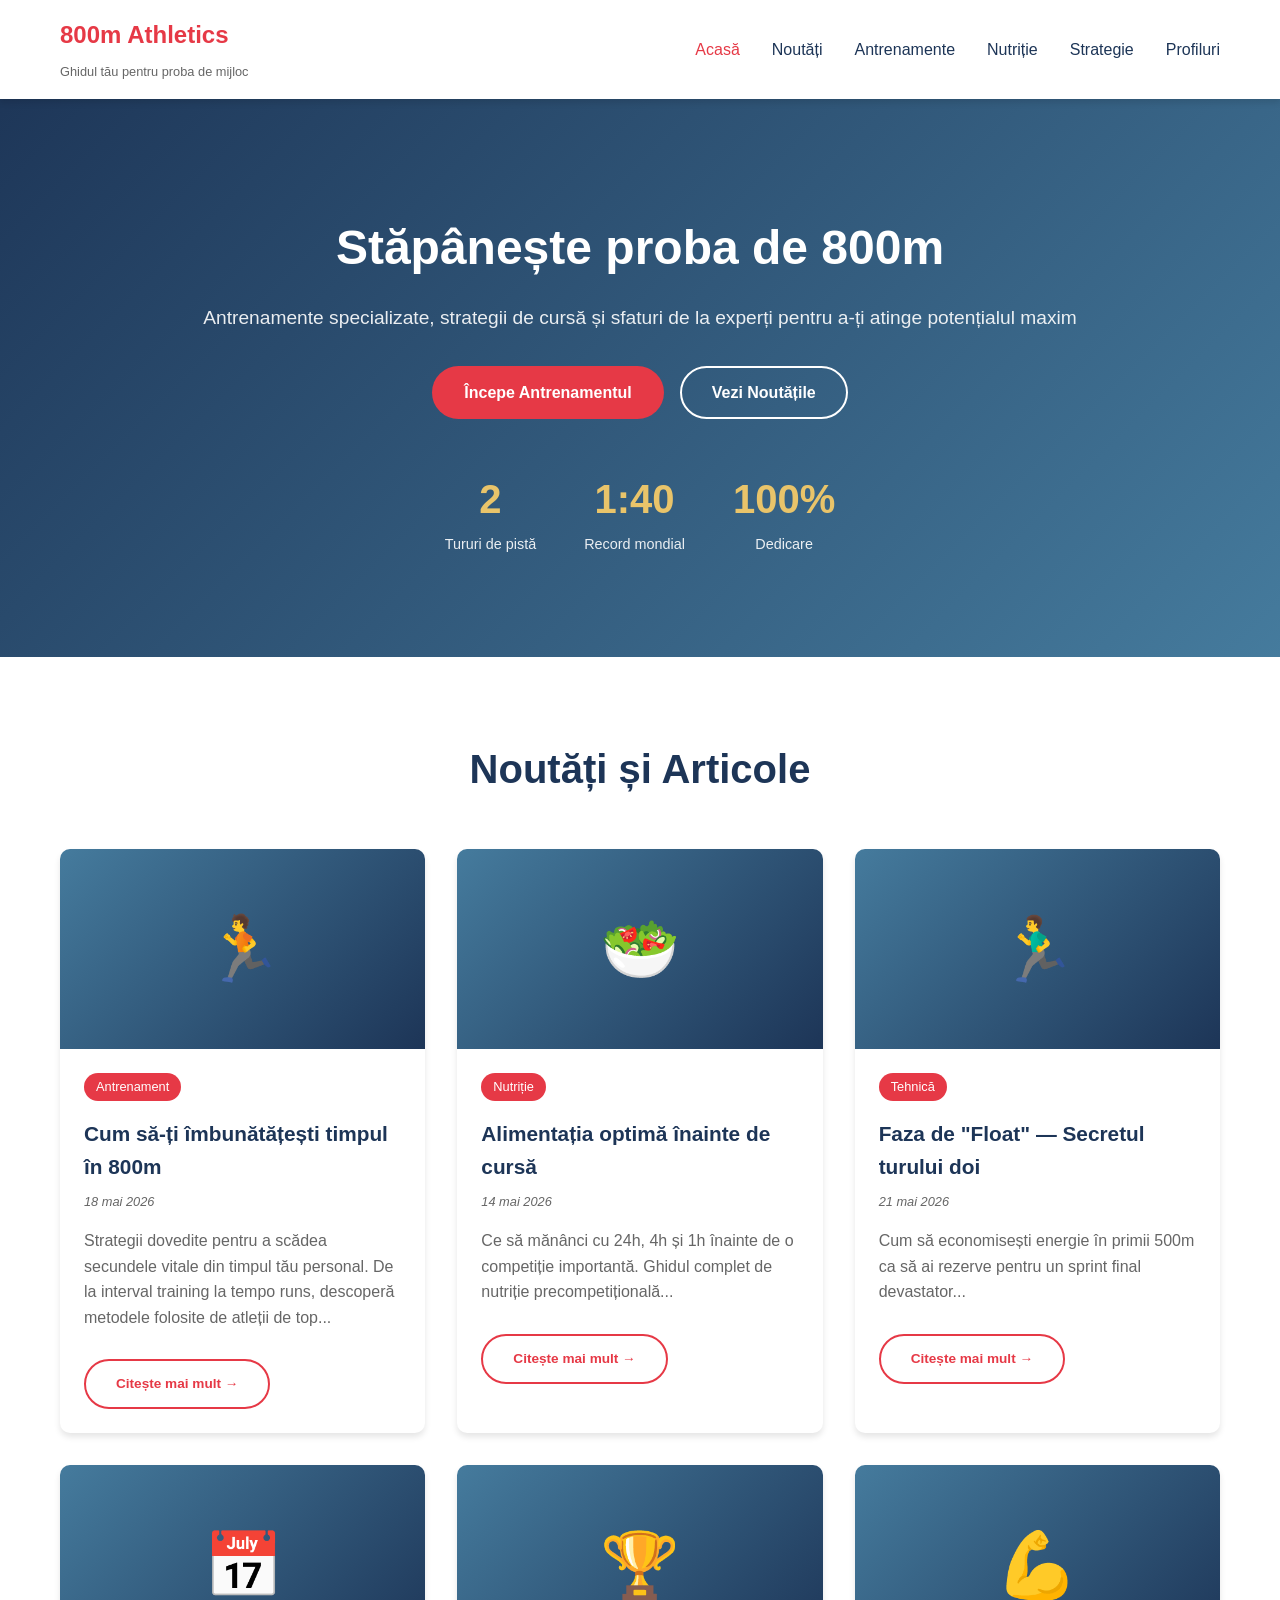
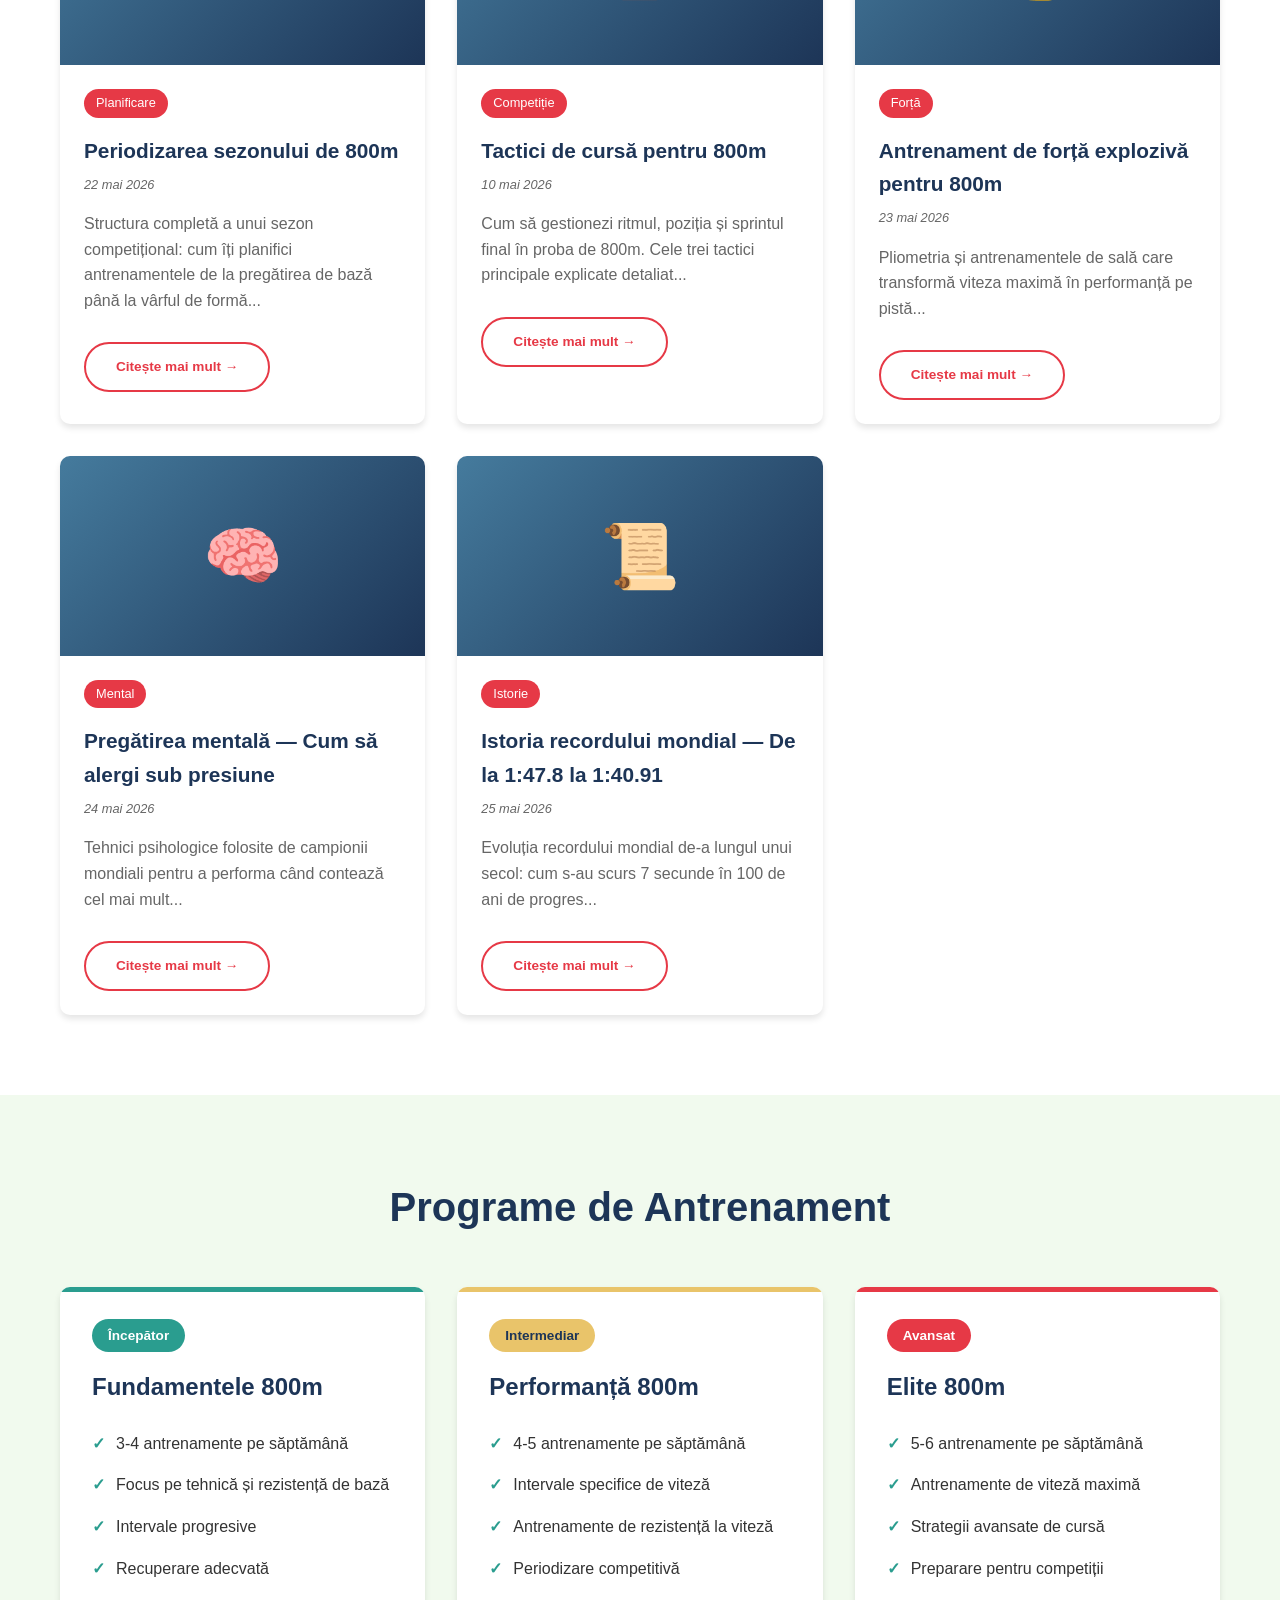
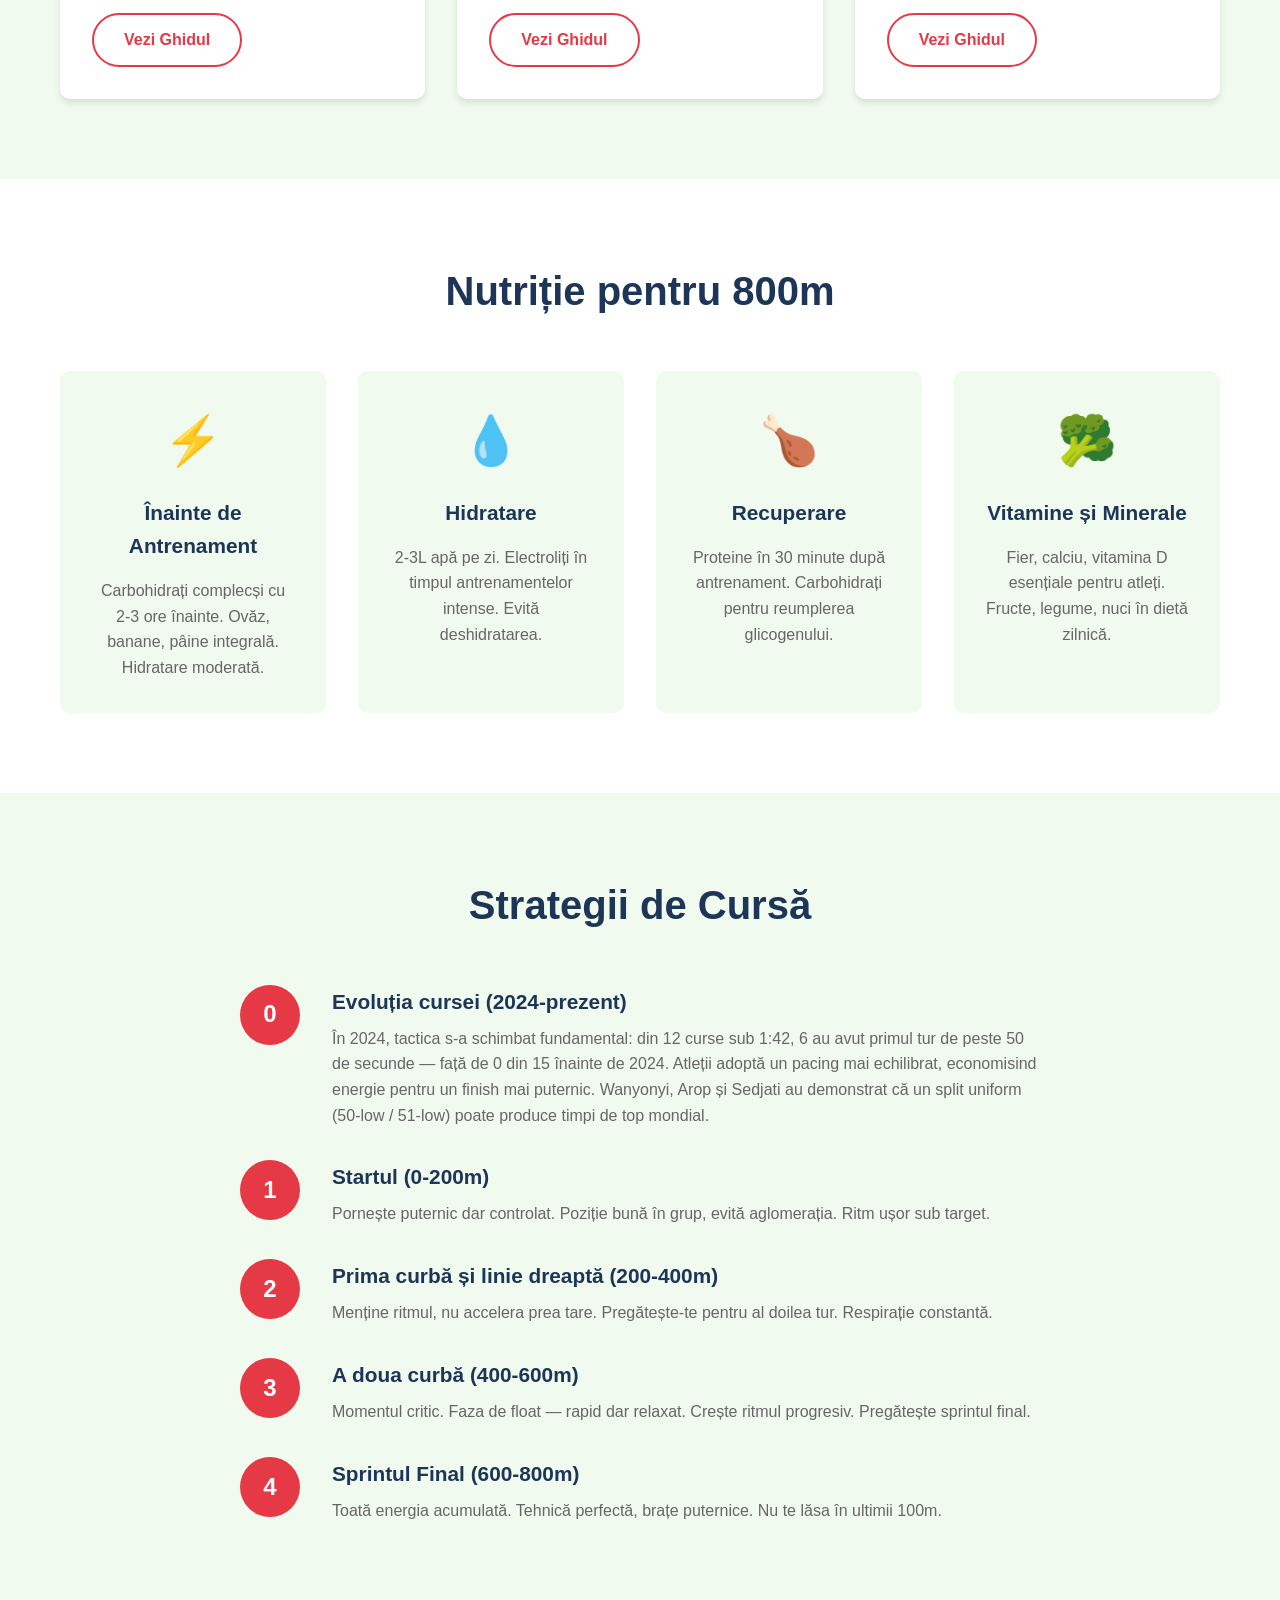
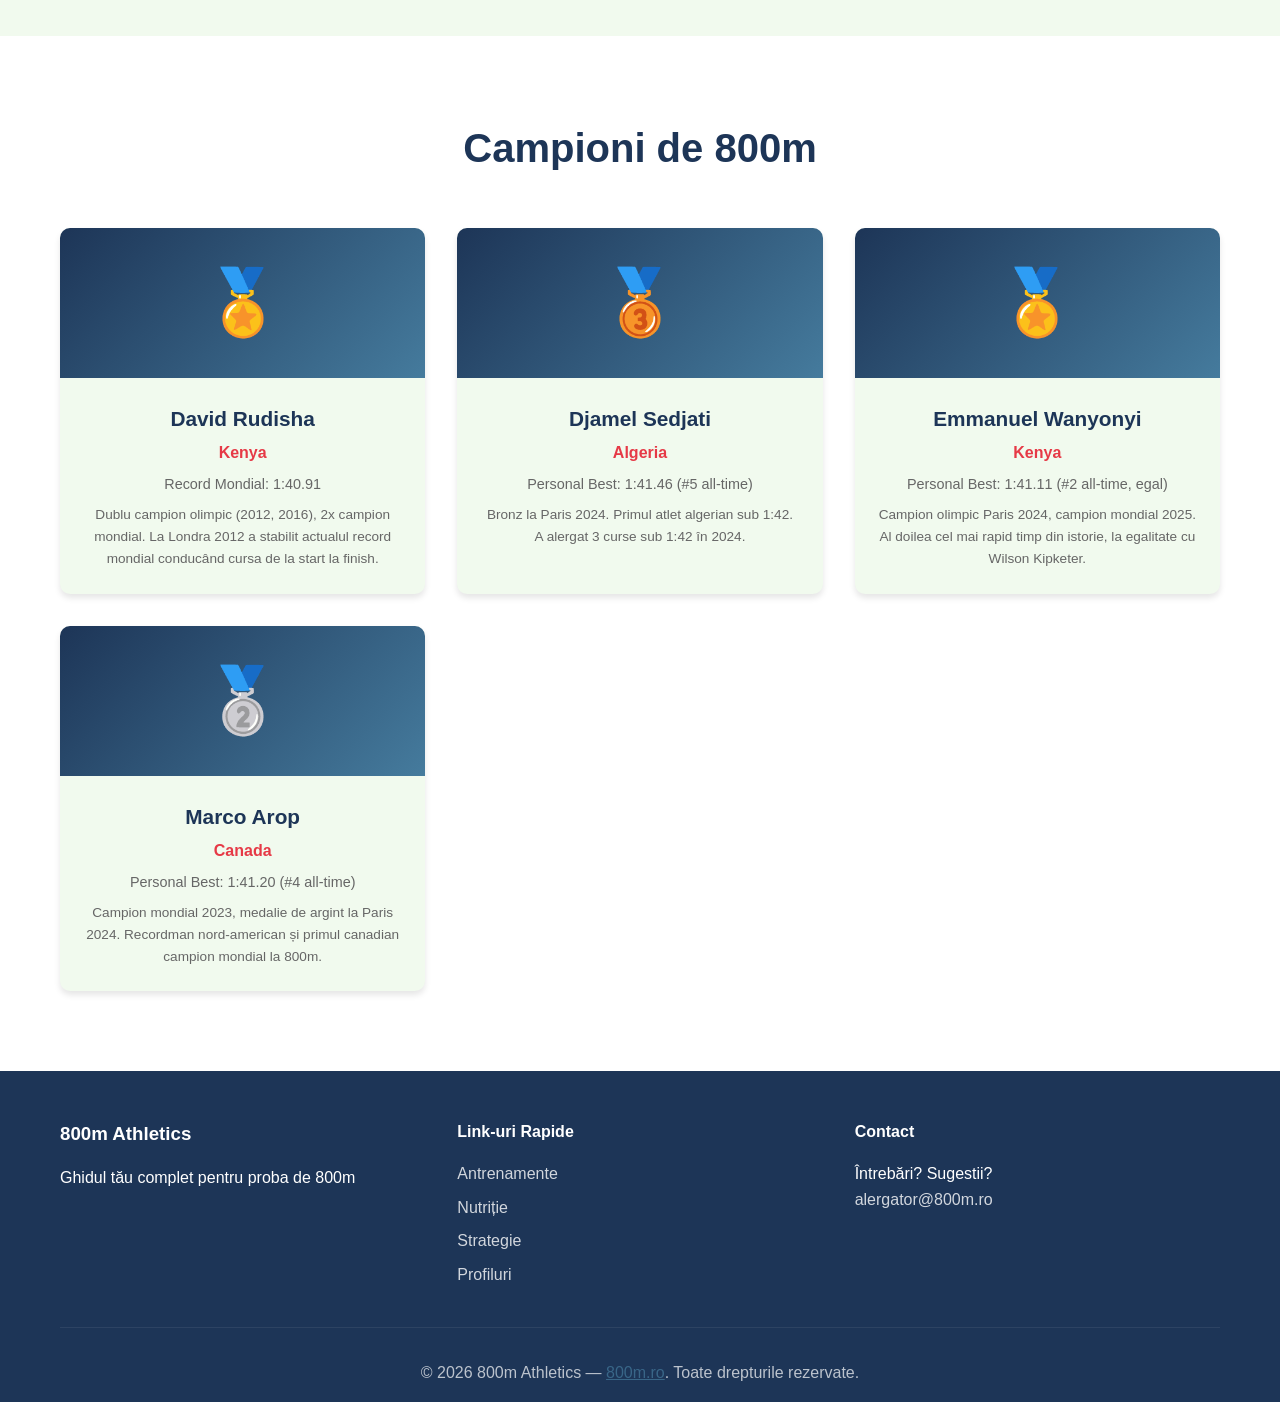
==== index.html @ f304d479 "fix: eliminat afirmatie neverificata despre Rudisha (nu exista surse)" ====
<!DOCTYPE html>
<html lang="ro">
<head>
    <meta charset="UTF-8">
    <meta name="viewport" content="width=device-width, initial-scale=1.0">
    <meta name="description" content="Resursă completă pentru atleții de 800m - antrenamente, strategii, nutriție și noutăți">
    <meta name="keywords" content="800m, atletism, antrenament, alergare, mijloc, strategie cursă, nutriție sportivă">
    <meta property="og:title" content="800m Athletics - Ghid Complet pentru Atleți">
    <meta property="og:description" content="Antrenamente specializate, strategii de cursă și sfaturi de la experți pentru proba de 800m">
    <meta property="og:url" content="https://800m.ro">
    <meta property="og:type" content="website">
    <link rel="canonical" href="https://800m.ro">
    <title>800m Athletics - Ghid Complet pentru Atleți</title>
    <link rel="stylesheet" href="styles.css">
</head>
<body>
    <header>
        <nav class="navbar">
            <div class="container">
                <div class="logo">
                    <h1>800m Athletics</h1>
                    <span class="tagline">Ghidul tău pentru proba de mijloc</span>
                </div>
                <ul class="nav-menu">
                    <li><a href="#acasa">Acasă</a></li>
                    <li><a href="#noutati">Noutăți</a></li>
                    <li><a href="#antrenamente">Antrenamente</a></li>
                    <li><a href="#nutritie">Nutriție</a></li>
                    <li><a href="#strategie">Strategie</a></li>
                    <li><a href="#profiluri">Profiluri</a></li>
                </ul>
                <div class="hamburger">
                    <span></span>
                    <span></span>
                    <span></span>
                </div>
            </div>
        </nav>
    </header>

    <main>
        <!-- Hero Section -->
        <section id="acasa" class="hero">
            <div class="container">
                <div class="hero-content">
                    <h1>Stăpânește proba de 800m</h1>
                    <p>Antrenamente specializate, strategii de cursă și sfaturi de la experți pentru a-ți atinge potențialul maxim</p>
                    <div class="hero-buttons">
                        <a href="#antrenamente" class="btn btn-primary">Începe Antrenamentul</a>
                        <a href="#noutati" class="btn btn-secondary">Vezi Noutățile</a>
                    </div>
                </div>
                <div class="hero-stats">
                    <div class="stat">
                        <span class="stat-number">2</span>
                        <span class="stat-label">Tururi de pistă</span>
                    </div>
                    <div class="stat">
                        <span class="stat-number">1:40</span>
                        <span class="stat-label">Record mondial</span>
                    </div>
                    <div class="stat">
                        <span class="stat-number">100%</span>
                        <span class="stat-label">Dedicare</span>
                    </div>
                </div>
            </div>
        </section>

        <!-- Noutăți Section -->
        <section id="noutati" class="news-section">
            <div class="container">
                <h2 class="section-title">Noutăți și Articole</h2>
                <div class="news-grid">
                    <!-- Articolul 1: Existent - Îmbunătățit -->
                    <article class="news-card" id="articol-1">
                        <div class="news-image">
                            <div class="placeholder-image">🏃</div>
                        </div>
                        <div class="news-content">
                            <span class="news-category">Antrenament</span>
                            <h3>Cum să-ți îmbunătățești timpul în 800m</h3>
                            <p class="news-date">18 mai 2026</p>
                            <p>Strategii dovedite pentru a scădea secundele vitale din timpul tău personal. De la interval training la tempo runs, descoperă metodele folosite de atleții de top...</p>
                            <a href="#articol-1-content" class="btn btn-outline read-more-btn">Citește mai mult →</a>
                            <div class="article-full" id="articol-1-content">
                                <h3>Metode de antrenament pentru îmbunătățirea timpului</h3>
                                <p>Pentru a progresa în proba de 800m, ai nevoie de o combinație echilibrată între viteză, rezistență și strategie. Iată cele mai eficiente metode:</p>
                                <h4>1. Interval Training (200m — 400m)</h4>
                                <p>Alergi 6-8 repetări de 200m la 85-90% din efortul maxim, cu pauză de 90 secunde între ele. Alternativ, 4-5 repetări de 400m la 80% efort, cu 3 minute pauză. Acest antrenament dezvoltă capacitatea anaerobă — esențială pentru ultimii 300m ai cursei.</p>
                                <h4>2. Tempo Runs</h4>
                                <p>Alergi 20-30 minute la un ritm constant, confortabil-dificil (75-80% din ritmul maxim). O dată pe săptămână, acest antrenament construiește baza aerobă care susține întreaga cursă.</p>
                                <h4>3. Antrenamentul de viteză pură</h4>
                                <p>Sesiuni de 60-100m la viteză maximă, cu recuperare completă (3-5 minute). Doar o dată la 10 zile. Îți oferă viteza maximă de care ai nevoie în sprintul final.</p>
                                <h4>Exemplu de săptămână tipică:</h4>
                                <ul>
                                    <li>Luni: Tempo run 25min + stretching</li>
                                    <li>Marți: Intervale 8×200m + forță</li>
                                    <li>Miercuri: Alergare ușoară 40min</li>
                                    <li>Joi: Intervale 5×400m + pliometrie</li>
                                    <li>Vineri: Odihnă sau alergare foarte ușoară</li>
                                    <li>Sâmbătă: Antrenament de viteză 6×80m</li>
                                    <li>Duminică: Odihnă completă</li>
                                </ul>
                            </div>
                        </div>
                    </article>

                    <!-- Articolul 2: Existent - Îmbunătățit -->
                    <article class="news-card" id="articol-2">
                        <div class="news-image">
                            <div class="placeholder-image">🥗</div>
                        </div>
                        <div class="news-content">
                            <span class="news-category">Nutriție</span>
                            <h3>Alimentația optimă înainte de cursă</h3>
                            <p class="news-date">14 mai 2026</p>
                            <p>Ce să mănânci cu 24h, 4h și 1h înainte de o competiție importantă. Ghidul complet de nutriție precompetițională...</p>
                            <a href="#articol-2-content" class="btn btn-outline read-more-btn">Citește mai mult →</a>
                            <div class="article-full" id="articol-2-content">
                                <h3>Ghid nutrițional precompetițional</h3>
                                <h4>Cu 24 de ore înainte</h4>
                                <p>Mese echilibrate, bogate în carbohidrați complecși: paste integrale, orez brun, cartofi dulci. Evită alimentele grele, prăjite sau prea bogate în fibre. Proteine moderate: pui, pește, ouă.</p>
                                <h4>Cu 4 ore înainte</h4>
                                <p>Masă ușoară: sandviș cu pâine albă și curcan, banană, iaurt degresat. Carbohidrați simpli, ușor de digerat. 500ml apă.</p>
                                <h4>Cu 1 oră înainte</h4>
                                <p>Doar o gustare mică dacă simți nevoia: o banană, un baton energizant, sau o felie de pâine cu miere. 200ml apă. Nu mânca nimic nou — rămâi la alimentele testate în antrenamente.</p>
                                <h4>Ce să eviți</h4>
                                <ul>
                                    <li>Lactatele — pot cauza disconfort gastric</li>
                                    <li>Alimente grase — digestie lentă, senzație de greutate</li>
                                    <li>Cofeina în exces — anxietate, deshidratare</li>
                                    <li>Băuturi carbogazoase — balonare</li>
                                </ul>
                            </div>
                        </div>
                    </article>

                    <!-- Articolul 3: NOU — Tehnica fazei de "float" -->
                    <article class="news-card" id="articol-3">
                        <div class="news-image">
                            <div class="placeholder-image">🏃‍♂️</div>
                        </div>
                        <div class="news-content">
                            <span class="news-category">Tehnică</span>
                            <h3>Faza de "Float" — Secretul turului doi</h3>
                            <p class="news-date">21 mai 2026</p>
                            <p>Cum să economisești energie în primii 500m ca să ai rezerve pentru un sprint final devastator...</p>
                            <a href="#articol-3-content" class="btn btn-outline read-more-btn">Citește mai mult →</a>
                            <div class="article-full" id="articol-3-content">
                                <h3>Faza de "Float" — Arma secretă a atletului de 800m</h3>
                                <p>Una dintre cele mai subtile dar puternice tehnici din proba de 800m este faza de "float" — momentul din turul doi în care alergi rapid dar relaxat, economisind energie pentru sprintul final. David Rudisha, deținătorul recordului mondial, era un maestru al acestei faze.</p>
                                <h4>Ce este faza de float?</h4>
                                <p>După primii 200m explozivi și instalarea în ritmul de cursă (200-400m), vine momentul critic: 400-600m. Aici majoritatea atleților fie accelerează prea devreme și se blochează, fie încetinesc prea mult și pierd contactul. Float-ul înseamnă să menții o viteză ridicată (95% din ritmul de cursă) dar cu un efort muscular redus — relaxezi umerii, reduci înălțimea genunchilor cu 2-3cm, și lași inerția să te poarte.</p>
                                <h4>Cum antrenezi float-ul</h4>
                                <ol>
                                    <li><strong>Exercițiul "Fast-Float-Fast":</strong> 200m rapizi (90%), 200m float (85% dar relaxat), 200m rapizi (95%). 3 serii cu 5 minute pauză.</li>
                                    <li><strong>Antrenament de percepție a efortului:</strong> Alergi 600m cronometrați, dar în primii 300m contează doar senzația de relaxare, nu timpul. Înregistrează-te video și compară postura.</li>
                                    <li><strong>Alternarea ritmurilor:</strong> Pe banda de alergare, alternează 90 secunde la ritm de cursă cu 30 secunde la ritm de float. 8-10 cicluri.</li>
                                </ol>
                                <h4>Semne că execuți corect float-ul:</h4>
                                <ul>
                                    <li>Respirația se reglează în 2-3 pași după tranziție</li>
                                    <li>Brațele se mișcă fluid, fără încordare în umeri</li>
                                    <li>Poți menține același ritm încă 150-200m fără senzația de epuizare</li>
                                </ul>
                                <p><em>Sfatul campionilor: "Învață să fii rapid fără să pari rapid."</em></p>
                            </div>
                        </div>
                    </article>

                    <!-- Articolul 4: NOU — Periodizarea sezonului -->
                    <article class="news-card" id="articol-4">
                        <div class="news-image">
                            <div class="placeholder-image">📅</div>
                        </div>
                        <div class="news-content">
                            <span class="news-category">Planificare</span>
                            <h3>Periodizarea sezonului de 800m</h3>
                            <p class="news-date">22 mai 2026</p>
                            <p>Structura completă a unui sezon competițional: cum îți planifici antrenamentele de la pregătirea de bază până la vârful de formă...</p>
                            <a href="#articol-4-content" class="btn btn-outline read-more-btn">Citește mai mult →</a>
                            <div class="article-full" id="articol-4-content">
                                <h3>Ghidul complet de periodizare pentru sezonul de 800m</h3>
                                <p>Un sezon bine planificat face diferența între un record personal și o accidentare. Iată structura optimă pe 4 macro-cicluri.</p>
                                <h4>1. Faza de bază (8-10 săptămâni — noiembrie-decembrie)</h4>
                                <p>Construiești fundația aerobă. Volum mare, intensitate mică. Alergări lungi (45-60min), tempo runs, circuit de forță generală. 50-60km/săptămână. Zero antrenament specific de 800m. Corpul tău acumulează capacitate.</p>
                                <h4>2. Faza de construcție (6-8 săptămâni — ianuarie-februarie)</h4>
                                <p>Introduci intervalele specifice. Volumul scade ușor, intensitatea crește. 200m și 400m repeats, antrenamente de viteză pe distanțe mai lungi (600m-1000m). Forța devine specifică: genuflexiuni, împins, pliometrie ușoară.</p>
                                <h4>3. Faza competițională (8-12 săptămâni — martie-iunie)</h4>
                                <p>Volum scade la 30-40km/săptămână, intensitatea atinge maximul. Intervale pe 200m și 300m la ritm de cursă sau mai rapid. Competiții o dată la 1-2 săptămâni. În săptămâna dinaintea competiției importante: volum redus cu 40%, intensitatea se menține (tapering).</p>
                                <h4>4. Faza de vârf și tranziție (2-3 săptămâni)</h4>
                                <p>Competiția țintă. După ea: 1-2 săptămâni de repaus activ (înot, ciclism, alergare ușoară). Corpul are nevoie de recuperare completă înainte de următorul ciclu.</p>
                                <h4>Reguli de aur:</h4>
                                <ul>
                                    <li>Nu sări fazele — o bază solidă previne accidentările</li>
                                    <li>Ascultă-ți corpul — durerea persistentă nu e "slăbiciune care trebuie învinsă"</li>
                                    <li>Crește volumul cu maxim 10% pe săptămână</li>
                                    <li>Programează o săptămână de recuperare la fiecare 4 săptămâni</li>
                                </ul>
                            </div>
                        </div>
                    </article>

                    <!-- Articolul 5: Existent - Îmbunătățit -->
                    <article class="news-card" id="articol-5">
                        <div class="news-image">
                            <div class="placeholder-image">🏆</div>
                        </div>
                        <div class="news-content">
                            <span class="news-category">Competiție</span>
                            <h3>Tactici de cursă pentru 800m</h3>
                            <p class="news-date">10 mai 2026</p>
                            <p>Cum să gestionezi ritmul, poziția și sprintul final în proba de 800m. Cele trei tactici principale explicate detaliat...</p>
                            <a href="#articol-5-content" class="btn btn-outline read-more-btn">Citește mai mult →</a>
                            <div class="article-full" id="articol-5-content">
                                <h3>Tacticile principale în cursa de 800m</h3>
                                <h4>Tactica "Front Runner"</h4>
                                <p>Iei conducerea din primii 100m și impui un ritm ridicat. Funcționează dacă ai un timp personal net superior adversarilor. David Rudisha la Londra 2012 e exemplul perfect. Risc: dacă subestimezi adversarii, poți rămâne fără energie în ultimii 150m.</p>
                                <h4>Tactica "Sit and Kick"</h4>
                                <p>Stai în spatele liderului, pe culoarul 1 sau 2, primele 600m. Economisești energie și ataci în ultimii 200m cu un sprint decisiv. Necesită viteză maximă excelentă. E tactica preferată de majoritatea atleților kenieni.</p>
                                <h4>Tactica "Surge and Break"</h4>
                                <p>Accelerezi brusc între 400m și 500m (la începutul turului doi), rupând ritmul grupului. Dacă reușești să creezi un gap de 5-10m, presiunea psihologică asupra adversarilor e imensă. Necesită curaj și condiție fizică excepțională.</p>
                                <h4>Greșeli comune:</h4>
                                <ul>
                                    <li>Să pornești prea repede în primii 200m din entuziasm</li>
                                    <li>Să rămâi blocat în interiorul pistei fără spațiu de depășire</li>
                                    <li>Să ataci prea devreme (500m) și să te blochezi la 700m</li>
                                </ul>
                            </div>
                        </div>
                    </article>
                    <!-- Articolul 6: NOU — Forță explozivă -->
                    <article class="news-card" id="articol-6">
                        <div class="news-image">
                            <div class="placeholder-image">💪</div>
                        </div>
                        <div class="news-content">
                            <span class="news-category">Forță</span>
                            <h3>Antrenament de forță explozivă pentru 800m</h3>
                            <p class="news-date">23 mai 2026</p>
                            <p>Pliometria și antrenamentele de sală care transformă viteza maximă în performanță pe pistă...</p>
                            <a href="#articol-6-content" class="btn btn-outline read-more-btn">Citește mai mult →</a>
                            <div class="article-full" id="articol-6-content">
                                <h3>Forța explozivă — motorul ascuns al timpilor sub 1:45</h3>
                                <p>Atleții de 800m de top nu sunt doar alergători rapizi — sunt atleți compleți, cu o forță explozivă care rivalizează cu sprinterii. Diferența dintre un timp de 1:48 și 1:44 e forța aplicată în fiecare pas. Cercetările arată că atleții de 800m petrec până la 30% din timpul de antrenament pe forță și pliometrie.</p>
                                <h4>1. Genuflexiuni (Squats) — Fundația puterii</h4>
                                <p>Genuflexiunea clasică cu bara dezvoltă forța în cvadricepși și fesieri — principalii mușchi ai fazei de împingere. Schema optimă: 3 serii × 5 repetări la 80-85% din maximul tău, de 2×/săptămână în faza de bază, redus la 1×/săptămână în sezon competițional. Nu depăși 5 repetări — vrei forță maximă, nu hipertrofie.</p>
                                <h4>2. Pliometria — Elasticitatea pasului</h4>
                                <p>Săriturile dezvoltă ciclul de întindere-scurtare (stretch-shortening cycle), exact ce folosești la fiecare pas de alergare. Exerciții esențiale:</p>
                                <ul>
                                    <li><strong>Sărituri pe cutie (Box jumps):</strong> 3×8, aterizare moale, explozie maximă</li>
                                    <li><strong>Salturi alternative (Bounding):</strong> 3×30m, imită exact mișcarea de alergare</li>
                                    <li><strong>Sărituri unilaterale:</strong> 2×10 pe fiecare picior, pentru echilibru muscular</li>
                                </ul>
                                <p>Fă pliometria la începutul antrenamentului, după încălzire, când sistemul nervos e proaspăt. Nu combina cu intervalele intense — risc de accidentare.</p>
                                <h4>3. Îndreptări (Deadlifts) — Lanțul posterior</h4>
                                <p>Fesierii și ischiogambierii sunt adesea neglijați de alergători, dar sunt cruciali pentru faza de propulsie și prevenirea accidentărilor. 3×5 cu greutate moderată, focus pe tehnică, nu pe maxim. Românești (Romanian deadlift) sunt mai sigure și mai specifice pentru atleți.</p>
                                <h4>4. Circuit de forță funcțională</h4>
                                <p>O dată la 2 săptămâni, înlocuiește o sesiune de sală cu un circuit: 30 secunde lucru / 30 secunde pauză, 3 ture. Exerciții: fandări cu săritură, flotări explozive, kettlebell swings, burpees. Antrenează rezistența la forță specifică ultimilor 200m.</p>
                                <p><em>Regula de aur: forța se construiește în extrasezon și se menține în sezon. Nu începe un program de forță nou cu 2 săptămâni înainte de competiția importantă.</em></p>
                            </div>
                        </div>
                    </article>

                    <!-- Articolul 7: NOU — Pregătire mentală -->
                    <article class="news-card" id="articol-7">
                        <div class="news-image">
                            <div class="placeholder-image">🧠</div>
                        </div>
                        <div class="news-content">
                            <span class="news-category">Mental</span>
                            <h3>Pregătirea mentală — Cum să alergi sub presiune</h3>
                            <p class="news-date">24 mai 2026</p>
                            <p>Tehnici psihologice folosite de campionii mondiali pentru a performa când contează cel mai mult...</p>
                            <a href="#articol-7-content" class="btn btn-outline read-more-btn">Citește mai mult →</a>
                            <div class="article-full" id="articol-7-content">
                                <h3>Cum își antrenează mintea campionii de 800m</h3>
                                <p>La nivel de elită, diferența între locul 1 și locul 8 într-o finală olimpică e sub o secundă. În acele momente, cea mai mare bătălie nu e pe pistă — e în cap. Iată tehnicile folosite de atleții de top.</p>
                                <h4>1. Vizualizarea — Rulează cursa în minte</h4>
                                <p>Cu o seară înainte de competiție, închide ochii și aleargă mental cursa completă. Simte startul, primii 200m explozivi, faza de float, atacul din ultima curbă, sprintul final. Vizualizarea activează aceleași circuite neuronale ca și alergarea reală. Fă asta 10 minute în fiecare seară din săptămâna precompetițională.</p>
                                <h4>2. Respirația tactică — Controlul fiziologic al anxietății</h4>
                                <p>În minutele dinaintea cursei, ritmul cardiac crește — e normal. Dar poți să-l controlezi. Tehnica 4-7-8: inspiră 4 secunde, ține 7 secunde, expiră 8 secunde. Repetă de 5 ori. Reduce cortizolul și activează sistemul nervos parasimpatic. Exersează în antrenamente ca să devină automatism.</p>
                                <h4>3. Mindfulness și focalizarea pe prezent</h4>
                                <p>Gândurile precum "ce se întâmplă dacă pierd?" sau "trebuie să bat recordul" consumă energie mentală. Antrenează-te să rămâi în momentul prezent: concentrează-te pe senzația respirației, pe sunetul pașilor, pe ritmul brațelor. Meditația de 5 minute pe zi îmbunătățește capacitatea de concentrare în cursă.</p>
                                <h4>4. Rutina pre-cursă — Predictibilitatea creează siguranță</h4>
                                <p>Fiecare atlet de top are o rutină fixă în ziua cursei. Aceleași ore de masă, aceeași încălzire, aceleași mișcări. Rutina reduce incertitudinea și anxietatea. Creează-ți propria rutină și urmeaz-o religios — corpul și mintea vor ști că "e doar o altă cursă" când totul se simte familiar.</p>
                                <h4>5. Reframing-ul durerii</h4>
                                <p>Ultimii 200m ai unei curse de 800m sunt extrem de dureroși — acid lactic, plămâni care ard, picioare care cedează. Diferența e cum interpretezi senzația. Campionii o văd ca pe un semnal că <em>funcționează</em>, nu că <em>cedează</em>. Repetă mental: "Asta e senzația progresului." Transformă durerea din inamic în aliat.</p>
                                <p><em>"Cursa de 800m e 70% mentală și 30% fizică — dar fără cei 30%, cei 70% n-ar conta." — Antrenor kenyan anonim</em></p>
                            </div>
                        </div>
                    </article>

                    <!-- Articolul 8: NOU — Istoria recordului mondial -->
                    <article class="news-card" id="articol-8">
                        <div class="news-image">
                            <div class="placeholder-image">📜</div>
                        </div>
                        <div class="news-content">
                            <span class="news-category">Istorie</span>
                            <h3>Istoria recordului mondial — De la 1:47.8 la 1:40.91</h3>
                            <p class="news-date">25 mai 2026</p>
                            <p>Evoluția recordului mondial de-a lungul unui secol: cum s-au scurs 7 secunde în 100 de ani de progres...</p>
                            <a href="#articol-8-content" class="btn btn-outline read-more-btn">Citește mai mult →</a>
                            <div class="article-full" id="articol-8-content">
                                <h3>Un secol de viteză — Evoluția recordului mondial la 800m</h3>
                                <p>Recordul mondial la 800m a fost recunoscut oficial din 1912 și de atunci a fost doborât de 23 de ori. De la primele cronometrări manuale până la epoca electronică, progresia recordului spune povestea evoluției atletismului însuși.</p>
                                <h4>Era pionierilor (1912-1930): 1:47.8 — 1:50.6</h4>
                                <p>Primul record mondial recunoscut de IAAF (atunci IAAF) a fost 1:51.9, stabilit de americanul Ted Meredith la Stockholm 1912. În 1926, germanul Otto Peltzer a spart bariera de 1:51 cu un timp de 1:51.6. Francezul Séra Martin a dus recordul la 1:50.6 în 1928. Ritmul de progres era lent — pista de zgură, pantofii de piele, metodele empirice. Fiecare îmbunătățire era o revoluție.</p>
                                <h4>Era modernă (1930-1960): 1:46.6 — 1:49.2</h4>
                                <p>Britanicul Tommy Hampson a scris istorie la Los Angeles 1932: 1:49.8 — primul om sub 1:50. Apoi, în 1939, legendarul Rudolf Harbig (Germania) a dus recordul la 1:46.6, un timp care părea de neatins. A rezistat până în 1955, când belgianul Roger Moens l-a îmbunătățit la 1:45.7. Noua Zeelandă a intrat în scenă în 1962 cu Peter Snell: 1:44.3 — o îmbunătățire spectaculoasă de 1.4 secunde.</p>
                                <h4>Era cronometrării electronice (1960-1990): 1:41.73 — 1:43.5</h4>
                                <p>Australia a dominat această perioadă. Ralph Doubell a egalat recordul lui Snell la Mexico City 1968 (altitudinea a ajutat). Apoi, în anii '70 și '80, britanicii au preluat ștafeta. Sebastian Coe a spart bariera de 1:42 cu 1:41.73 în 1981 — o performanță care a părut SF la vremea ei. Steve Ovett și Steve Cram au dus recordul mai departe.</p>
                                <h4>Era Kipketer (1990-2010): 1:41.11 — 1:41.73</h4>
                                <p>Danezul de origine kenyană Wilson Kipketer a dominat anii '90 ca nimeni altul. În 1997, la Köln, a alergat 1:41.11 — un record care a rezistat 13 ani. Kipketer a deținut recordul mondial indoor și outdoor simultan și a spart bariera de 1:42 de mai multe ori decât oricine altcineva din istorie.</p>
                                <h4>Era Rudisha (2010-prezent): 1:40.91</h4>
                                <p>Pe 9 august 2012, David Rudisha a făcut ceea ce nimeni nu credea posibil: a spart bariera de 1:41 într-o finală olimpică, conducând cursa de la start la finish, fără niciun iepure. 1:40.91 — singurul timp sub 1:41 din istorie. De atunci, recordul rezistă de peste 13 ani. În 2024, Wanyonyi (1:41.11) și Arop (1:41.20) s-au apropiat periculos de mult, iar sezonul 2025 a adus noi performanțe de top.</p>
                                <h4>Femeile: De la 2:30.0 la 1:53.28</h4>
                                <p>Primul record mondial feminin, 2:30.0, a fost stabilit de cehoaica Zdena Koubková în 1934 (anulat ulterior după tranziția de gen). În 1983, cehoaica Jarmila Kratochvílová a stabilit incredibilul 1:53.28 — un record care a rezistat aproape 40 de ani și rămâne al doilea cel mai vechi record din atletism. Doar atlete din țări est-europene au deținut recordul feminin, o anomalie care reflectă programele de dopaj de stat din acea epocă.</p>
                            </div>
                        </div>
                    </article>
                </div>
            </div>
        </section>

        <!-- Antrenamente Section -->
        <section id="antrenamente" class="training-section">
            <div class="container">
                <h2 class="section-title">Programe de Antrenament</h2>
                <div class="training-levels">
                    <div class="training-card beginner">
                        <div class="level-badge">Începător</div>
                        <h3>Fundamentele 800m</h3>
                        <ul class="training-features">
                            <li>3-4 antrenamente pe săptămână</li>
                            <li>Focus pe tehnică și rezistență de bază</li>
                            <li>Intervale progresive</li>
                            <li>Recuperare adecvată</li>
                        </ul>
                        <a href="#noutati" class="btn btn-outline">Vezi Ghidul</a>
                    </div>

                    <div class="training-card intermediate">
                        <div class="level-badge">Intermediar</div>
                        <h3>Performanță 800m</h3>
                        <ul class="training-features">
                            <li>4-5 antrenamente pe săptămână</li>
                            <li>Intervale specifice de viteză</li>
                            <li>Antrenamente de rezistență la viteză</li>
                            <li>Periodizare competitivă</li>
                        </ul>
                        <a href="#noutati" class="btn btn-outline">Vezi Ghidul</a>
                    </div>

                    <div class="training-card advanced">
                        <div class="level-badge">Avansat</div>
                        <h3>Elite 800m</h3>
                        <ul class="training-features">
                            <li>5-6 antrenamente pe săptămână</li>
                            <li>Antrenamente de viteză maximă</li>
                            <li>Strategii avansate de cursă</li>
                            <li>Preparare pentru competiții</li>
                        </ul>
                        <a href="#noutati" class="btn btn-outline">Vezi Ghidul</a>
                    </div>
                </div>
            </div>
        </section>

        <!-- Nutriție Section -->
        <section id="nutritie" class="nutrition-section">
            <div class="container">
                <h2 class="section-title">Nutriție pentru 800m</h2>
                <div class="nutrition-grid">
                    <div class="nutrition-card">
                        <div class="nutrition-icon">⚡</div>
                        <h3>Înainte de Antrenament</h3>
                        <p>Carbohidrați complecși cu 2-3 ore înainte. Ovăz, banane, pâine integrală. Hidratare moderată.</p>
                    </div>

                    <div class="nutrition-card">
                        <div class="nutrition-icon">💧</div>
                        <h3>Hidratare</h3>
                        <p>2-3L apă pe zi. Electroliți în timpul antrenamentelor intense. Evită deshidratarea.</p>
                    </div>

                    <div class="nutrition-card">
                        <div class="nutrition-icon">🍗</div>
                        <h3>Recuperare</h3>
                        <p>Proteine în 30 minute după antrenament. Carbohidrați pentru reumplerea glicogenului.</p>
                    </div>

                    <div class="nutrition-card">
                        <div class="nutrition-icon">🥦</div>
                        <h3>Vitamine și Minerale</h3>
                        <p>Fier, calciu, vitamina D esențiale pentru atleți. Fructe, legume, nuci în dietă zilnică.</p>
                    </div>
                </div>
            </div>
        </section>

        <!-- Strategie Section -->
        <section id="strategie" class="strategy-section">
            <div class="container">
                <h2 class="section-title">Strategii de Cursă</h2>
                <div class="strategy-timeline">
                    <div class="strategy-step">
                        <div class="step-number">0</div>
                        <div class="step-content">
                            <h3>Evoluția cursei (2024-prezent)</h3>
                            <p>În 2024, tactica s-a schimbat fundamental: din 12 curse sub 1:42, 6 au avut primul tur de peste 50 de secunde — față de 0 din 15 înainte de 2024. Atleții adoptă un pacing mai echilibrat, economisind energie pentru un finish mai puternic. Wanyonyi, Arop și Sedjati au demonstrat că un split uniform (50-low / 51-low) poate produce timpi de top mondial.</p>
                        </div>
                    </div>

                    <div class="strategy-step">
                        <div class="step-number">1</div>
                        <div class="step-content">
                            <h3>Startul (0-200m)</h3>
                            <p>Pornește puternic dar controlat. Poziție bună în grup, evită aglomerația. Ritm ușor sub target.</p>
                        </div>
                    </div>

                    <div class="strategy-step">
                        <div class="step-number">2</div>
                        <div class="step-content">
                            <h3>Prima curbă și linie dreaptă (200-400m)</h3>
                            <p>Menține ritmul, nu accelera prea tare. Pregătește-te pentru al doilea tur. Respirație constantă.</p>
                        </div>
                    </div>

                    <div class="strategy-step">
                        <div class="step-number">3</div>
                        <div class="step-content">
                            <h3>A doua curbă (400-600m)</h3>
                            <p>Momentul critic. Faza de float — rapid dar relaxat. Crește ritmul progresiv. Pregătește sprintul final.</p>
                        </div>
                    </div>

                    <div class="strategy-step">
                        <div class="step-number">4</div>
                        <div class="step-content">
                            <h3>Sprintul Final (600-800m)</h3>
                            <p>Toată energia acumulată. Tehnică perfectă, brațe puternice. Nu te lăsa în ultimii 100m.</p>
                        </div>
                    </div>
                </div>
            </div>
        </section>

        <!-- Profiluri Section -->
        <section id="profiluri" class="profiles-section">
            <div class="container">
                <h2 class="section-title">Campioni de 800m</h2>
                <div class="profiles-grid">
                    <div class="profile-card">
                        <div class="profile-image">
                            <div class="placeholder-avatar">🏅</div>
                        </div>
                        <div class="profile-info">
                            <h3>David Rudisha</h3>
                            <p class="profile-country">Kenya</p>
                            <p class="profile-record">Record Mondial: 1:40.91</p>
                            <p class="profile-achievements">Dublu campion olimpic (2012, 2016), 2x campion mondial. La Londra 2012 a stabilit actualul record mondial conducând cursa de la start la finish.</p>
                        </div>
                    </div>

                    <div class="profile-card">
                        <div class="profile-image">
                            <div class="placeholder-avatar">🥉</div>
                        </div>
                        <div class="profile-info">
                            <h3>Djamel Sedjati</h3>
                            <p class="profile-country">Algeria</p>
                            <p class="profile-record">Personal Best: 1:41.46 (#5 all-time)</p>
                            <p class="profile-achievements">Bronz la Paris 2024. Primul atlet algerian sub 1:42. A alergat 3 curse sub 1:42 în 2024.</p>
                        </div>
                    </div>

                    <div class="profile-card">
                        <div class="profile-image">
                            <div class="placeholder-avatar">🏅</div>
                        </div>
                        <div class="profile-info">
                            <h3>Emmanuel Wanyonyi</h3>
                            <p class="profile-country">Kenya</p>
                            <p class="profile-record">Personal Best: 1:41.11 (#2 all-time, egal)</p>
                            <p class="profile-achievements">Campion olimpic Paris 2024, campion mondial 2025. Al doilea cel mai rapid timp din istorie, la egalitate cu Wilson Kipketer.</p>
                        </div>
                    </div>

                    <div class="profile-card">
                        <div class="profile-image">
                            <div class="placeholder-avatar">🥈</div>
                        </div>
                        <div class="profile-info">
                            <h3>Marco Arop</h3>
                            <p class="profile-country">Canada</p>
                            <p class="profile-record">Personal Best: 1:41.20 (#4 all-time)</p>
                            <p class="profile-achievements">Campion mondial 2023, medalie de argint la Paris 2024. Recordman nord-american și primul canadian campion mondial la 800m.</p>
                        </div>
                    </div>
                </div>
            </div>
        </section>
    </main>

    <footer>
        <div class="container">
            <div class="footer-content">
                <div class="footer-section">
                    <h3>800m Athletics</h3>
                    <p>Ghidul tău complet pentru proba de 800m</p>
                </div>
                <div class="footer-section">
                    <h4>Link-uri Rapide</h4>
                    <ul>
                        <li><a href="#antrenamente">Antrenamente</a></li>
                        <li><a href="#nutritie">Nutriție</a></li>
                        <li><a href="#strategie">Strategie</a></li>
                        <li><a href="#profiluri">Profiluri</a></li>
                    </ul>
                </div>
                <div class="footer-section">
                    <h4>Contact</h4>
                    <p>Întrebări? Sugestii?</p>
                    <p><a href="mailto:alergator@800m.ro">alergator@800m.ro</a></p>
                </div>
            </div>
            <div class="footer-bottom">
                <p>&copy; 2026 800m Athletics — <a href="https://800m.ro" style="color: var(--accent-color);">800m.ro</a>. Toate drepturile rezervate.</p>
            </div>
        </div>
    </footer>

    <script src="script.js"></script>
</body>
</html>
---- styles.css ----
/* Reset și Variabile */
:root {
    --primary-color: #e63946;
    --secondary-color: #1d3557;
    --accent-color: #457b9d;
    --light-color: #f1faee;
    --dark-color: #1d3557;
    --success-color: #2a9d8f;
    --warning-color: #e9c46a;
    --text-color: #333;
    --light-text: #666;
    --white: #ffffff;
    --shadow: 0 4px 6px rgba(0, 0, 0, 0.1);
    --shadow-lg: 0 10px 25px rgba(0, 0, 0, 0.15);
    --transition: all 0.3s ease;
}

* {
    margin: 0;
    padding: 0;
    box-sizing: border-box;
}

html {
    scroll-behavior: smooth;
}

body {
    font-family: 'Segoe UI', Tahoma, Geneva, Verdana, sans-serif;
    line-height: 1.6;
    color: var(--text-color);
    background-color: var(--light-color);
}

.container {
    max-width: 1200px;
    margin: 0 auto;
    padding: 0 20px;
}

/* Navbar */
.navbar {
    background: var(--white);
    box-shadow: var(--shadow);
    position: fixed;
    width: 100%;
    top: 0;
    z-index: 1000;
    padding: 1rem 0;
}

.navbar .container {
    display: flex;
    justify-content: space-between;
    align-items: center;
}

.logo h1 {
    font-size: 1.5rem;
    color: var(--primary-color);
    margin-bottom: 0.2rem;
}

.logo .tagline {
    font-size: 0.8rem;
    color: var(--light-text);
}

.nav-menu {
    display: flex;
    list-style: none;
    gap: 2rem;
}

.nav-menu a {
    text-decoration: none;
    color: var(--dark-color);
    font-weight: 500;
    transition: var(--transition);
}

.nav-menu a:hover {
    color: var(--primary-color);
}

.hamburger {
    display: none;
    flex-direction: column;
    cursor: pointer;
    gap: 5px;
}

.hamburger span {
    width: 25px;
    height: 3px;
    background: var(--dark-color);
    transition: var(--transition);
}

/* Hero Section */
.hero {
    background: linear-gradient(135deg, var(--secondary-color) 0%, var(--accent-color) 100%);
    color: var(--white);
    padding: 150px 0 100px;
    margin-top: 60px;
}

.hero-content {
    text-align: center;
    margin-bottom: 3rem;
}

.hero h1 {
    font-size: 3rem;
    margin-bottom: 1rem;
    font-weight: 700;
}

.hero p {
    font-size: 1.2rem;
    margin-bottom: 2rem;
    opacity: 0.9;
}

.hero-buttons {
    display: flex;
    gap: 1rem;
    justify-content: center;
    flex-wrap: wrap;
}

.btn {
    padding: 12px 30px;
    border-radius: 50px;
    text-decoration: none;
    font-weight: 600;
    transition: var(--transition);
    display: inline-block;
    border: 2px solid transparent;
}

.btn-primary {
    background: var(--primary-color);
    color: var(--white);
}

.btn-primary:hover {
    background: #c1121f;
    transform: translateY(-2px);
}

.btn-secondary {
    background: transparent;
    color: var(--white);
    border-color: var(--white);
}

.btn-secondary:hover {
    background: var(--white);
    color: var(--secondary-color);
}

.btn-outline {
    background: transparent;
    color: var(--primary-color);
    border-color: var(--primary-color);
}

.btn-outline:hover {
    background: var(--primary-color);
    color: var(--white);
}

.hero-stats {
    display: flex;
    justify-content: center;
    gap: 3rem;
    flex-wrap: wrap;
}

.stat {
    text-align: center;
}

.stat-number {
    display: block;
    font-size: 2.5rem;
    font-weight: 700;
    color: var(--warning-color);
}

.stat-label {
    font-size: 0.9rem;
    opacity: 0.9;
}

/* Section Styles */
section {
    padding: 80px 0;
}

.section-title {
    text-align: center;
    font-size: 2.5rem;
    margin-bottom: 3rem;
    color: var(--dark-color);
}

/* News Section */
.news-section {
    background: var(--white);
}

.news-grid {
    display: grid;
    grid-template-columns: repeat(auto-fit, minmax(300px, 1fr));
    gap: 2rem;
}

.news-card {
    background: var(--white);
    border-radius: 10px;
    overflow: hidden;
    box-shadow: var(--shadow);
    transition: var(--transition);
}

.news-card:hover {
    transform: translateY(-5px);
    box-shadow: var(--shadow-lg);
}

.news-image {
    height: 200px;
    background: linear-gradient(135deg, var(--accent-color) 0%, var(--secondary-color) 100%);
    display: flex;
    align-items: center;
    justify-content: center;
}

.placeholder-image {
    font-size: 4rem;
}

.news-content {
    padding: 1.5rem;
}

.news-category {
    display: inline-block;
    background: var(--primary-color);
    color: var(--white);
    padding: 4px 12px;
    border-radius: 20px;
    font-size: 0.8rem;
    margin-bottom: 1rem;
}

.news-content h3 {
    font-size: 1.3rem;
    margin-bottom: 0.5rem;
    color: var(--dark-color);
}

.news-content p {
    color: var(--light-text);
    margin-bottom: 1rem;
}

.read-more {
    color: var(--primary-color);
    text-decoration: none;
    font-weight: 600;
    transition: var(--transition);
}

.read-more:hover {
    color: var(--secondary-color);
}

/* Article full content */
.article-full {
    display: none;
    padding-top: 1rem;
    margin-top: 1rem;
    border-top: 1px solid #e0e0e0;
    animation: fadeIn 0.3s ease-out;
}

.article-full.open {
    display: block;
}

.article-full h3 {
    font-size: 1.3rem;
    color: var(--dark-color);
    margin-bottom: 1rem;
}

.article-full h4 {
    font-size: 1.1rem;
    color: var(--secondary-color);
    margin: 1rem 0 0.5rem;
}

.article-full p {
    color: var(--light-text);
    line-height: 1.7;
    margin-bottom: 0.8rem;
}

.article-full ul, .article-full ol {
    margin: 0.5rem 0 1rem 1.5rem;
    color: var(--light-text);
    line-height: 1.7;
}

.article-full li {
    margin-bottom: 0.3rem;
}

.article-full em {
    color: var(--accent-color);
    font-style: italic;
}

.article-full strong {
    color: var(--dark-color);
}

.news-date {
    font-size: 0.8rem;
    color: var(--light-text);
    margin-bottom: 0.3rem;
    font-style: italic;
}

.read-more-btn {
    font-size: 0.85rem;
    cursor: pointer;
    margin-top: 0.8rem;
    display: inline-block;
}

/* Training Section */
.training-section {
    background: var(--light-color);
}

.training-levels {
    display: grid;
    grid-template-columns: repeat(auto-fit, minmax(280px, 1fr));
    gap: 2rem;
}

.training-card {
    background: var(--white);
    border-radius: 10px;
    padding: 2rem;
    box-shadow: var(--shadow);
    transition: var(--transition);
    position: relative;
    overflow: hidden;
}

.training-card:hover {
    transform: translateY(-5px);
    box-shadow: var(--shadow-lg);
}

.training-card::before {
    content: '';
    position: absolute;
    top: 0;
    left: 0;
    width: 100%;
    height: 5px;
}

.beginner::before {
    background: var(--success-color);
}

.intermediate::before {
    background: var(--warning-color);
}

.advanced::before {
    background: var(--primary-color);
}

.level-badge {
    display: inline-block;
    padding: 6px 16px;
    border-radius: 20px;
    font-size: 0.85rem;
    font-weight: 600;
    margin-bottom: 1rem;
}

.beginner .level-badge {
    background: var(--success-color);
    color: var(--white);
}

.intermediate .level-badge {
    background: var(--warning-color);
    color: var(--dark-color);
}

.advanced .level-badge {
    background: var(--primary-color);
    color: var(--white);
}

.training-card h3 {
    font-size: 1.5rem;
    margin-bottom: 1rem;
    color: var(--dark-color);
}

.training-features {
    list-style: none;
    margin-bottom: 1.5rem;
}

.training-features li {
    padding: 0.5rem 0;
    padding-left: 1.5rem;
    position: relative;
}

.training-features li::before {
    content: '✓';
    position: absolute;
    left: 0;
    color: var(--success-color);
    font-weight: bold;
}

/* Nutrition Section */
.nutrition-section {
    background: var(--white);
}

.nutrition-grid {
    display: grid;
    grid-template-columns: repeat(auto-fit, minmax(250px, 1fr));
    gap: 2rem;
}

.nutrition-card {
    background: var(--light-color);
    border-radius: 10px;
    padding: 2rem;
    text-align: center;
    transition: var(--transition);
}

.nutrition-card:hover {
    transform: translateY(-5px);
    box-shadow: var(--shadow);
}

.nutrition-icon {
    font-size: 3rem;
    margin-bottom: 1rem;
}

.nutrition-card h3 {
    font-size: 1.3rem;
    margin-bottom: 1rem;
    color: var(--dark-color);
}

.nutrition-card p {
    color: var(--light-text);
}

/* Strategy Section */
.strategy-section {
    background: var(--light-color);
}

.strategy-timeline {
    max-width: 800px;
    margin: 0 auto;
}

.strategy-step {
    display: flex;
    gap: 2rem;
    margin-bottom: 2rem;
    align-items: flex-start;
}

.step-number {
    flex-shrink: 0;
    width: 60px;
    height: 60px;
    background: var(--primary-color);
    color: var(--white);
    border-radius: 50%;
    display: flex;
    align-items: center;
    justify-content: center;
    font-size: 1.5rem;
    font-weight: 700;
}

.step-content h3 {
    font-size: 1.3rem;
    margin-bottom: 0.5rem;
    color: var(--dark-color);
}

.step-content p {
    color: var(--light-text);
}

/* Profiles Section */
.profiles-section {
    background: var(--white);
}

.profiles-grid {
    display: grid;
    grid-template-columns: repeat(auto-fit, minmax(280px, 1fr));
    gap: 2rem;
}

.profile-card {
    background: var(--light-color);
    border-radius: 10px;
    overflow: hidden;
    box-shadow: var(--shadow);
    transition: var(--transition);
}

.profile-card:hover {
    transform: translateY(-5px);
    box-shadow: var(--shadow-lg);
}

.profile-image {
    height: 150px;
    background: linear-gradient(135deg, var(--secondary-color) 0%, var(--accent-color) 100%);
    display: flex;
    align-items: center;
    justify-content: center;
}

.placeholder-avatar {
    font-size: 4rem;
}

.profile-info {
    padding: 1.5rem;
    text-align: center;
}

.profile-info h3 {
    font-size: 1.3rem;
    margin-bottom: 0.3rem;
    color: var(--dark-color);
}

.profile-country {
    color: var(--primary-color);
    font-weight: 600;
    margin-bottom: 0.5rem;
}

.profile-record {
    color: var(--light-text);
    font-size: 0.9rem;
    margin-bottom: 0.5rem;
}

.profile-achievements {
    color: var(--light-text);
    font-size: 0.85rem;
}

/* Footer */
footer {
    background: var(--dark-color);
    color: var(--white);
    padding: 3rem 0 1rem;
}

.footer-content {
    display: grid;
    grid-template-columns: repeat(auto-fit, minmax(250px, 1fr));
    gap: 2rem;
    margin-bottom: 2rem;
}

.footer-section h3,
.footer-section h4 {
    margin-bottom: 1rem;
}

.footer-section ul {
    list-style: none;
}

.footer-section ul li {
    margin-bottom: 0.5rem;
}

.footer-section a {
    color: var(--white);
    text-decoration: none;
    opacity: 0.8;
    transition: var(--transition);
}

.footer-section a:hover {
    opacity: 1;
}

.footer-bottom {
    text-align: center;
    padding-top: 2rem;
    border-top: 1px solid rgba(255, 255, 255, 0.1);
    opacity: 0.7;
}

/* Responsive Design */
@media (max-width: 768px) {
    .hamburger {
        display: flex;
    }

    .nav-menu {
        position: fixed;
        left: -100%;
        top: 60px;
        flex-direction: column;
        background: var(--white);
        width: 100%;
        text-align: center;
        transition: var(--transition);
        box-shadow: var(--shadow);
        padding: 2rem 0;
    }

    .nav-menu.active {
        left: 0;
    }

    .hero h1 {
        font-size: 2rem;
    }

    .hero p {
        font-size: 1rem;
    }

    .hero-stats {
        gap: 1.5rem;
    }

    .stat-number {
        font-size: 2rem;
    }

    .section-title {
        font-size: 2rem;
    }

    .strategy-step {
        flex-direction: column;
        align-items: center;
        text-align: center;
    }

    .hero-buttons {
        flex-direction: column;
        align-items: center;
    }

    .btn {
        width: 100%;
        max-width: 300px;
    }
}

@media (max-width: 480px) {
    .hero {
        padding: 120px 0 80px;
    }

    .hero h1 {
        font-size: 1.8rem;
    }

    .section-title {
        font-size: 1.8rem;
    }

    .news-grid,
    .training-levels,
    .nutrition-grid,
    .profiles-grid {
        grid-template-columns: 1fr;
    }
}

/* Animations */
@keyframes fadeIn {
    from {
        opacity: 0;
        transform: translateY(20px);
    }
    to {
        opacity: 1;
        transform: translateY(0);
    }
}

.news-card,
.training-card,
.nutrition-card,
.profile-card {
    animation: fadeIn 0.6s ease-out;
}

/* Utility Classes */
.text-center {
    text-align: center;
}

.mt-1 { margin-top: 1rem; }
.mt-2 { margin-top: 2rem; }
.mt-3 { margin-top: 3rem; }

.mb-1 { margin-bottom: 1rem; }
.mb-2 { margin-bottom: 2rem; }
.mb-3 { margin-bottom: 3rem; }
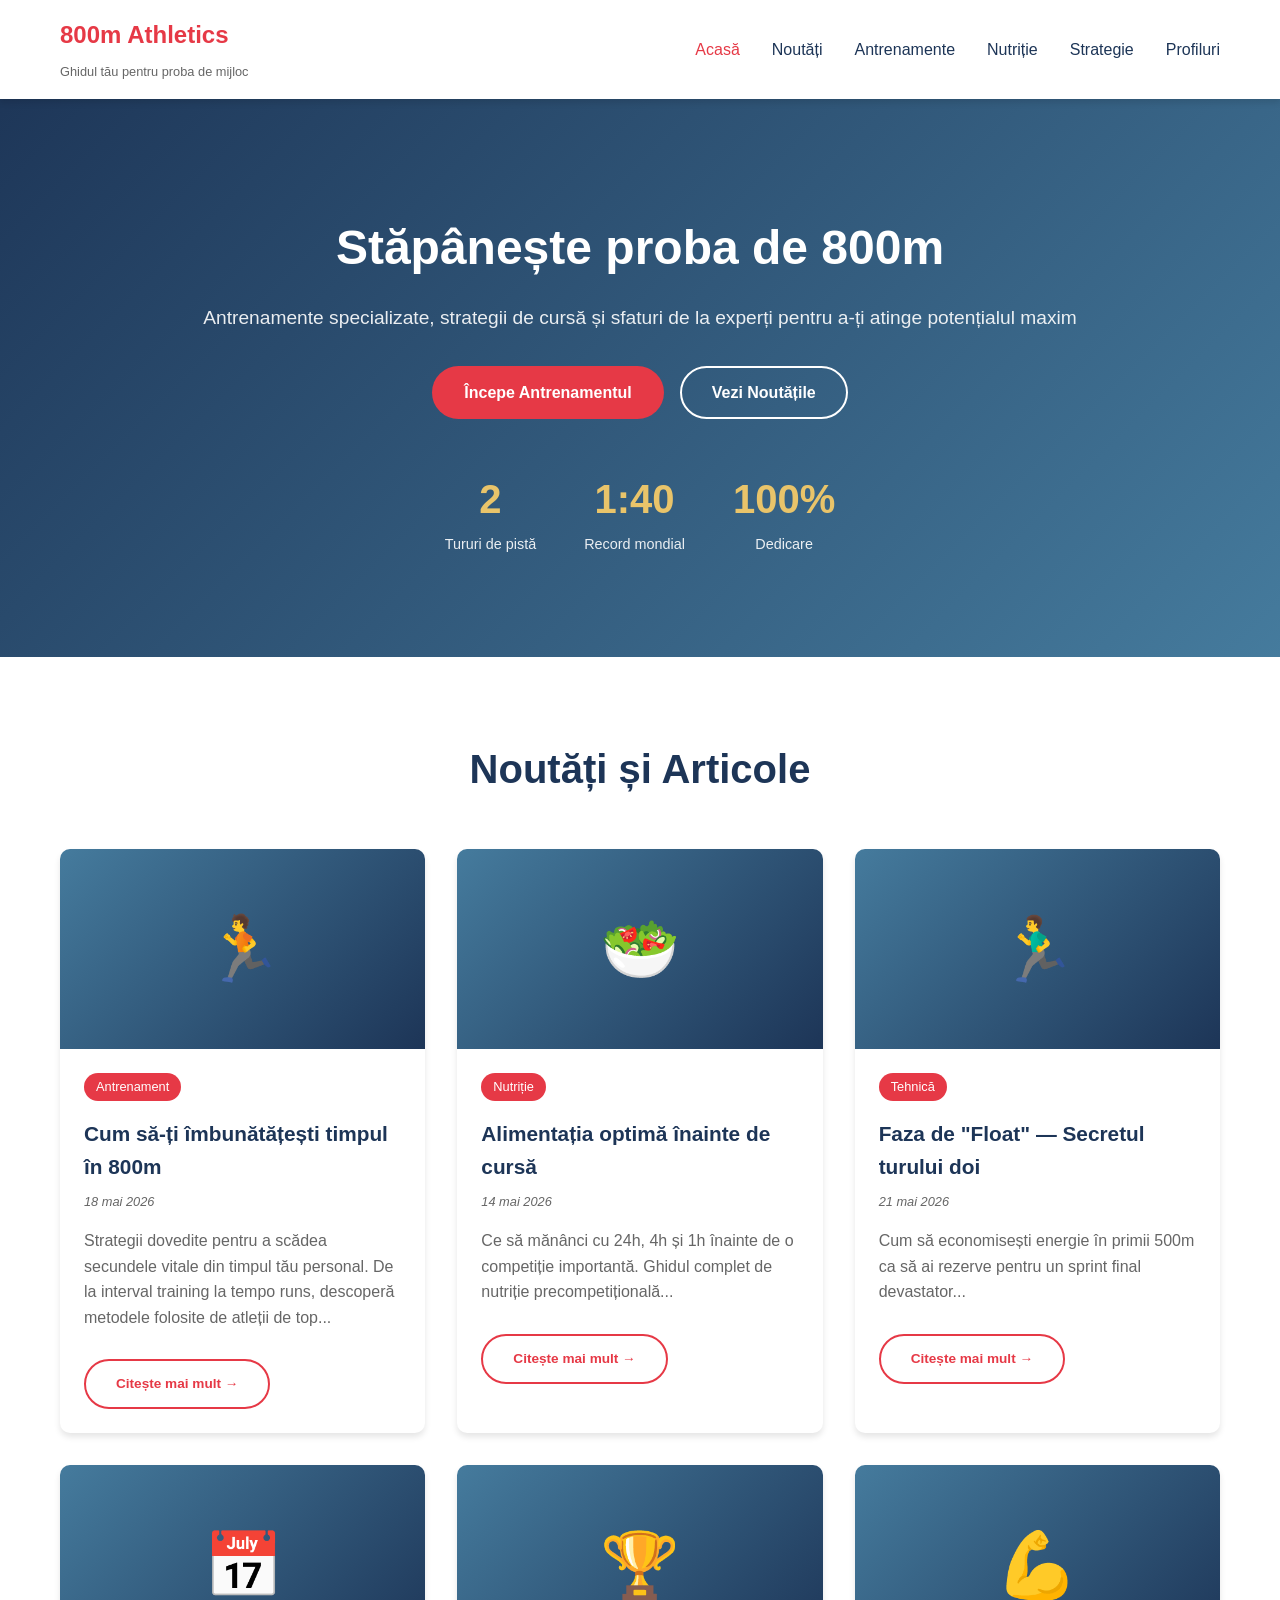
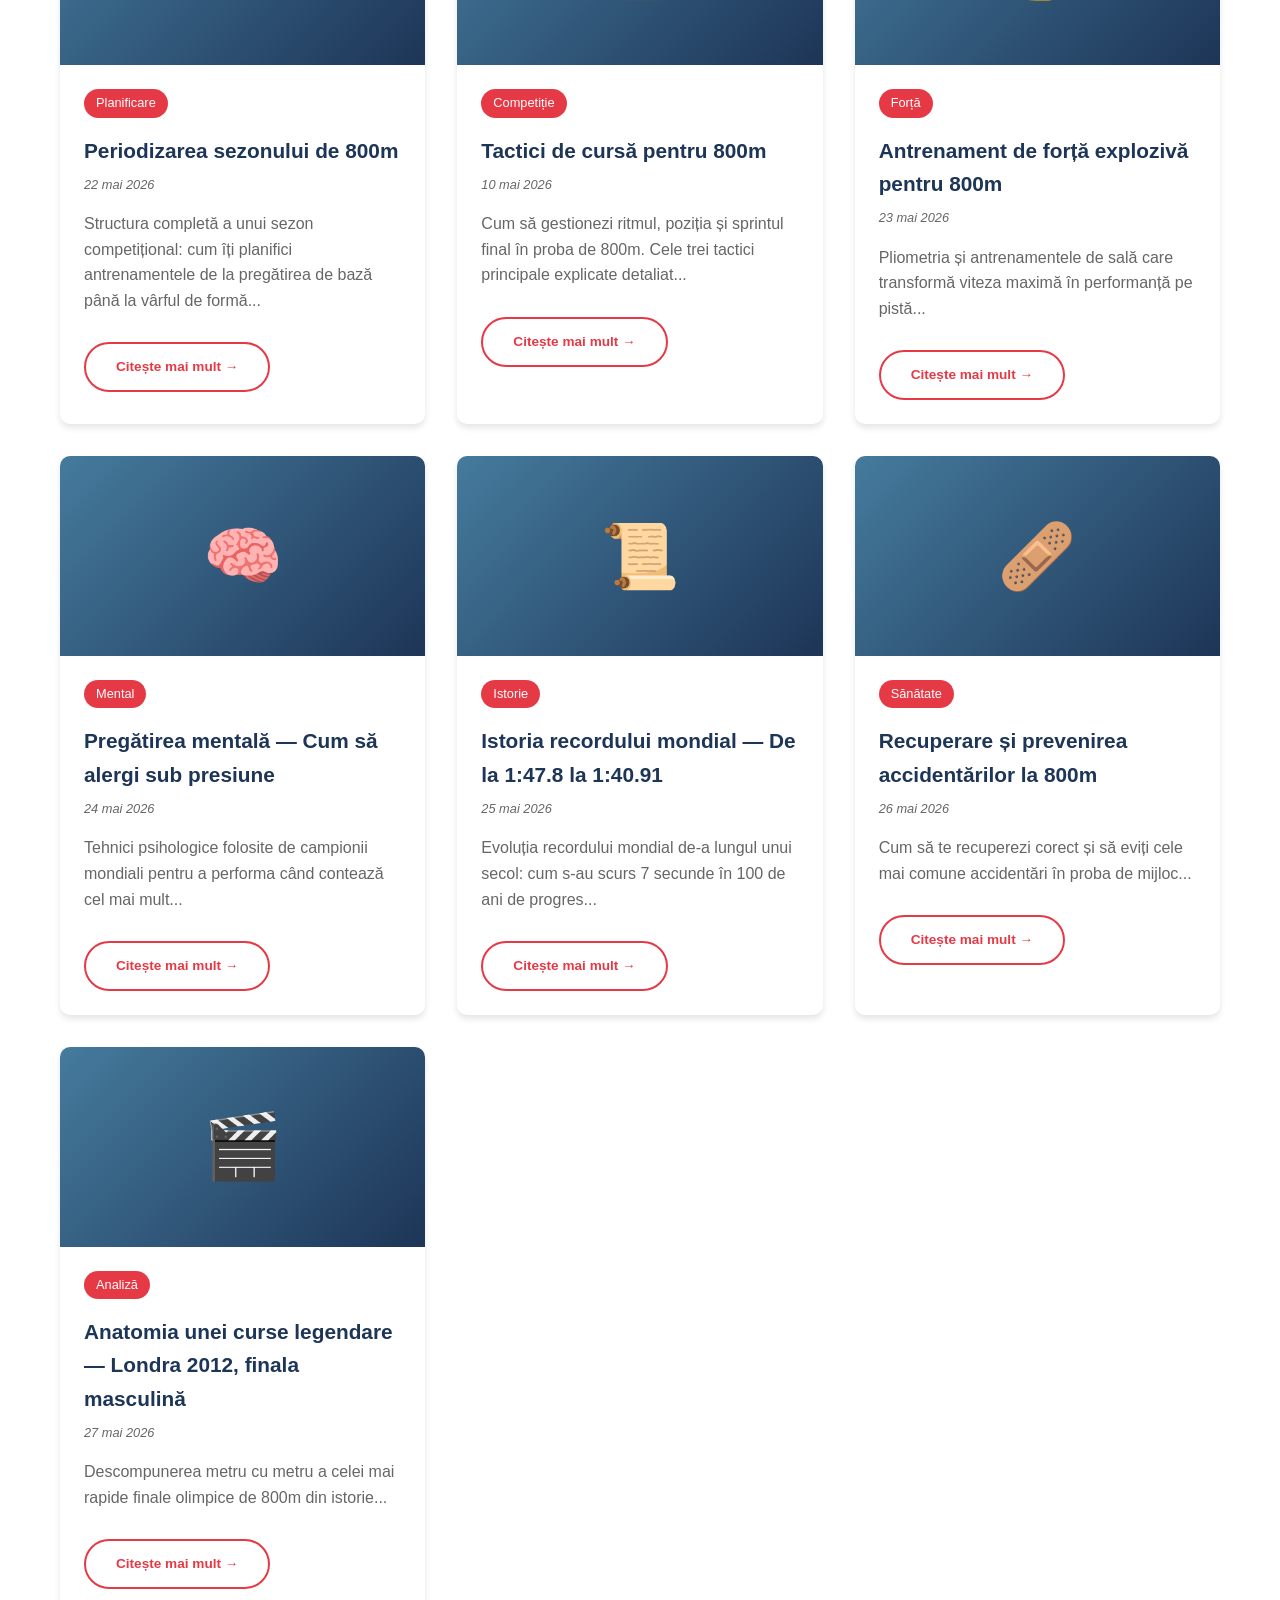
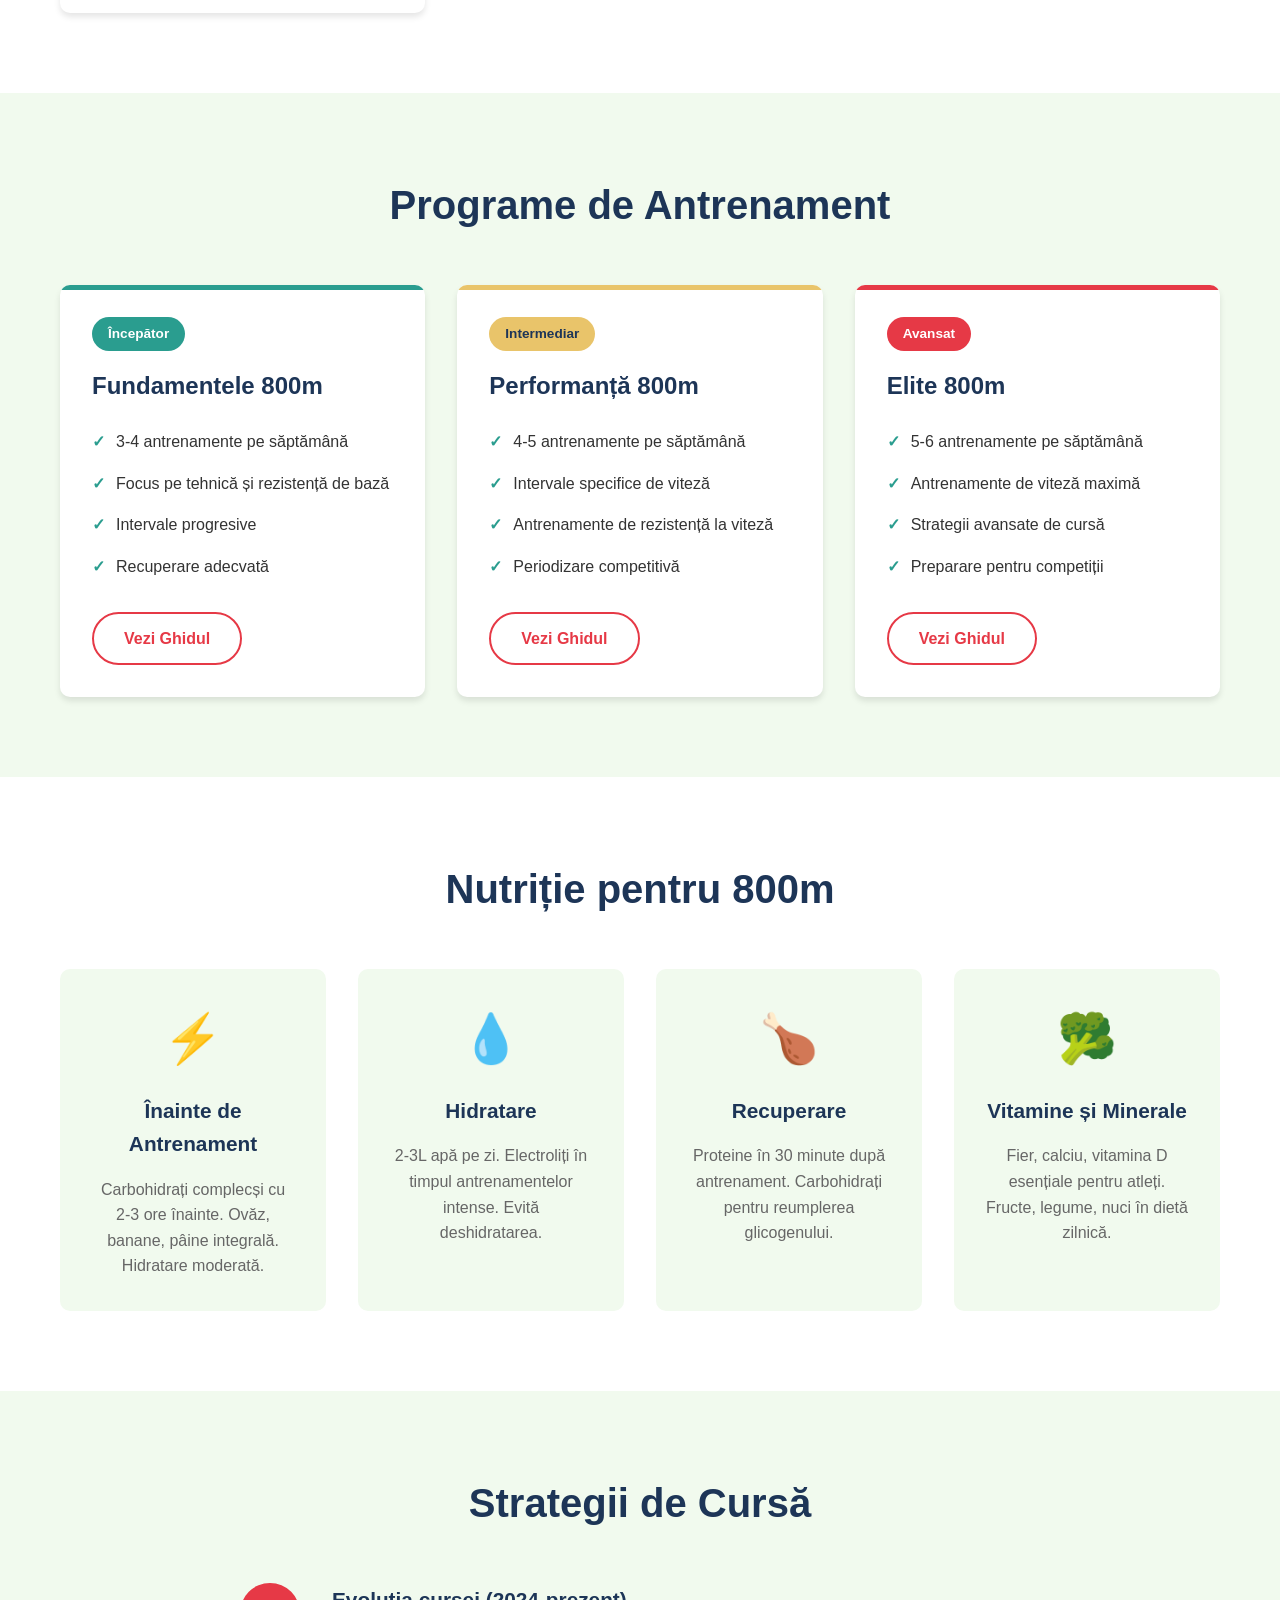
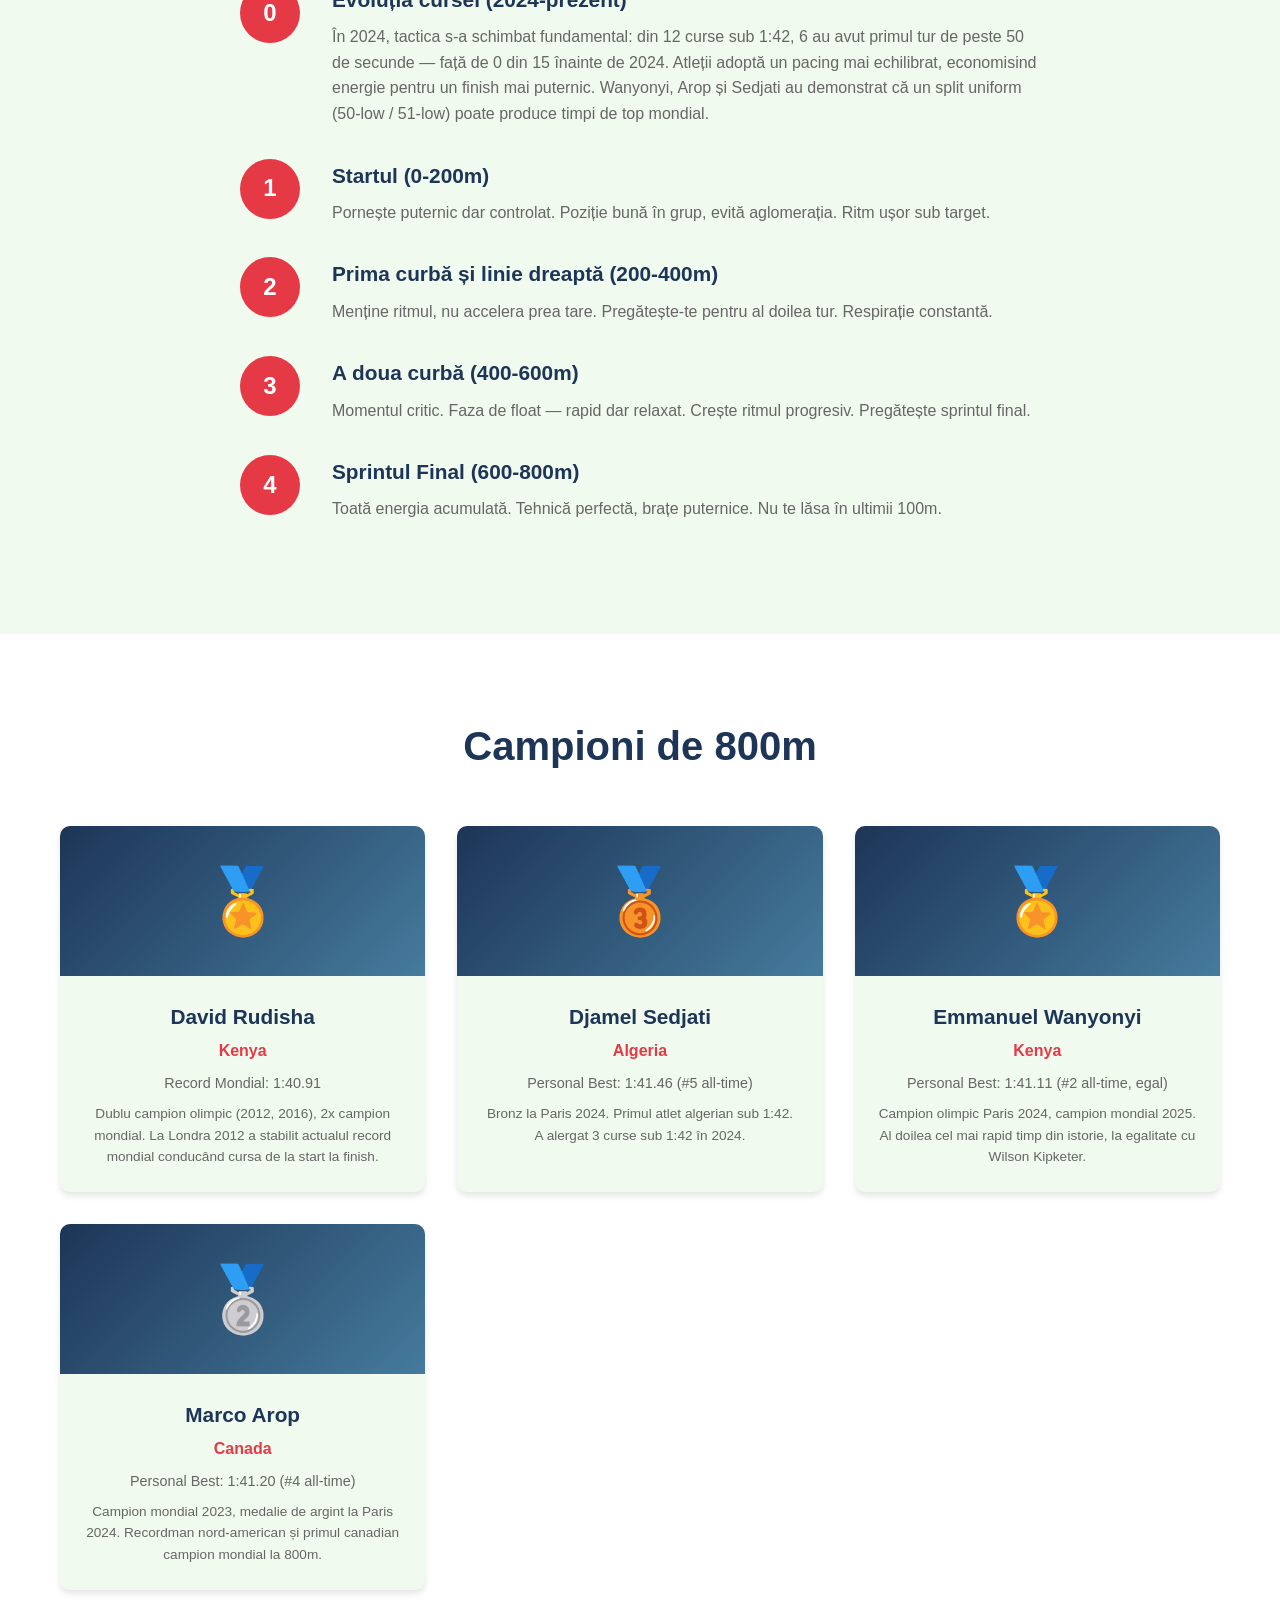
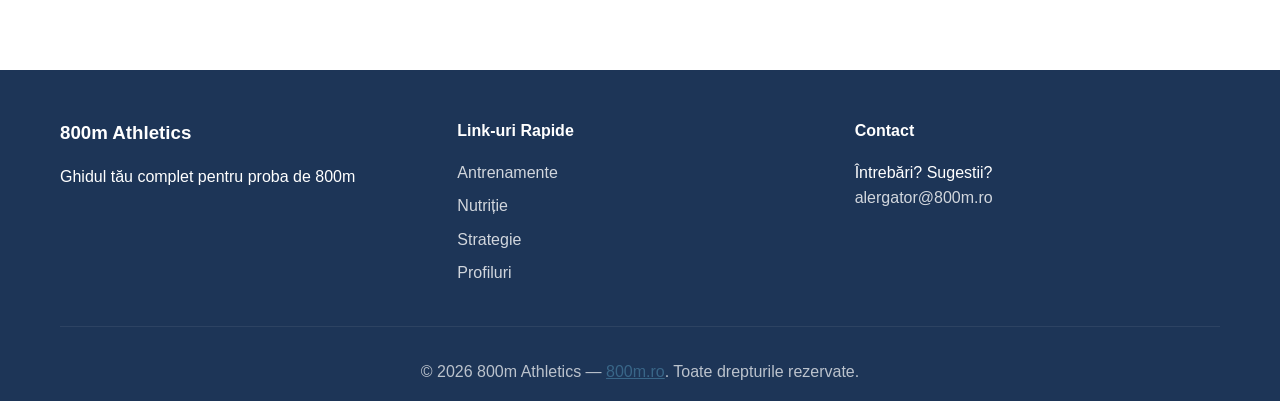
==== commit 9228d38c: "feat: 2 articole noi - recuperare si prevenire accidentari + anatomia unei curse legendare" ====
--- a/index.html
+++ b/index.html
@@ -321,6 +321,76 @@
                             </div>
                         </div>
                     </article>
+
+                    <!-- Articolul 9: NOU — Recuperare și prevenirea accidentărilor -->
+                    <article class="news-card" id="articol-9">
+                        <div class="news-image">
+                            <div class="placeholder-image">🩹</div>
+                        </div>
+                        <div class="news-content">
+                            <span class="news-category">Sănătate</span>
+                            <h3>Recuperare și prevenirea accidentărilor la 800m</h3>
+                            <p class="news-date">26 mai 2026</p>
+                            <p>Cum să te recuperezi corect și să eviți cele mai comune accidentări în proba de mijloc...</p>
+                            <a href="#articol-9-content" class="btn btn-outline read-more-btn">Citește mai mult →</a>
+                            <div class="article-full" id="articol-9-content">
+                                <h3>Recuperare inteligentă — Diferența dintre progres și accidentare</h3>
+                                <p>Procesul de recuperare e la fel de important ca antrenamentul în sine. Fără refacere adecvată, corpul nu se adaptează la stimuli — doar acumulează oboseală. Pentru atleții de 800m, riscul de accidentare e concentrat în câteva zone specifice.</p>
+                                <h4>Cele mai frecvente accidentări și cum le previi</h4>
+                                <p><strong>Sindromul tibial anterior (shin splints):</strong> Cea mai comună accidentare la alergătorii de mijloc. Cauzată de creșterea bruscă a volumului sau de pantofi uzați. Prevenție: crește volumul cu max 10% pe săptămână, schimbă pantofii la fiecare 500-700km, include exerciții de întărire a tibiei anterioare. Tratament imediat: gheață 15 min, compresie, reducere volum 50% o săptămână.</p>
+                                <p><strong>Tendinita achiliană:</strong> Durere în spatele gleznei, agravată de sprinturi și pliometrie. Prevenție: stretching regulat al gambei, încălțăminte cu amortizare adecvată, creșterea treptată a intensității. Dacă apare: reduci viteza, nu volumul — alergare ușoară e terapeutică.</p>
+                                <p><strong>Sindromul fasciitei plantare:</strong> Durere sub călcâi dimineața. Frecvent la atleții care aleargă mult pe suprafețe dure. Prevenție: masaj cu minge de tenis sub talpă, stretching plantar, variație a suprafețelor de antrenament.</p>
+                                <p><strong>Fractura de stres:</strong> Cea mai gravă — durere osoasă persistentă care se agravează la impact. Prevenție prin alimentație bogată în calciu și vitamina D, periodizare corectă, evitarea specializării prea timpurii pe o singură distanță.</p>
+                                <h4>Protocoale de recuperare zilnică</h4>
+                                <ul>
+                                    <li><strong>Imediat după antrenament:</strong> 10 minute de stretching dinamic, hidratare cu electroliți, masă cu proteine în 30 min</li>
+                                    <li><strong>Recuperare pasivă:</strong> Somn de 8-9 ore. E cel mai puternic instrument de recuperare — în timpul somnului profund corpul eliberează hormonul de creștere și repară țesuturile.</li>
+                                    <li><strong>Recuperare activă:</strong> Alergare foarte ușoară de 20-30 min a doua zi după antrenamentele dure. Înotul și ciclismul sunt alternative excelente.</li>
+                                    <li><strong>Crioterapie și contrast:</strong> Alternarea apei calde (3 min) cu apă rece (1 min) timp de 20 min. Îmbunătățește circulația și reduce inflamația.</li>
+                                    <li><strong>Masaj și automasaj (foam rolling):</strong> 10-15 min pe gambe, cvadricepși, ischiogambieri. Nu direct pe tendoane sau oase.</li>
+                                </ul>
+                                <h4>Când să te oprești</h4>
+                                <p>Durerea care se agravează pe măsură ce alergi (nu se ameliorează după încălzire) e un semnal de oprire. Durerea care persistă mai mult de 3 zile necesită consult medical. O săptămână pierdută acum previne o lună pierdută mai târziu.</p>
+                            </div>
+                        </div>
+                    </article>
+
+                    <!-- Articolul 10: NOU — Anatomia unei curse legendare -->
+                    <article class="news-card" id="articol-10">
+                        <div class="news-image">
+                            <div class="placeholder-image">🎬</div>
+                        </div>
+                        <div class="news-content">
+                            <span class="news-category">Analiză</span>
+                            <h3>Anatomia unei curse legendare — Londra 2012, finala masculină</h3>
+                            <p class="news-date">27 mai 2026</p>
+                            <p>Descompunerea metru cu metru a celei mai rapide finale olimpice de 800m din istorie...</p>
+                            <a href="#articol-10-content" class="btn btn-outline read-more-btn">Citește mai mult →</a>
+                            <div class="article-full" id="articol-10-content">
+                                <h3>9 august 2012, Stadionul Olimpic din Londra — Cursa perfectă</h3>
+                                <p>Nicio altă finală olimpică de 800m nu a produs o asemenea demonstrație de dominație. David Rudisha a alergat din față fiecare metru al cursei și a stabilit un record mondial care rezistă de peste un deceniu. Dar ce s-a întâmplat, secundă cu secundă, pe pista londoneză?</p>
+                                <h4>Prima jumătate (0-400m): 49.28 — Declarația de intenție</h4>
+                                <p>Rudisha a ieșit din blocuri ca un sprinter. La 200m, cronometrul arăta 23.4 — un ritm care ar fi epuizat majoritatea atleților de 800m înainte de jumătatea cursei. Dar Rudisha nu părea forțat. Brațele se mișcau fluid, capul stabil, pașii lungi și relaxați. La 400m, a trecut în 49.28 — un ritm de 1:38.5 proiectat, mai rapid decât recordul mondial. Nimeni nu mai alergase o finală olimpică cu un prim tur sub 50 de secunde conducând din față. Nimeni nu îndrăznise.</p>
+                                <h4>Faza de float (400-600m): Arta dominației</h4>
+                                <p>Între 400m și 600m, Rudisha a redus ușor ritmul — dar nu a încetinit. A trecut de 600m în 1:14.3. Diferența față de restul plutonului creștea la fiecare pas. Nijel Amos (Botswana), un junior de 18 ani, era singurul care încerca să-l urmeze, dar se afla deja la 3-4 metri în spate. Restul finaliștilor păreau că aleargă o cursă separată. Rudisha nu alerga contra adversarilor — alerga contra istoriei.</p>
+                                <h4>Ultimii 200m: 25.7 — Un sprint final care sfidează fiziologia</h4>
+                                <p>În ultimii 200m, după ce condusese de la start, Rudisha a alergat 25.7 secunde — un sprint care l-ar fi calificat în semifinalele de 200m la multe campionate naționale. A intrat pe linia dreaptă finală cu o expresie de concentrare absolută, nu de suferință. Linia de sosire: 1:40.91. Record mondial. Primul om sub 1:41.</p>
+                                <h4>Efectul Rudisha asupra plutonului</h4>
+                                <p>Nu doar Rudisha a făcut istorie în acea seară. Ritmul său devastator a tras întregul pluton la timpi excepționali:</p>
+                                <ul>
+                                    <li>Nijel Amos (Botswana): 1:41.73 — record mondial de juniori, încă în picioare</li>
+                                    <li>Timothy Kitum (Kenya): 1:42.53 — record personal</li>
+                                    <li>Duane Solomon (SUA): 1:42.82 — record personal</li>
+                                    <li>Nick Symmonds (SUA): 1:42.95 — record personal</li>
+                                    <li>Mohammed Aman (Etiopia): 1:43.20 — record național</li>
+                                </ul>
+                                <p>Toți cei 8 finaliști au stabilit recorduri personale sau naționale. A fost singura cursă din istoria Jocurilor Olimpice unde fiecare finalist a alergat un record personal, național sau mondial. Ritmul lui Rudisha a ridicat întreaga finală la un nivel nemaivăzut.</p>
+                                <h4>De ce n-a mai fost repetată</h4>
+                                <p>Această tactică — să conduci de la start și să stabilești record mondial într-o finală olimpică — e atât de riscantă încât nimeni n-a mai încercat-o la același nivel. Cere o combinație unică de încredere, capacitate fizică și condiții perfecte. Până și Rudisha însuși n-a mai repetat performanța. La Rio 2016 a alergat 1:42.15 controlat și a câștigat al doilea aur olimpic — dar fără să forțeze recordul.</p>
+                                <p><em>Cursa completă, disponibilă pe canalul Olympic de YouTube, rămâne material de studiu obligatoriu pentru orice atlet de 800m.</em></p>
+                            </div>
+                        </div>
+                    </article>
                 </div>
             </div>
         </section>
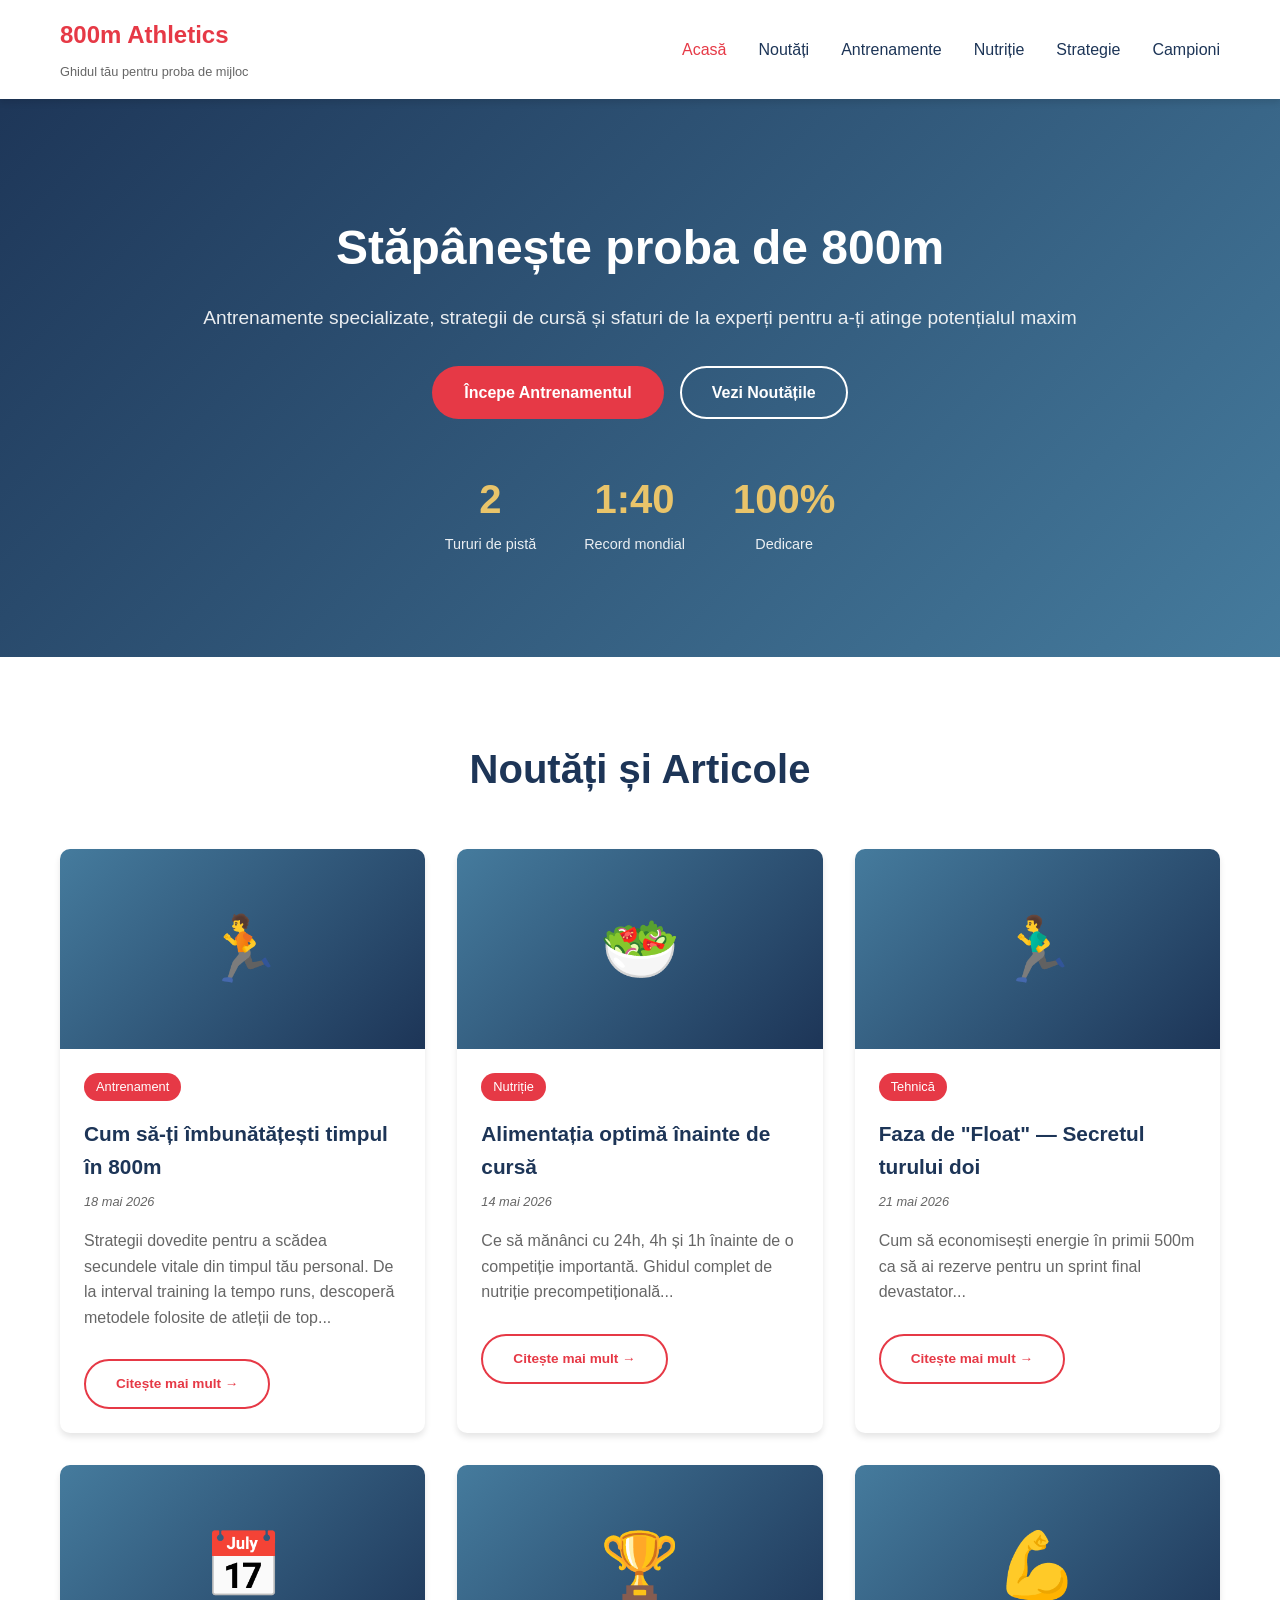
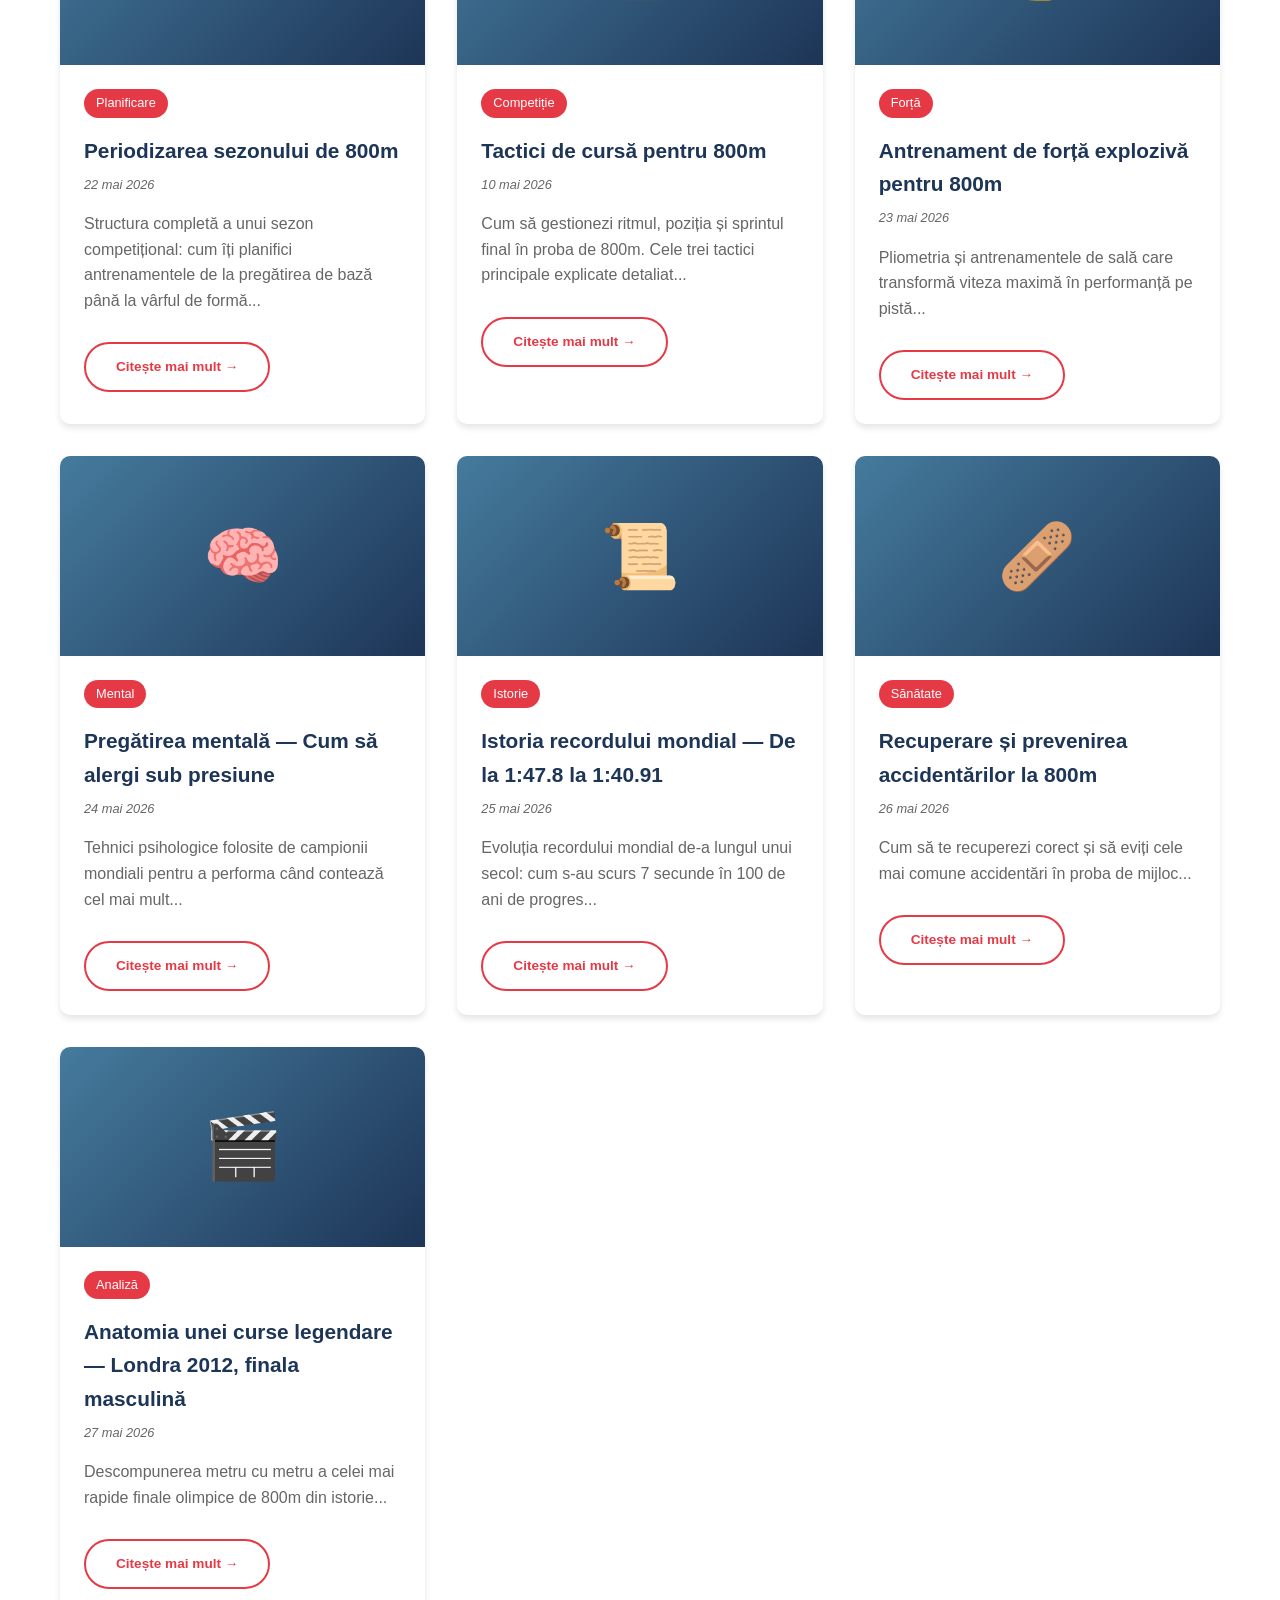
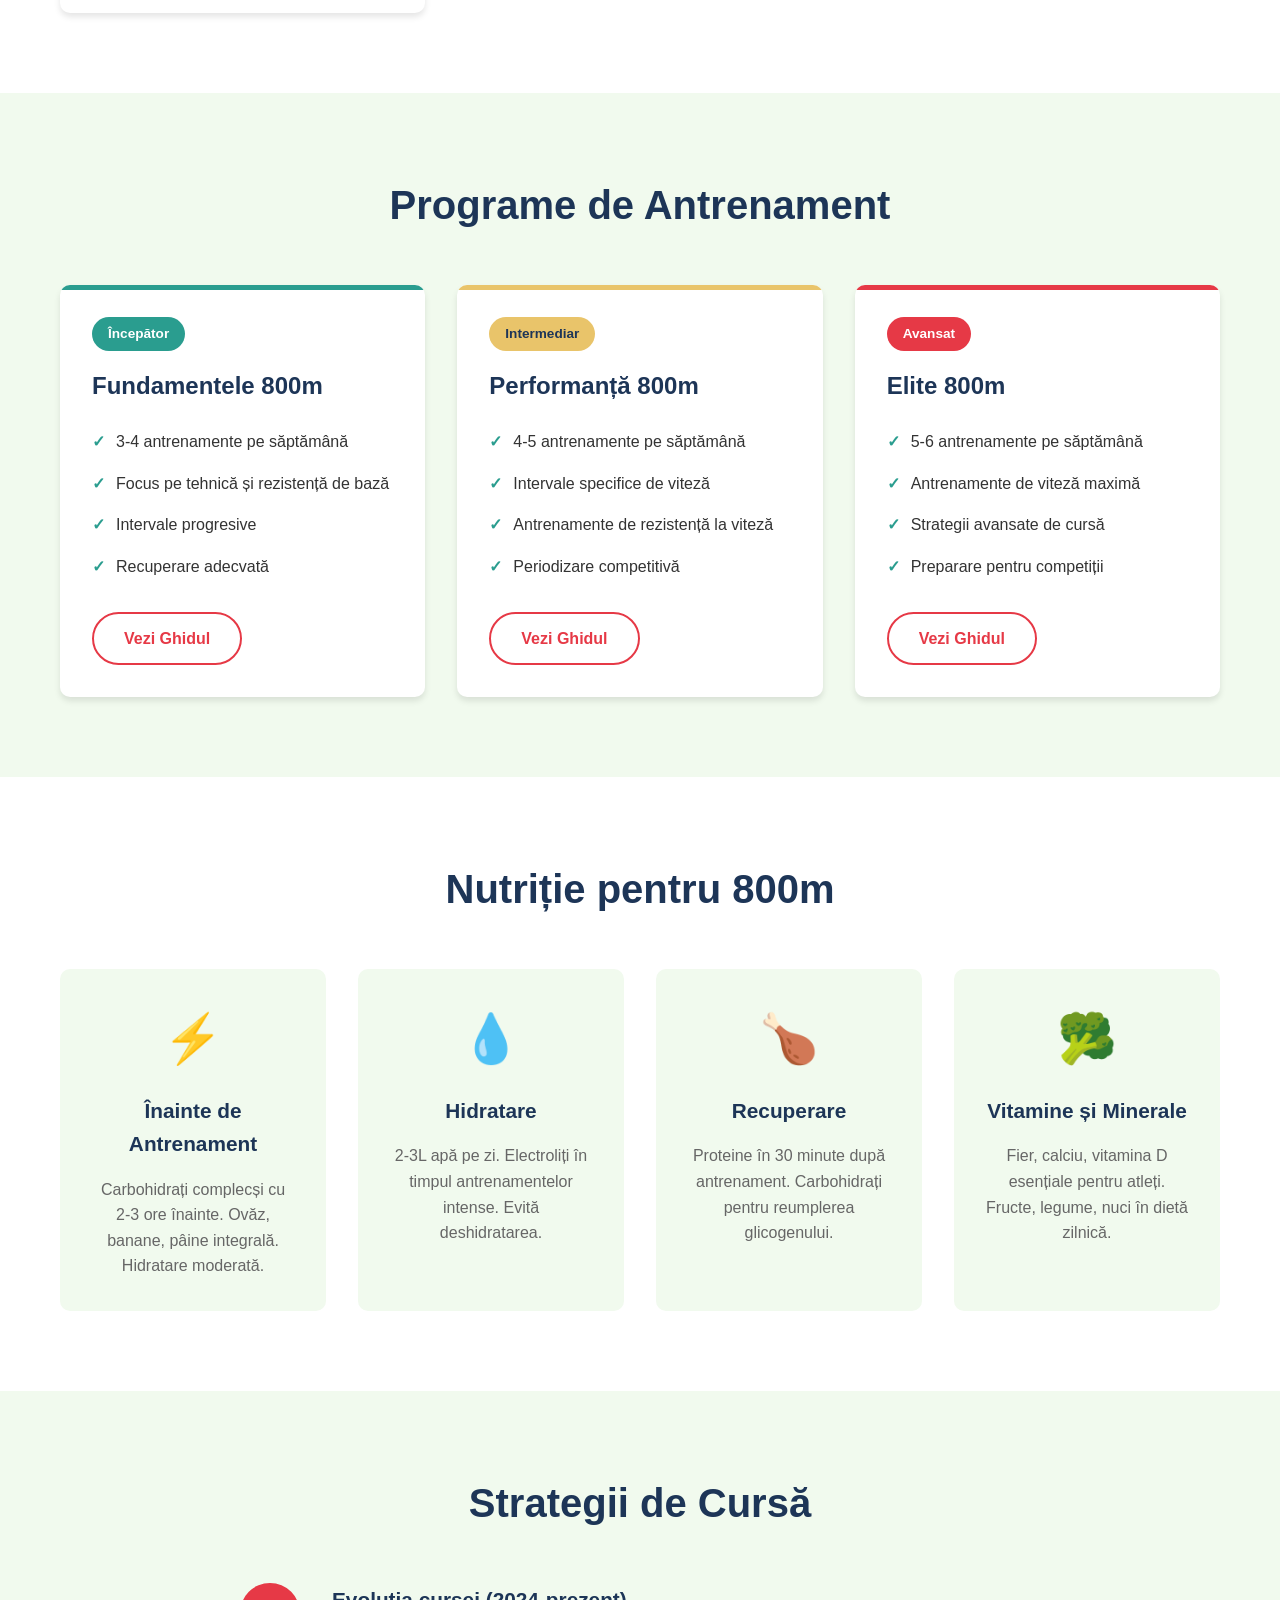
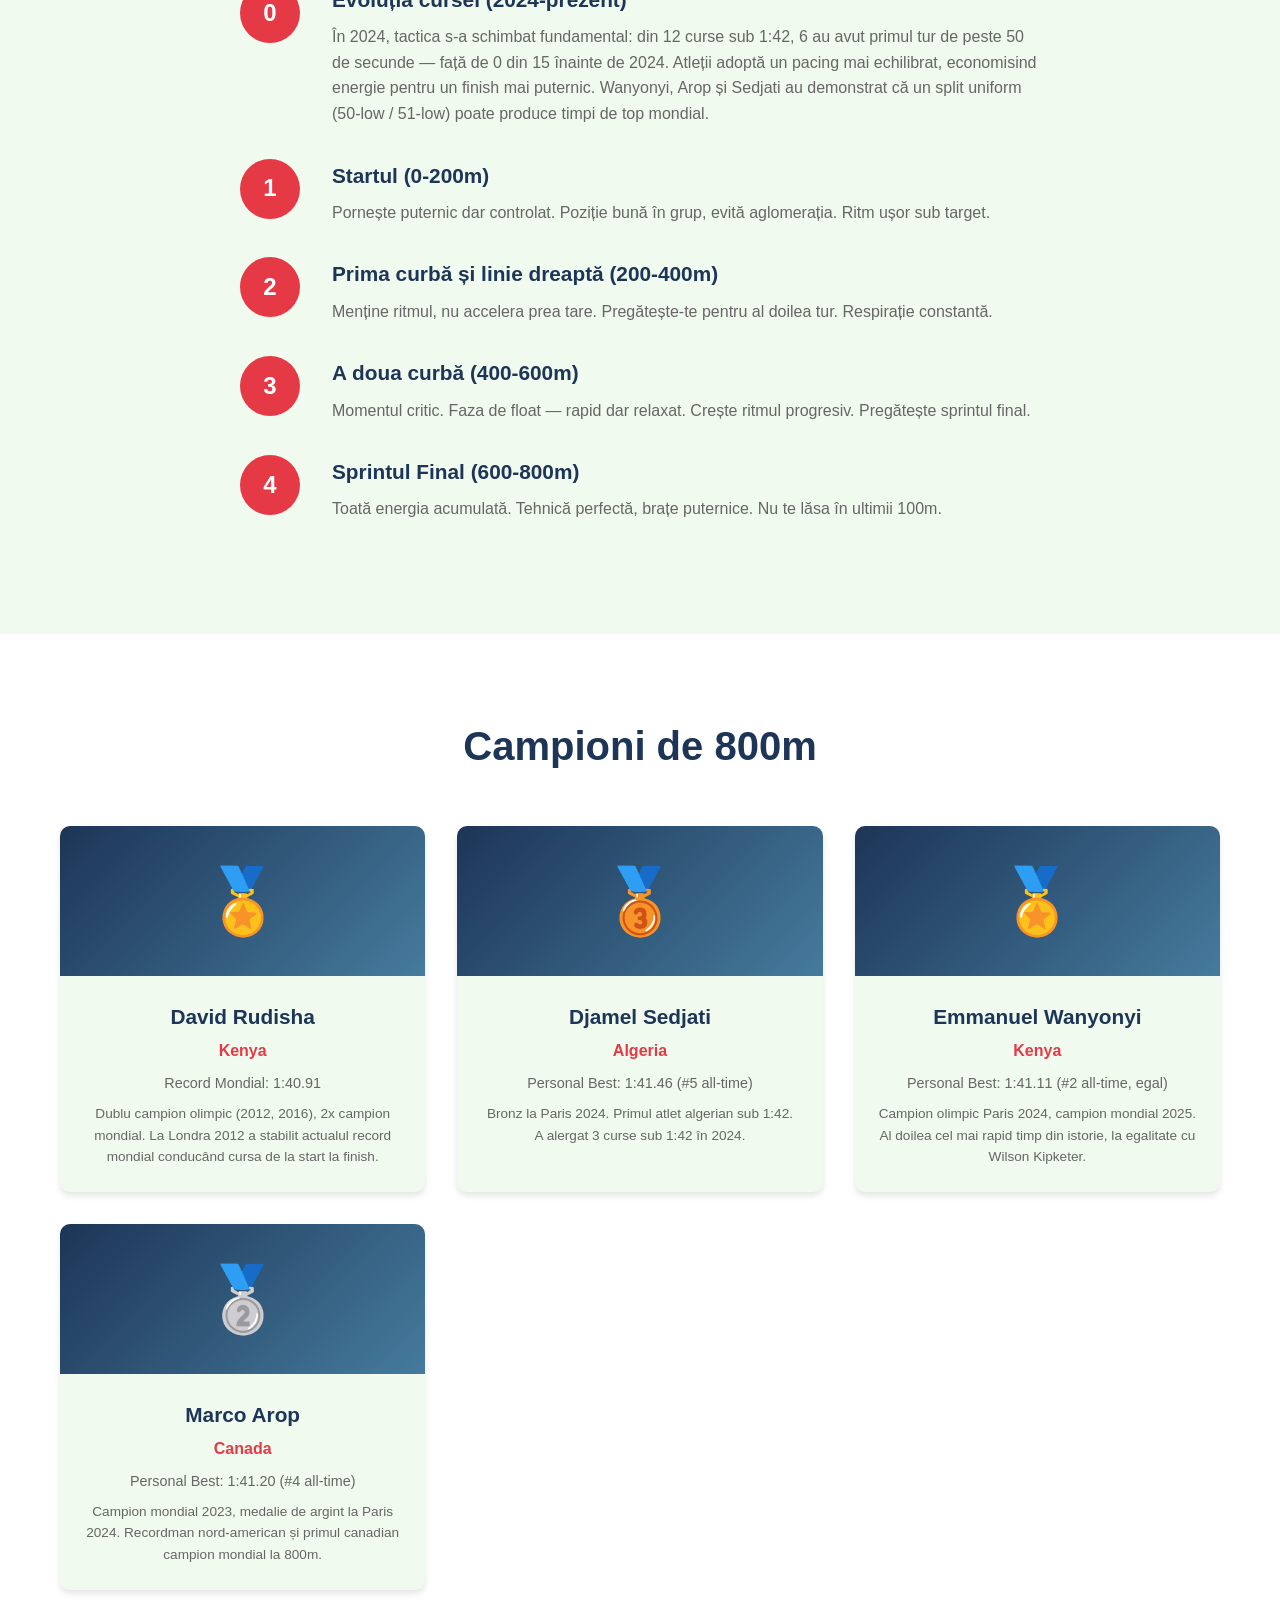
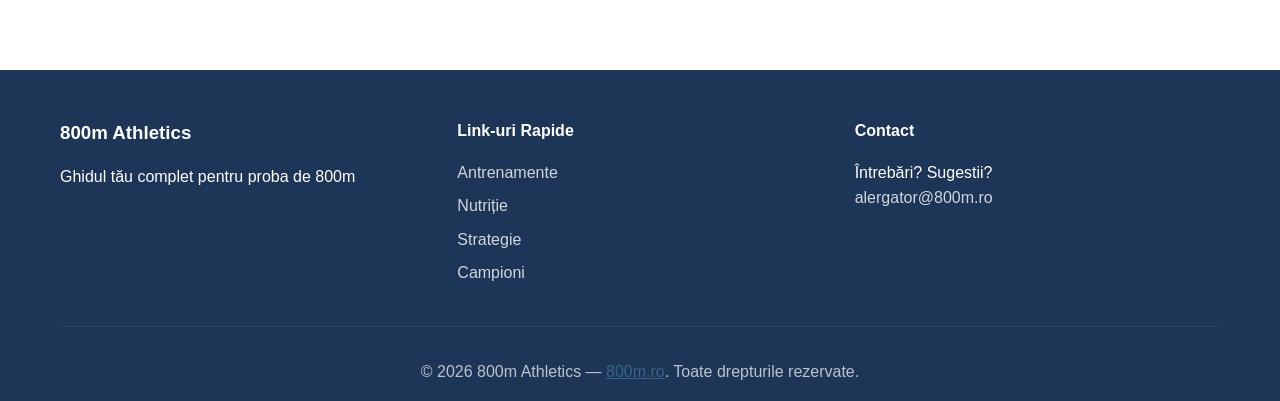
==== commit 1c365328: "fix: schimbat 'Profiluri' în 'Campioni'" ====
--- a/index.html
+++ b/index.html
@@ -9,9 +9,34 @@
     <meta property="og:description" content="Antrenamente specializate, strategii de cursă și sfaturi de la experți pentru proba de 800m">
     <meta property="og:url" content="https://800m.ro">
     <meta property="og:type" content="website">
+    <meta property="og:locale" content="ro_RO">
+    <meta property="og:image" content="https://800m.ro/og-image.png">
+    <meta property="og:image:width" content="1200">
+    <meta property="og:image:height" content="630">
+    <meta name="twitter:card" content="summary_large_image">
+    <meta name="twitter:title" content="800m Athletics — Ghid Complet pentru Atleți">
+    <meta name="twitter:description" content="Antrenamente specializate, strategii de cursă și sfaturi de la experți pentru proba de 800m">
+    <meta name="twitter:image" content="https://800m.ro/og-image.png">
+    <meta name="robots" content="index, follow, max-snippet:-1, max-image-preview:large">
     <link rel="canonical" href="https://800m.ro">
-    <title>800m Athletics - Ghid Complet pentru Atleți</title>
+    <link rel="sitemap" type="application/xml" title="Sitemap" href="/sitemap.xml">
+    <title>800m Athletics — Ghid Complet pentru Atleți | Antrenamente, Nutriție, Strategii</title>
     <link rel="stylesheet" href="styles.css">
+    <script type="application/ld+json">
+    {
+        "@context": "https://schema.org",
+        "@type": "WebSite",
+        "name": "800m Athletics",
+        "url": "https://800m.ro",
+        "description": "Resursă completă pentru atleții de 800m — antrenamente, strategii, nutriție și noutăți",
+        "inLanguage": "ro",
+        "publisher": {
+            "@type": "Organization",
+            "name": "800m Athletics",
+            "url": "https://800m.ro"
+        }
+    }
+    </script>
 </head>
 <body>
     <header>
@@ -27,7 +52,7 @@
                     <li><a href="#antrenamente">Antrenamente</a></li>
                     <li><a href="#nutritie">Nutriție</a></li>
                     <li><a href="#strategie">Strategie</a></li>
-                    <li><a href="#profiluri">Profiluri</a></li>
+                    <li><a href="#campioni">Campioni</a></li>
                 </ul>
                 <div class="hamburger">
                     <span></span>
@@ -519,8 +544,8 @@
             </div>
         </section>
 
-        <!-- Profiluri Section -->
-        <section id="profiluri" class="profiles-section">
+        <!-- Campioni Section -->
+        <section id="campioni" class="profiles-section">
             <div class="container">
                 <h2 class="section-title">Campioni de 800m</h2>
                 <div class="profiles-grid">
@@ -589,7 +614,7 @@
                         <li><a href="#antrenamente">Antrenamente</a></li>
                         <li><a href="#nutritie">Nutriție</a></li>
                         <li><a href="#strategie">Strategie</a></li>
-                        <li><a href="#profiluri">Profiluri</a></li>
+                        <li><a href="#campioni">Campioni</a></li>
                     </ul>
                 </div>
                 <div class="footer-section">
@@ -605,5 +630,53 @@
     </footer>
 
     <script src="script.js"></script>
+    <script type="application/ld+json">
+    {
+        "@context": "https://schema.org",
+        "@type": "FAQPage",
+        "mainEntity": [
+            {
+                "@type": "Question",
+                "name": "Care e cel mai bun antrenament pentru 800m?",
+                "acceptedAnswer": {
+                    "@type": "Answer",
+                    "text": "Combinația între intervale de viteză (200m-400m), tempo runs și antrenament de forță explozivă. Periodizarea corectă pe 4 faze (bază, construcție, competițional, vârf) e esențială."
+                }
+            },
+            {
+                "@type": "Question",
+                "name": "Cum mănânc înainte de o cursă de 800m?",
+                "acceptedAnswer": {
+                    "@type": "Answer",
+                    "text": "Cu 4 ore înainte: masă ușoară cu carbohidrați simpli (sandviș, banană). Cu 1 oră înainte: doar o gustare mică dacă e nevoie. Evită lactatele, grăsimile și alimentele noi."
+                }
+            },
+            {
+                "@type": "Question",
+                "name": "Care e recordul mondial la 800m?",
+                "acceptedAnswer": {
+                    "@type": "Answer",
+                    "text": "Recordul mondial masculin este 1:40.91, stabilit de David Rudisha (Kenya) la Jocurile Olimpice de la Londra 2012. Recordul feminin este 1:53.28, stabilit de Jarmila Kratochvílová (Cehoslovacia) în 1983."
+                }
+            },
+            {
+                "@type": "Question",
+                "name": "Cine sunt cei mai rapizi atleți de 800m din istorie?",
+                "acceptedAnswer": {
+                    "@type": "Answer",
+                    "text": "Top 5: David Rudisha (1:40.91), Emmanuel Wanyonyi și Wilson Kipketer (1:41.11), Marco Arop (1:41.20), Djamel Sedjati (1:41.46)."
+                }
+            },
+            {
+                "@type": "Question",
+                "name": "Ce tactică de cursă e cea mai eficientă?",
+                "acceptedAnswer": {
+                    "@type": "Answer",
+                    "text": "Depinde de stilul tău: Front Runner (conduci de la start), Sit and Kick (stai în spate și ataci la final), sau Surge and Break (accelerezi brusc la 500m). În 2024, tendința e spre pacing echilibrat cu split-uri uniforme."
+                }
+            }
+        ]
+    }
+    </script>
 </body>
 </html>
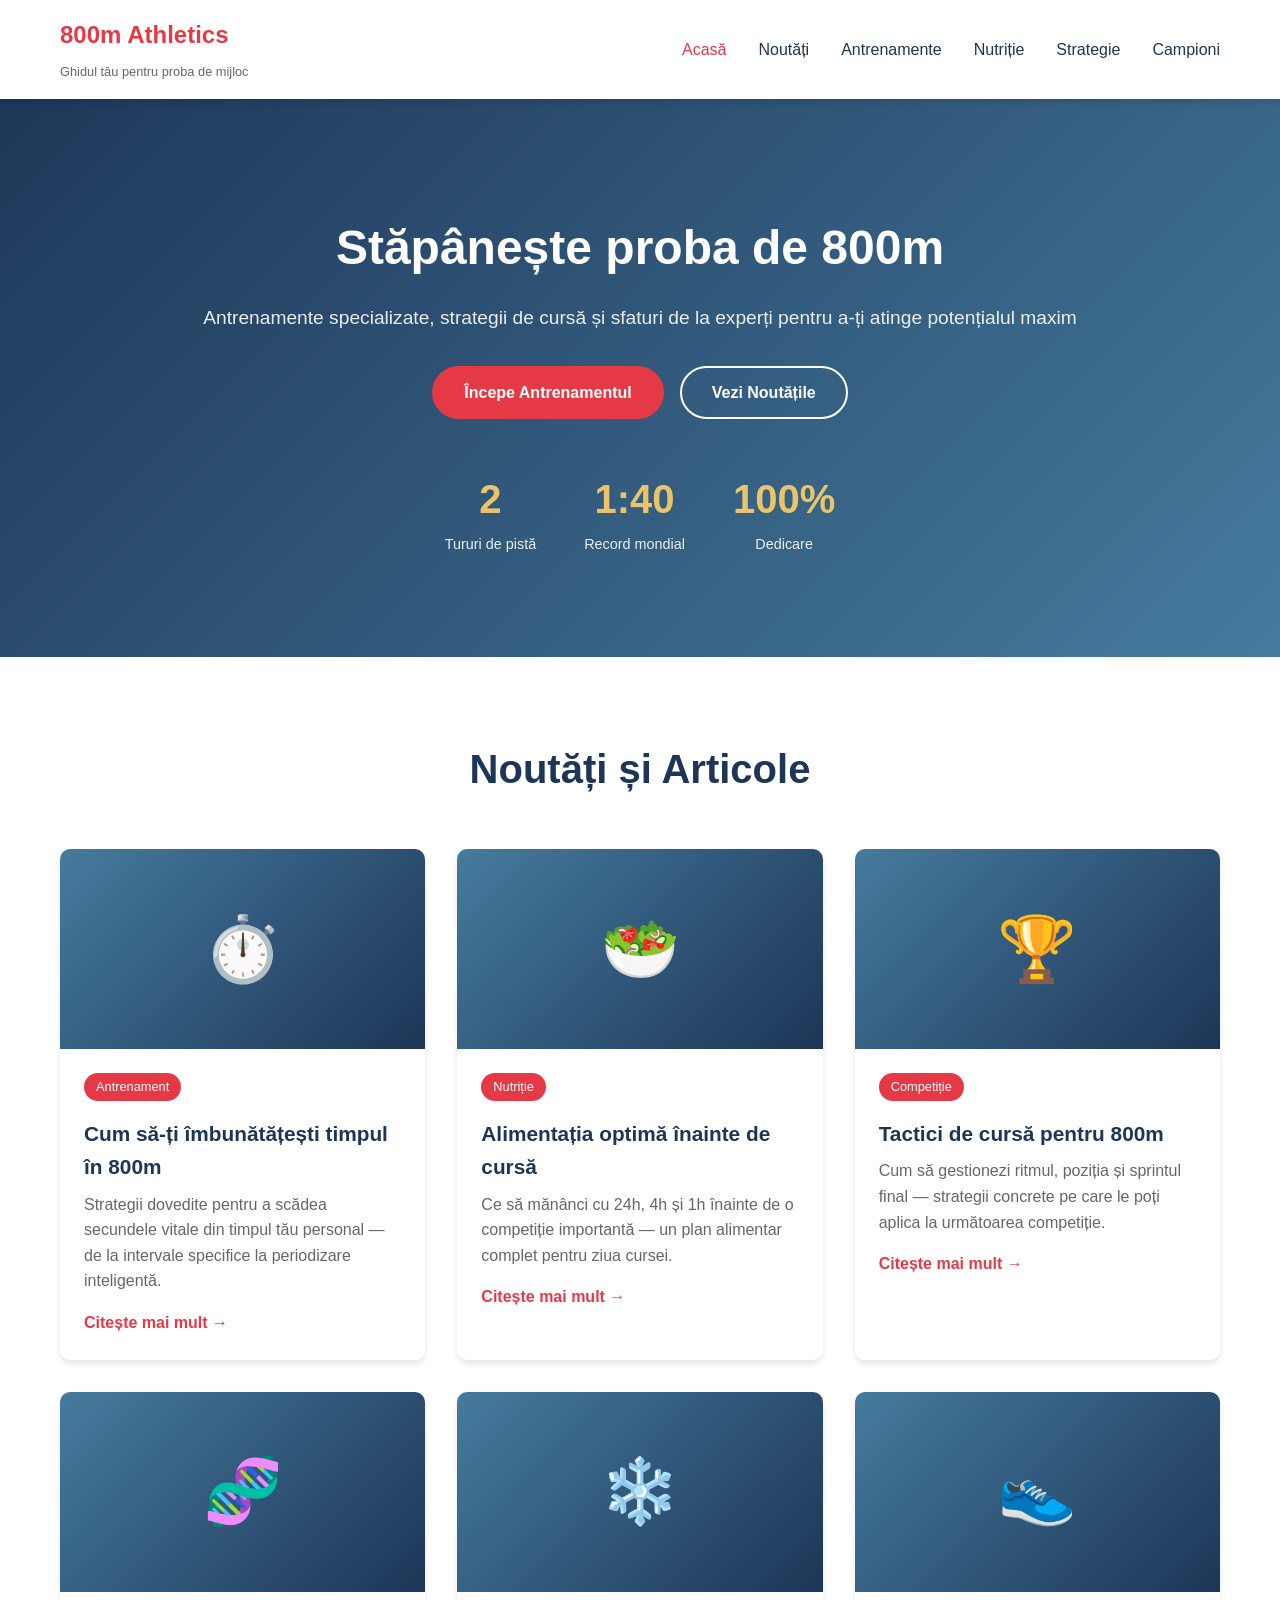
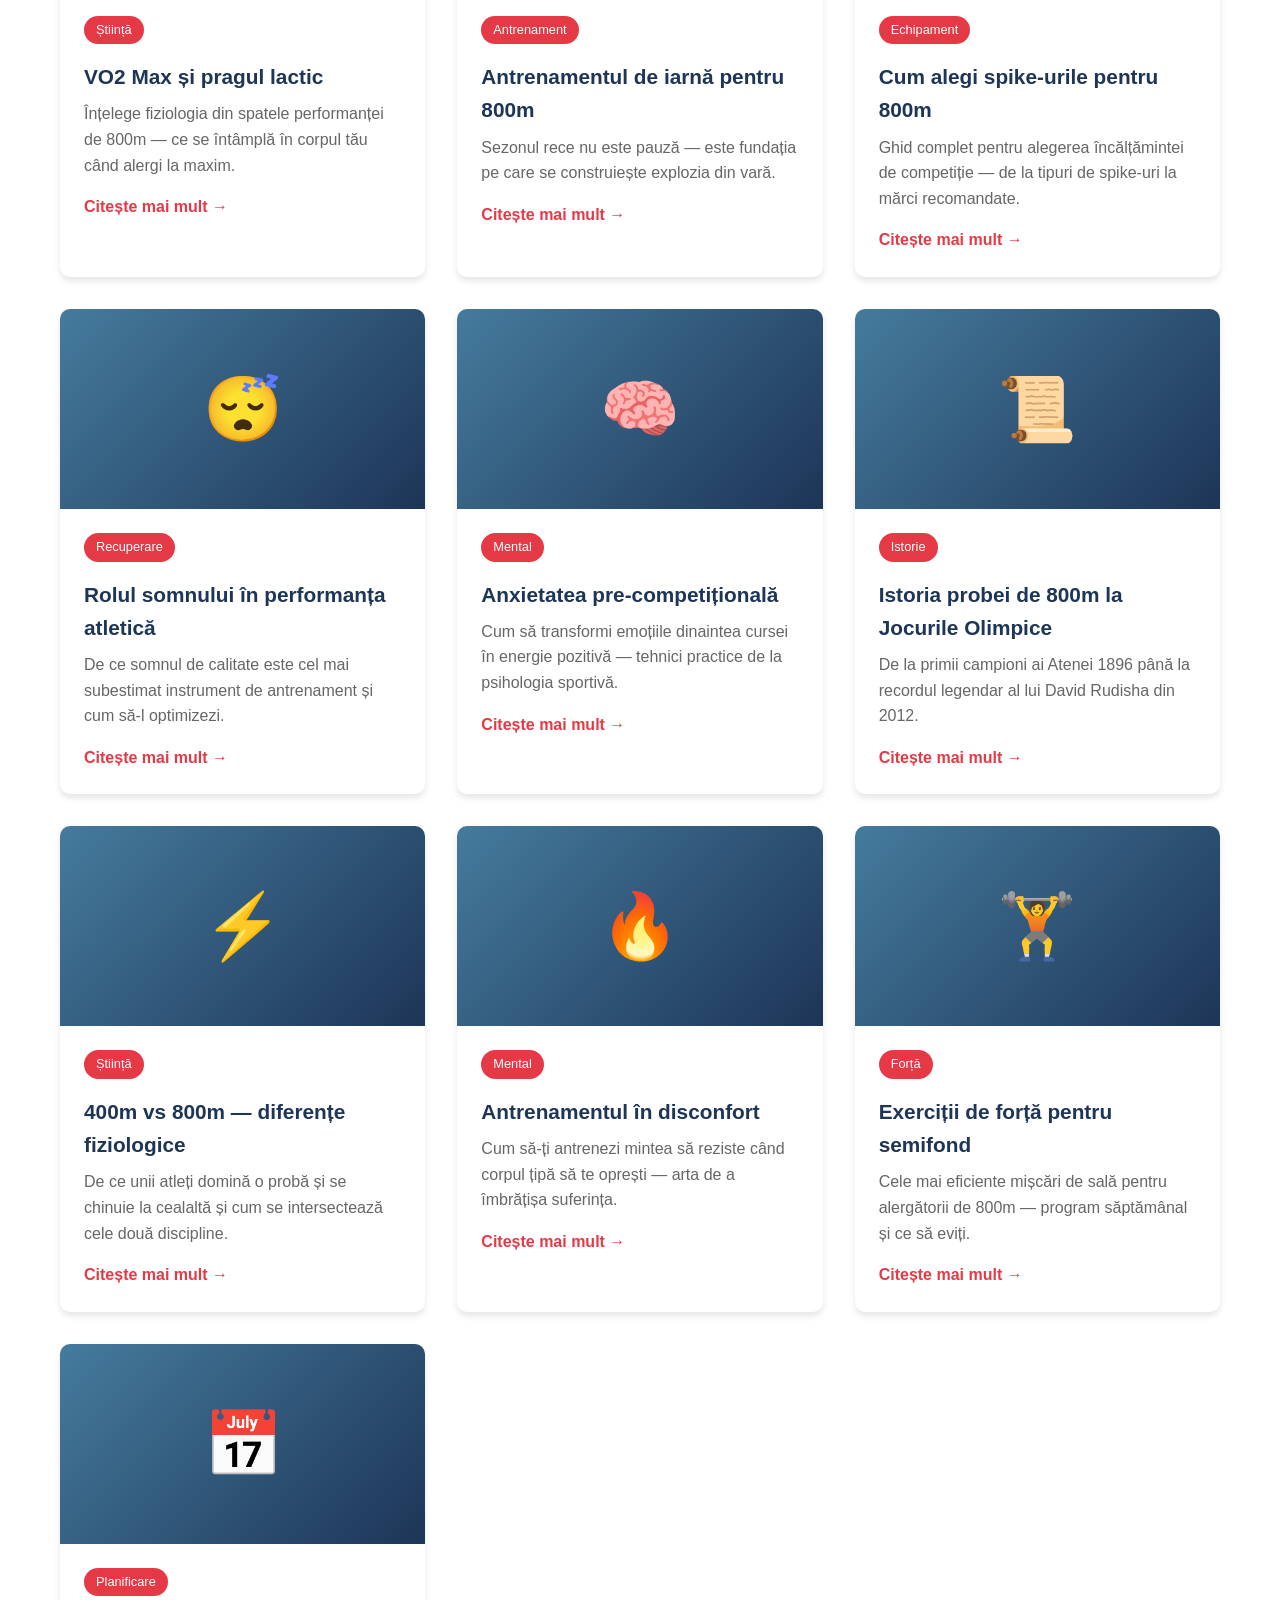
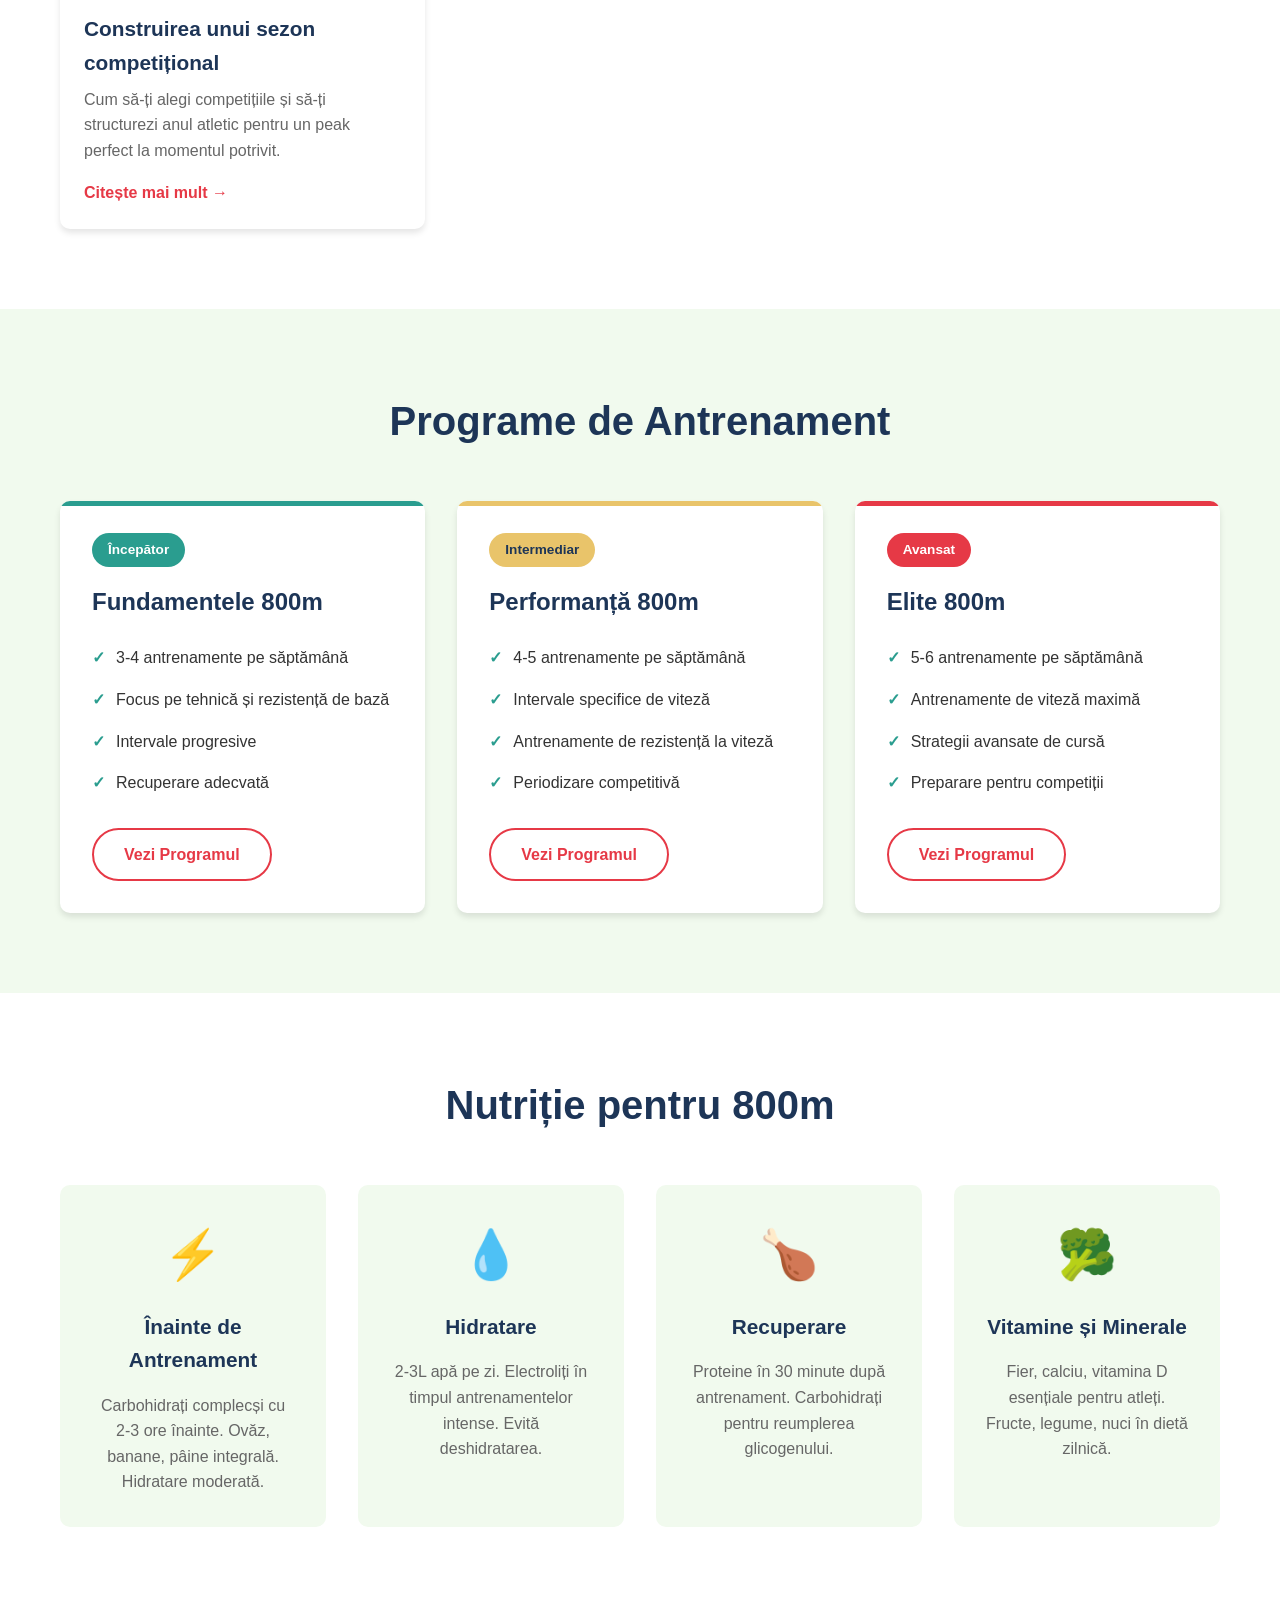
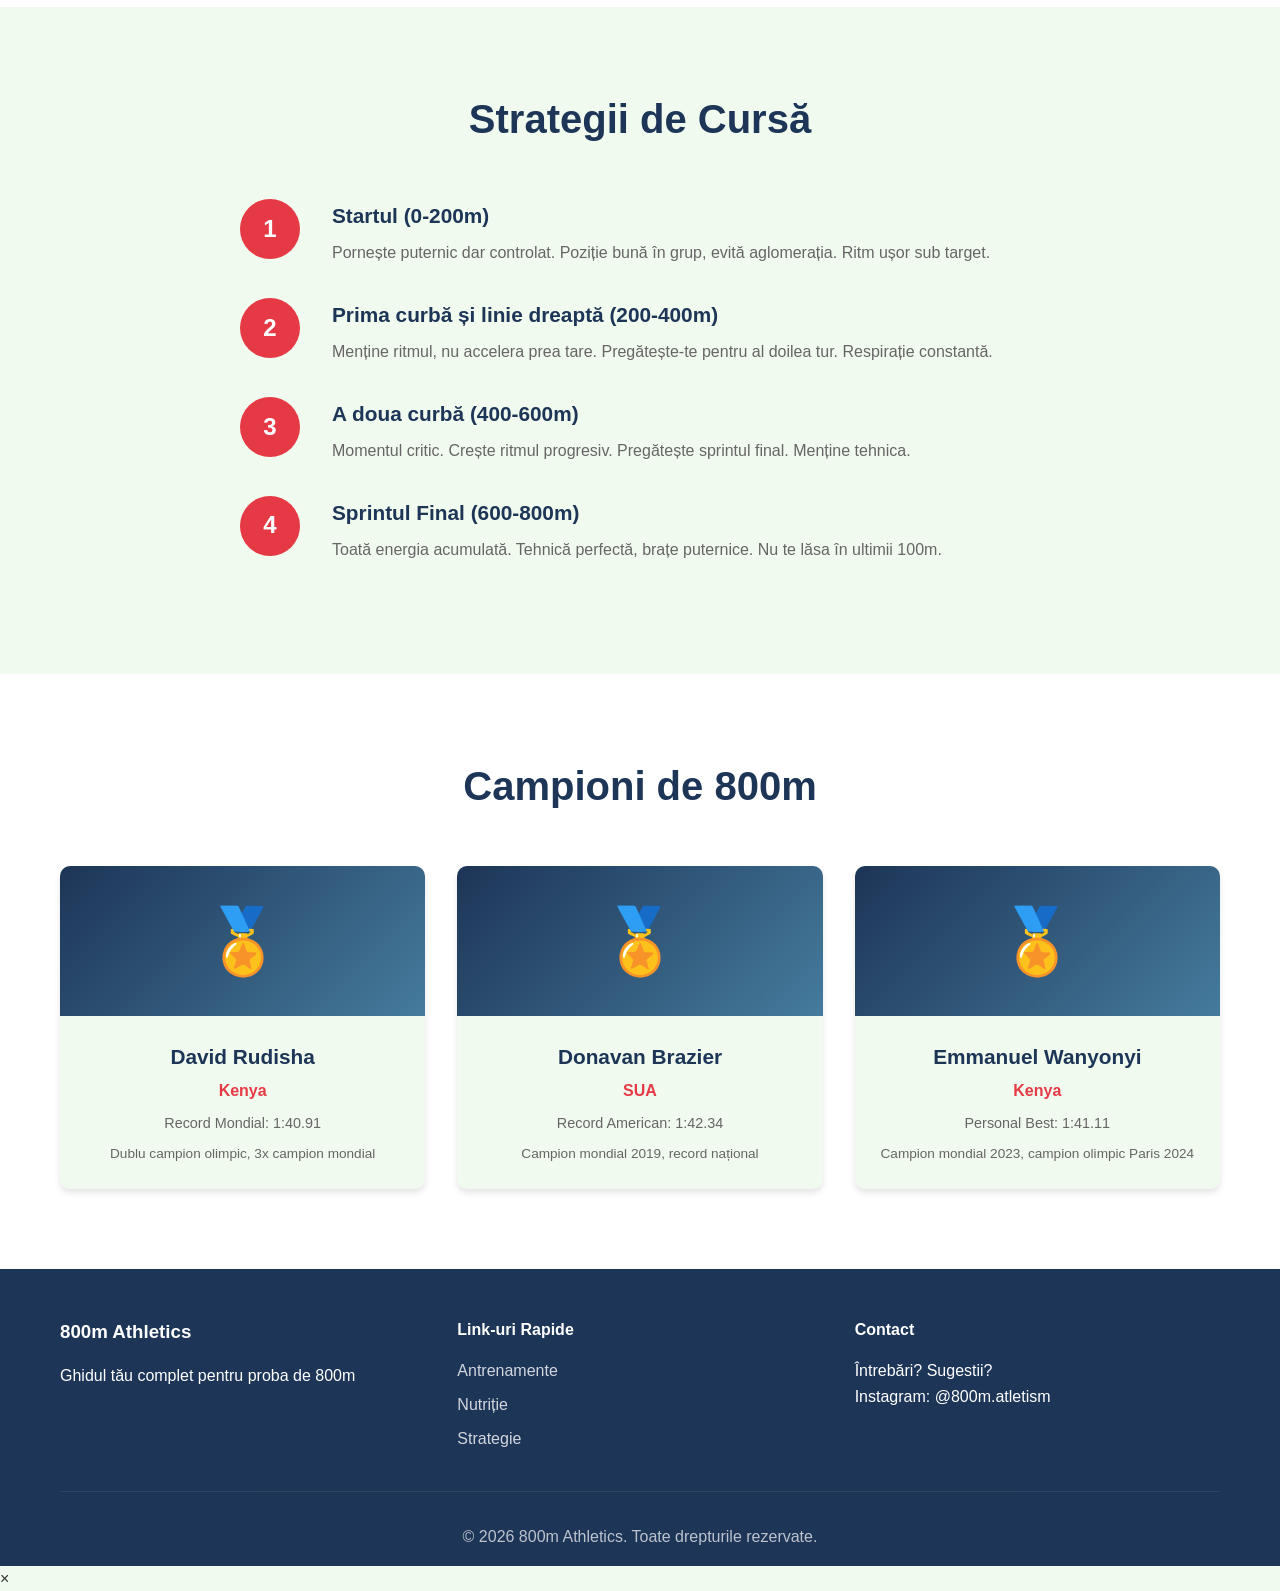
==== commit cd4665a5: "feat: 13 articole complete cu conținut expandabil Articole noi (10): - VO2 Max și pragul lactic - An" ====
--- a/index.html
+++ b/index.html
@@ -4,39 +4,9 @@
     <meta charset="UTF-8">
     <meta name="viewport" content="width=device-width, initial-scale=1.0">
     <meta name="description" content="Resursă completă pentru atleții de 800m - antrenamente, strategii, nutriție și noutăți">
-    <meta name="keywords" content="800m, atletism, antrenament, alergare, mijloc, strategie cursă, nutriție sportivă">
-    <meta property="og:title" content="800m Athletics - Ghid Complet pentru Atleți">
-    <meta property="og:description" content="Antrenamente specializate, strategii de cursă și sfaturi de la experți pentru proba de 800m">
-    <meta property="og:url" content="https://800m.ro">
-    <meta property="og:type" content="website">
-    <meta property="og:locale" content="ro_RO">
-    <meta property="og:image" content="https://800m.ro/og-image.png">
-    <meta property="og:image:width" content="1200">
-    <meta property="og:image:height" content="630">
-    <meta name="twitter:card" content="summary_large_image">
-    <meta name="twitter:title" content="800m Athletics — Ghid Complet pentru Atleți">
-    <meta name="twitter:description" content="Antrenamente specializate, strategii de cursă și sfaturi de la experți pentru proba de 800m">
-    <meta name="twitter:image" content="https://800m.ro/og-image.png">
-    <meta name="robots" content="index, follow, max-snippet:-1, max-image-preview:large">
-    <link rel="canonical" href="https://800m.ro">
-    <link rel="sitemap" type="application/xml" title="Sitemap" href="/sitemap.xml">
-    <title>800m Athletics — Ghid Complet pentru Atleți | Antrenamente, Nutriție, Strategii</title>
+    <meta name="keywords" content="800m, atletism, antrenament, alergare, mijloc, strategie cursă">
+    <title>800m Athletics - Ghid Complet pentru Atleți</title>
     <link rel="stylesheet" href="styles.css">
-    <script type="application/ld+json">
-    {
-        "@context": "https://schema.org",
-        "@type": "WebSite",
-        "name": "800m Athletics",
-        "url": "https://800m.ro",
-        "description": "Resursă completă pentru atleții de 800m — antrenamente, strategii, nutriție și noutăți",
-        "inLanguage": "ro",
-        "publisher": {
-            "@type": "Organization",
-            "name": "800m Athletics",
-            "url": "https://800m.ro"
-        }
-    }
-    </script>
 </head>
 <body>
     <header>
@@ -52,7 +22,7 @@
                     <li><a href="#antrenamente">Antrenamente</a></li>
                     <li><a href="#nutritie">Nutriție</a></li>
                     <li><a href="#strategie">Strategie</a></li>
-                    <li><a href="#campioni">Campioni</a></li>
+                    <li><a href="#profiluri">Campioni</a></li>
                 </ul>
                 <div class="hamburger">
                     <span></span>
@@ -97,325 +67,227 @@
             <div class="container">
                 <h2 class="section-title">Noutăți și Articole</h2>
                 <div class="news-grid">
-                    <!-- Articolul 1: Existent - Îmbunătățit -->
-                    <article class="news-card" id="articol-1">
-                        <div class="news-image">
-                            <div class="placeholder-image">🏃</div>
-                        </div>
+
+                    <!-- Article 1 -->
+                    <article class="news-card">
+                        <div class="news-image"><div class="placeholder-image">⏱️</div></div>
                         <div class="news-content">
                             <span class="news-category">Antrenament</span>
                             <h3>Cum să-ți îmbunătățești timpul în 800m</h3>
-                            <p class="news-date">18 mai 2026</p>
-                            <p>Strategii dovedite pentru a scădea secundele vitale din timpul tău personal. De la interval training la tempo runs, descoperă metodele folosite de atleții de top...</p>
-                            <a href="#articol-1-content" class="btn btn-outline read-more-btn">Citește mai mult →</a>
-                            <div class="article-full" id="articol-1-content">
-                                <h3>Metode de antrenament pentru îmbunătățirea timpului</h3>
-                                <p>Pentru a progresa în proba de 800m, ai nevoie de o combinație echilibrată între viteză, rezistență și strategie. Iată cele mai eficiente metode:</p>
-                                <h4>1. Interval Training (200m — 400m)</h4>
-                                <p>Alergi 6-8 repetări de 200m la 85-90% din efortul maxim, cu pauză de 90 secunde între ele. Alternativ, 4-5 repetări de 400m la 80% efort, cu 3 minute pauză. Acest antrenament dezvoltă capacitatea anaerobă — esențială pentru ultimii 300m ai cursei.</p>
-                                <h4>2. Tempo Runs</h4>
-                                <p>Alergi 20-30 minute la un ritm constant, confortabil-dificil (75-80% din ritmul maxim). O dată pe săptămână, acest antrenament construiește baza aerobă care susține întreaga cursă.</p>
-                                <h4>3. Antrenamentul de viteză pură</h4>
-                                <p>Sesiuni de 60-100m la viteză maximă, cu recuperare completă (3-5 minute). Doar o dată la 10 zile. Îți oferă viteza maximă de care ai nevoie în sprintul final.</p>
-                                <h4>Exemplu de săptămână tipică:</h4>
-                                <ul>
-                                    <li>Luni: Tempo run 25min + stretching</li>
-                                    <li>Marți: Intervale 8×200m + forță</li>
-                                    <li>Miercuri: Alergare ușoară 40min</li>
-                                    <li>Joi: Intervale 5×400m + pliometrie</li>
-                                    <li>Vineri: Odihnă sau alergare foarte ușoară</li>
-                                    <li>Sâmbătă: Antrenament de viteză 6×80m</li>
-                                    <li>Duminică: Odihnă completă</li>
-                                </ul>
-                            </div>
-                        </div>
-                    </article>
-
-                    <!-- Articolul 2: Existent - Îmbunătățit -->
-                    <article class="news-card" id="articol-2">
-                        <div class="news-image">
-                            <div class="placeholder-image">🥗</div>
-                        </div>
+                            <p>Strategii dovedite pentru a scădea secundele vitale din timpul tău personal — de la intervale specifice la periodizare inteligentă.</p>
+                            <a href="#" class="read-more">Citește mai mult →</a>
+                        </div>
+                        <div class="article-full">
+                            <p>Pentru a-ți îmbunătăți timpul în 800m, trebuie să combini trei tipuri de antrenament: rezistența aerobă (baza), rezistența la viteză (capacitatea de a menține un ritm ridicat) și viteza pură (sprintul final).</p>
+                            <p><strong>Antrenamentul pe intervale</strong> este inima progresului tău. Începe cu 6×400m la ritmul dorit de cursă, cu 3 minute recuperare între repetări. Progresiv, crești la 5×600m și apoi 4×800m. Scopul este să-ți obișnuiești corpul cu ritmul-țintă pe distanțe din ce în ce mai mari.</p>
+                            <p><strong>Periodizarea</strong> este crucială. Împarte-ți sezonul în 4 faze: bază (8 săptămâni — kilometraj mare, intensitate joasă), pre-competițional (6 săptămâni — introduci intervale specifice), competițional (8 săptămâni — vârf de formă, competiții frecvente) și tranziție (2-3 săptămâni — recuperare activă).</p>
+                            <p>Nu neglija <strong>detaliile mici</strong>: încălzirea corectă (15-20 minute alergare ușoară + drills + 2-3 accelerări de 80m), recuperarea între antrenamente (minim 48 ore după sesiuni intense) și somnul de calitate (7-9 ore pe noapte).</p>
+                        </div>
+                    </article>
+
+                    <!-- Article 2 -->
+                    <article class="news-card">
+                        <div class="news-image"><div class="placeholder-image">🥗</div></div>
                         <div class="news-content">
                             <span class="news-category">Nutriție</span>
                             <h3>Alimentația optimă înainte de cursă</h3>
-                            <p class="news-date">14 mai 2026</p>
-                            <p>Ce să mănânci cu 24h, 4h și 1h înainte de o competiție importantă. Ghidul complet de nutriție precompetițională...</p>
-                            <a href="#articol-2-content" class="btn btn-outline read-more-btn">Citește mai mult →</a>
-                            <div class="article-full" id="articol-2-content">
-                                <h3>Ghid nutrițional precompetițional</h3>
-                                <h4>Cu 24 de ore înainte</h4>
-                                <p>Mese echilibrate, bogate în carbohidrați complecși: paste integrale, orez brun, cartofi dulci. Evită alimentele grele, prăjite sau prea bogate în fibre. Proteine moderate: pui, pește, ouă.</p>
-                                <h4>Cu 4 ore înainte</h4>
-                                <p>Masă ușoară: sandviș cu pâine albă și curcan, banană, iaurt degresat. Carbohidrați simpli, ușor de digerat. 500ml apă.</p>
-                                <h4>Cu 1 oră înainte</h4>
-                                <p>Doar o gustare mică dacă simți nevoia: o banană, un baton energizant, sau o felie de pâine cu miere. 200ml apă. Nu mânca nimic nou — rămâi la alimentele testate în antrenamente.</p>
-                                <h4>Ce să eviți</h4>
-                                <ul>
-                                    <li>Lactatele — pot cauza disconfort gastric</li>
-                                    <li>Alimente grase — digestie lentă, senzație de greutate</li>
-                                    <li>Cofeina în exces — anxietate, deshidratare</li>
-                                    <li>Băuturi carbogazoase — balonare</li>
-                                </ul>
-                            </div>
-                        </div>
-                    </article>
-
-                    <!-- Articolul 3: NOU — Tehnica fazei de "float" -->
-                    <article class="news-card" id="articol-3">
-                        <div class="news-image">
-                            <div class="placeholder-image">🏃‍♂️</div>
-                        </div>
-                        <div class="news-content">
-                            <span class="news-category">Tehnică</span>
-                            <h3>Faza de "Float" — Secretul turului doi</h3>
-                            <p class="news-date">21 mai 2026</p>
-                            <p>Cum să economisești energie în primii 500m ca să ai rezerve pentru un sprint final devastator...</p>
-                            <a href="#articol-3-content" class="btn btn-outline read-more-btn">Citește mai mult →</a>
-                            <div class="article-full" id="articol-3-content">
-                                <h3>Faza de "Float" — Arma secretă a atletului de 800m</h3>
-                                <p>Una dintre cele mai subtile dar puternice tehnici din proba de 800m este faza de "float" — momentul din turul doi în care alergi rapid dar relaxat, economisind energie pentru sprintul final. David Rudisha, deținătorul recordului mondial, era un maestru al acestei faze.</p>
-                                <h4>Ce este faza de float?</h4>
-                                <p>După primii 200m explozivi și instalarea în ritmul de cursă (200-400m), vine momentul critic: 400-600m. Aici majoritatea atleților fie accelerează prea devreme și se blochează, fie încetinesc prea mult și pierd contactul. Float-ul înseamnă să menții o viteză ridicată (95% din ritmul de cursă) dar cu un efort muscular redus — relaxezi umerii, reduci înălțimea genunchilor cu 2-3cm, și lași inerția să te poarte.</p>
-                                <h4>Cum antrenezi float-ul</h4>
-                                <ol>
-                                    <li><strong>Exercițiul "Fast-Float-Fast":</strong> 200m rapizi (90%), 200m float (85% dar relaxat), 200m rapizi (95%). 3 serii cu 5 minute pauză.</li>
-                                    <li><strong>Antrenament de percepție a efortului:</strong> Alergi 600m cronometrați, dar în primii 300m contează doar senzația de relaxare, nu timpul. Înregistrează-te video și compară postura.</li>
-                                    <li><strong>Alternarea ritmurilor:</strong> Pe banda de alergare, alternează 90 secunde la ritm de cursă cu 30 secunde la ritm de float. 8-10 cicluri.</li>
-                                </ol>
-                                <h4>Semne că execuți corect float-ul:</h4>
-                                <ul>
-                                    <li>Respirația se reglează în 2-3 pași după tranziție</li>
-                                    <li>Brațele se mișcă fluid, fără încordare în umeri</li>
-                                    <li>Poți menține același ritm încă 150-200m fără senzația de epuizare</li>
-                                </ul>
-                                <p><em>Sfatul campionilor: "Învață să fii rapid fără să pari rapid."</em></p>
-                            </div>
-                        </div>
-                    </article>
-
-                    <!-- Articolul 4: NOU — Periodizarea sezonului -->
-                    <article class="news-card" id="articol-4">
-                        <div class="news-image">
-                            <div class="placeholder-image">📅</div>
-                        </div>
-                        <div class="news-content">
-                            <span class="news-category">Planificare</span>
-                            <h3>Periodizarea sezonului de 800m</h3>
-                            <p class="news-date">22 mai 2026</p>
-                            <p>Structura completă a unui sezon competițional: cum îți planifici antrenamentele de la pregătirea de bază până la vârful de formă...</p>
-                            <a href="#articol-4-content" class="btn btn-outline read-more-btn">Citește mai mult →</a>
-                            <div class="article-full" id="articol-4-content">
-                                <h3>Ghidul complet de periodizare pentru sezonul de 800m</h3>
-                                <p>Un sezon bine planificat face diferența între un record personal și o accidentare. Iată structura optimă pe 4 macro-cicluri.</p>
-                                <h4>1. Faza de bază (8-10 săptămâni — noiembrie-decembrie)</h4>
-                                <p>Construiești fundația aerobă. Volum mare, intensitate mică. Alergări lungi (45-60min), tempo runs, circuit de forță generală. 50-60km/săptămână. Zero antrenament specific de 800m. Corpul tău acumulează capacitate.</p>
-                                <h4>2. Faza de construcție (6-8 săptămâni — ianuarie-februarie)</h4>
-                                <p>Introduci intervalele specifice. Volumul scade ușor, intensitatea crește. 200m și 400m repeats, antrenamente de viteză pe distanțe mai lungi (600m-1000m). Forța devine specifică: genuflexiuni, împins, pliometrie ușoară.</p>
-                                <h4>3. Faza competițională (8-12 săptămâni — martie-iunie)</h4>
-                                <p>Volum scade la 30-40km/săptămână, intensitatea atinge maximul. Intervale pe 200m și 300m la ritm de cursă sau mai rapid. Competiții o dată la 1-2 săptămâni. În săptămâna dinaintea competiției importante: volum redus cu 40%, intensitatea se menține (tapering).</p>
-                                <h4>4. Faza de vârf și tranziție (2-3 săptămâni)</h4>
-                                <p>Competiția țintă. După ea: 1-2 săptămâni de repaus activ (înot, ciclism, alergare ușoară). Corpul are nevoie de recuperare completă înainte de următorul ciclu.</p>
-                                <h4>Reguli de aur:</h4>
-                                <ul>
-                                    <li>Nu sări fazele — o bază solidă previne accidentările</li>
-                                    <li>Ascultă-ți corpul — durerea persistentă nu e "slăbiciune care trebuie învinsă"</li>
-                                    <li>Crește volumul cu maxim 10% pe săptămână</li>
-                                    <li>Programează o săptămână de recuperare la fiecare 4 săptămâni</li>
-                                </ul>
-                            </div>
-                        </div>
-                    </article>
-
-                    <!-- Articolul 5: Existent - Îmbunătățit -->
-                    <article class="news-card" id="articol-5">
-                        <div class="news-image">
-                            <div class="placeholder-image">🏆</div>
-                        </div>
+                            <p>Ce să mănânci cu 24h, 4h și 1h înainte de o competiție importantă — un plan alimentar complet pentru ziua cursei.</p>
+                            <a href="#" class="read-more">Citește mai mult →</a>
+                        </div>
+                        <div class="article-full">
+                            <p>Nutriția pre-cursă poate face diferența între un personal best și o cursă ratată. Regula de aur: <strong>nimic nou în ziua competiției</strong>. Testează-ți planul alimentar la antrenamente înainte.</p>
+                            <p><strong>Cu 24 de ore înainte:</strong> Focalizează-te pe carbohidrați complecși — paste integrale, orez brun, cartofi dulci, quinoa. Adaugă o sursă slabă de proteină (piept de pui, pește) și legume fierte (nu crude, pentru digestie ușoară). Hidratează-te constant — 2-3 litri de apă distribuiți pe parcursul zilei, nu toți odată.</p>
+                            <p><strong>Cu 4 ore înainte de start:</strong> Masa principală pre-cursă. Ovăz cu banană și miere, sau pâine integrală cu unt de arahide și gem, plus un pahar de suc de fructe diluat. Porția trebuie să fie familiară și ușor de digerat — 500-700 calorii, bogate în carbohidrați, sărace în grăsimi și fibre.</p>
+                            <p><strong>Cu 60-90 minute înainte:</strong> O gustare ușoară: o banană, un gel energizant (testat anterior!), sau 2-3 biscuiți simpli. Ultima hidratare serioasă — 300-400ml apă, apoi doar înghițituri mici până la start. Evită lactatele, alimentele prăjite și băuturile carbogazoase — toate pot cauza disconfort gastric în timpul cursei.</p>
+                        </div>
+                    </article>
+
+                    <!-- Article 3 -->
+                    <article class="news-card">
+                        <div class="news-image"><div class="placeholder-image">🏆</div></div>
                         <div class="news-content">
                             <span class="news-category">Competiție</span>
                             <h3>Tactici de cursă pentru 800m</h3>
-                            <p class="news-date">10 mai 2026</p>
-                            <p>Cum să gestionezi ritmul, poziția și sprintul final în proba de 800m. Cele trei tactici principale explicate detaliat...</p>
-                            <a href="#articol-5-content" class="btn btn-outline read-more-btn">Citește mai mult →</a>
-                            <div class="article-full" id="articol-5-content">
-                                <h3>Tacticile principale în cursa de 800m</h3>
-                                <h4>Tactica "Front Runner"</h4>
-                                <p>Iei conducerea din primii 100m și impui un ritm ridicat. Funcționează dacă ai un timp personal net superior adversarilor. David Rudisha la Londra 2012 e exemplul perfect. Risc: dacă subestimezi adversarii, poți rămâne fără energie în ultimii 150m.</p>
-                                <h4>Tactica "Sit and Kick"</h4>
-                                <p>Stai în spatele liderului, pe culoarul 1 sau 2, primele 600m. Economisești energie și ataci în ultimii 200m cu un sprint decisiv. Necesită viteză maximă excelentă. E tactica preferată de majoritatea atleților kenieni.</p>
-                                <h4>Tactica "Surge and Break"</h4>
-                                <p>Accelerezi brusc între 400m și 500m (la începutul turului doi), rupând ritmul grupului. Dacă reușești să creezi un gap de 5-10m, presiunea psihologică asupra adversarilor e imensă. Necesită curaj și condiție fizică excepțională.</p>
-                                <h4>Greșeli comune:</h4>
-                                <ul>
-                                    <li>Să pornești prea repede în primii 200m din entuziasm</li>
-                                    <li>Să rămâi blocat în interiorul pistei fără spațiu de depășire</li>
-                                    <li>Să ataci prea devreme (500m) și să te blochezi la 700m</li>
-                                </ul>
-                            </div>
-                        </div>
-                    </article>
-                    <!-- Articolul 6: NOU — Forță explozivă -->
-                    <article class="news-card" id="articol-6">
-                        <div class="news-image">
-                            <div class="placeholder-image">💪</div>
-                        </div>
+                            <p>Cum să gestionezi ritmul, poziția și sprintul final — strategii concrete pe care le poți aplica la următoarea competiție.</p>
+                            <a href="#" class="read-more">Citește mai mult →</a>
+                        </div>
+                        <div class="article-full">
+                            <p>800 de metri este o probă care îmbină viteza pură cu gândirea strategică. Există trei abordări tactice principale, iar alegerea depinde de stilul tău de alergare și de competiție.</p>
+                            <p><strong>Front-running (David Rudisha style):</strong> Preiei conducerea și impui ritmul tău. Funcționează dacă ai un ritm constant excelent și vrei să eviți aglomerația. Riscul: poți fi depășit pe final dacă ai forțat prea tare. Ideal pentru atleții cu finishing kick mai slab.</p>
+                            <p><strong>Negative split:</strong> Primul tur mai lent, al doilea mai rapid — strategia clasică de campioni. Primii 400m cu 2-3 secunde mai lenți decât jumătatea timpului-țintă, apoi accelerezi progresiv. Necesită disciplină mentală și încredere că poți recupera. Avantaj: rezerve proaspete pentru ultimii 200m.</p>
+                            <p><strong>Sit-and-kick:</strong> Stai în pluton, poziția 3-5, și ataci în ultimii 200-250m. Funcționează dacă ai un sprint final exploziv. Riscul major: să fii blocat în interior și să nu poți ieși la momentul potrivit. Poziționează-te strategic la coada primului grup, nu la mijlocul pachetului.</p>
+                        </div>
+                    </article>
+
+                    <!-- Article 4 -->
+                    <article class="news-card">
+                        <div class="news-image"><div class="placeholder-image">🧬</div></div>
+                        <div class="news-content">
+                            <span class="news-category">Știință</span>
+                            <h3>VO2 Max și pragul lactic</h3>
+                            <p>Înțelege fiziologia din spatele performanței de 800m — ce se întâmplă în corpul tău când alergi la maxim.</p>
+                            <a href="#" class="read-more">Citește mai mult →</a>
+                        </div>
+                        <div class="article-full">
+                            <p>Proba de 800m este unică: se aleargă la aproximativ 120-130% din VO2 max, ceea ce înseamnă că sistemul tău aerobic este la capacitate maximă, iar sistemul anaerob acoperă diferența. Înțelegerea acestei interacțiuni este cheia antrenamentului inteligent.</p>
+                            <p><strong>VO2 max</strong> (consumul maxim de oxigen) măsoară capacitatea corpului tău de a transporta și utiliza oxigenul. Pentru atleții de 800m, valorile tipice sunt 65-75 ml/kg/min la bărbați și 55-65 la femei. Elita atinge peste 80. Se antrenează prin intervale lungi (3-5 minute la 90-95% din max) și alergări în tempo.</p>
+                            <p><strong>Pragul lactic</strong> este intensitatea la care acidul lactic începe să se acumuleze mai repede decât poate fi eliminat. La 800m, ești peste acest prag cam din secunda 45 a cursei. Antrenamentul specific crește toleranța la lactat — corpul tău învață să funcționeze eficient chiar și cu mușchii "în flăcări".</p>
+                            <p><strong>Cum le antrenezi împreună:</strong> Intervalele de 600-800m la ritm de cursă îți cresc VO2 max-ul, în timp ce repetările mai scurte (200-300m) cu recuperare incompletă îți antrenează toleranța la lactat. Combină ambele tipuri săptămânal pentru rezultate maxime.</p>
+                        </div>
+                    </article>
+
+                    <!-- Article 5 -->
+                    <article class="news-card">
+                        <div class="news-image"><div class="placeholder-image">❄️</div></div>
+                        <div class="news-content">
+                            <span class="news-category">Antrenament</span>
+                            <h3>Antrenamentul de iarnă pentru 800m</h3>
+                            <p>Sezonul rece nu este pauză — este fundația pe care se construiește explozia din vară.</p>
+                            <a href="#" class="read-more">Citește mai mult →</a>
+                        </div>
+                        <div class="article-full">
+                            <p>Iarna este faza de construcție a bazei aerobe — fundamentul pe care se va clădi viteza din primăvară și vară. Nu te lăsa păcălit de vremea rece: acum se pun cărămizile performanței.</p>
+                            <p><strong>Kilometraj și rezistență:</strong> Crește volumul săptămânal cu 15-20% față de sezonul competițional. Alergări lungi (8-12 km) în ritm ușor, de 2-3 ori pe săptămână. Alternează cu sesiuni de fartlek — jocuri de viteză nestructurate care mențin contactul cu ritmul ridicat fără presiunea intervalelor fixe.</p>
+                            <p><strong>Forța în sală:</strong> 2 sesiuni pe săptămână de forță generală — genuflexiuni, îndreptări, fandări, exerciții pentru core. Iarna e momentul ideal să construiești masă musculară funcțională și să corectezi dezechilibrele.</p>
+                            <p><strong>Cross-training:</strong> Înotul, ciclismul sau schiul de fond completează perfect alergarea de iarnă. Reduc impactul asupra articulațiilor și îți mențin sistemul cardiovascular angajat. O sesiune de piscină sau bicicletă pe săptămână face minuni pentru recuperare și varietate.</p>
+                        </div>
+                    </article>
+
+                    <!-- Article 6 -->
+                    <article class="news-card">
+                        <div class="news-image"><div class="placeholder-image">👟</div></div>
+                        <div class="news-content">
+                            <span class="news-category">Echipament</span>
+                            <h3>Cum alegi spike-urile pentru 800m</h3>
+                            <p>Ghid complet pentru alegerea încălțămintei de competiție — de la tipuri de spike-uri la mărci recomandate.</p>
+                            <a href="#" class="read-more">Citește mai mult →</a>
+                        </div>
+                        <div class="article-full">
+                            <p>Spike-urile de 800m sunt diferite de cele de sprint (100-400m) și de cele de fond (1500m+). Proba de mijloc cere un echilibru între rigiditatea necesară vitezei și amortizarea necesară celor două tururi de pistă.</p>
+                            <p><strong>Tipuri de spike-uri:</strong> Cele de semifond (800m-1500m) au talpa intermediară — mai flexibilă decât sprint, mai rigidă decât fond. Cauți o placă de carbon sau nailon în talpă pentru propulsie, dar și suficientă amortizare în călcâi pentru contactul cu pista pe curbă. Greutatea ideală: 140-180g per pereche.</p>
+                            <p><strong>Mărci recomandate:</strong> Nike Dragonfly (excelentă combinație viteză-amortizare, preferata multor semifondiști), Adidas Adizero Avanti (talpă agresivă, bun pentru atleții care atacă puternic), New Balance MD800 (clasic, echilibrat), HOKA Cielo MD (amortizare superioară pentru atleții mai grei).</p>
+                            <p><strong>Cum le probezi:</strong> Spike-urile trebuie să fie fixe, fără spațiu în călcâi dar cu 3-5mm în față. Poartă-le la 2-3 antrenamente înainte de competiție — niciodată direct la cursă. Înlocuiește-le după 300-400 km de utilizare, chiar dacă arată bine — amortizarea se degradează invizibil.</p>
+                        </div>
+                    </article>
+
+                    <!-- Article 7 -->
+                    <article class="news-card">
+                        <div class="news-image"><div class="placeholder-image">😴</div></div>
+                        <div class="news-content">
+                            <span class="news-category">Recuperare</span>
+                            <h3>Rolul somnului în performanța atletică</h3>
+                            <p>De ce somnul de calitate este cel mai subestimat instrument de antrenament și cum să-l optimizezi.</p>
+                            <a href="#" class="read-more">Citește mai mult →</a>
+                        </div>
+                        <div class="article-full">
+                            <p>Somnul nu este doar odihnă — este faza în care corpul tău reconstruiește fibrele musculare, consolidează memoria motorie și secretă hormonul de creștere. Pentru un atlet de 800m, somnul face diferența între stagnare și progres.</p>
+                            <p><strong>Fiziologia somnului atletic:</strong> Hormonul de creștere (HGH) este secretat aproape exclusiv în fazele de somn profund (stadiile 3-4), care apar în primele cicluri de somn ale nopții. Testosteronul — critic pentru sinteza proteică — atinge vârful în timpul somnului REM, mai frecvent spre dimineață. Redu somnul și reduci ambele.</p>
+                            <p><strong>Cât somn ai nevoie:</strong> Studiile arată că atleții de anduranță au nevoie de 8-10 ore, nu 7-8 ca populația generală. Roger Federer dormea 11-12 ore în perioadele de turneu. Nu e lux — e necesitate fiziologică. Dacă te antrenezi intens, țintește 9 ore minim.</p>
+                            <p><strong>Optimizare practică:</strong> Orar constant (culcare și trezire la aceleași ore, inclusiv în weekend), cameră răcoroasă (18-20°C), întuneric total, fără ecrane cu 60 minute înainte de culcare (lumina albastră suprimă melatonina), evită cofeina după ora 14:00. Dacă ai antrenamente de dimineață, un pui de somn de 20-30 minute după-amiaza compensează parțial deficitul.</p>
+                        </div>
+                    </article>
+
+                    <!-- Article 8 -->
+                    <article class="news-card">
+                        <div class="news-image"><div class="placeholder-image">🧠</div></div>
+                        <div class="news-content">
+                            <span class="news-category">Mental</span>
+                            <h3>Anxietatea pre-competițională</h3>
+                            <p>Cum să transformi emoțiile dinaintea cursei în energie pozitivă — tehnici practice de la psihologia sportivă.</p>
+                            <a href="#" class="read-more">Citește mai mult →</a>
+                        </div>
+                        <div class="article-full">
+                            <p>Toată lumea simte anxietate înainte de cursă — inclusiv campionii olimpici. Diferența este cum o folosești: ca frână sau ca propulsie. Anxietatea și entuziasmul au aproape aceleași simptome fiziologice (inima bate tare, palmele transpiră). E doar o chestiune de interpretare.</p>
+                            <p><strong>Tehnica de respirație 4-7-8:</strong> Inspiră pe nas 4 secunde, ține aerul 7 secunde, expiră lent pe gură 8 secunde. Activează sistemul nervos parasimpatic și reduce cortizolul. Practică de 3-4 ori în cele 10 minute dinaintea startului. Funcționează chiar și în call room.</p>
+                            <p><strong>Vizualizarea:</strong> Cu 15 minute înainte de cursă, închide ochii și rulează mental cursa perfectă. Simte pista sub picioare, auzi publicul, vezi-te executând tactica aleasă și trecând linia de sosire. Studiile arată că vizualizarea activează aproape aceleași circuite neuronale ca și execuția reală.</p>
+                            <p><strong>Rutina pre-cursă:</strong> Creează-ți un ritual personal — aceleași gesturi, aceeași muzică, aceleași cuvinte-cheie pe care ți le repeți. Rutina creează predictibilitate, iar predictibilitatea calmează creierul. "Controlul vine din rutină, nu din eliminarea emoțiilor" — un principiu al psihologiei sportive de elită.</p>
+                        </div>
+                    </article>
+
+                    <!-- Article 9 -->
+                    <article class="news-card">
+                        <div class="news-image"><div class="placeholder-image">📜</div></div>
+                        <div class="news-content">
+                            <span class="news-category">Istorie</span>
+                            <h3>Istoria probei de 800m la Jocurile Olimpice</h3>
+                            <p>De la primii campioni ai Atenei 1896 până la recordul legendar al lui David Rudisha din 2012.</p>
+                            <a href="#" class="read-more">Citește mai mult →</a>
+                        </div>
+                        <div class="article-full">
+                            <p>Proba de 800m face parte din programul olimpic încă de la primele Jocuri moderne din 1896, când australianul Edwin Flack a câștigat aurul cu 2:11.0. De atunci, evoluția a fost spectaculoasă — de la tacticile conservatoare ale începutului de secol XX la explozia de viteză din era modernă.</p>
+                            <p><strong>Recordul mondial olimpic</strong> care a șocat lumea: Londra 2012, David Rudisha — 1:40.91. A condus cursa de la start la finiș, un front-running perfect, și a devenit primul și singurul om care a spart bariera de 1:41.00. În acea cursă, toți cei 8 finaliști au alergat sub 1:44 — cea mai rapidă finală olimpică din istorie până astăzi.</p>
+                            <p><strong>Evoluția recordului mondial:</strong> 1:51.9 (1912, Ted Meredith) → 1:46.6 (1939, Rudolf Harbig, a rezistat 16 ani) → 1:44.3 (1962, Peter Snell) → 1:41.73 (1981, Sebastian Coe) → 1:41.11 (2010, Rudisha) → 1:40.91 (2012, Rudisha). Timp de un secol, recordul a scăzut cu doar 11 secunde — fiecare zecime cucerită cu efort supraomenesc.</p>
+                            <p><strong>Rivalități legendare:</strong> Sebastian Coe vs Steve Ovett (Marea Britanie, anii '80) — două medalii olimpice de aur împărțite, prietenie și rivalitate. Wilson Kipketer vs Vebjørn Rodal (anii '90) — danezul de origine kenyană a dominat era cu 3 titluri mondiale consecutive.</p>
+                        </div>
+                    </article>
+
+                    <!-- Article 10 -->
+                    <article class="news-card">
+                        <div class="news-image"><div class="placeholder-image">⚡</div></div>
+                        <div class="news-content">
+                            <span class="news-category">Știință</span>
+                            <h3>400m vs 800m — diferențe fiziologice</h3>
+                            <p>De ce unii atleți domină o probă și se chinuie la cealaltă și cum se intersectează cele două discipline.</p>
+                            <a href="#" class="read-more">Citește mai mult →</a>
+                        </div>
+                        <div class="article-full">
+                            <p>Cele două probe par similare — ambele sunt tururi de pistă — dar fiziologic vorbind, sunt aproape sporturi diferite. 400m este ~60% anaerob, 800m este ~60% aerob. Aproape o inversare completă a sistemului energetic dominant.</p>
+                            <p><strong>Fibre musculare:</strong> Atleții de 400m au predominant fibre de tip IIx (explozive, rapide, obosesc repede). Cei de 800m au un mix echilibrat între tip I (rezistente), tip IIa (intermediare) și tip IIx. Antrenamentul specific poate converti fibrele IIx în IIa — mai rezistente la oboseală, păstrând o parte din explozivitate.</p>
+                            <p><strong>Cerințe de antrenament opuse:</strong> Pentru 400m, accentul cade pe viteză maximă, forță explozivă și toleranță la lactat pe termen scurt. Pentru 800m, ai nevoie de o bază aerobă solidă (kilometraj săptămânal de 50-80 km) combinată cu viteză specifică. Săritul direct de la 400m la 800m fără construirea bazei aerobe este rețeta garantată pentru accidentări și rezultate slabe.</p>
+                            <p><strong>Atleții care au excelat la ambele:</strong> Alberto Juantorena (Cuba) — singurul atlet din istorie care a câștigat aurul olimpic la 400m și 800m în aceeași ediție (Montreal 1976). Ato Boldon a prezis că nimeni nu va mai repeta această dublă — diferența de specializare a devenit prea mare.</p>
+                        </div>
+                    </article>
+
+                    <!-- Article 11 -->
+                    <article class="news-card">
+                        <div class="news-image"><div class="placeholder-image">🔥</div></div>
+                        <div class="news-content">
+                            <span class="news-category">Mental</span>
+                            <h3>Antrenamentul în disconfort</h3>
+                            <p>Cum să-ți antrenezi mintea să reziste când corpul țipă să te oprești — arta de a îmbrățișa suferința.</p>
+                            <a href="#" class="read-more">Citește mai mult →</a>
+                        </div>
+                        <div class="article-full">
+                            <p>"Embrace the suck" — îmbrățișează suferința. Proba de 800m doare. Ultimii 200-300 de metri sunt o agonie controlată în care picioarele ard, plămânii cer aer și fiecare fibră musculară țipă să te oprești. Capacitatea de a funcționa în acest disconfort se antrenează, nu se naște.</p>
+                            <p><strong>Ce spune știința:</strong> Cercetătorul Samuele Marcora a demonstrat că percepția efortului (RPE — Rating of Perceived Exertion) este limitatorul principal al performanței, nu oboseala musculară per se. Cu alte cuvinte: te oprești când creierul decide că e prea greu, nu când mușchii chiar cedează. Antrenamentul mental poate crește acest prag.</p>
+                            <p><strong>Tehnici practice:</strong> Antrenamentele "over-distance" la sfârșitul sesiunii — după ce ești deja obosit, mai adaugi 2×200m la maxim. Antrenamentele cu recuperare intenționat scurtă te învață să produci putere chiar și cu lactat ridicat. Meditația de anduranță — te concentrezi pe o mantră simplă ("ușor, puternic, acum") în timpul efortului intens, antrenându-ți creierul să rămână calm sub presiune fiziologică.</p>
+                        </div>
+                    </article>
+
+                    <!-- Article 12 -->
+                    <article class="news-card">
+                        <div class="news-image"><div class="placeholder-image">🏋️</div></div>
                         <div class="news-content">
                             <span class="news-category">Forță</span>
-                            <h3>Antrenament de forță explozivă pentru 800m</h3>
-                            <p class="news-date">23 mai 2026</p>
-                            <p>Pliometria și antrenamentele de sală care transformă viteza maximă în performanță pe pistă...</p>
-                            <a href="#articol-6-content" class="btn btn-outline read-more-btn">Citește mai mult →</a>
-                            <div class="article-full" id="articol-6-content">
-                                <h3>Forța explozivă — motorul ascuns al timpilor sub 1:45</h3>
-                                <p>Atleții de 800m de top nu sunt doar alergători rapizi — sunt atleți compleți, cu o forță explozivă care rivalizează cu sprinterii. Diferența dintre un timp de 1:48 și 1:44 e forța aplicată în fiecare pas. Cercetările arată că atleții de 800m petrec până la 30% din timpul de antrenament pe forță și pliometrie.</p>
-                                <h4>1. Genuflexiuni (Squats) — Fundația puterii</h4>
-                                <p>Genuflexiunea clasică cu bara dezvoltă forța în cvadricepși și fesieri — principalii mușchi ai fazei de împingere. Schema optimă: 3 serii × 5 repetări la 80-85% din maximul tău, de 2×/săptămână în faza de bază, redus la 1×/săptămână în sezon competițional. Nu depăși 5 repetări — vrei forță maximă, nu hipertrofie.</p>
-                                <h4>2. Pliometria — Elasticitatea pasului</h4>
-                                <p>Săriturile dezvoltă ciclul de întindere-scurtare (stretch-shortening cycle), exact ce folosești la fiecare pas de alergare. Exerciții esențiale:</p>
-                                <ul>
-                                    <li><strong>Sărituri pe cutie (Box jumps):</strong> 3×8, aterizare moale, explozie maximă</li>
-                                    <li><strong>Salturi alternative (Bounding):</strong> 3×30m, imită exact mișcarea de alergare</li>
-                                    <li><strong>Sărituri unilaterale:</strong> 2×10 pe fiecare picior, pentru echilibru muscular</li>
-                                </ul>
-                                <p>Fă pliometria la începutul antrenamentului, după încălzire, când sistemul nervos e proaspăt. Nu combina cu intervalele intense — risc de accidentare.</p>
-                                <h4>3. Îndreptări (Deadlifts) — Lanțul posterior</h4>
-                                <p>Fesierii și ischiogambierii sunt adesea neglijați de alergători, dar sunt cruciali pentru faza de propulsie și prevenirea accidentărilor. 3×5 cu greutate moderată, focus pe tehnică, nu pe maxim. Românești (Romanian deadlift) sunt mai sigure și mai specifice pentru atleți.</p>
-                                <h4>4. Circuit de forță funcțională</h4>
-                                <p>O dată la 2 săptămâni, înlocuiește o sesiune de sală cu un circuit: 30 secunde lucru / 30 secunde pauză, 3 ture. Exerciții: fandări cu săritură, flotări explozive, kettlebell swings, burpees. Antrenează rezistența la forță specifică ultimilor 200m.</p>
-                                <p><em>Regula de aur: forța se construiește în extrasezon și se menține în sezon. Nu începe un program de forță nou cu 2 săptămâni înainte de competiția importantă.</em></p>
-                            </div>
-                        </div>
-                    </article>
-
-                    <!-- Articolul 7: NOU — Pregătire mentală -->
-                    <article class="news-card" id="articol-7">
-                        <div class="news-image">
-                            <div class="placeholder-image">🧠</div>
-                        </div>
-                        <div class="news-content">
-                            <span class="news-category">Mental</span>
-                            <h3>Pregătirea mentală — Cum să alergi sub presiune</h3>
-                            <p class="news-date">24 mai 2026</p>
-                            <p>Tehnici psihologice folosite de campionii mondiali pentru a performa când contează cel mai mult...</p>
-                            <a href="#articol-7-content" class="btn btn-outline read-more-btn">Citește mai mult →</a>
-                            <div class="article-full" id="articol-7-content">
-                                <h3>Cum își antrenează mintea campionii de 800m</h3>
-                                <p>La nivel de elită, diferența între locul 1 și locul 8 într-o finală olimpică e sub o secundă. În acele momente, cea mai mare bătălie nu e pe pistă — e în cap. Iată tehnicile folosite de atleții de top.</p>
-                                <h4>1. Vizualizarea — Rulează cursa în minte</h4>
-                                <p>Cu o seară înainte de competiție, închide ochii și aleargă mental cursa completă. Simte startul, primii 200m explozivi, faza de float, atacul din ultima curbă, sprintul final. Vizualizarea activează aceleași circuite neuronale ca și alergarea reală. Fă asta 10 minute în fiecare seară din săptămâna precompetițională.</p>
-                                <h4>2. Respirația tactică — Controlul fiziologic al anxietății</h4>
-                                <p>În minutele dinaintea cursei, ritmul cardiac crește — e normal. Dar poți să-l controlezi. Tehnica 4-7-8: inspiră 4 secunde, ține 7 secunde, expiră 8 secunde. Repetă de 5 ori. Reduce cortizolul și activează sistemul nervos parasimpatic. Exersează în antrenamente ca să devină automatism.</p>
-                                <h4>3. Mindfulness și focalizarea pe prezent</h4>
-                                <p>Gândurile precum "ce se întâmplă dacă pierd?" sau "trebuie să bat recordul" consumă energie mentală. Antrenează-te să rămâi în momentul prezent: concentrează-te pe senzația respirației, pe sunetul pașilor, pe ritmul brațelor. Meditația de 5 minute pe zi îmbunătățește capacitatea de concentrare în cursă.</p>
-                                <h4>4. Rutina pre-cursă — Predictibilitatea creează siguranță</h4>
-                                <p>Fiecare atlet de top are o rutină fixă în ziua cursei. Aceleași ore de masă, aceeași încălzire, aceleași mișcări. Rutina reduce incertitudinea și anxietatea. Creează-ți propria rutină și urmeaz-o religios — corpul și mintea vor ști că "e doar o altă cursă" când totul se simte familiar.</p>
-                                <h4>5. Reframing-ul durerii</h4>
-                                <p>Ultimii 200m ai unei curse de 800m sunt extrem de dureroși — acid lactic, plămâni care ard, picioare care cedează. Diferența e cum interpretezi senzația. Campionii o văd ca pe un semnal că <em>funcționează</em>, nu că <em>cedează</em>. Repetă mental: "Asta e senzația progresului." Transformă durerea din inamic în aliat.</p>
-                                <p><em>"Cursa de 800m e 70% mentală și 30% fizică — dar fără cei 30%, cei 70% n-ar conta." — Antrenor kenyan anonim</em></p>
-                            </div>
-                        </div>
-                    </article>
-
-                    <!-- Articolul 8: NOU — Istoria recordului mondial -->
-                    <article class="news-card" id="articol-8">
-                        <div class="news-image">
-                            <div class="placeholder-image">📜</div>
-                        </div>
-                        <div class="news-content">
-                            <span class="news-category">Istorie</span>
-                            <h3>Istoria recordului mondial — De la 1:47.8 la 1:40.91</h3>
-                            <p class="news-date">25 mai 2026</p>
-                            <p>Evoluția recordului mondial de-a lungul unui secol: cum s-au scurs 7 secunde în 100 de ani de progres...</p>
-                            <a href="#articol-8-content" class="btn btn-outline read-more-btn">Citește mai mult →</a>
-                            <div class="article-full" id="articol-8-content">
-                                <h3>Un secol de viteză — Evoluția recordului mondial la 800m</h3>
-                                <p>Recordul mondial la 800m a fost recunoscut oficial din 1912 și de atunci a fost doborât de 23 de ori. De la primele cronometrări manuale până la epoca electronică, progresia recordului spune povestea evoluției atletismului însuși.</p>
-                                <h4>Era pionierilor (1912-1930): 1:47.8 — 1:50.6</h4>
-                                <p>Primul record mondial recunoscut de IAAF (atunci IAAF) a fost 1:51.9, stabilit de americanul Ted Meredith la Stockholm 1912. În 1926, germanul Otto Peltzer a spart bariera de 1:51 cu un timp de 1:51.6. Francezul Séra Martin a dus recordul la 1:50.6 în 1928. Ritmul de progres era lent — pista de zgură, pantofii de piele, metodele empirice. Fiecare îmbunătățire era o revoluție.</p>
-                                <h4>Era modernă (1930-1960): 1:46.6 — 1:49.2</h4>
-                                <p>Britanicul Tommy Hampson a scris istorie la Los Angeles 1932: 1:49.8 — primul om sub 1:50. Apoi, în 1939, legendarul Rudolf Harbig (Germania) a dus recordul la 1:46.6, un timp care părea de neatins. A rezistat până în 1955, când belgianul Roger Moens l-a îmbunătățit la 1:45.7. Noua Zeelandă a intrat în scenă în 1962 cu Peter Snell: 1:44.3 — o îmbunătățire spectaculoasă de 1.4 secunde.</p>
-                                <h4>Era cronometrării electronice (1960-1990): 1:41.73 — 1:43.5</h4>
-                                <p>Australia a dominat această perioadă. Ralph Doubell a egalat recordul lui Snell la Mexico City 1968 (altitudinea a ajutat). Apoi, în anii '70 și '80, britanicii au preluat ștafeta. Sebastian Coe a spart bariera de 1:42 cu 1:41.73 în 1981 — o performanță care a părut SF la vremea ei. Steve Ovett și Steve Cram au dus recordul mai departe.</p>
-                                <h4>Era Kipketer (1990-2010): 1:41.11 — 1:41.73</h4>
-                                <p>Danezul de origine kenyană Wilson Kipketer a dominat anii '90 ca nimeni altul. În 1997, la Köln, a alergat 1:41.11 — un record care a rezistat 13 ani. Kipketer a deținut recordul mondial indoor și outdoor simultan și a spart bariera de 1:42 de mai multe ori decât oricine altcineva din istorie.</p>
-                                <h4>Era Rudisha (2010-prezent): 1:40.91</h4>
-                                <p>Pe 9 august 2012, David Rudisha a făcut ceea ce nimeni nu credea posibil: a spart bariera de 1:41 într-o finală olimpică, conducând cursa de la start la finish, fără niciun iepure. 1:40.91 — singurul timp sub 1:41 din istorie. De atunci, recordul rezistă de peste 13 ani. În 2024, Wanyonyi (1:41.11) și Arop (1:41.20) s-au apropiat periculos de mult, iar sezonul 2025 a adus noi performanțe de top.</p>
-                                <h4>Femeile: De la 2:30.0 la 1:53.28</h4>
-                                <p>Primul record mondial feminin, 2:30.0, a fost stabilit de cehoaica Zdena Koubková în 1934 (anulat ulterior după tranziția de gen). În 1983, cehoaica Jarmila Kratochvílová a stabilit incredibilul 1:53.28 — un record care a rezistat aproape 40 de ani și rămâne al doilea cel mai vechi record din atletism. Doar atlete din țări est-europene au deținut recordul feminin, o anomalie care reflectă programele de dopaj de stat din acea epocă.</p>
-                            </div>
-                        </div>
-                    </article>
-
-                    <!-- Articolul 9: NOU — Recuperare și prevenirea accidentărilor -->
-                    <article class="news-card" id="articol-9">
-                        <div class="news-image">
-                            <div class="placeholder-image">🩹</div>
-                        </div>
-                        <div class="news-content">
-                            <span class="news-category">Sănătate</span>
-                            <h3>Recuperare și prevenirea accidentărilor la 800m</h3>
-                            <p class="news-date">26 mai 2026</p>
-                            <p>Cum să te recuperezi corect și să eviți cele mai comune accidentări în proba de mijloc...</p>
-                            <a href="#articol-9-content" class="btn btn-outline read-more-btn">Citește mai mult →</a>
-                            <div class="article-full" id="articol-9-content">
-                                <h3>Recuperare inteligentă — Diferența dintre progres și accidentare</h3>
-                                <p>Procesul de recuperare e la fel de important ca antrenamentul în sine. Fără refacere adecvată, corpul nu se adaptează la stimuli — doar acumulează oboseală. Pentru atleții de 800m, riscul de accidentare e concentrat în câteva zone specifice.</p>
-                                <h4>Cele mai frecvente accidentări și cum le previi</h4>
-                                <p><strong>Sindromul tibial anterior (shin splints):</strong> Cea mai comună accidentare la alergătorii de mijloc. Cauzată de creșterea bruscă a volumului sau de pantofi uzați. Prevenție: crește volumul cu max 10% pe săptămână, schimbă pantofii la fiecare 500-700km, include exerciții de întărire a tibiei anterioare. Tratament imediat: gheață 15 min, compresie, reducere volum 50% o săptămână.</p>
-                                <p><strong>Tendinita achiliană:</strong> Durere în spatele gleznei, agravată de sprinturi și pliometrie. Prevenție: stretching regulat al gambei, încălțăminte cu amortizare adecvată, creșterea treptată a intensității. Dacă apare: reduci viteza, nu volumul — alergare ușoară e terapeutică.</p>
-                                <p><strong>Sindromul fasciitei plantare:</strong> Durere sub călcâi dimineața. Frecvent la atleții care aleargă mult pe suprafețe dure. Prevenție: masaj cu minge de tenis sub talpă, stretching plantar, variație a suprafețelor de antrenament.</p>
-                                <p><strong>Fractura de stres:</strong> Cea mai gravă — durere osoasă persistentă care se agravează la impact. Prevenție prin alimentație bogată în calciu și vitamina D, periodizare corectă, evitarea specializării prea timpurii pe o singură distanță.</p>
-                                <h4>Protocoale de recuperare zilnică</h4>
-                                <ul>
-                                    <li><strong>Imediat după antrenament:</strong> 10 minute de stretching dinamic, hidratare cu electroliți, masă cu proteine în 30 min</li>
-                                    <li><strong>Recuperare pasivă:</strong> Somn de 8-9 ore. E cel mai puternic instrument de recuperare — în timpul somnului profund corpul eliberează hormonul de creștere și repară țesuturile.</li>
-                                    <li><strong>Recuperare activă:</strong> Alergare foarte ușoară de 20-30 min a doua zi după antrenamentele dure. Înotul și ciclismul sunt alternative excelente.</li>
-                                    <li><strong>Crioterapie și contrast:</strong> Alternarea apei calde (3 min) cu apă rece (1 min) timp de 20 min. Îmbunătățește circulația și reduce inflamația.</li>
-                                    <li><strong>Masaj și automasaj (foam rolling):</strong> 10-15 min pe gambe, cvadricepși, ischiogambieri. Nu direct pe tendoane sau oase.</li>
-                                </ul>
-                                <h4>Când să te oprești</h4>
-                                <p>Durerea care se agravează pe măsură ce alergi (nu se ameliorează după încălzire) e un semnal de oprire. Durerea care persistă mai mult de 3 zile necesită consult medical. O săptămână pierdută acum previne o lună pierdută mai târziu.</p>
-                            </div>
-                        </div>
-                    </article>
-
-                    <!-- Articolul 10: NOU — Anatomia unei curse legendare -->
-                    <article class="news-card" id="articol-10">
-                        <div class="news-image">
-                            <div class="placeholder-image">🎬</div>
-                        </div>
-                        <div class="news-content">
-                            <span class="news-category">Analiză</span>
-                            <h3>Anatomia unei curse legendare — Londra 2012, finala masculină</h3>
-                            <p class="news-date">27 mai 2026</p>
-                            <p>Descompunerea metru cu metru a celei mai rapide finale olimpice de 800m din istorie...</p>
-                            <a href="#articol-10-content" class="btn btn-outline read-more-btn">Citește mai mult →</a>
-                            <div class="article-full" id="articol-10-content">
-                                <h3>9 august 2012, Stadionul Olimpic din Londra — Cursa perfectă</h3>
-                                <p>Nicio altă finală olimpică de 800m nu a produs o asemenea demonstrație de dominație. David Rudisha a alergat din față fiecare metru al cursei și a stabilit un record mondial care rezistă de peste un deceniu. Dar ce s-a întâmplat, secundă cu secundă, pe pista londoneză?</p>
-                                <h4>Prima jumătate (0-400m): 49.28 — Declarația de intenție</h4>
-                                <p>Rudisha a ieșit din blocuri ca un sprinter. La 200m, cronometrul arăta 23.4 — un ritm care ar fi epuizat majoritatea atleților de 800m înainte de jumătatea cursei. Dar Rudisha nu părea forțat. Brațele se mișcau fluid, capul stabil, pașii lungi și relaxați. La 400m, a trecut în 49.28 — un ritm de 1:38.5 proiectat, mai rapid decât recordul mondial. Nimeni nu mai alergase o finală olimpică cu un prim tur sub 50 de secunde conducând din față. Nimeni nu îndrăznise.</p>
-                                <h4>Faza de float (400-600m): Arta dominației</h4>
-                                <p>Între 400m și 600m, Rudisha a redus ușor ritmul — dar nu a încetinit. A trecut de 600m în 1:14.3. Diferența față de restul plutonului creștea la fiecare pas. Nijel Amos (Botswana), un junior de 18 ani, era singurul care încerca să-l urmeze, dar se afla deja la 3-4 metri în spate. Restul finaliștilor păreau că aleargă o cursă separată. Rudisha nu alerga contra adversarilor — alerga contra istoriei.</p>
-                                <h4>Ultimii 200m: 25.7 — Un sprint final care sfidează fiziologia</h4>
-                                <p>În ultimii 200m, după ce condusese de la start, Rudisha a alergat 25.7 secunde — un sprint care l-ar fi calificat în semifinalele de 200m la multe campionate naționale. A intrat pe linia dreaptă finală cu o expresie de concentrare absolută, nu de suferință. Linia de sosire: 1:40.91. Record mondial. Primul om sub 1:41.</p>
-                                <h4>Efectul Rudisha asupra plutonului</h4>
-                                <p>Nu doar Rudisha a făcut istorie în acea seară. Ritmul său devastator a tras întregul pluton la timpi excepționali:</p>
-                                <ul>
-                                    <li>Nijel Amos (Botswana): 1:41.73 — record mondial de juniori, încă în picioare</li>
-                                    <li>Timothy Kitum (Kenya): 1:42.53 — record personal</li>
-                                    <li>Duane Solomon (SUA): 1:42.82 — record personal</li>
-                                    <li>Nick Symmonds (SUA): 1:42.95 — record personal</li>
-                                    <li>Mohammed Aman (Etiopia): 1:43.20 — record național</li>
-                                </ul>
-                                <p>Toți cei 8 finaliști au stabilit recorduri personale sau naționale. A fost singura cursă din istoria Jocurilor Olimpice unde fiecare finalist a alergat un record personal, național sau mondial. Ritmul lui Rudisha a ridicat întreaga finală la un nivel nemaivăzut.</p>
-                                <h4>De ce n-a mai fost repetată</h4>
-                                <p>Această tactică — să conduci de la start și să stabilești record mondial într-o finală olimpică — e atât de riscantă încât nimeni n-a mai încercat-o la același nivel. Cere o combinație unică de încredere, capacitate fizică și condiții perfecte. Până și Rudisha însuși n-a mai repetat performanța. La Rio 2016 a alergat 1:42.15 controlat și a câștigat al doilea aur olimpic — dar fără să forțeze recordul.</p>
-                                <p><em>Cursa completă, disponibilă pe canalul Olympic de YouTube, rămâne material de studiu obligatoriu pentru orice atlet de 800m.</em></p>
-                            </div>
-                        </div>
-                    </article>
+                            <h3>Exerciții de forță pentru semifond</h3>
+                            <p>Cele mai eficiente mișcări de sală pentru alergătorii de 800m — program săptămânal și ce să eviți.</p>
+                            <a href="#" class="read-more">Citește mai mult →</a>
+                        </div>
+                        <div class="article-full">
+                            <p>Forța în sală nu te face "greu și lent" — dimpotrivă, îți crește economia de alergare (cât oxigen consumi la un ritm dat) și previne accidentările. Pentru semifond, accentul cade pe forță explozivă și rezistență musculară, nu pe hipertrofie.</p>
+                            <p><strong>Exercițiile esențiale:</strong> Genuflexiuni (squat) — regele exercițiilor pentru puterea picioarelor, esențial pentru sprintul final. Îndreptări (deadlift) — lanțul posterior (spate, fesieri, hamstring) generează propulsia. Fandări (lunges) — stabilitate unilaterală, imită biomecanica alergării. Genuflexiuni bulgărești — forță explozivă pe un singur picior, direct transferabilă în pistă.</p>
+                            <p><strong>Plyometricele</strong> — sărituri pe cutie, sărituri în lungime de pe loc, bounding — conectează forța brută cu elasticitatea necesară alergării. Introdu-le după faza de forță generală, nu înainte. 2 serii a câte 6-8 repetări, cu accent pe calitatea execuției și timpul minim de contact cu solul.</p>
+                            <p><strong>Ce să eviți:</strong> Antrenamentele de forță cu volum mare (bodybuilding clasic) — te umflă fără transfer funcțional. Genuflexiunile adânci cu greutate maximă în plin sezon competițional — risc crescut de accidentare când ești deja obosit de la pistă. Regula: forță maximă în extrasezon, menținere explozivă în sezon.</p>
+                        </div>
+                    </article>
+
+                    <!-- Article 13 -->
+                    <article class="news-card">
+                        <div class="news-image"><div class="placeholder-image">📅</div></div>
+                        <div class="news-content">
+                            <span class="news-category">Planificare</span>
+                            <h3>Construirea unui sezon competițional</h3>
+                            <p>Cum să-ți alegi competițiile și să-ți structurezi anul atletic pentru un peak perfect la momentul potrivit.</p>
+                            <a href="#" class="read-more">Citește mai mult →</a>
+                        </div>
+                        <div class="article-full">
+                            <p>Un sezon competițional bine planificat este ca o simfonie — fiecare competiție are rolul ei, iar punctul culminant (competiția-țintă) trebuie să vină când ești în vârf de formă, nu înainte și nu după.</p>
+                            <p><strong>Structura pe 12 luni:</strong> Noiembrie-Ianuarie: bază aerobă + forță, fără competiții. Februarie-Martie: introduci intervale specifice, 1-2 competiții de test (sau time trial-uri personale) pentru a evalua nivelul. Aprilie-Mai: crești intensitatea, 3-4 competiții de pregătire. Iunie-Iulie: peak competițional, 4-6 competiții principale. August: competiția-țintă. Septembrie-Octombrie: tranziție și recuperare activă.</p>
+                            <p><strong>Alegerea competițiilor:</strong> O competiție de pregătire nu trebuie câștigată, trebuie să-ți ofere informații. Poți pierde o cursă de pregătire și să câștigi sezonul. Competițiile-țintă sunt maximum 2-3 pe an — aici contează doar rezultatul. Restul sunt laboratoare pentru tactică, ritm și încredere.</p>
+                            <p><strong>Regula celor 2 vârfuri:</strong> Este imposibil fiziologic să fii în peak mai mult de 6-8 săptămâni. Dacă ai două competiții-țintă (ex: naționalele în iulie, o competiție internațională în august), planifică un micro-sezon de recuperare de 10-14 zile între ele — antrenament ușor, somn mult, nutriție atentă — apoi reconstruiești al doilea vârf.</p>
+                        </div>
+                    </article>
+
                 </div>
             </div>
         </section>
@@ -434,7 +306,7 @@
                             <li>Intervale progresive</li>
                             <li>Recuperare adecvată</li>
                         </ul>
-                        <a href="#noutati" class="btn btn-outline">Vezi Ghidul</a>
+                        <a href="#" class="btn btn-outline view-program">Vezi Programul</a>
                     </div>
 
                     <div class="training-card intermediate">
@@ -446,7 +318,7 @@
                             <li>Antrenamente de rezistență la viteză</li>
                             <li>Periodizare competitivă</li>
                         </ul>
-                        <a href="#noutati" class="btn btn-outline">Vezi Ghidul</a>
+                        <a href="#" class="btn btn-outline view-program">Vezi Programul</a>
                     </div>
 
                     <div class="training-card advanced">
@@ -458,7 +330,7 @@
                             <li>Strategii avansate de cursă</li>
                             <li>Preparare pentru competiții</li>
                         </ul>
-                        <a href="#noutati" class="btn btn-outline">Vezi Ghidul</a>
+                        <a href="#" class="btn btn-outline view-program">Vezi Programul</a>
                     </div>
                 </div>
             </div>
@@ -502,14 +374,6 @@
                 <h2 class="section-title">Strategii de Cursă</h2>
                 <div class="strategy-timeline">
                     <div class="strategy-step">
-                        <div class="step-number">0</div>
-                        <div class="step-content">
-                            <h3>Evoluția cursei (2024-prezent)</h3>
-                            <p>În 2024, tactica s-a schimbat fundamental: din 12 curse sub 1:42, 6 au avut primul tur de peste 50 de secunde — față de 0 din 15 înainte de 2024. Atleții adoptă un pacing mai echilibrat, economisind energie pentru un finish mai puternic. Wanyonyi, Arop și Sedjati au demonstrat că un split uniform (50-low / 51-low) poate produce timpi de top mondial.</p>
-                        </div>
-                    </div>
-
-                    <div class="strategy-step">
                         <div class="step-number">1</div>
                         <div class="step-content">
                             <h3>Startul (0-200m)</h3>
@@ -529,7 +393,7 @@
                         <div class="step-number">3</div>
                         <div class="step-content">
                             <h3>A doua curbă (400-600m)</h3>
-                            <p>Momentul critic. Faza de float — rapid dar relaxat. Crește ritmul progresiv. Pregătește sprintul final.</p>
+                            <p>Momentul critic. Crește ritmul progresiv. Pregătește sprintul final. Menține tehnica.</p>
                         </div>
                     </div>
 
@@ -544,8 +408,8 @@
             </div>
         </section>
 
-        <!-- Campioni Section -->
-        <section id="campioni" class="profiles-section">
+        <!-- Profiluri Section -->
+        <section id="profiluri" class="profiles-section">
             <div class="container">
                 <h2 class="section-title">Campioni de 800m</h2>
                 <div class="profiles-grid">
@@ -557,19 +421,7 @@
                             <h3>David Rudisha</h3>
                             <p class="profile-country">Kenya</p>
                             <p class="profile-record">Record Mondial: 1:40.91</p>
-                            <p class="profile-achievements">Dublu campion olimpic (2012, 2016), 2x campion mondial. La Londra 2012 a stabilit actualul record mondial conducând cursa de la start la finish.</p>
-                        </div>
-                    </div>
-
-                    <div class="profile-card">
-                        <div class="profile-image">
-                            <div class="placeholder-avatar">🥉</div>
-                        </div>
-                        <div class="profile-info">
-                            <h3>Djamel Sedjati</h3>
-                            <p class="profile-country">Algeria</p>
-                            <p class="profile-record">Personal Best: 1:41.46 (#5 all-time)</p>
-                            <p class="profile-achievements">Bronz la Paris 2024. Primul atlet algerian sub 1:42. A alergat 3 curse sub 1:42 în 2024.</p>
+                            <p class="profile-achievements">Dublu campion olimpic, 3x campion mondial</p>
                         </div>
                     </div>
 
@@ -578,22 +430,22 @@
                             <div class="placeholder-avatar">🏅</div>
                         </div>
                         <div class="profile-info">
+                            <h3>Donavan Brazier</h3>
+                            <p class="profile-country">SUA</p>
+                            <p class="profile-record">Record American: 1:42.34</p>
+                            <p class="profile-achievements">Campion mondial 2019, record național</p>
+                        </div>
+                    </div>
+
+                    <div class="profile-card">
+                        <div class="profile-image">
+                            <div class="placeholder-avatar">🏅</div>
+                        </div>
+                        <div class="profile-info">
                             <h3>Emmanuel Wanyonyi</h3>
                             <p class="profile-country">Kenya</p>
-                            <p class="profile-record">Personal Best: 1:41.11 (#2 all-time, egal)</p>
-                            <p class="profile-achievements">Campion olimpic Paris 2024, campion mondial 2025. Al doilea cel mai rapid timp din istorie, la egalitate cu Wilson Kipketer.</p>
-                        </div>
-                    </div>
-
-                    <div class="profile-card">
-                        <div class="profile-image">
-                            <div class="placeholder-avatar">🥈</div>
-                        </div>
-                        <div class="profile-info">
-                            <h3>Marco Arop</h3>
-                            <p class="profile-country">Canada</p>
-                            <p class="profile-record">Personal Best: 1:41.20 (#4 all-time)</p>
-                            <p class="profile-achievements">Campion mondial 2023, medalie de argint la Paris 2024. Recordman nord-american și primul canadian campion mondial la 800m.</p>
+                            <p class="profile-record">Personal Best: 1:41.11</p>
+                            <p class="profile-achievements">Campion mondial 2023, campion olimpic Paris 2024</p>
                         </div>
                     </div>
                 </div>
@@ -614,69 +466,32 @@
                         <li><a href="#antrenamente">Antrenamente</a></li>
                         <li><a href="#nutritie">Nutriție</a></li>
                         <li><a href="#strategie">Strategie</a></li>
-                        <li><a href="#campioni">Campioni</a></li>
                     </ul>
                 </div>
                 <div class="footer-section">
                     <h4>Contact</h4>
                     <p>Întrebări? Sugestii?</p>
-                    <p><a href="mailto:alergator@800m.ro">alergator@800m.ro</a></p>
+                    <p>Instagram: @800m.atletism</p>
                 </div>
             </div>
             <div class="footer-bottom">
-                <p>&copy; 2026 800m Athletics — <a href="https://800m.ro" style="color: var(--accent-color);">800m.ro</a>. Toate drepturile rezervate.</p>
+                <p>&copy; 2026 800m Athletics. Toate drepturile rezervate.</p>
             </div>
         </div>
     </footer>
 
+    <!-- Training Modal -->
+    <div id="trainingModal" class="article-modal">
+        <div class="modal-content">
+            <span class="close-modal">&times;</span>
+            <div class="modal-body">
+                <span class="modal-category"></span>
+                <h2 class="modal-title"></h2>
+                <div class="modal-text"></div>
+            </div>
+        </div>
+    </div>
+
     <script src="script.js"></script>
-    <script type="application/ld+json">
-    {
-        "@context": "https://schema.org",
-        "@type": "FAQPage",
-        "mainEntity": [
-            {
-                "@type": "Question",
-                "name": "Care e cel mai bun antrenament pentru 800m?",
-                "acceptedAnswer": {
-                    "@type": "Answer",
-                    "text": "Combinația între intervale de viteză (200m-400m), tempo runs și antrenament de forță explozivă. Periodizarea corectă pe 4 faze (bază, construcție, competițional, vârf) e esențială."
-                }
-            },
-            {
-                "@type": "Question",
-                "name": "Cum mănânc înainte de o cursă de 800m?",
-                "acceptedAnswer": {
-                    "@type": "Answer",
-                    "text": "Cu 4 ore înainte: masă ușoară cu carbohidrați simpli (sandviș, banană). Cu 1 oră înainte: doar o gustare mică dacă e nevoie. Evită lactatele, grăsimile și alimentele noi."
-                }
-            },
-            {
-                "@type": "Question",
-                "name": "Care e recordul mondial la 800m?",
-                "acceptedAnswer": {
-                    "@type": "Answer",
-                    "text": "Recordul mondial masculin este 1:40.91, stabilit de David Rudisha (Kenya) la Jocurile Olimpice de la Londra 2012. Recordul feminin este 1:53.28, stabilit de Jarmila Kratochvílová (Cehoslovacia) în 1983."
-                }
-            },
-            {
-                "@type": "Question",
-                "name": "Cine sunt cei mai rapizi atleți de 800m din istorie?",
-                "acceptedAnswer": {
-                    "@type": "Answer",
-                    "text": "Top 5: David Rudisha (1:40.91), Emmanuel Wanyonyi și Wilson Kipketer (1:41.11), Marco Arop (1:41.20), Djamel Sedjati (1:41.46)."
-                }
-            },
-            {
-                "@type": "Question",
-                "name": "Ce tactică de cursă e cea mai eficientă?",
-                "acceptedAnswer": {
-                    "@type": "Answer",
-                    "text": "Depinde de stilul tău: Front Runner (conduci de la start), Sit and Kick (stai în spate și ataci la final), sau Surge and Break (accelerezi brusc la 500m). În 2024, tendința e spre pacing echilibrat cu split-uri uniforme."
-                }
-            }
-        ]
-    }
-    </script>
 </body>
-</html>
+</html>
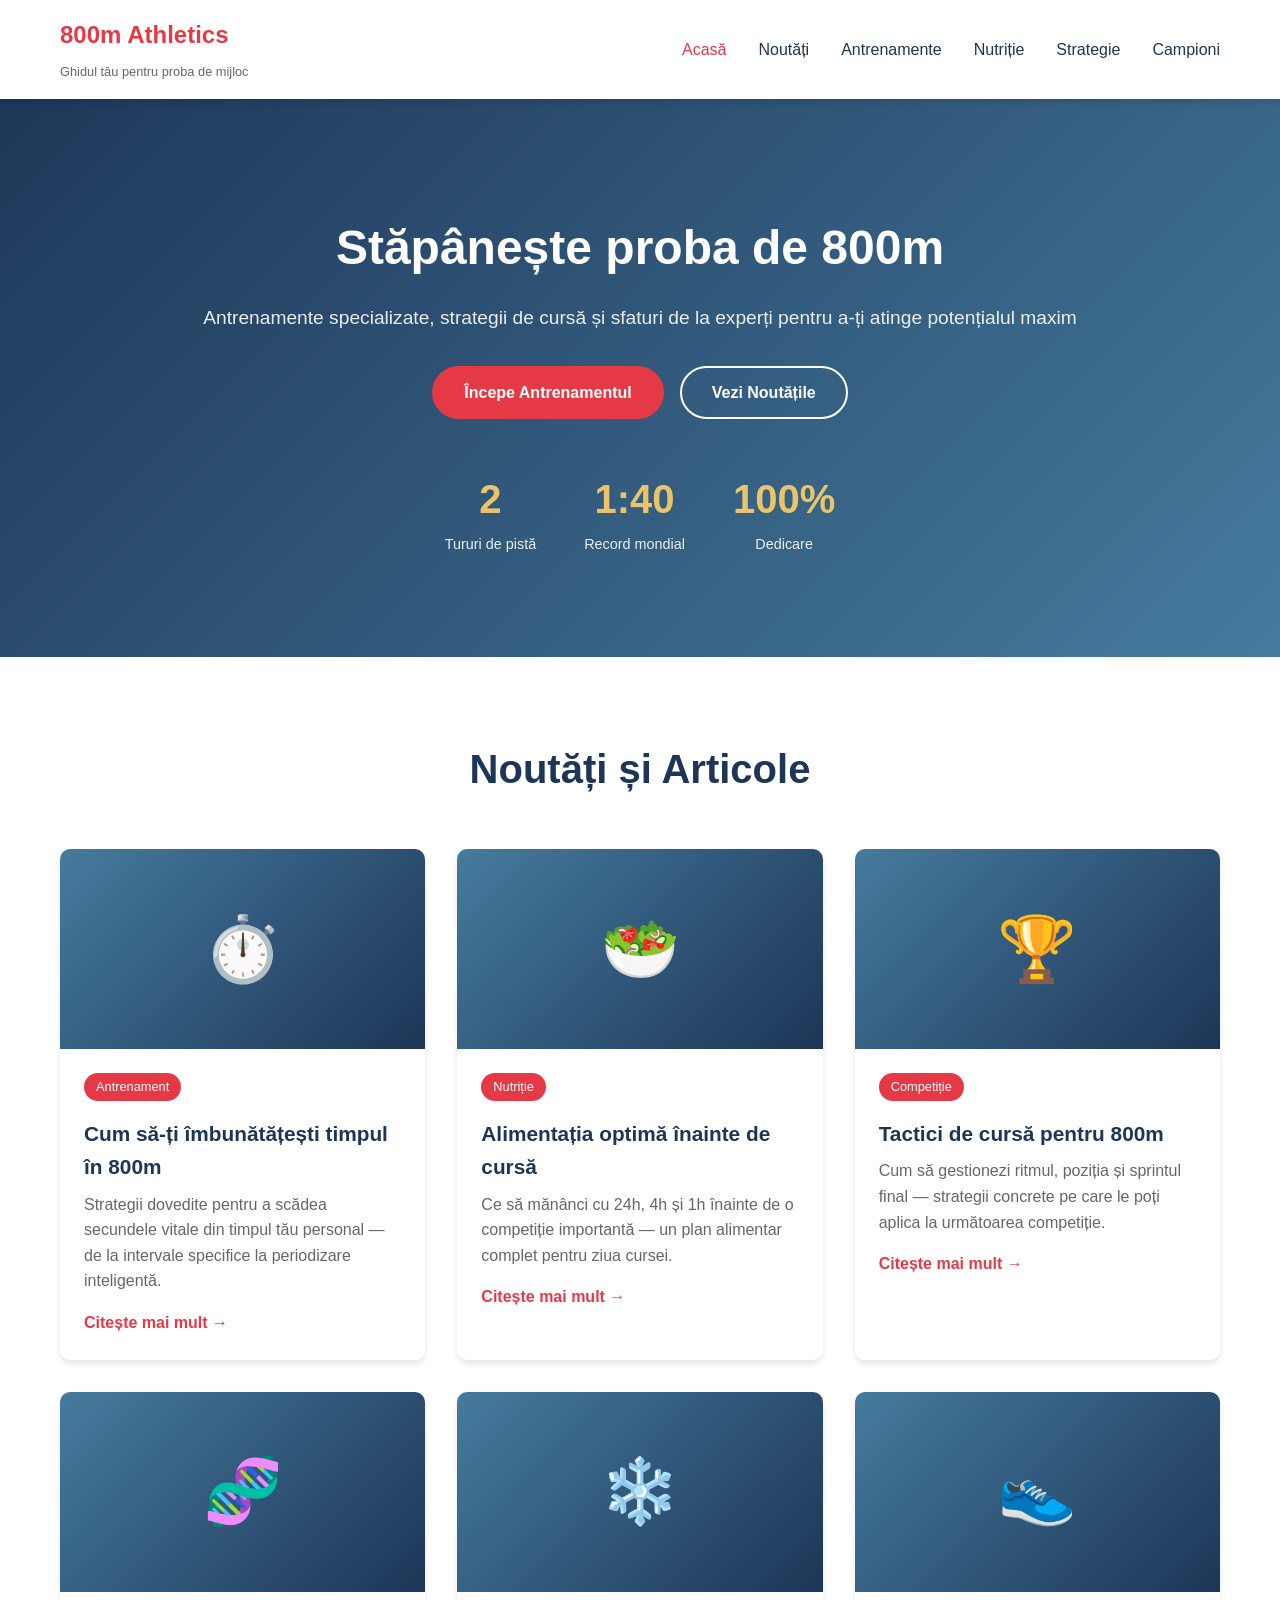
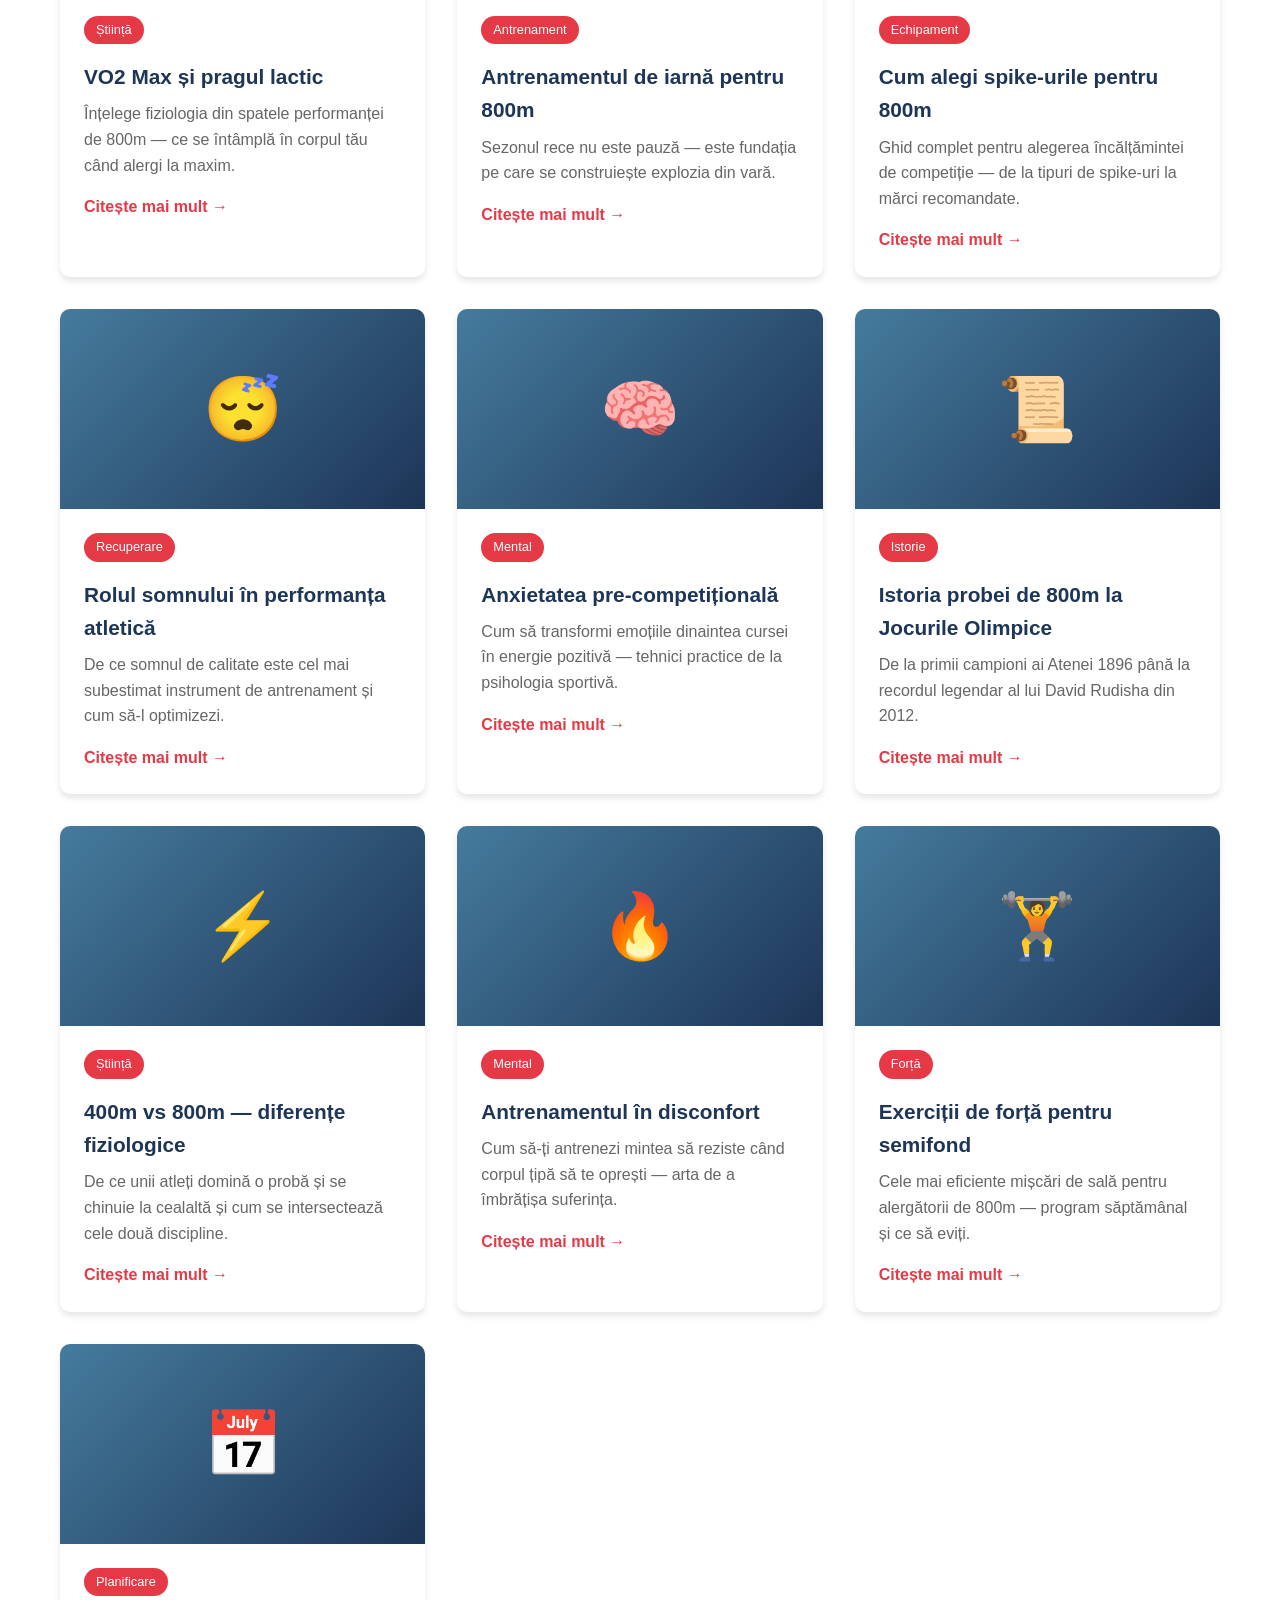
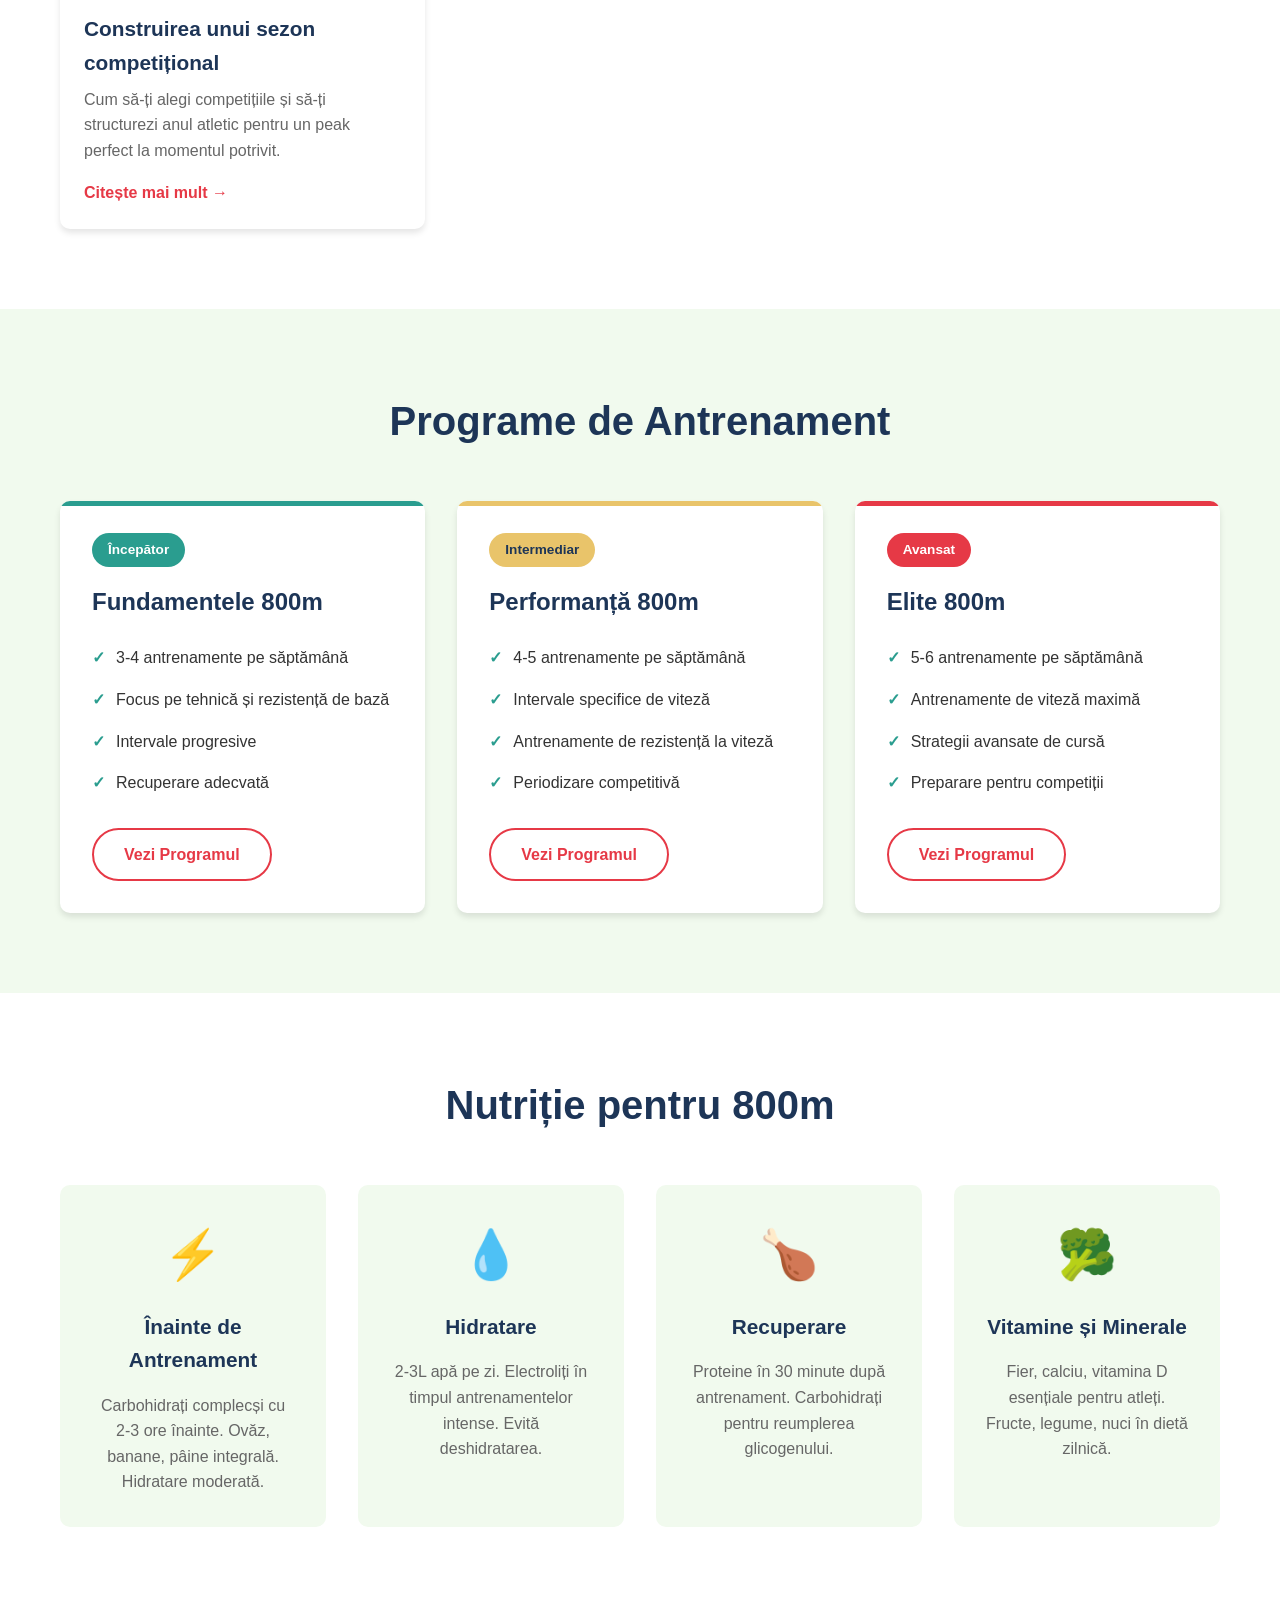
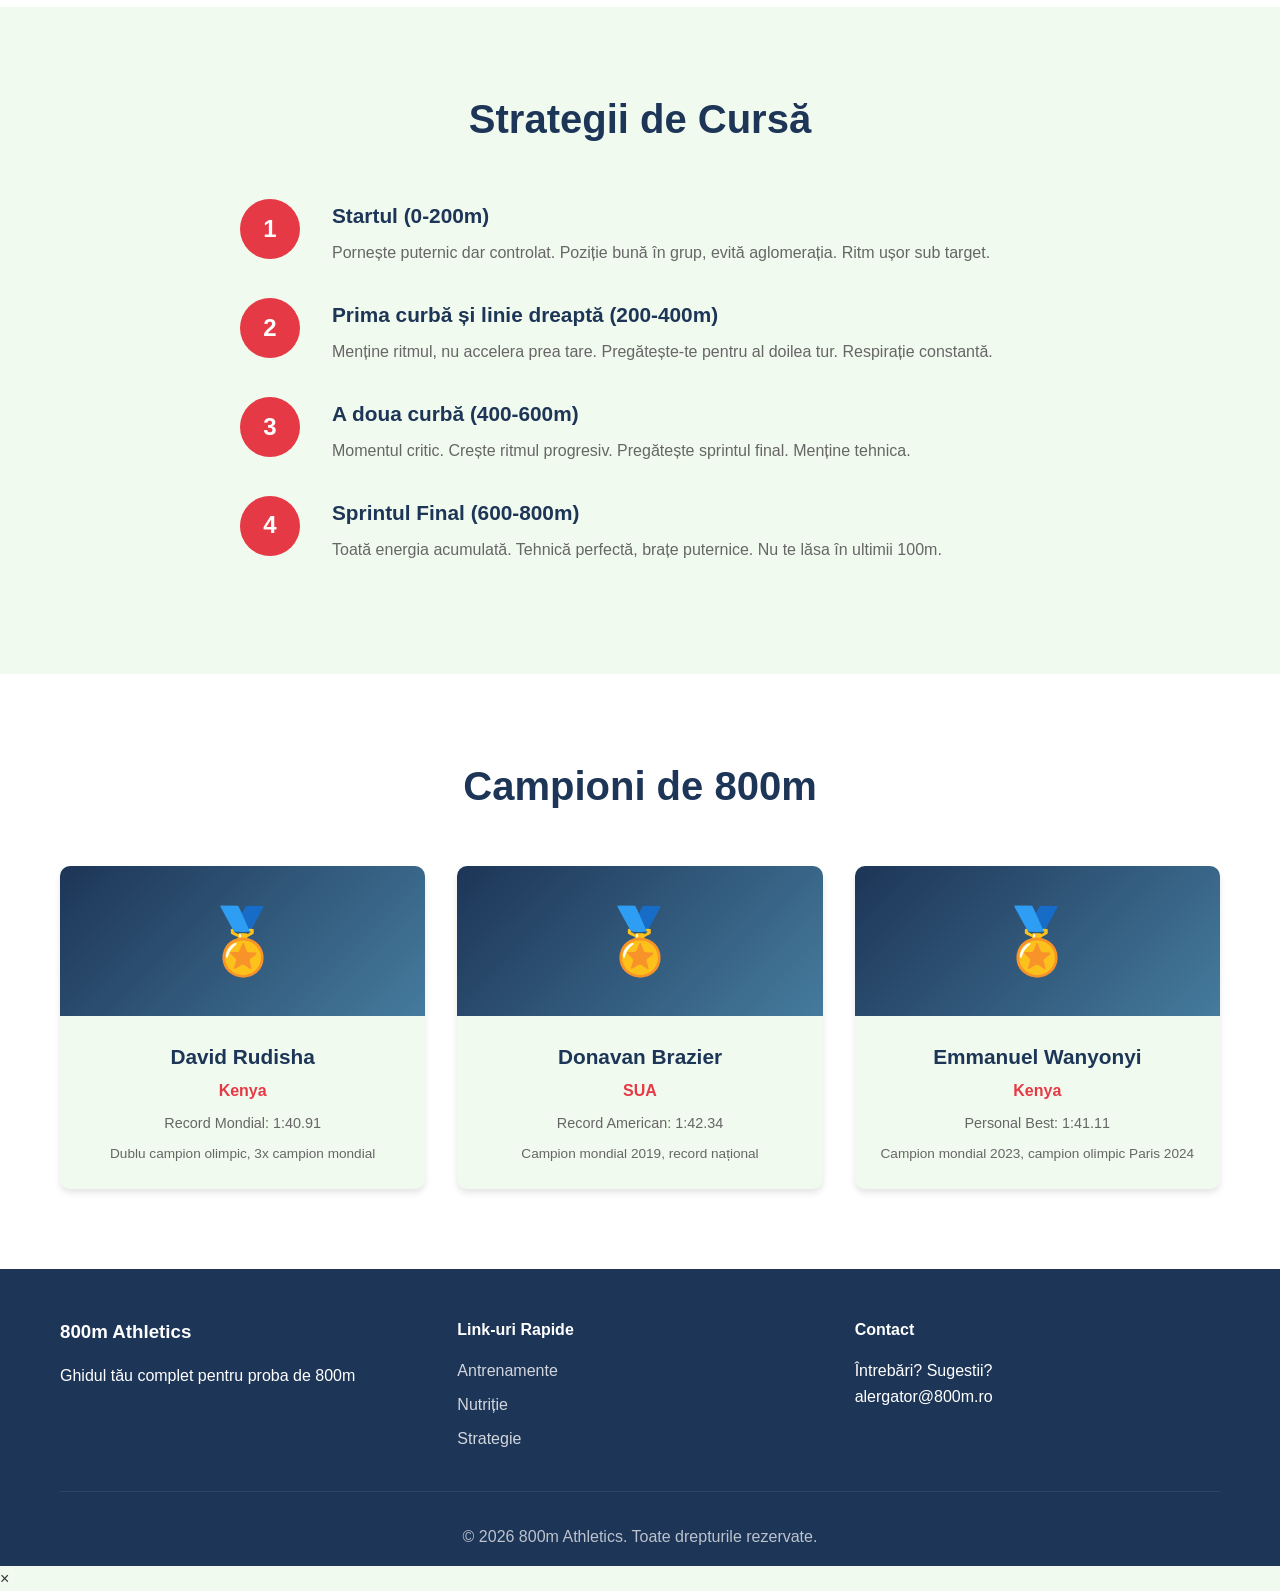
==== commit b8911359: "fix: revin la adresa de contact corectă — alergator@800m.ro" ====
--- a/index.html
+++ b/index.html
@@ -471,7 +471,7 @@
                 <div class="footer-section">
                     <h4>Contact</h4>
                     <p>Întrebări? Sugestii?</p>
-                    <p>Instagram: @800m.atletism</p>
+                    <p>alergator@800m.ro</p>
                 </div>
             </div>
             <div class="footer-bottom">
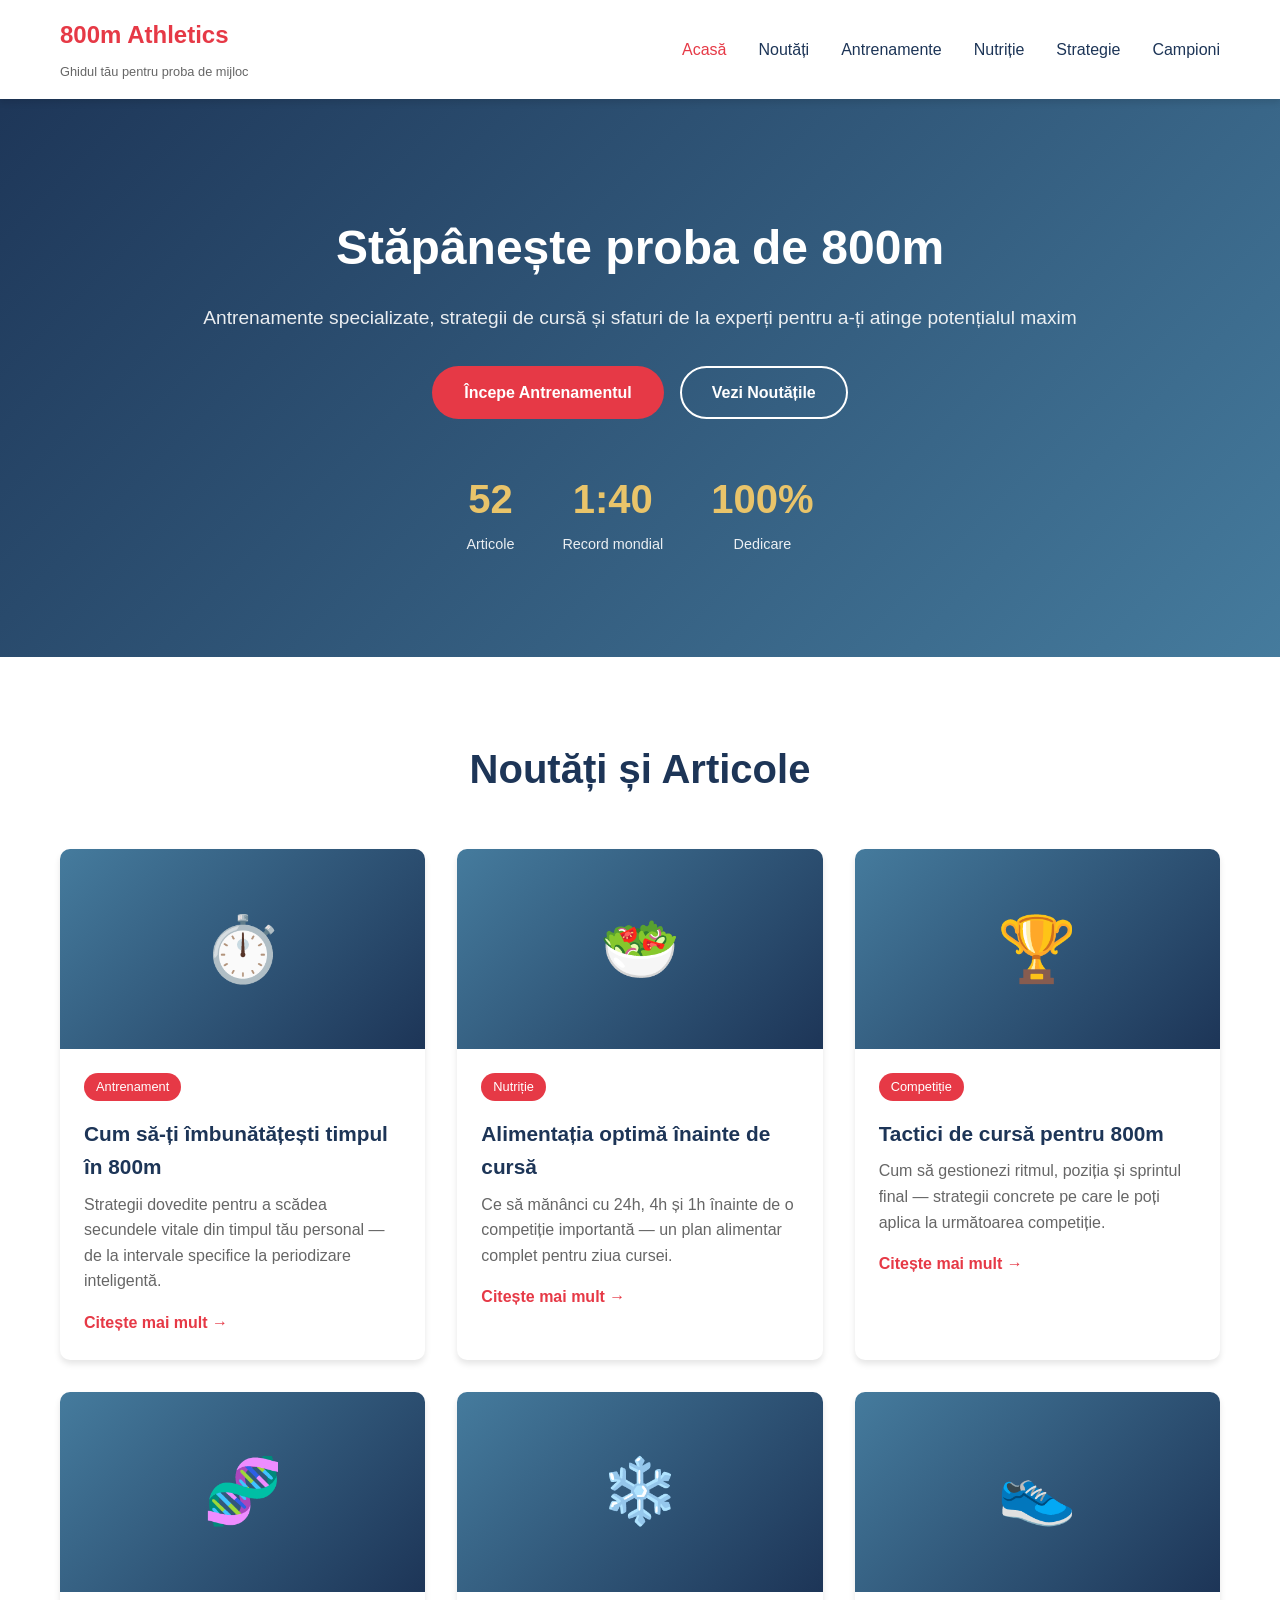
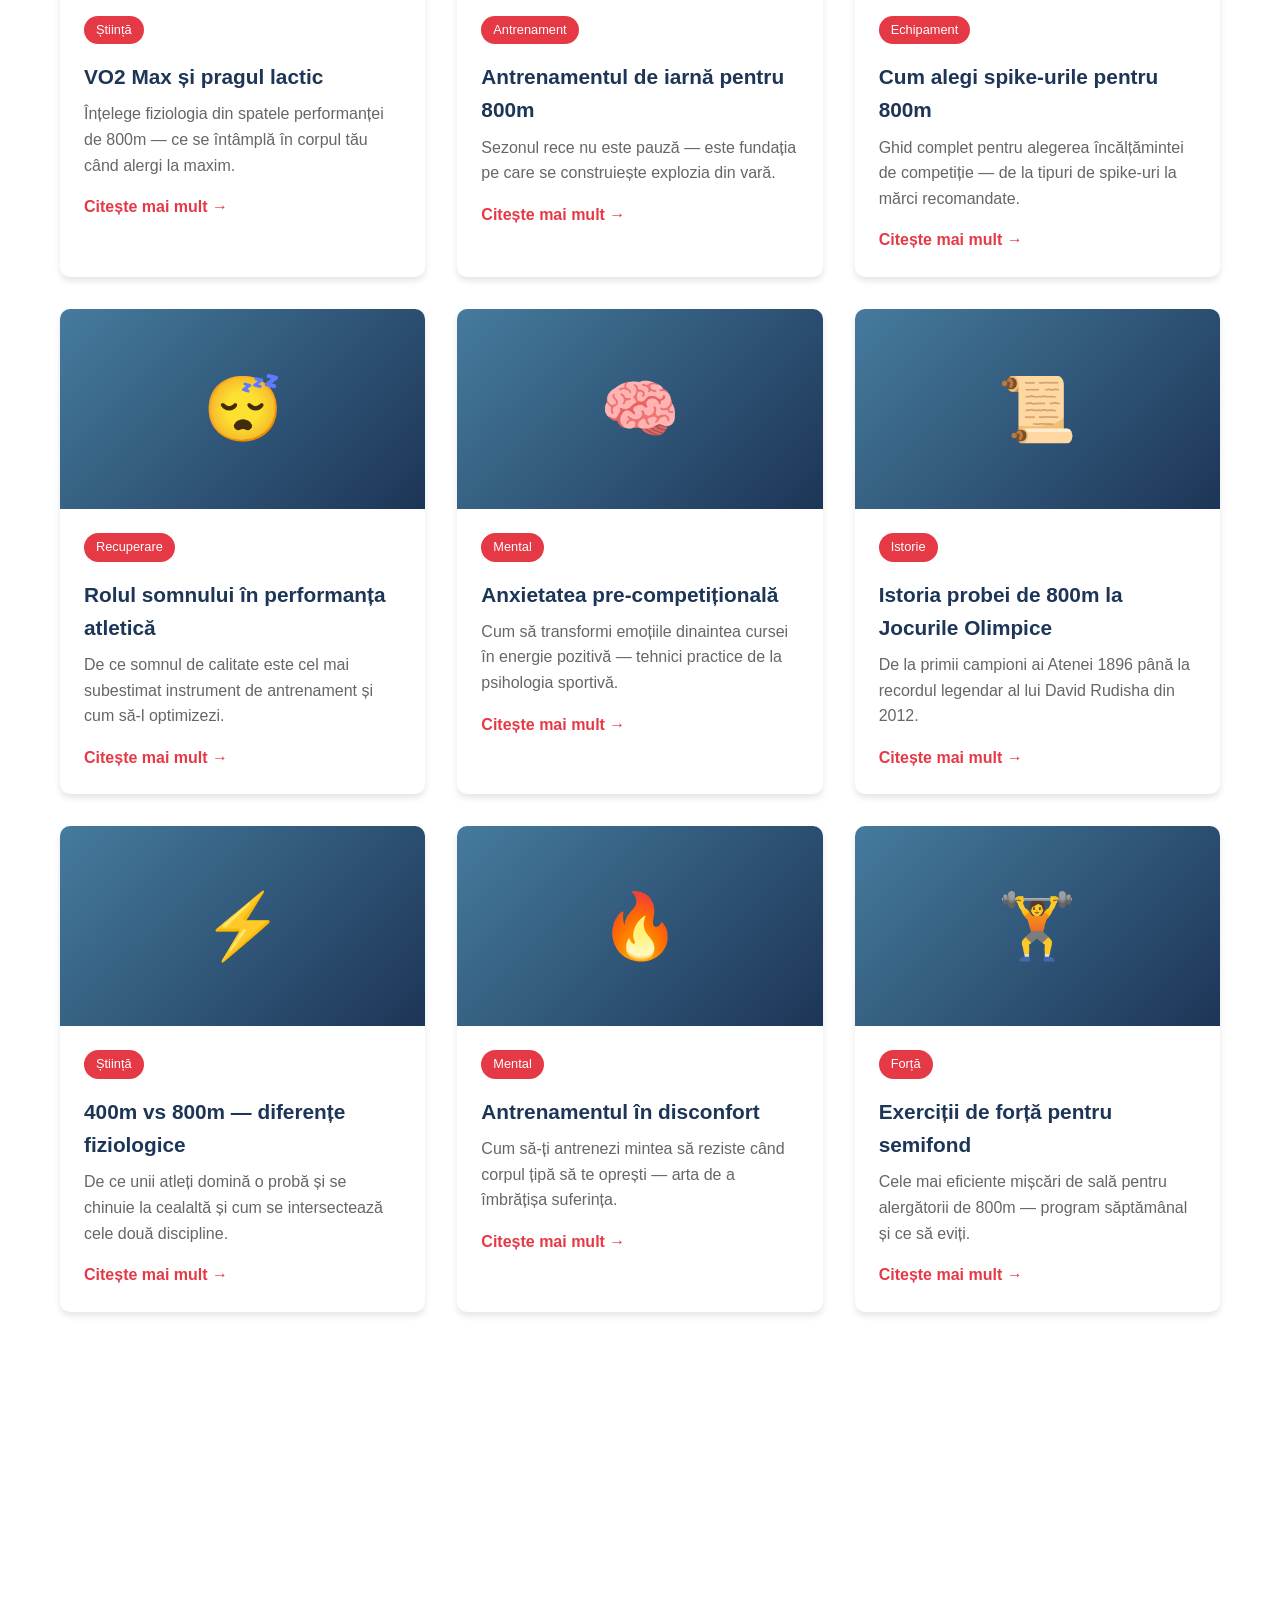
==== commit 2c1b9915: "feat: extinde la 56 de articole despre atletismul 800m romanesc" ====
--- a/index.html
+++ b/index.html
@@ -3,8 +3,8 @@
 <head>
     <meta charset="UTF-8">
     <meta name="viewport" content="width=device-width, initial-scale=1.0">
-    <meta name="description" content="Resursă completă pentru atleții de 800m - antrenamente, strategii, nutriție și noutăți">
-    <meta name="keywords" content="800m, atletism, antrenament, alergare, mijloc, strategie cursă">
+    <meta name="description" content="800m.ro - Resursă completă pentru atleții de 800m. Peste 50 de articole despre antrenamente, strategii, nutriție și istoria atletismului românesc.">
+    <meta name="keywords" content="800m, atletism romanesc, atletism, antrenament, alergare, mijloc, strategie cursa, semifond, Romania">
     <title>800m Athletics - Ghid Complet pentru Atleți</title>
     <link rel="stylesheet" href="styles.css">
 </head>
@@ -47,8 +47,8 @@
                 </div>
                 <div class="hero-stats">
                     <div class="stat">
-                        <span class="stat-number">2</span>
-                        <span class="stat-label">Tururi de pistă</span>
+                        <span class="stat-number">52</span>
+                        <span class="stat-label">Articole</span>
                     </div>
                     <div class="stat">
                         <span class="stat-number">1:40</span>
@@ -286,6 +286,609 @@
                             <p><strong>Alegerea competițiilor:</strong> O competiție de pregătire nu trebuie câștigată, trebuie să-ți ofere informații. Poți pierde o cursă de pregătire și să câștigi sezonul. Competițiile-țintă sunt maximum 2-3 pe an — aici contează doar rezultatul. Restul sunt laboratoare pentru tactică, ritm și încredere.</p>
                             <p><strong>Regula celor 2 vârfuri:</strong> Este imposibil fiziologic să fii în peak mai mult de 6-8 săptămâni. Dacă ai două competiții-țintă (ex: naționalele în iulie, o competiție internațională în august), planifică un micro-sezon de recuperare de 10-14 zile între ele — antrenament ușor, somn mult, nutriție atentă — apoi reconstruiești al doilea vârf.</p>
                         </div>
+
+                    <!-- Article 14 -->
+                    <article class="news-card">
+                        <div class="news-image"><div class="placeholder-image">🇷🇴</div></div>
+                        <div class="news-content">
+                            <span class="news-category">Istorie</span>
+                            <h3>800m în România — de la începuturi la performanțe mondiale</h3>
+                            <p>Istoria probei de 800 de metri în atletismul românesc reflectă evoluția sportului de performanță din țara noastră. Primele competiții organizate datează de la î...</p>
+                            <a href="#" class="read-more">Citește mai mult →</a>
+                        </div>
+                        <div class="article-full">
+                            <p>Istoria probei de 800 de metri în atletismul românesc reflectă evoluția sportului de performanță din țara noastră. Primele competiții organizate datează de la începutul secolului XX, iar proba de 800m a devenit rapid una dintre disciplinele de referință. Atleți romani au reprezentat țara cu mândrie la campionate europene, mondiale și olimpice, lăsând o amprentă importantă asupra istoriei atletismului românesc.</p>
+                        </div>
+                    </article>
+
+                    <!-- Article 15 -->
+                    <article class="news-card">
+                        <div class="news-image"><div class="placeholder-image">🥇</div></div>
+                        <div class="news-content">
+                            <span class="news-category">Campioni</span>
+                            <h3>Ovidiu Olteanu — campion balcanic de 800m</h3>
+                            <p>Ovidiu Olteanu este unul dintre cei mai valoroși semifondiști romani, medaliat la multiple ediții ale Campionatelor Balcanice. Stilul său de alergare, bazat pe ...</p>
+                            <a href="#" class="read-more">Citește mai mult →</a>
+                        </div>
+                        <div class="article-full">
+                            <p>Ovidiu Olteanu este unul dintre cei mai valoroși semifondiști romani, medaliat la multiple ediții ale Campionatelor Balcanice. Stilul său de alergare, bazat pe o tactică inteligentă și un finish puternic, l-a făcut remarcat în competițiile regionale. Cariera sa exemplifică dedicarea necesară pentru a excela la proba de 800m pe plan internațional.</p>
+                        </div>
+                    </article>
+
+                    <!-- Article 16 -->
+                    <article class="news-card">
+                        <div class="news-image"><div class="placeholder-image">🏅</div></div>
+                        <div class="news-content">
+                            <span class="news-category">Recorduri</span>
+                            <h3>Recordul național de 800m pentru bărbați</h3>
+                            <p>Recordul național de 800m la bărbați este o bornă importantă a atletismului românesc. Fiecare generație de semifondiști a încercat să coboare această barieră, i...</p>
+                            <a href="#" class="read-more">Citește mai mult →</a>
+                        </div>
+                        <div class="article-full">
+                            <p>Recordul național de 800m la bărbați este o bornă importantă a atletismului românesc. Fiecare generație de semifondiști a încercat să coboare această barieră, iar lupta pentru record național a generat rivalități memorabile pe pistă. Valoarea recordului reflectă nivelul performanței din țara noastră comparativ cu elita mondială.</p>
+                        </div>
+                    </article>
+
+                    <!-- Article 17 -->
+                    <article class="news-card">
+                        <div class="news-image"><div class="placeholder-image">🏃‍♀️</div></div>
+                        <div class="news-content">
+                            <span class="news-category">Recorduri</span>
+                            <h3>Recordul național de 800m pentru femei</h3>
+                            <p>La fel ca la bărbați, recordul național feminin de 800m este urmărit cu mare interes. Atletele române au avut performanțe notabile pe plan internațional, iar se...</p>
+                            <a href="#" class="read-more">Citește mai mult →</a>
+                        </div>
+                        <div class="article-full">
+                            <p>La fel ca la bărbați, recordul național feminin de 800m este urmărit cu mare interes. Atletele române au avut performanțe notabile pe plan internațional, iar semifondul a fost o probă unde România a produs constant talente capabile să concureze la nivel înalt.</p>
+                        </div>
+                    </article>
+
+                    <!-- Article 18 -->
+                    <article class="news-card">
+                        <div class="news-image"><div class="placeholder-image">🏟️</div></div>
+                        <div class="news-content">
+                            <span class="news-category">Competiții</span>
+                            <h3>Campionatele Naționale de atletism — proba de 800m</h3>
+                            <p>Campionatele Naționale de atletism reprezintă momentul culminant al sezonului competițional românesc. Proba de 800m este una dintre cele mai spectaculoase, ades...</p>
+                            <a href="#" class="read-more">Citește mai mult →</a>
+                        </div>
+                        <div class="article-full">
+                            <p>Campionatele Naționale de atletism reprezintă momentul culminant al sezonului competițional românesc. Proba de 800m este una dintre cele mai spectaculoase, adesea decisă în ultimii 50 de metri. Atât seniorii, cât și tinerii sportivi privesc Naționalele ca șansa de a-și confirma evoluția și de a obține selecții în loturile naționale.</p>
+                        </div>
+                    </article>
+
+                    <!-- Article 19 -->
+                    <article class="news-card">
+                        <div class="news-image"><div class="placeholder-image">🌟</div></div>
+                        <div class="news-content">
+                            <span class="news-category">Tineret</span>
+                            <h3>Descoperirea tinerelor talente la 800m</h3>
+                            <p>Descoperirea și dezvoltarea tinerelor talente pentru proba de 800m începe în școli și cluburi locale. Antrenorii caută copii cu aptitudini pentru viteză și rezi...</p>
+                            <a href="#" class="read-more">Citește mai mult →</a>
+                        </div>
+                        <div class="article-full">
+                            <p>Descoperirea și dezvoltarea tinerelor talente pentru proba de 800m începe în școli și cluburi locale. Antrenorii caută copii cu aptitudini pentru viteză și rezistență, apoi îi introduc treptat în specificul semifondului. Programul de selecție și competițiile pentru cadeți și juniori sunt esențiale pentru viitorul atletismului românesc.</p>
+                        </div>
+                    </article>
+
+                    <!-- Article 20 -->
+                    <article class="news-card">
+                        <div class="news-image"><div class="placeholder-image">🧑‍🏫</div></div>
+                        <div class="news-content">
+                            <span class="news-category">Antrenament</span>
+                            <h3>Rolul antrenorului în dezvoltarea unui semifondist</h3>
+                            <p>Antrenorul de atletism este mai mult decât un creator de planuri de antrenament. El este psiholog, strateg și mentor. Pentru un semifondist de 800m, antrenorul ...</p>
+                            <a href="#" class="read-more">Citește mai mult →</a>
+                        </div>
+                        <div class="article-full">
+                            <p>Antrenorul de atletism este mai mult decât un creator de planuri de antrenament. El este psiholog, strateg și mentor. Pentru un semifondist de 800m, antrenorul trebuie să găsească echilibrul perfect între volum aerob, viteză, forță și recuperare, adaptând continuu planul la progresele și provocările sportivului.</p>
+                        </div>
+                    </article>
+
+                    <!-- Article 21 -->
+                    <article class="news-card">
+                        <div class="news-image"><div class="placeholder-image">📊</div></div>
+                        <div class="news-content">
+                            <span class="news-category">Știință</span>
+                            <h3>Testarea în laborator a atleților de 800m</h3>
+                            <p>Testarea de laborator — VO2 max, prag lactic, analiza compoziției corporale — oferă date esențiale pentru programarea antrenamentului. În România, centrele de m...</p>
+                            <a href="#" class="read-more">Citește mai mult →</a>
+                        </div>
+                        <div class="article-full">
+                            <p>Testarea de laborator — VO2 max, prag lactic, analiza compoziției corporale — oferă date esențiale pentru programarea antrenamentului. În România, centrele de medicină sportivă și kinetoterapie contribuie la evaluarea periodică a sportivilor de performanță, ajutând la prevenirea accidentărilor și optimizarea pregătirii.</p>
+                        </div>
+                    </article>
+
+                    <!-- Article 22 -->
+                    <article class="news-card">
+                        <div class="news-image"><div class="placeholder-image">🩺</div></div>
+                        <div class="news-content">
+                            <span class="news-category">Sănătate</span>
+                            <h3>Cele mai frecvente accidentări la 800m</h3>
+                            <p>Semifondiștii sunt expuși unor accidentări specifice: tendinite, probleme la nivelul gambelor, dureri de spate și stres osos. Majoritatea pot fi prevenite print...</p>
+                            <a href="#" class="read-more">Citește mai mult →</a>
+                        </div>
+                        <div class="article-full">
+                            <p>Semifondiștii sunt expuși unor accidentări specifice: tendinite, probleme la nivelul gambelor, dureri de spate și stres osos. Majoritatea pot fi prevenite printr-o încălzire corespunzătoare, antrenament progresiv, forță corect executată și recuperare adecvată. Ignorarea semnalelor de alarmă duce adesea la pauze lungi din activitate.</p>
+                        </div>
+                    </article>
+
+                    <!-- Article 23 -->
+                    <article class="news-card">
+                        <div class="news-image"><div class="placeholder-image">🍎</div></div>
+                        <div class="news-content">
+                            <span class="news-category">Nutriție</span>
+                            <h3>Dieta zilnică a unui atlet de 800m</h3>
+                            <p>O dietă echilibrată pentru un semifondist include carbohidrați pentru energie, proteine pentru refacere, grăsimi sănătoase și micronutrienți esențiali. Mesele r...</p>
+                            <a href="#" class="read-more">Citește mai mult →</a>
+                        </div>
+                        <div class="article-full">
+                            <p>O dietă echilibrată pentru un semifondist include carbohidrați pentru energie, proteine pentru refacere, grăsimi sănătoase și micronutrienți esențiali. Mesele regulate, hidratarea constantă și evitarea alimentelor procesate sunt principii de bază. Fiecare atlet trebuie să-și personalizeze dieta în funcție de volumul de antrenament și obiectivele de greutate corporală.</p>
+                        </div>
+                    </article>
+
+                    <!-- Article 24 -->
+                    <article class="news-card">
+                        <div class="news-image"><div class="placeholder-image">💊</div></div>
+                        <div class="news-content">
+                            <span class="news-category">Suplimente</span>
+                            <h3>Suplimente alimentare utile pentru semifondiști</h3>
+                            <p>Suplimentele pot juca un rol auxiliar, dar niciodată înlocuitor al alimentației. Creatina, beta-alanina, cofeina și electroliții sunt printre cele mai studiate ...</p>
+                            <a href="#" class="read-more">Citește mai mult →</a>
+                        </div>
+                        <div class="article-full">
+                            <p>Suplimentele pot juca un rol auxiliar, dar niciodată înlocuitor al alimentației. Creatina, beta-alanina, cofeina și electroliții sunt printre cele mai studiate și utilizate în sportul de anduranță-viteză. Întotdeauna trebuie administrate sub supraveghere și în conformitate cu reglementările antidoping.</p>
+                        </div>
+                    </article>
+
+                    <!-- Article 25 -->
+                    <article class="news-card">
+                        <div class="news-image"><div class="placeholder-image">🧘</div></div>
+                        <div class="news-content">
+                            <span class="news-category">Mental</span>
+                            <h3>Pregătirea mentală înainte de o cursă importantă</h3>
+                            <p>Pregătirea mentală este la fel de importantă ca cea fizică. Tehnici de respirație, vizualizare, rutine pre-cursă și reframingul anxietății în entuziasm pot tran...</p>
+                            <a href="#" class="read-more">Citește mai mult →</a>
+                        </div>
+                        <div class="article-full">
+                            <p>Pregătirea mentală este la fel de importantă ca cea fizică. Tehnici de respirație, vizualizare, rutine pre-cursă și reframingul anxietății în entuziasm pot transforma performanța. Atleții de elită investesc ani în dezvoltarea rezilienței psihice, știind că ultimii 100 de metri sunt câștigați în minte.</p>
+                        </div>
+                    </article>
+
+                    <!-- Article 26 -->
+                    <article class="news-card">
+                        <div class="news-image"><div class="placeholder-image">⏲️</div></div>
+                        <div class="news-content">
+                            <span class="news-category">Tactica</span>
+                            <h3>Cum să alergi primii 200 de metri în 800m</h3>
+                            <p>Primii 200 de metri stabilesc ritmul și poziția în grup. Pornirea prea tare poate duce la acumularea rapidă a lactatului, în timp ce o ieșire prea lentă poate b...</p>
+                            <a href="#" class="read-more">Citește mai mult →</a>
+                        </div>
+                        <div class="article-full">
+                            <p>Primii 200 de metri stabilesc ritmul și poziția în grup. Pornirea prea tare poate duce la acumularea rapidă a lactatului, în timp ce o ieșire prea lentă poate bloca atletul în spatele plutonului. Strategia optimă este un start puternic dar controlat, care permite menținerea unui ritm susținut pe următorii 600 de metri.</p>
+                        </div>
+                    </article>
+
+                    <!-- Article 27 -->
+                    <article class="news-card">
+                        <div class="news-image"><div class="placeholder-image">🔄</div></div>
+                        <div class="news-content">
+                            <span class="news-category">Tactica</span>
+                            <h3>Cum să gestionezi al doilea tur în 800m</h3>
+                            <p>Al doilea tur este unde se decide cursa. După primii 400m, lactatul crește, iar ritmul pare din ce în ce mai greu. Alergătorii disciplinați mențin o alergare ef...</p>
+                            <a href="#" class="read-more">Citește mai mult →</a>
+                        </div>
+                        <div class="article-full">
+                            <p>Al doilea tur este unde se decide cursa. După primii 400m, lactatul crește, iar ritmul pare din ce în ce mai greu. Alergătorii disciplinați mențin o alergare eficientă tehnic, folosesc brațele pentru propulsie și încep să pregătească atacul final în ultimii 150-200 de metri.</p>
+                        </div>
+                    </article>
+
+                    <!-- Article 28 -->
+                    <article class="news-card">
+                        <div class="news-image"><div class="placeholder-image">🚀</div></div>
+                        <div class="news-content">
+                            <span class="news-category">Tactica</span>
+                            <h3>Sprintul final în proba de 800m</h3>
+                            <p>Sprintul final de 800m este unul dintre cele mai spectaculoase momente din atletism. Cu mușchii plini de acid lactic, atletul trebuie să găsească resurse pentru...</p>
+                            <a href="#" class="read-more">Citește mai mult →</a>
+                        </div>
+                        <div class="article-full">
+                            <p>Sprintul final de 800m este unul dintre cele mai spectaculoase momente din atletism. Cu mușchii plini de acid lactic, atletul trebuie să găsească resurse pentru o accelerare decisivă. Antrenamentul specific pentru finish — repetări scurte după efort prealabil — este esențial pentru a dezvolta această capacitate.</p>
+                        </div>
+                    </article>
+
+                    <!-- Article 29 -->
+                    <article class="news-card">
+                        <div class="news-image"><div class="placeholder-image">🏋️‍♂️</div></div>
+                        <div class="news-content">
+                            <span class="news-category">Forță</span>
+                            <h3>Forța core — stabilizatorul alergătorului</h3>
+                            <p>Un core puternic stabilizează trunchiul în timpul alergării, îmbunătățește transferul de forță și reduce riscul de accidentări la nivelul spatelui. Exerciții pr...</p>
+                            <a href="#" class="read-more">Citește mai mult →</a>
+                        </div>
+                        <div class="article-full">
+                            <p>Un core puternic stabilizează trunchiul în timpul alergării, îmbunătățește transferul de forță și reduce riscul de accidentări la nivelul spatelui. Exerciții precum plank, dead bug, hollow body și rotații anti-rotation sunt ideale pentru atleți și pot fi incluse de 2-3 ori pe săptămână.</p>
+                        </div>
+                    </article>
+
+                    <!-- Article 30 -->
+                    <article class="news-card">
+                        <div class="news-image"><div class="placeholder-image">🦵</div></div>
+                        <div class="news-content">
+                            <span class="news-category">Forță</span>
+                            <h3>Exerciții pentru gambă și tendonul lui Ahile</h3>
+                            <p>Gamba și tendonul lui Ahile absorb forțe enorme în timpul sprintului. Întărirea lor progresivă — prin sărituri în gambe, ridicări pe vârfuri, și exerciții de am...</p>
+                            <a href="#" class="read-more">Citește mai mult →</a>
+                        </div>
+                        <div class="article-full">
+                            <p>Gamba și tendonul lui Ahile absorb forțe enorme în timpul sprintului. Întărirea lor progresivă — prin sărituri în gambe, ridicări pe vârfuri, și exerciții de amortizare controlată — reduce riscul de tendinită și ruptură. Recuperarea după aceste exerciții trebuie respectată cu strictețe.</p>
+                        </div>
+                    </article>
+
+                    <!-- Article 31 -->
+                    <article class="news-card">
+                        <div class="news-image"><div class="placeholder-image">🏃</div></div>
+                        <div class="news-content">
+                            <span class="news-category">Tehnica</span>
+                            <h3>Tehnica de alergare pentru 800m</h3>
+                            <p>O tehnică eficientă de alergare economisește energie și previne accidentări. Elementele cheie sunt: pas ușor și rapid, contact scurt cu solul, brațe relaxate da...</p>
+                            <a href="#" class="read-more">Citește mai mult →</a>
+                        </div>
+                        <div class="article-full">
+                            <p>O tehnică eficientă de alergare economisește energie și previne accidentări. Elementele cheie sunt: pas ușor și rapid, contact scurt cu solul, brațe relaxate dar active, umerii coborâți, privirea înainte și respirație ritmică. Semifondiștii trebuie să-și mențină tehnica chiar și sub oboseală.</p>
+                        </div>
+                    </article>
+
+                    <!-- Article 32 -->
+                    <article class="news-card">
+                        <div class="news-image"><div class="placeholder-image">🌡️</div></div>
+                        <div class="news-content">
+                            <span class="news-category">Recuperare</span>
+                            <h3>Contrastul rece-cald în recuperarea atleților</h3>
+                            <p>Terapia prin contrast — alternarea apei reci cu cea caldă sau utilizarea băilor de gheață — ajută la reducerea inflamației și accelerarea recuperării. Utilizată...</p>
+                            <a href="#" class="read-more">Citește mai mult →</a>
+                        </div>
+                        <div class="article-full">
+                            <p>Terapia prin contrast — alternarea apei reci cu cea caldă sau utilizarea băilor de gheață — ajută la reducerea inflamației și accelerarea recuperării. Utilizată corect după antrenamente intense, această metodă poate reduce durerile musculare și poate îmbunătăți calitatea antrenamentelor ulterioare.</p>
+                        </div>
+                    </article>
+
+                    <!-- Article 33 -->
+                    <article class="news-card">
+                        <div class="news-image"><div class="placeholder-image">🛌</div></div>
+                        <div class="news-content">
+                            <span class="news-category">Recuperare</span>
+                            <h3>Masajul și automasajul pentru semifondiști</h3>
+                            <p>Masajul terapeutic îmbunătățește circulația, reduce tensiunea musculară și grăbește eliminarea lactatului. Atleții pot învăța tehnici simple de automasaj cu aju...</p>
+                            <a href="#" class="read-more">Citește mai mult →</a>
+                        </div>
+                        <div class="article-full">
+                            <p>Masajul terapeutic îmbunătățește circulația, reduce tensiunea musculară și grăbește eliminarea lactatului. Atleții pot învăța tehnici simple de automasaj cu ajutorul rolelor de spumă sau a mingilor de masaj, aplicându-le zilnic pe grupele musculare solicitate.</p>
+                        </div>
+                    </article>
+
+                    <!-- Article 34 -->
+                    <article class="news-card">
+                        <div class="news-image"><div class="placeholder-image">📈</div></div>
+                        <div class="news-content">
+                            <span class="news-category">Planificare</span>
+                            <h3>Periodizarea anuală pentru 800m</h3>
+                            <p>Periodizarea înseamnă împărțirea anului în blocuri cu obiective specifice: bază, precompetițional, competițional și tranziție. Fiecare fază are propriul volum, ...</p>
+                            <a href="#" class="read-more">Citește mai mult →</a>
+                        </div>
+                        <div class="article-full">
+                            <p>Periodizarea înseamnă împărțirea anului în blocuri cu obiective specifice: bază, precompetițional, competițional și tranziție. Fiecare fază are propriul volum, intensitate și accent. O periodizare bine făcută duce la un vârf de formă exact în momentul competițiilor importante.</p>
+                        </div>
+                    </article>
+
+                    <!-- Article 35 -->
+                    <article class="news-card">
+                        <div class="news-image"><div class="placeholder-image">🧪</div></div>
+                        <div class="news-content">
+                            <span class="news-category">Testare</span>
+                            <h3>Time trial-urile ca instrument de progres</h3>
+                            <p>Time trial-urile — curse contra cronometru în antrenament — sunt un instrument esențial pentru monitorizarea progresului. Ele simulează presiunea competiției fă...</p>
+                            <a href="#" class="read-more">Citește mai mult →</a>
+                        </div>
+                        <div class="article-full">
+                            <p>Time trial-urile — curse contra cronometru în antrenament — sunt un instrument esențial pentru monitorizarea progresului. Ele simulează presiunea competiției fără costul unei competiții reale. Un atlet de 800m poate folosi time trial-uri lunare pentru a-și ajusta ritmurile-țintă și pentru a evalua eficacitatea planului de antrenament.</p>
+                        </div>
+                    </article>
+
+                    <!-- Article 36 -->
+                    <article class="news-card">
+                        <div class="news-image"><div class="placeholder-image">🎯</div></div>
+                        <div class="news-content">
+                            <span class="news-category">Obiective</span>
+                            <h3>Cum să-ți stabilești obiective SMART în atletism</h3>
+                            <p>Obiectivele SMART — Specifice, Măsurabile, Atinse, Relevante, Limitate în timp — ajută atleții să rămână focalizați. În loc de vreau să alerg mai repede, un obi...</p>
+                            <a href="#" class="read-more">Citește mai mult →</a>
+                        </div>
+                        <div class="article-full">
+                            <p>Obiectivele SMART — Specifice, Măsurabile, Atinse, Relevante, Limitate în timp — ajută atleții să rămână focalizați. În loc de vreau să alerg mai repede, un obiectiv bun este vreau să cobor timpul la 800m sub 2:00 până în luna iulie. Astfel de ținte clarifică antrenamentul și motivează progresul.</p>
+                        </div>
+                    </article>
+
+                    <!-- Article 37 -->
+                    <article class="news-card">
+                        <div class="news-image"><div class="placeholder-image">🎽</div></div>
+                        <div class="news-content">
+                            <span class="news-category">Echipament</span>
+                            <h3>Alegerea echipamentului de alergare pentru vară</h3>
+                            <p>Vara, alegerea echipamentului corect devine crucială. Haine ușoare, respirabile, care evacuează transpirația, șosete tehnice anti-bășică și ochelari de soare pe...</p>
+                            <a href="#" class="read-more">Citește mai mult →</a>
+                        </div>
+                        <div class="article-full">
+                            <p>Vara, alegerea echipamentului corect devine crucială. Haine ușoare, respirabile, care evacuează transpirația, șosete tehnice anti-bășică și ochelari de soare pentru antrenamentele de dimineață sunt recomandări esențiale. Evită bumbacul, care reține umezeala și crește riscul de iritații.</p>
+                        </div>
+                    </article>
+
+                    <!-- Article 38 -->
+                    <article class="news-card">
+                        <div class="news-image"><div class="placeholder-image">🧤</div></div>
+                        <div class="news-content">
+                            <span class="news-category">Echipament</span>
+                            <h3>Echipament de alergare pentru iarnă</h3>
+                            <p>Iarna, layering-ul este cheia: strat de bază termic, strat izolant și strat exterior rezistent la vânt. Mănuși, căciulă și pantaloni lungi tehnici protejează ex...</p>
+                            <a href="#" class="read-more">Citește mai mult →</a>
+                        </div>
+                        <div class="article-full">
+                            <p>Iarna, layering-ul este cheia: strat de bază termic, strat izolant și strat exterior rezistent la vânt. Mănuși, căciulă și pantaloni lungi tehnici protejează extremitățile. Nu uita de vizibilitate — îmbrăcăminte reflectorizantă sau lumini pentru antrenamentele în întuneric.</p>
+                        </div>
+                    </article>
+
+                    <!-- Article 39 -->
+                    <article class="news-card">
+                        <div class="news-image"><div class="placeholder-image">📚</div></div>
+                        <div class="news-content">
+                            <span class="news-category">Istorie</span>
+                            <h3>Marii rivali ai probei de 800m</h3>
+                            <p>Istoria 800m este marcată de rivalități epice: Sebastian Coe vs Steve Ovett, Wilson Kipketer vs Vebjørn Rodal, David Rudisha vs toți ceilalți. Aceste confruntăr...</p>
+                            <a href="#" class="read-more">Citește mai mult →</a>
+                        </div>
+                        <div class="article-full">
+                            <p>Istoria 800m este marcată de rivalități epice: Sebastian Coe vs Steve Ovett, Wilson Kipketer vs Vebjørn Rodal, David Rudisha vs toți ceilalți. Aceste confruntări au ridicat nivelul probei și au inspirat generații întregi de alergători. Rivalitățile sănătoase demonstrează că progresul este accelerați de concurență.</p>
+                        </div>
+                    </article>
+
+                    <!-- Article 40 -->
+                    <article class="news-card">
+                        <div class="news-image"><div class="placeholder-image">🌍</div></div>
+                        <div class="news-content">
+                            <span class="news-category">Internațional</span>
+                            <h3>Evoluția recordului mondial feminin de 800m</h3>
+                            <p>Recordul mondial feminin de 800m, deținut de Jarmila Kratochvílová din 1983, rămâne unul dintre cele mai longevive și discutate recorduri din atletism. Discuții...</p>
+                            <a href="#" class="read-more">Citește mai mult →</a>
+                        </div>
+                        <div class="article-full">
+                            <p>Recordul mondial feminin de 800m, deținut de Jarmila Kratochvílová din 1983, rămâne unul dintre cele mai longevive și discutate recorduri din atletism. Discuțiile despre acest record reflectă evoluția eticii sportive și a regulamentelor antidoping. Pe lângă acesta, performanțele moderne ale atletelor africane și americane au ridicat continuu nivelul probei.</p>
+                        </div>
+                    </article>
+
+                    <!-- Article 41 -->
+                    <article class="news-card">
+                        <div class="news-image"><div class="placeholder-image">🇰🇪</div></div>
+                        <div class="news-content">
+                            <span class="news-category">Campioni</span>
+                            <h3>Tradiția kenyană la 800m</h3>
+                            <p>Kenya a produs unii dintre cei mai mari semifondiști din istorie, de la Kipchoge Keino la David Rudisha și Emmanuel Wanyonyi. Tradiția kenyană combină altitudin...</p>
+                            <a href="#" class="read-more">Citește mai mult →</a>
+                        </div>
+                        <div class="article-full">
+                            <p>Kenya a produs unii dintre cei mai mari semifondiști din istorie, de la Kipchoge Keino la David Rudisha și Emmanuel Wanyonyi. Tradiția kenyană combină altitudinea, cultura alergării, antrenamentele în grup și o mentalitate de învingători. Studierea acestui model oferă lecții valoroase pentru atleții și antrenorii din întreaga lume.</p>
+                        </div>
+                    </article>
+
+                    <!-- Article 42 -->
+                    <article class="news-card">
+                        <div class="news-image"><div class="placeholder-image">🧒</div></div>
+                        <div class="news-content">
+                            <span class="news-category">Tineret</span>
+                            <h3>Cum să începi proba de 800m la 12-14 ani</h3>
+                            <p>La vârste fragede, copiii nu trebuie suprasolicitați cu antrenamente specifice de viteză-viteză. Începutul trebuie să se bazeze pe multilateralitate, jocuri, al...</p>
+                            <a href="#" class="read-more">Citește mai mult →</a>
+                        </div>
+                        <div class="article-full">
+                            <p>La vârste fragede, copiii nu trebuie suprasolicitați cu antrenamente specifice de viteză-viteză. Începutul trebuie să se bazeze pe multilateralitate, jocuri, alergare ușoară și dezvoltarea coordonării. Specializarea în 800m devine relevantă abia în adolescență târzie, când sistemele energetice sunt mai mature.</p>
+                        </div>
+                    </article>
+
+                    <!-- Article 43 -->
+                    <article class="news-card">
+                        <div class="news-image"><div class="placeholder-image">🏫</div></div>
+                        <div class="news-content">
+                            <span class="news-category">Educație</span>
+                            <h3>Atletismul școlar și proba de 800m</h3>
+                            <p>La nivel școlar, proba de 800m este una dintre disciplinele standard ale olimpiadelor și concursurilor interșcolare. Mulți campioni romani au descoperit atletis...</p>
+                            <a href="#" class="read-more">Citește mai mult →</a>
+                        </div>
+                        <div class="article-full">
+                            <p>La nivel școlar, proba de 800m este una dintre disciplinele standard ale olimpiadelor și concursurilor interșcolare. Mulți campioni romani au descoperit atletismul exact în aceste competiții. Profesorii de educație fizică joacă un rol esențial în identificarea și îndrumarea primelor talente.</p>
+                        </div>
+                    </article>
+
+                    <!-- Article 44 -->
+                    <article class="news-card">
+                        <div class="news-image"><div class="placeholder-image">🏥</div></div>
+                        <div class="news-content">
+                            <span class="news-category">Sănătate</span>
+                            <h3>Monitorizarea pulsului în antrenamentele de 800m</h3>
+                            <p>Monitorizarea frecvenței cardiace ajută la controlul intensității și la prevenirea supraantrenamentului. Zona aerobă, zona de prag și zona de viteză maximă au f...</p>
+                            <a href="#" class="read-more">Citește mai mult →</a>
+                        </div>
+                        <div class="article-full">
+                            <p>Monitorizarea frecvenței cardiace ajută la controlul intensității și la prevenirea supraantrenamentului. Zona aerobă, zona de prag și zona de viteză maximă au fiecare un rol în programul unui semifondist. Un ceas cu GPS și monitor de puls este un instrument util pentru antrenamente moderne.</p>
+                        </div>
+                    </article>
+
+                    <!-- Article 45 -->
+                    <article class="news-card">
+                        <div class="news-image"><div class="placeholder-image">⚖️</div></div>
+                        <div class="news-content">
+                            <span class="news-category">Nutriție</span>
+                            <h3>Managementul greutății pentru alergători</h3>
+                            <p>Greutatea corporală influențează direct economia de alergare. Un atlet de 800m trebuie să-și mențină o greutate stabilă, optimă pentru putere și rezistență, făr...</p>
+                            <a href="#" class="read-more">Citește mai mult →</a>
+                        </div>
+                        <div class="article-full">
+                            <p>Greutatea corporală influențează direct economia de alergare. Un atlet de 800m trebuie să-și mențină o greutate stabilă, optimă pentru putere și rezistență, fără diete extreme. Pierderea rapidă în greutate slăbește forța și crește riscul de îmbolnăvire. Schimbările trebuie făcute gradual, sub supraveghere.</p>
+                        </div>
+                    </article>
+
+                    <!-- Article 46 -->
+                    <article class="news-card">
+                        <div class="news-image"><div class="placeholder-image">🌙</div></div>
+                        <div class="news-content">
+                            <span class="news-category">Recuperare</span>
+                            <h3>Importanța zilelor de odihnă</h3>
+                            <p>Zilele de odihnă nu sunt zile pierdute — sunt zile în care corpul se adaptează la antrenament. Fără odihnă suficientă, progresul este anulat de supraantrenament...</p>
+                            <a href="#" class="read-more">Citește mai mult →</a>
+                        </div>
+                        <div class="article-full">
+                            <p>Zilele de odihnă nu sunt zile pierdute — sunt zile în care corpul se adaptează la antrenament. Fără odihnă suficientă, progresul este anulat de supraantrenament. Un program inteligent alternează zilele grele cu zilele ușoare sau de repaus activ, respectând semnalele corpului.</p>
+                        </div>
+                    </article>
+
+                    <!-- Article 47 -->
+                    <article class="news-card">
+                        <div class="news-image"><div class="placeholder-image">🔬</div></div>
+                        <div class="news-content">
+                            <span class="news-category">Știință</span>
+                            <h3>Rolul lactatului în performanța de 800m</h3>
+                            <p>Acidul lactic este adesea perceput ca inamicul atletului, dar el este de fapt un combustibil. Problema apare când lactatul se acumulează mai repede decât poate ...</p>
+                            <a href="#" class="read-more">Citește mai mult →</a>
+                        </div>
+                        <div class="article-full">
+                            <p>Acidul lactic este adesea perceput ca inamicul atletului, dar el este de fapt un combustibil. Problema apare când lactatul se acumulează mai repede decât poate fi eliminat. Antrenamentul specific crește toleranța la lactat și capacitatea de a funcționa la niveluri ridicate de aciditate musculară.</p>
+                        </div>
+                    </article>
+
+                    <!-- Article 48 -->
+                    <article class="news-card">
+                        <div class="news-image"><div class="placeholder-image">🎵</div></div>
+                        <div class="news-content">
+                            <span class="news-category">Mental</span>
+                            <h3>Muzica și motivația în antrenament</h3>
+                            <p>Muzica poate crește motivația și poate reduce percepția efortului în antrenamentele de volum sau de forță. Tempoul rapid și mesajele motivaționale ajută în sesi...</p>
+                            <a href="#" class="read-more">Citește mai mult →</a>
+                        </div>
+                        <div class="article-full">
+                            <p>Muzica poate crește motivația și poate reduce percepția efortului în antrenamentele de volum sau de forță. Tempoul rapid și mesajele motivaționale ajută în sesiunile repetitive. Cu toate acestea, pentru antrenamentele de tehnică sau pentru perioadele de concentrare maximă, liniștea poate fi mai benefică.</p>
+                        </div>
+                    </article>
+
+                    <!-- Article 49 -->
+                    <article class="news-card">
+                        <div class="news-image"><div class="placeholder-image">🗓️</div></div>
+                        <div class="news-content">
+                            <span class="news-category">Competiții</span>
+                            <h3>Calendarul competițional internațional de 800m</h3>
+                            <p>Calendarul de 800m include campionate naționale, balcanice, europene, mondiale și Jocurile Olimpice. Fiecare competiție are cerințe de calificare, iar planifica...</p>
+                            <a href="#" class="read-more">Citește mai mult →</a>
+                        </div>
+                        <div class="article-full">
+                            <p>Calendarul de 800m include campionate naționale, balcanice, europene, mondiale și Jocurile Olimpice. Fiecare competiție are cerințe de calificare, iar planificarea sezonului trebuie sincronizată cu aceste termene. Atleții și antrenorii urmăresc minimele de calificare și selectează competițiile potrivite obiectivelor.</p>
+                        </div>
+                    </article>
+
+                    <!-- Article 50 -->
+                    <article class="news-card">
+                        <div class="news-image"><div class="placeholder-image">🏅</div></div>
+                        <div class="news-content">
+                            <span class="news-category">Campioni</span>
+                            <h3>Doina Melinte — o legendă a atletismului românesc</h3>
+                            <p>Doina Melinte este una dintre cele mai mari atlete române din istorie, medaliată olimpică și multiplă campioană europeană la 800m. Cariera sa impresionantă a in...</p>
+                            <a href="#" class="read-more">Citește mai mult →</a>
+                        </div>
+                        <div class="article-full">
+                            <p>Doina Melinte este una dintre cele mai mari atlete române din istorie, medaliată olimpică și multiplă campioană europeană la 800m. Cariera sa impresionantă a inspirat generații de sportive și a ridicat prestigiul atletismului românesc pe plan internațional. Dedicarea, inteligența tactică și calitățile fizice excepționale au făcut-o o campioană de legendă.</p>
+                        </div>
+                    </article>
+
+                    <!-- Article 51 -->
+                    <article class="news-card">
+                        <div class="news-image"><div class="placeholder-image">📱</div></div>
+                        <div class="news-content">
+                            <span class="news-category">Tehnologie</span>
+                            <h3>Aplicații și gadgeturi pentru monitorizarea antrenamentului</h3>
+                            <p>În era digitală, atleții folosesc aplicații pentru logarea antrenamentelor, analiza ritmului, somnului și recuperării. Gadgeturi precum ceasurile GPS, inelele i...</p>
+                            <a href="#" class="read-more">Citește mai mult →</a>
+                        </div>
+                        <div class="article-full">
+                            <p>În era digitală, atleții folosesc aplicații pentru logarea antrenamentelor, analiza ritmului, somnului și recuperării. Gadgeturi precum ceasurile GPS, inelele inteligente și senzorii de putere oferă date valoroase. Important este însă ca tehnologia să complementeze, nu să înlocuiască, simțul antrenorului și experiența sportivului.</p>
+                        </div>
+                    </article>
+
+                    <!-- Article 52 -->
+                    <article class="news-card">
+                        <div class="news-image"><div class="placeholder-image">🥦</div></div>
+                        <div class="news-content">
+                            <span class="news-category">Nutriție</span>
+                            <h3>Micul dejun ideal pentru un atlet de 800m</h3>
+                            <p>Micul dejun stabilește energia pentru întreaga zi. O masă echilibrată include carbohidrați complecși (ovăz, pâine integrală), proteine (ouă, iaurt grecesc), fru...</p>
+                            <a href="#" class="read-more">Citește mai mult →</a>
+                        </div>
+                        <div class="article-full">
+                            <p>Micul dejun stabilește energia pentru întreaga zi. O masă echilibrată include carbohidrați complecși (ovăz, pâine integrală), proteine (ouă, iaurt grecesc), fructe și o sursă de grăsimi sănătoase (nuci, avocado). Evită dulciurile și produsele de patiserie, care provoacă fluctuații de energie.</p>
+                        </div>
+                    </article>
+
+                    <!-- Article 53 -->
+                    <article class="news-card">
+                        <div class="news-image"><div class="placeholder-image">🦶</div></div>
+                        <div class="news-content">
+                            <span class="news-category">Tehnica</span>
+                            <h3>Biomecanica pasului în 800m</h3>
+                            <p>Biomecanica alergării de 800m se află la intersecția dintre sprint și fond. Frecvența pasului, lungimea pasului, timpul de contact cu solul și unghiul de propul...</p>
+                            <a href="#" class="read-more">Citește mai mult →</a>
+                        </div>
+                        <div class="article-full">
+                            <p>Biomecanica alergării de 800m se află la intersecția dintre sprint și fond. Frecvența pasului, lungimea pasului, timpul de contact cu solul și unghiul de propulsie trebuie optimizate pentru eficiență. Analiza video a alergării poate ajuta antrenorul și sportivul să identifice și corecteze deficiențele tehnice.</p>
+                        </div>
+                    </article>
+
+                    <!-- Article 54 -->
+                    <article class="news-card">
+                        <div class="news-image"><div class="placeholder-image">🧊</div></div>
+                        <div class="news-content">
+                            <span class="news-category">Recuperare</span>
+                            <h3>Somnul și hormonul de creștere la atleți</h3>
+                            <p>Somnul de calitate stimulează eliberarea hormonului de creștere, esențial pentru refacerea musculară. Atleții de 800m, care solicită intens sistemul muscular și...</p>
+                            <a href="#" class="read-more">Citește mai mult →</a>
+                        </div>
+                        <div class="article-full">
+                            <p>Somnul de calitate stimulează eliberarea hormonului de creștere, esențial pentru refacerea musculară. Atleții de 800m, care solicită intens sistemul muscular și nervos, au nevoie de 8-10 ore de somn. Calitatea somnului este la fel de importantă ca durata — un mediu întunecat, răcoros și fără ecrane favorizează somnul profund.</p>
+                        </div>
+                    </article>
+
+                    <!-- Article 55 -->
+                    <article class="news-card">
+                        <div class="news-image"><div class="placeholder-image">🌅</div></div>
+                        <div class="news-content">
+                            <span class="news-category">Antrenament</span>
+                            <h3>Antrenamentele de dimineață pentru 800m</h3>
+                            <p>Antrenamentele de dimineață pot fi benefice pentru dezvoltarea rezistenței aerobe și pentru obișnuirea corpului cu efortul în stare de repaus glicemic. Cu toate...</p>
+                            <a href="#" class="read-more">Citește mai mult →</a>
+                        </div>
+                        <div class="article-full">
+                            <p>Antrenamentele de dimineață pot fi benefice pentru dezvoltarea rezistenței aerobe și pentru obișnuirea corpului cu efortul în stare de repaus glicemic. Cu toate acestea, sesiunile intense de viteză sunt mai eficiente după-amiaza, când temperatura corporală și coordonarea sunt la maxim. Planificarea zilei trebuie să țină cont de aceste ritmuri.</p>
+                        </div>
+                    </article>
+
+                    <!-- Article 56 -->
+                    <article class="news-card">
+                        <div class="news-image"><div class="placeholder-image">📰</div></div>
+                        <div class="news-content">
+                            <span class="news-category">Noutăți</span>
+                            <h3>Trenduri moderne în antrenamentul de 800m</h3>
+                            <p>Antrenamentul modern de 800m combină știința, tehnologia și tradiția. Trenduri actuale includ utilizarea intervalelor polarizate, monitorizarea HRV pentru recup...</p>
+                            <a href="#" class="read-more">Citește mai mult →</a>
+                        </div>
+                        <div class="article-full">
+                            <p>Antrenamentul modern de 800m combină știința, tehnologia și tradiția. Trenduri actuale includ utilizarea intervalelor polarizate, monitorizarea HRV pentru recuperare, antrenamentul la altitudine și integrarea forței funcționale. Atleții și antrenorii români pot adopta treptat aceste metode pentru a rămâne competitivi.</p>
+                        </div>
+                    </article>
+
                     </article>
 
                 </div>
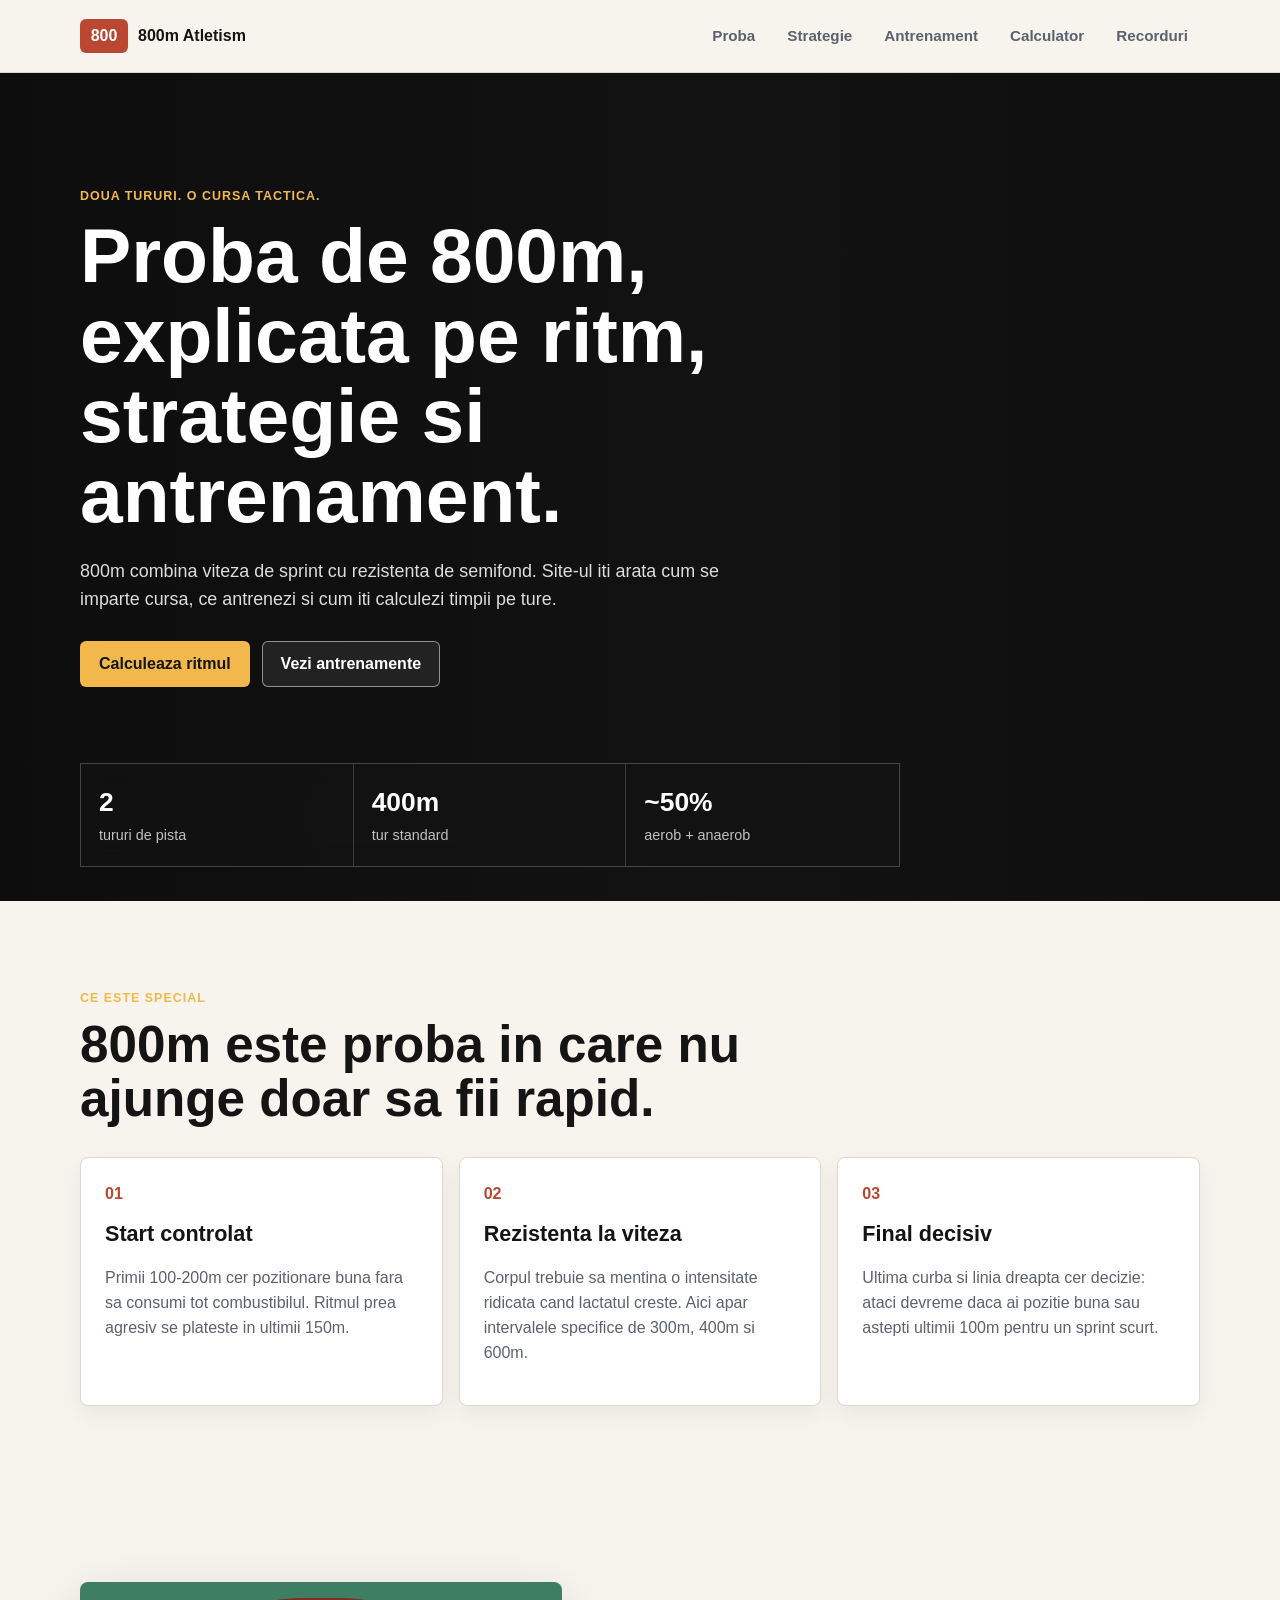
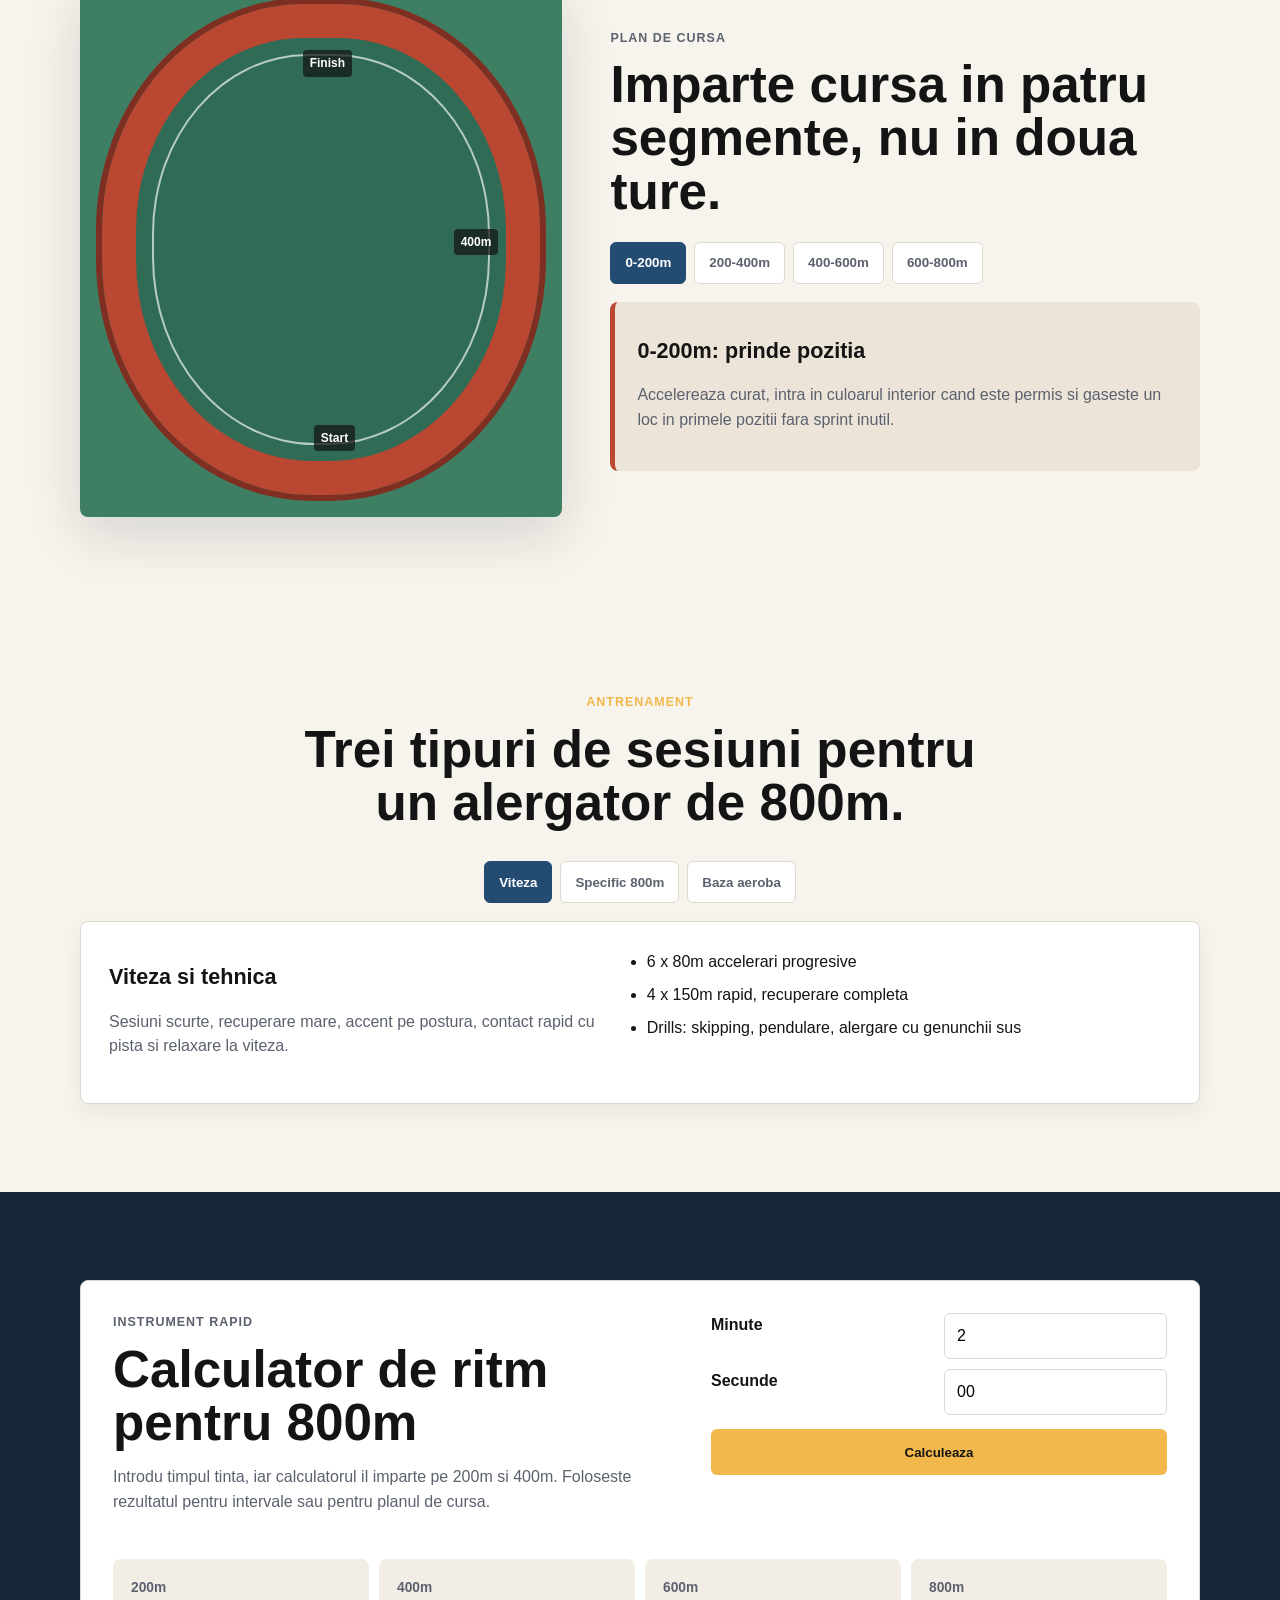
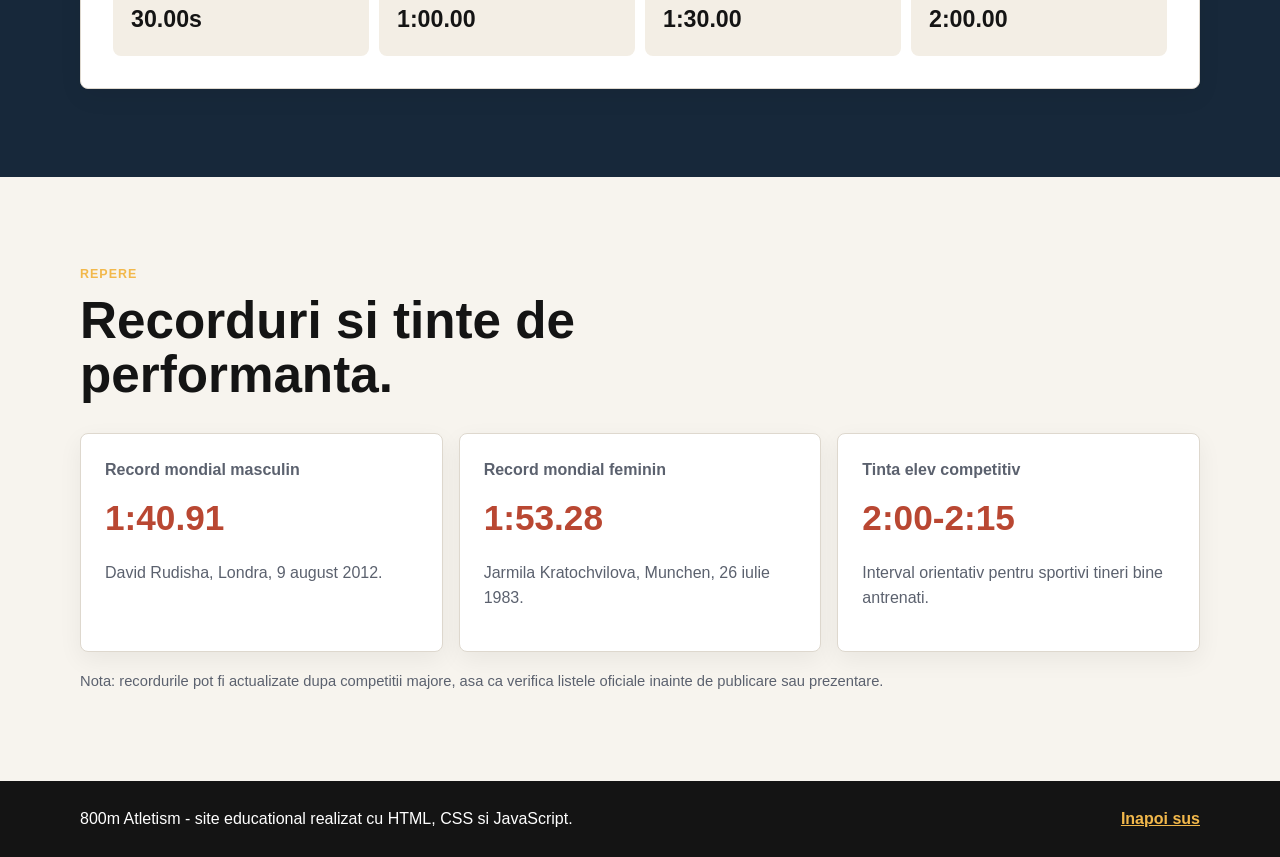
==== commit 303954e1: "Redesign 800m athletics site" ====
--- a/index.html
+++ b/index.html
@@ -3,1098 +3,200 @@
 <head>
     <meta charset="UTF-8">
     <meta name="viewport" content="width=device-width, initial-scale=1.0">
-    <meta name="description" content="800m.ro - Resursă completă pentru atleții de 800m. Peste 50 de articole despre antrenamente, strategii, nutriție și istoria atletismului românesc.">
-    <meta name="keywords" content="800m, atletism romanesc, atletism, antrenament, alergare, mijloc, strategie cursa, semifond, Romania">
-    <title>800m Athletics - Ghid Complet pentru Atleți</title>
+    <meta name="description" content="Site dedicat probei de atletism 800m: reguli, strategie, antrenamente, recorduri si calculator de ritm.">
+    <title>800m Atletism | Strategie, antrenament si ritm</title>
     <link rel="stylesheet" href="styles.css">
 </head>
 <body>
-    <header>
-        <nav class="navbar">
-            <div class="container">
-                <div class="logo">
-                    <h1>800m Athletics</h1>
-                    <span class="tagline">Ghidul tău pentru proba de mijloc</span>
-                </div>
-                <ul class="nav-menu">
-                    <li><a href="#acasa">Acasă</a></li>
-                    <li><a href="#noutati">Noutăți</a></li>
-                    <li><a href="#antrenamente">Antrenamente</a></li>
-                    <li><a href="#nutritie">Nutriție</a></li>
-                    <li><a href="#strategie">Strategie</a></li>
-                    <li><a href="#profiluri">Campioni</a></li>
-                </ul>
-                <div class="hamburger">
-                    <span></span>
-                    <span></span>
-                    <span></span>
-                </div>
-            </div>
+    <header class="site-header">
+        <nav class="nav" aria-label="Navigatie principala">
+            <a class="brand" href="#acasa" aria-label="800m Atletism">
+                <span class="brand-mark">800</span>
+                <span>800m Atletism</span>
+            </a>
+            <button class="nav-toggle" type="button" aria-label="Deschide meniul" aria-expanded="false">
+                <span></span>
+                <span></span>
+                <span></span>
+            </button>
+            <ul class="nav-links">
+                <li><a href="#proba">Proba</a></li>
+                <li><a href="#strategie">Strategie</a></li>
+                <li><a href="#antrenament">Antrenament</a></li>
+                <li><a href="#calculator">Calculator</a></li>
+                <li><a href="#recorduri">Recorduri</a></li>
+            </ul>
         </nav>
     </header>
 
     <main>
-        <!-- Hero Section -->
         <section id="acasa" class="hero">
-            <div class="container">
-                <div class="hero-content">
-                    <h1>Stăpânește proba de 800m</h1>
-                    <p>Antrenamente specializate, strategii de cursă și sfaturi de la experți pentru a-ți atinge potențialul maxim</p>
-                    <div class="hero-buttons">
-                        <a href="#antrenamente" class="btn btn-primary">Începe Antrenamentul</a>
-                        <a href="#noutati" class="btn btn-secondary">Vezi Noutățile</a>
-                    </div>
-                </div>
-                <div class="hero-stats">
-                    <div class="stat">
-                        <span class="stat-number">52</span>
-                        <span class="stat-label">Articole</span>
-                    </div>
-                    <div class="stat">
-                        <span class="stat-number">1:40</span>
-                        <span class="stat-label">Record mondial</span>
-                    </div>
-                    <div class="stat">
-                        <span class="stat-number">100%</span>
-                        <span class="stat-label">Dedicare</span>
-                    </div>
-                </div>
-            </div>
-        </section>
-
-        <!-- Noutăți Section -->
-        <section id="noutati" class="news-section">
-            <div class="container">
-                <h2 class="section-title">Noutăți și Articole</h2>
-                <div class="news-grid">
-
-                    <!-- Article 1 -->
-                    <article class="news-card">
-                        <div class="news-image"><div class="placeholder-image">⏱️</div></div>
-                        <div class="news-content">
-                            <span class="news-category">Antrenament</span>
-                            <h3>Cum să-ți îmbunătățești timpul în 800m</h3>
-                            <p>Strategii dovedite pentru a scădea secundele vitale din timpul tău personal — de la intervale specifice la periodizare inteligentă.</p>
-                            <a href="#" class="read-more">Citește mai mult →</a>
-                        </div>
-                        <div class="article-full">
-                            <p>Pentru a-ți îmbunătăți timpul în 800m, trebuie să combini trei tipuri de antrenament: rezistența aerobă (baza), rezistența la viteză (capacitatea de a menține un ritm ridicat) și viteza pură (sprintul final).</p>
-                            <p><strong>Antrenamentul pe intervale</strong> este inima progresului tău. Începe cu 6×400m la ritmul dorit de cursă, cu 3 minute recuperare între repetări. Progresiv, crești la 5×600m și apoi 4×800m. Scopul este să-ți obișnuiești corpul cu ritmul-țintă pe distanțe din ce în ce mai mari.</p>
-                            <p><strong>Periodizarea</strong> este crucială. Împarte-ți sezonul în 4 faze: bază (8 săptămâni — kilometraj mare, intensitate joasă), pre-competițional (6 săptămâni — introduci intervale specifice), competițional (8 săptămâni — vârf de formă, competiții frecvente) și tranziție (2-3 săptămâni — recuperare activă).</p>
-                            <p>Nu neglija <strong>detaliile mici</strong>: încălzirea corectă (15-20 minute alergare ușoară + drills + 2-3 accelerări de 80m), recuperarea între antrenamente (minim 48 ore după sesiuni intense) și somnul de calitate (7-9 ore pe noapte).</p>
-                        </div>
-                    </article>
-
-                    <!-- Article 2 -->
-                    <article class="news-card">
-                        <div class="news-image"><div class="placeholder-image">🥗</div></div>
-                        <div class="news-content">
-                            <span class="news-category">Nutriție</span>
-                            <h3>Alimentația optimă înainte de cursă</h3>
-                            <p>Ce să mănânci cu 24h, 4h și 1h înainte de o competiție importantă — un plan alimentar complet pentru ziua cursei.</p>
-                            <a href="#" class="read-more">Citește mai mult →</a>
-                        </div>
-                        <div class="article-full">
-                            <p>Nutriția pre-cursă poate face diferența între un personal best și o cursă ratată. Regula de aur: <strong>nimic nou în ziua competiției</strong>. Testează-ți planul alimentar la antrenamente înainte.</p>
-                            <p><strong>Cu 24 de ore înainte:</strong> Focalizează-te pe carbohidrați complecși — paste integrale, orez brun, cartofi dulci, quinoa. Adaugă o sursă slabă de proteină (piept de pui, pește) și legume fierte (nu crude, pentru digestie ușoară). Hidratează-te constant — 2-3 litri de apă distribuiți pe parcursul zilei, nu toți odată.</p>
-                            <p><strong>Cu 4 ore înainte de start:</strong> Masa principală pre-cursă. Ovăz cu banană și miere, sau pâine integrală cu unt de arahide și gem, plus un pahar de suc de fructe diluat. Porția trebuie să fie familiară și ușor de digerat — 500-700 calorii, bogate în carbohidrați, sărace în grăsimi și fibre.</p>
-                            <p><strong>Cu 60-90 minute înainte:</strong> O gustare ușoară: o banană, un gel energizant (testat anterior!), sau 2-3 biscuiți simpli. Ultima hidratare serioasă — 300-400ml apă, apoi doar înghițituri mici până la start. Evită lactatele, alimentele prăjite și băuturile carbogazoase — toate pot cauza disconfort gastric în timpul cursei.</p>
-                        </div>
-                    </article>
-
-                    <!-- Article 3 -->
-                    <article class="news-card">
-                        <div class="news-image"><div class="placeholder-image">🏆</div></div>
-                        <div class="news-content">
-                            <span class="news-category">Competiție</span>
-                            <h3>Tactici de cursă pentru 800m</h3>
-                            <p>Cum să gestionezi ritmul, poziția și sprintul final — strategii concrete pe care le poți aplica la următoarea competiție.</p>
-                            <a href="#" class="read-more">Citește mai mult →</a>
-                        </div>
-                        <div class="article-full">
-                            <p>800 de metri este o probă care îmbină viteza pură cu gândirea strategică. Există trei abordări tactice principale, iar alegerea depinde de stilul tău de alergare și de competiție.</p>
-                            <p><strong>Front-running (David Rudisha style):</strong> Preiei conducerea și impui ritmul tău. Funcționează dacă ai un ritm constant excelent și vrei să eviți aglomerația. Riscul: poți fi depășit pe final dacă ai forțat prea tare. Ideal pentru atleții cu finishing kick mai slab.</p>
-                            <p><strong>Negative split:</strong> Primul tur mai lent, al doilea mai rapid — strategia clasică de campioni. Primii 400m cu 2-3 secunde mai lenți decât jumătatea timpului-țintă, apoi accelerezi progresiv. Necesită disciplină mentală și încredere că poți recupera. Avantaj: rezerve proaspete pentru ultimii 200m.</p>
-                            <p><strong>Sit-and-kick:</strong> Stai în pluton, poziția 3-5, și ataci în ultimii 200-250m. Funcționează dacă ai un sprint final exploziv. Riscul major: să fii blocat în interior și să nu poți ieși la momentul potrivit. Poziționează-te strategic la coada primului grup, nu la mijlocul pachetului.</p>
-                        </div>
-                    </article>
-
-                    <!-- Article 4 -->
-                    <article class="news-card">
-                        <div class="news-image"><div class="placeholder-image">🧬</div></div>
-                        <div class="news-content">
-                            <span class="news-category">Știință</span>
-                            <h3>VO2 Max și pragul lactic</h3>
-                            <p>Înțelege fiziologia din spatele performanței de 800m — ce se întâmplă în corpul tău când alergi la maxim.</p>
-                            <a href="#" class="read-more">Citește mai mult →</a>
-                        </div>
-                        <div class="article-full">
-                            <p>Proba de 800m este unică: se aleargă la aproximativ 120-130% din VO2 max, ceea ce înseamnă că sistemul tău aerobic este la capacitate maximă, iar sistemul anaerob acoperă diferența. Înțelegerea acestei interacțiuni este cheia antrenamentului inteligent.</p>
-                            <p><strong>VO2 max</strong> (consumul maxim de oxigen) măsoară capacitatea corpului tău de a transporta și utiliza oxigenul. Pentru atleții de 800m, valorile tipice sunt 65-75 ml/kg/min la bărbați și 55-65 la femei. Elita atinge peste 80. Se antrenează prin intervale lungi (3-5 minute la 90-95% din max) și alergări în tempo.</p>
-                            <p><strong>Pragul lactic</strong> este intensitatea la care acidul lactic începe să se acumuleze mai repede decât poate fi eliminat. La 800m, ești peste acest prag cam din secunda 45 a cursei. Antrenamentul specific crește toleranța la lactat — corpul tău învață să funcționeze eficient chiar și cu mușchii "în flăcări".</p>
-                            <p><strong>Cum le antrenezi împreună:</strong> Intervalele de 600-800m la ritm de cursă îți cresc VO2 max-ul, în timp ce repetările mai scurte (200-300m) cu recuperare incompletă îți antrenează toleranța la lactat. Combină ambele tipuri săptămânal pentru rezultate maxime.</p>
-                        </div>
-                    </article>
-
-                    <!-- Article 5 -->
-                    <article class="news-card">
-                        <div class="news-image"><div class="placeholder-image">❄️</div></div>
-                        <div class="news-content">
-                            <span class="news-category">Antrenament</span>
-                            <h3>Antrenamentul de iarnă pentru 800m</h3>
-                            <p>Sezonul rece nu este pauză — este fundația pe care se construiește explozia din vară.</p>
-                            <a href="#" class="read-more">Citește mai mult →</a>
-                        </div>
-                        <div class="article-full">
-                            <p>Iarna este faza de construcție a bazei aerobe — fundamentul pe care se va clădi viteza din primăvară și vară. Nu te lăsa păcălit de vremea rece: acum se pun cărămizile performanței.</p>
-                            <p><strong>Kilometraj și rezistență:</strong> Crește volumul săptămânal cu 15-20% față de sezonul competițional. Alergări lungi (8-12 km) în ritm ușor, de 2-3 ori pe săptămână. Alternează cu sesiuni de fartlek — jocuri de viteză nestructurate care mențin contactul cu ritmul ridicat fără presiunea intervalelor fixe.</p>
-                            <p><strong>Forța în sală:</strong> 2 sesiuni pe săptămână de forță generală — genuflexiuni, îndreptări, fandări, exerciții pentru core. Iarna e momentul ideal să construiești masă musculară funcțională și să corectezi dezechilibrele.</p>
-                            <p><strong>Cross-training:</strong> Înotul, ciclismul sau schiul de fond completează perfect alergarea de iarnă. Reduc impactul asupra articulațiilor și îți mențin sistemul cardiovascular angajat. O sesiune de piscină sau bicicletă pe săptămână face minuni pentru recuperare și varietate.</p>
-                        </div>
-                    </article>
-
-                    <!-- Article 6 -->
-                    <article class="news-card">
-                        <div class="news-image"><div class="placeholder-image">👟</div></div>
-                        <div class="news-content">
-                            <span class="news-category">Echipament</span>
-                            <h3>Cum alegi spike-urile pentru 800m</h3>
-                            <p>Ghid complet pentru alegerea încălțămintei de competiție — de la tipuri de spike-uri la mărci recomandate.</p>
-                            <a href="#" class="read-more">Citește mai mult →</a>
-                        </div>
-                        <div class="article-full">
-                            <p>Spike-urile de 800m sunt diferite de cele de sprint (100-400m) și de cele de fond (1500m+). Proba de mijloc cere un echilibru între rigiditatea necesară vitezei și amortizarea necesară celor două tururi de pistă.</p>
-                            <p><strong>Tipuri de spike-uri:</strong> Cele de semifond (800m-1500m) au talpa intermediară — mai flexibilă decât sprint, mai rigidă decât fond. Cauți o placă de carbon sau nailon în talpă pentru propulsie, dar și suficientă amortizare în călcâi pentru contactul cu pista pe curbă. Greutatea ideală: 140-180g per pereche.</p>
-                            <p><strong>Mărci recomandate:</strong> Nike Dragonfly (excelentă combinație viteză-amortizare, preferata multor semifondiști), Adidas Adizero Avanti (talpă agresivă, bun pentru atleții care atacă puternic), New Balance MD800 (clasic, echilibrat), HOKA Cielo MD (amortizare superioară pentru atleții mai grei).</p>
-                            <p><strong>Cum le probezi:</strong> Spike-urile trebuie să fie fixe, fără spațiu în călcâi dar cu 3-5mm în față. Poartă-le la 2-3 antrenamente înainte de competiție — niciodată direct la cursă. Înlocuiește-le după 300-400 km de utilizare, chiar dacă arată bine — amortizarea se degradează invizibil.</p>
-                        </div>
-                    </article>
-
-                    <!-- Article 7 -->
-                    <article class="news-card">
-                        <div class="news-image"><div class="placeholder-image">😴</div></div>
-                        <div class="news-content">
-                            <span class="news-category">Recuperare</span>
-                            <h3>Rolul somnului în performanța atletică</h3>
-                            <p>De ce somnul de calitate este cel mai subestimat instrument de antrenament și cum să-l optimizezi.</p>
-                            <a href="#" class="read-more">Citește mai mult →</a>
-                        </div>
-                        <div class="article-full">
-                            <p>Somnul nu este doar odihnă — este faza în care corpul tău reconstruiește fibrele musculare, consolidează memoria motorie și secretă hormonul de creștere. Pentru un atlet de 800m, somnul face diferența între stagnare și progres.</p>
-                            <p><strong>Fiziologia somnului atletic:</strong> Hormonul de creștere (HGH) este secretat aproape exclusiv în fazele de somn profund (stadiile 3-4), care apar în primele cicluri de somn ale nopții. Testosteronul — critic pentru sinteza proteică — atinge vârful în timpul somnului REM, mai frecvent spre dimineață. Redu somnul și reduci ambele.</p>
-                            <p><strong>Cât somn ai nevoie:</strong> Studiile arată că atleții de anduranță au nevoie de 8-10 ore, nu 7-8 ca populația generală. Roger Federer dormea 11-12 ore în perioadele de turneu. Nu e lux — e necesitate fiziologică. Dacă te antrenezi intens, țintește 9 ore minim.</p>
-                            <p><strong>Optimizare practică:</strong> Orar constant (culcare și trezire la aceleași ore, inclusiv în weekend), cameră răcoroasă (18-20°C), întuneric total, fără ecrane cu 60 minute înainte de culcare (lumina albastră suprimă melatonina), evită cofeina după ora 14:00. Dacă ai antrenamente de dimineață, un pui de somn de 20-30 minute după-amiaza compensează parțial deficitul.</p>
-                        </div>
-                    </article>
-
-                    <!-- Article 8 -->
-                    <article class="news-card">
-                        <div class="news-image"><div class="placeholder-image">🧠</div></div>
-                        <div class="news-content">
-                            <span class="news-category">Mental</span>
-                            <h3>Anxietatea pre-competițională</h3>
-                            <p>Cum să transformi emoțiile dinaintea cursei în energie pozitivă — tehnici practice de la psihologia sportivă.</p>
-                            <a href="#" class="read-more">Citește mai mult →</a>
-                        </div>
-                        <div class="article-full">
-                            <p>Toată lumea simte anxietate înainte de cursă — inclusiv campionii olimpici. Diferența este cum o folosești: ca frână sau ca propulsie. Anxietatea și entuziasmul au aproape aceleași simptome fiziologice (inima bate tare, palmele transpiră). E doar o chestiune de interpretare.</p>
-                            <p><strong>Tehnica de respirație 4-7-8:</strong> Inspiră pe nas 4 secunde, ține aerul 7 secunde, expiră lent pe gură 8 secunde. Activează sistemul nervos parasimpatic și reduce cortizolul. Practică de 3-4 ori în cele 10 minute dinaintea startului. Funcționează chiar și în call room.</p>
-                            <p><strong>Vizualizarea:</strong> Cu 15 minute înainte de cursă, închide ochii și rulează mental cursa perfectă. Simte pista sub picioare, auzi publicul, vezi-te executând tactica aleasă și trecând linia de sosire. Studiile arată că vizualizarea activează aproape aceleași circuite neuronale ca și execuția reală.</p>
-                            <p><strong>Rutina pre-cursă:</strong> Creează-ți un ritual personal — aceleași gesturi, aceeași muzică, aceleași cuvinte-cheie pe care ți le repeți. Rutina creează predictibilitate, iar predictibilitatea calmează creierul. "Controlul vine din rutină, nu din eliminarea emoțiilor" — un principiu al psihologiei sportive de elită.</p>
-                        </div>
-                    </article>
-
-                    <!-- Article 9 -->
-                    <article class="news-card">
-                        <div class="news-image"><div class="placeholder-image">📜</div></div>
-                        <div class="news-content">
-                            <span class="news-category">Istorie</span>
-                            <h3>Istoria probei de 800m la Jocurile Olimpice</h3>
-                            <p>De la primii campioni ai Atenei 1896 până la recordul legendar al lui David Rudisha din 2012.</p>
-                            <a href="#" class="read-more">Citește mai mult →</a>
-                        </div>
-                        <div class="article-full">
-                            <p>Proba de 800m face parte din programul olimpic încă de la primele Jocuri moderne din 1896, când australianul Edwin Flack a câștigat aurul cu 2:11.0. De atunci, evoluția a fost spectaculoasă — de la tacticile conservatoare ale începutului de secol XX la explozia de viteză din era modernă.</p>
-                            <p><strong>Recordul mondial olimpic</strong> care a șocat lumea: Londra 2012, David Rudisha — 1:40.91. A condus cursa de la start la finiș, un front-running perfect, și a devenit primul și singurul om care a spart bariera de 1:41.00. În acea cursă, toți cei 8 finaliști au alergat sub 1:44 — cea mai rapidă finală olimpică din istorie până astăzi.</p>
-                            <p><strong>Evoluția recordului mondial:</strong> 1:51.9 (1912, Ted Meredith) → 1:46.6 (1939, Rudolf Harbig, a rezistat 16 ani) → 1:44.3 (1962, Peter Snell) → 1:41.73 (1981, Sebastian Coe) → 1:41.11 (2010, Rudisha) → 1:40.91 (2012, Rudisha). Timp de un secol, recordul a scăzut cu doar 11 secunde — fiecare zecime cucerită cu efort supraomenesc.</p>
-                            <p><strong>Rivalități legendare:</strong> Sebastian Coe vs Steve Ovett (Marea Britanie, anii '80) — două medalii olimpice de aur împărțite, prietenie și rivalitate. Wilson Kipketer vs Vebjørn Rodal (anii '90) — danezul de origine kenyană a dominat era cu 3 titluri mondiale consecutive.</p>
-                        </div>
-                    </article>
-
-                    <!-- Article 10 -->
-                    <article class="news-card">
-                        <div class="news-image"><div class="placeholder-image">⚡</div></div>
-                        <div class="news-content">
-                            <span class="news-category">Știință</span>
-                            <h3>400m vs 800m — diferențe fiziologice</h3>
-                            <p>De ce unii atleți domină o probă și se chinuie la cealaltă și cum se intersectează cele două discipline.</p>
-                            <a href="#" class="read-more">Citește mai mult →</a>
-                        </div>
-                        <div class="article-full">
-                            <p>Cele două probe par similare — ambele sunt tururi de pistă — dar fiziologic vorbind, sunt aproape sporturi diferite. 400m este ~60% anaerob, 800m este ~60% aerob. Aproape o inversare completă a sistemului energetic dominant.</p>
-                            <p><strong>Fibre musculare:</strong> Atleții de 400m au predominant fibre de tip IIx (explozive, rapide, obosesc repede). Cei de 800m au un mix echilibrat între tip I (rezistente), tip IIa (intermediare) și tip IIx. Antrenamentul specific poate converti fibrele IIx în IIa — mai rezistente la oboseală, păstrând o parte din explozivitate.</p>
-                            <p><strong>Cerințe de antrenament opuse:</strong> Pentru 400m, accentul cade pe viteză maximă, forță explozivă și toleranță la lactat pe termen scurt. Pentru 800m, ai nevoie de o bază aerobă solidă (kilometraj săptămânal de 50-80 km) combinată cu viteză specifică. Săritul direct de la 400m la 800m fără construirea bazei aerobe este rețeta garantată pentru accidentări și rezultate slabe.</p>
-                            <p><strong>Atleții care au excelat la ambele:</strong> Alberto Juantorena (Cuba) — singurul atlet din istorie care a câștigat aurul olimpic la 400m și 800m în aceeași ediție (Montreal 1976). Ato Boldon a prezis că nimeni nu va mai repeta această dublă — diferența de specializare a devenit prea mare.</p>
-                        </div>
-                    </article>
-
-                    <!-- Article 11 -->
-                    <article class="news-card">
-                        <div class="news-image"><div class="placeholder-image">🔥</div></div>
-                        <div class="news-content">
-                            <span class="news-category">Mental</span>
-                            <h3>Antrenamentul în disconfort</h3>
-                            <p>Cum să-ți antrenezi mintea să reziste când corpul țipă să te oprești — arta de a îmbrățișa suferința.</p>
-                            <a href="#" class="read-more">Citește mai mult →</a>
-                        </div>
-                        <div class="article-full">
-                            <p>"Embrace the suck" — îmbrățișează suferința. Proba de 800m doare. Ultimii 200-300 de metri sunt o agonie controlată în care picioarele ard, plămânii cer aer și fiecare fibră musculară țipă să te oprești. Capacitatea de a funcționa în acest disconfort se antrenează, nu se naște.</p>
-                            <p><strong>Ce spune știința:</strong> Cercetătorul Samuele Marcora a demonstrat că percepția efortului (RPE — Rating of Perceived Exertion) este limitatorul principal al performanței, nu oboseala musculară per se. Cu alte cuvinte: te oprești când creierul decide că e prea greu, nu când mușchii chiar cedează. Antrenamentul mental poate crește acest prag.</p>
-                            <p><strong>Tehnici practice:</strong> Antrenamentele "over-distance" la sfârșitul sesiunii — după ce ești deja obosit, mai adaugi 2×200m la maxim. Antrenamentele cu recuperare intenționat scurtă te învață să produci putere chiar și cu lactat ridicat. Meditația de anduranță — te concentrezi pe o mantră simplă ("ușor, puternic, acum") în timpul efortului intens, antrenându-ți creierul să rămână calm sub presiune fiziologică.</p>
-                        </div>
-                    </article>
-
-                    <!-- Article 12 -->
-                    <article class="news-card">
-                        <div class="news-image"><div class="placeholder-image">🏋️</div></div>
-                        <div class="news-content">
-                            <span class="news-category">Forță</span>
-                            <h3>Exerciții de forță pentru semifond</h3>
-                            <p>Cele mai eficiente mișcări de sală pentru alergătorii de 800m — program săptămânal și ce să eviți.</p>
-                            <a href="#" class="read-more">Citește mai mult →</a>
-                        </div>
-                        <div class="article-full">
-                            <p>Forța în sală nu te face "greu și lent" — dimpotrivă, îți crește economia de alergare (cât oxigen consumi la un ritm dat) și previne accidentările. Pentru semifond, accentul cade pe forță explozivă și rezistență musculară, nu pe hipertrofie.</p>
-                            <p><strong>Exercițiile esențiale:</strong> Genuflexiuni (squat) — regele exercițiilor pentru puterea picioarelor, esențial pentru sprintul final. Îndreptări (deadlift) — lanțul posterior (spate, fesieri, hamstring) generează propulsia. Fandări (lunges) — stabilitate unilaterală, imită biomecanica alergării. Genuflexiuni bulgărești — forță explozivă pe un singur picior, direct transferabilă în pistă.</p>
-                            <p><strong>Plyometricele</strong> — sărituri pe cutie, sărituri în lungime de pe loc, bounding — conectează forța brută cu elasticitatea necesară alergării. Introdu-le după faza de forță generală, nu înainte. 2 serii a câte 6-8 repetări, cu accent pe calitatea execuției și timpul minim de contact cu solul.</p>
-                            <p><strong>Ce să eviți:</strong> Antrenamentele de forță cu volum mare (bodybuilding clasic) — te umflă fără transfer funcțional. Genuflexiunile adânci cu greutate maximă în plin sezon competițional — risc crescut de accidentare când ești deja obosit de la pistă. Regula: forță maximă în extrasezon, menținere explozivă în sezon.</p>
-                        </div>
-                    </article>
-
-                    <!-- Article 13 -->
-                    <article class="news-card">
-                        <div class="news-image"><div class="placeholder-image">📅</div></div>
-                        <div class="news-content">
-                            <span class="news-category">Planificare</span>
-                            <h3>Construirea unui sezon competițional</h3>
-                            <p>Cum să-ți alegi competițiile și să-ți structurezi anul atletic pentru un peak perfect la momentul potrivit.</p>
-                            <a href="#" class="read-more">Citește mai mult →</a>
-                        </div>
-                        <div class="article-full">
-                            <p>Un sezon competițional bine planificat este ca o simfonie — fiecare competiție are rolul ei, iar punctul culminant (competiția-țintă) trebuie să vină când ești în vârf de formă, nu înainte și nu după.</p>
-                            <p><strong>Structura pe 12 luni:</strong> Noiembrie-Ianuarie: bază aerobă + forță, fără competiții. Februarie-Martie: introduci intervale specifice, 1-2 competiții de test (sau time trial-uri personale) pentru a evalua nivelul. Aprilie-Mai: crești intensitatea, 3-4 competiții de pregătire. Iunie-Iulie: peak competițional, 4-6 competiții principale. August: competiția-țintă. Septembrie-Octombrie: tranziție și recuperare activă.</p>
-                            <p><strong>Alegerea competițiilor:</strong> O competiție de pregătire nu trebuie câștigată, trebuie să-ți ofere informații. Poți pierde o cursă de pregătire și să câștigi sezonul. Competițiile-țintă sunt maximum 2-3 pe an — aici contează doar rezultatul. Restul sunt laboratoare pentru tactică, ritm și încredere.</p>
-                            <p><strong>Regula celor 2 vârfuri:</strong> Este imposibil fiziologic să fii în peak mai mult de 6-8 săptămâni. Dacă ai două competiții-țintă (ex: naționalele în iulie, o competiție internațională în august), planifică un micro-sezon de recuperare de 10-14 zile între ele — antrenament ușor, somn mult, nutriție atentă — apoi reconstruiești al doilea vârf.</p>
-                        </div>
-
-                    <!-- Article 14 -->
-                    <article class="news-card">
-                        <div class="news-image"><div class="placeholder-image">🇷🇴</div></div>
-                        <div class="news-content">
-                            <span class="news-category">Istorie</span>
-                            <h3>800m în România — de la începuturi la performanțe mondiale</h3>
-                            <p>Istoria probei de 800 de metri în atletismul românesc reflectă evoluția sportului de performanță din țara noastră. Primele competiții organizate datează de la î...</p>
-                            <a href="#" class="read-more">Citește mai mult →</a>
-                        </div>
-                        <div class="article-full">
-                            <p>Istoria probei de 800 de metri în atletismul românesc reflectă evoluția sportului de performanță din țara noastră. Primele competiții organizate datează de la începutul secolului XX, iar proba de 800m a devenit rapid una dintre disciplinele de referință. Atleți romani au reprezentat țara cu mândrie la campionate europene, mondiale și olimpice, lăsând o amprentă importantă asupra istoriei atletismului românesc.</p>
-                        </div>
-                    </article>
-
-                    <!-- Article 15 -->
-                    <article class="news-card">
-                        <div class="news-image"><div class="placeholder-image">🥇</div></div>
-                        <div class="news-content">
-                            <span class="news-category">Campioni</span>
-                            <h3>Ovidiu Olteanu — campion balcanic de 800m</h3>
-                            <p>Ovidiu Olteanu este unul dintre cei mai valoroși semifondiști romani, medaliat la multiple ediții ale Campionatelor Balcanice. Stilul său de alergare, bazat pe ...</p>
-                            <a href="#" class="read-more">Citește mai mult →</a>
-                        </div>
-                        <div class="article-full">
-                            <p>Ovidiu Olteanu este unul dintre cei mai valoroși semifondiști romani, medaliat la multiple ediții ale Campionatelor Balcanice. Stilul său de alergare, bazat pe o tactică inteligentă și un finish puternic, l-a făcut remarcat în competițiile regionale. Cariera sa exemplifică dedicarea necesară pentru a excela la proba de 800m pe plan internațional.</p>
-                        </div>
-                    </article>
-
-                    <!-- Article 16 -->
-                    <article class="news-card">
-                        <div class="news-image"><div class="placeholder-image">🏅</div></div>
-                        <div class="news-content">
-                            <span class="news-category">Recorduri</span>
-                            <h3>Recordul național de 800m pentru bărbați</h3>
-                            <p>Recordul național de 800m la bărbați este o bornă importantă a atletismului românesc. Fiecare generație de semifondiști a încercat să coboare această barieră, i...</p>
-                            <a href="#" class="read-more">Citește mai mult →</a>
-                        </div>
-                        <div class="article-full">
-                            <p>Recordul național de 800m la bărbați este o bornă importantă a atletismului românesc. Fiecare generație de semifondiști a încercat să coboare această barieră, iar lupta pentru record național a generat rivalități memorabile pe pistă. Valoarea recordului reflectă nivelul performanței din țara noastră comparativ cu elita mondială.</p>
-                        </div>
-                    </article>
-
-                    <!-- Article 17 -->
-                    <article class="news-card">
-                        <div class="news-image"><div class="placeholder-image">🏃‍♀️</div></div>
-                        <div class="news-content">
-                            <span class="news-category">Recorduri</span>
-                            <h3>Recordul național de 800m pentru femei</h3>
-                            <p>La fel ca la bărbați, recordul național feminin de 800m este urmărit cu mare interes. Atletele române au avut performanțe notabile pe plan internațional, iar se...</p>
-                            <a href="#" class="read-more">Citește mai mult →</a>
-                        </div>
-                        <div class="article-full">
-                            <p>La fel ca la bărbați, recordul național feminin de 800m este urmărit cu mare interes. Atletele române au avut performanțe notabile pe plan internațional, iar semifondul a fost o probă unde România a produs constant talente capabile să concureze la nivel înalt.</p>
-                        </div>
-                    </article>
-
-                    <!-- Article 18 -->
-                    <article class="news-card">
-                        <div class="news-image"><div class="placeholder-image">🏟️</div></div>
-                        <div class="news-content">
-                            <span class="news-category">Competiții</span>
-                            <h3>Campionatele Naționale de atletism — proba de 800m</h3>
-                            <p>Campionatele Naționale de atletism reprezintă momentul culminant al sezonului competițional românesc. Proba de 800m este una dintre cele mai spectaculoase, ades...</p>
-                            <a href="#" class="read-more">Citește mai mult →</a>
-                        </div>
-                        <div class="article-full">
-                            <p>Campionatele Naționale de atletism reprezintă momentul culminant al sezonului competițional românesc. Proba de 800m este una dintre cele mai spectaculoase, adesea decisă în ultimii 50 de metri. Atât seniorii, cât și tinerii sportivi privesc Naționalele ca șansa de a-și confirma evoluția și de a obține selecții în loturile naționale.</p>
-                        </div>
-                    </article>
-
-                    <!-- Article 19 -->
-                    <article class="news-card">
-                        <div class="news-image"><div class="placeholder-image">🌟</div></div>
-                        <div class="news-content">
-                            <span class="news-category">Tineret</span>
-                            <h3>Descoperirea tinerelor talente la 800m</h3>
-                            <p>Descoperirea și dezvoltarea tinerelor talente pentru proba de 800m începe în școli și cluburi locale. Antrenorii caută copii cu aptitudini pentru viteză și rezi...</p>
-                            <a href="#" class="read-more">Citește mai mult →</a>
-                        </div>
-                        <div class="article-full">
-                            <p>Descoperirea și dezvoltarea tinerelor talente pentru proba de 800m începe în școli și cluburi locale. Antrenorii caută copii cu aptitudini pentru viteză și rezistență, apoi îi introduc treptat în specificul semifondului. Programul de selecție și competițiile pentru cadeți și juniori sunt esențiale pentru viitorul atletismului românesc.</p>
-                        </div>
-                    </article>
-
-                    <!-- Article 20 -->
-                    <article class="news-card">
-                        <div class="news-image"><div class="placeholder-image">🧑‍🏫</div></div>
-                        <div class="news-content">
-                            <span class="news-category">Antrenament</span>
-                            <h3>Rolul antrenorului în dezvoltarea unui semifondist</h3>
-                            <p>Antrenorul de atletism este mai mult decât un creator de planuri de antrenament. El este psiholog, strateg și mentor. Pentru un semifondist de 800m, antrenorul ...</p>
-                            <a href="#" class="read-more">Citește mai mult →</a>
-                        </div>
-                        <div class="article-full">
-                            <p>Antrenorul de atletism este mai mult decât un creator de planuri de antrenament. El este psiholog, strateg și mentor. Pentru un semifondist de 800m, antrenorul trebuie să găsească echilibrul perfect între volum aerob, viteză, forță și recuperare, adaptând continuu planul la progresele și provocările sportivului.</p>
-                        </div>
-                    </article>
-
-                    <!-- Article 21 -->
-                    <article class="news-card">
-                        <div class="news-image"><div class="placeholder-image">📊</div></div>
-                        <div class="news-content">
-                            <span class="news-category">Știință</span>
-                            <h3>Testarea în laborator a atleților de 800m</h3>
-                            <p>Testarea de laborator — VO2 max, prag lactic, analiza compoziției corporale — oferă date esențiale pentru programarea antrenamentului. În România, centrele de m...</p>
-                            <a href="#" class="read-more">Citește mai mult →</a>
-                        </div>
-                        <div class="article-full">
-                            <p>Testarea de laborator — VO2 max, prag lactic, analiza compoziției corporale — oferă date esențiale pentru programarea antrenamentului. În România, centrele de medicină sportivă și kinetoterapie contribuie la evaluarea periodică a sportivilor de performanță, ajutând la prevenirea accidentărilor și optimizarea pregătirii.</p>
-                        </div>
-                    </article>
-
-                    <!-- Article 22 -->
-                    <article class="news-card">
-                        <div class="news-image"><div class="placeholder-image">🩺</div></div>
-                        <div class="news-content">
-                            <span class="news-category">Sănătate</span>
-                            <h3>Cele mai frecvente accidentări la 800m</h3>
-                            <p>Semifondiștii sunt expuși unor accidentări specifice: tendinite, probleme la nivelul gambelor, dureri de spate și stres osos. Majoritatea pot fi prevenite print...</p>
-                            <a href="#" class="read-more">Citește mai mult →</a>
-                        </div>
-                        <div class="article-full">
-                            <p>Semifondiștii sunt expuși unor accidentări specifice: tendinite, probleme la nivelul gambelor, dureri de spate și stres osos. Majoritatea pot fi prevenite printr-o încălzire corespunzătoare, antrenament progresiv, forță corect executată și recuperare adecvată. Ignorarea semnalelor de alarmă duce adesea la pauze lungi din activitate.</p>
-                        </div>
-                    </article>
-
-                    <!-- Article 23 -->
-                    <article class="news-card">
-                        <div class="news-image"><div class="placeholder-image">🍎</div></div>
-                        <div class="news-content">
-                            <span class="news-category">Nutriție</span>
-                            <h3>Dieta zilnică a unui atlet de 800m</h3>
-                            <p>O dietă echilibrată pentru un semifondist include carbohidrați pentru energie, proteine pentru refacere, grăsimi sănătoase și micronutrienți esențiali. Mesele r...</p>
-                            <a href="#" class="read-more">Citește mai mult →</a>
-                        </div>
-                        <div class="article-full">
-                            <p>O dietă echilibrată pentru un semifondist include carbohidrați pentru energie, proteine pentru refacere, grăsimi sănătoase și micronutrienți esențiali. Mesele regulate, hidratarea constantă și evitarea alimentelor procesate sunt principii de bază. Fiecare atlet trebuie să-și personalizeze dieta în funcție de volumul de antrenament și obiectivele de greutate corporală.</p>
-                        </div>
-                    </article>
-
-                    <!-- Article 24 -->
-                    <article class="news-card">
-                        <div class="news-image"><div class="placeholder-image">💊</div></div>
-                        <div class="news-content">
-                            <span class="news-category">Suplimente</span>
-                            <h3>Suplimente alimentare utile pentru semifondiști</h3>
-                            <p>Suplimentele pot juca un rol auxiliar, dar niciodată înlocuitor al alimentației. Creatina, beta-alanina, cofeina și electroliții sunt printre cele mai studiate ...</p>
-                            <a href="#" class="read-more">Citește mai mult →</a>
-                        </div>
-                        <div class="article-full">
-                            <p>Suplimentele pot juca un rol auxiliar, dar niciodată înlocuitor al alimentației. Creatina, beta-alanina, cofeina și electroliții sunt printre cele mai studiate și utilizate în sportul de anduranță-viteză. Întotdeauna trebuie administrate sub supraveghere și în conformitate cu reglementările antidoping.</p>
-                        </div>
-                    </article>
-
-                    <!-- Article 25 -->
-                    <article class="news-card">
-                        <div class="news-image"><div class="placeholder-image">🧘</div></div>
-                        <div class="news-content">
-                            <span class="news-category">Mental</span>
-                            <h3>Pregătirea mentală înainte de o cursă importantă</h3>
-                            <p>Pregătirea mentală este la fel de importantă ca cea fizică. Tehnici de respirație, vizualizare, rutine pre-cursă și reframingul anxietății în entuziasm pot tran...</p>
-                            <a href="#" class="read-more">Citește mai mult →</a>
-                        </div>
-                        <div class="article-full">
-                            <p>Pregătirea mentală este la fel de importantă ca cea fizică. Tehnici de respirație, vizualizare, rutine pre-cursă și reframingul anxietății în entuziasm pot transforma performanța. Atleții de elită investesc ani în dezvoltarea rezilienței psihice, știind că ultimii 100 de metri sunt câștigați în minte.</p>
-                        </div>
-                    </article>
-
-                    <!-- Article 26 -->
-                    <article class="news-card">
-                        <div class="news-image"><div class="placeholder-image">⏲️</div></div>
-                        <div class="news-content">
-                            <span class="news-category">Tactica</span>
-                            <h3>Cum să alergi primii 200 de metri în 800m</h3>
-                            <p>Primii 200 de metri stabilesc ritmul și poziția în grup. Pornirea prea tare poate duce la acumularea rapidă a lactatului, în timp ce o ieșire prea lentă poate b...</p>
-                            <a href="#" class="read-more">Citește mai mult →</a>
-                        </div>
-                        <div class="article-full">
-                            <p>Primii 200 de metri stabilesc ritmul și poziția în grup. Pornirea prea tare poate duce la acumularea rapidă a lactatului, în timp ce o ieșire prea lentă poate bloca atletul în spatele plutonului. Strategia optimă este un start puternic dar controlat, care permite menținerea unui ritm susținut pe următorii 600 de metri.</p>
-                        </div>
-                    </article>
-
-                    <!-- Article 27 -->
-                    <article class="news-card">
-                        <div class="news-image"><div class="placeholder-image">🔄</div></div>
-                        <div class="news-content">
-                            <span class="news-category">Tactica</span>
-                            <h3>Cum să gestionezi al doilea tur în 800m</h3>
-                            <p>Al doilea tur este unde se decide cursa. După primii 400m, lactatul crește, iar ritmul pare din ce în ce mai greu. Alergătorii disciplinați mențin o alergare ef...</p>
-                            <a href="#" class="read-more">Citește mai mult →</a>
-                        </div>
-                        <div class="article-full">
-                            <p>Al doilea tur este unde se decide cursa. După primii 400m, lactatul crește, iar ritmul pare din ce în ce mai greu. Alergătorii disciplinați mențin o alergare eficientă tehnic, folosesc brațele pentru propulsie și încep să pregătească atacul final în ultimii 150-200 de metri.</p>
-                        </div>
-                    </article>
-
-                    <!-- Article 28 -->
-                    <article class="news-card">
-                        <div class="news-image"><div class="placeholder-image">🚀</div></div>
-                        <div class="news-content">
-                            <span class="news-category">Tactica</span>
-                            <h3>Sprintul final în proba de 800m</h3>
-                            <p>Sprintul final de 800m este unul dintre cele mai spectaculoase momente din atletism. Cu mușchii plini de acid lactic, atletul trebuie să găsească resurse pentru...</p>
-                            <a href="#" class="read-more">Citește mai mult →</a>
-                        </div>
-                        <div class="article-full">
-                            <p>Sprintul final de 800m este unul dintre cele mai spectaculoase momente din atletism. Cu mușchii plini de acid lactic, atletul trebuie să găsească resurse pentru o accelerare decisivă. Antrenamentul specific pentru finish — repetări scurte după efort prealabil — este esențial pentru a dezvolta această capacitate.</p>
-                        </div>
-                    </article>
-
-                    <!-- Article 29 -->
-                    <article class="news-card">
-                        <div class="news-image"><div class="placeholder-image">🏋️‍♂️</div></div>
-                        <div class="news-content">
-                            <span class="news-category">Forță</span>
-                            <h3>Forța core — stabilizatorul alergătorului</h3>
-                            <p>Un core puternic stabilizează trunchiul în timpul alergării, îmbunătățește transferul de forță și reduce riscul de accidentări la nivelul spatelui. Exerciții pr...</p>
-                            <a href="#" class="read-more">Citește mai mult →</a>
-                        </div>
-                        <div class="article-full">
-                            <p>Un core puternic stabilizează trunchiul în timpul alergării, îmbunătățește transferul de forță și reduce riscul de accidentări la nivelul spatelui. Exerciții precum plank, dead bug, hollow body și rotații anti-rotation sunt ideale pentru atleți și pot fi incluse de 2-3 ori pe săptămână.</p>
-                        </div>
-                    </article>
-
-                    <!-- Article 30 -->
-                    <article class="news-card">
-                        <div class="news-image"><div class="placeholder-image">🦵</div></div>
-                        <div class="news-content">
-                            <span class="news-category">Forță</span>
-                            <h3>Exerciții pentru gambă și tendonul lui Ahile</h3>
-                            <p>Gamba și tendonul lui Ahile absorb forțe enorme în timpul sprintului. Întărirea lor progresivă — prin sărituri în gambe, ridicări pe vârfuri, și exerciții de am...</p>
-                            <a href="#" class="read-more">Citește mai mult →</a>
-                        </div>
-                        <div class="article-full">
-                            <p>Gamba și tendonul lui Ahile absorb forțe enorme în timpul sprintului. Întărirea lor progresivă — prin sărituri în gambe, ridicări pe vârfuri, și exerciții de amortizare controlată — reduce riscul de tendinită și ruptură. Recuperarea după aceste exerciții trebuie respectată cu strictețe.</p>
-                        </div>
-                    </article>
-
-                    <!-- Article 31 -->
-                    <article class="news-card">
-                        <div class="news-image"><div class="placeholder-image">🏃</div></div>
-                        <div class="news-content">
-                            <span class="news-category">Tehnica</span>
-                            <h3>Tehnica de alergare pentru 800m</h3>
-                            <p>O tehnică eficientă de alergare economisește energie și previne accidentări. Elementele cheie sunt: pas ușor și rapid, contact scurt cu solul, brațe relaxate da...</p>
-                            <a href="#" class="read-more">Citește mai mult →</a>
-                        </div>
-                        <div class="article-full">
-                            <p>O tehnică eficientă de alergare economisește energie și previne accidentări. Elementele cheie sunt: pas ușor și rapid, contact scurt cu solul, brațe relaxate dar active, umerii coborâți, privirea înainte și respirație ritmică. Semifondiștii trebuie să-și mențină tehnica chiar și sub oboseală.</p>
-                        </div>
-                    </article>
-
-                    <!-- Article 32 -->
-                    <article class="news-card">
-                        <div class="news-image"><div class="placeholder-image">🌡️</div></div>
-                        <div class="news-content">
-                            <span class="news-category">Recuperare</span>
-                            <h3>Contrastul rece-cald în recuperarea atleților</h3>
-                            <p>Terapia prin contrast — alternarea apei reci cu cea caldă sau utilizarea băilor de gheață — ajută la reducerea inflamației și accelerarea recuperării. Utilizată...</p>
-                            <a href="#" class="read-more">Citește mai mult →</a>
-                        </div>
-                        <div class="article-full">
-                            <p>Terapia prin contrast — alternarea apei reci cu cea caldă sau utilizarea băilor de gheață — ajută la reducerea inflamației și accelerarea recuperării. Utilizată corect după antrenamente intense, această metodă poate reduce durerile musculare și poate îmbunătăți calitatea antrenamentelor ulterioare.</p>
-                        </div>
-                    </article>
-
-                    <!-- Article 33 -->
-                    <article class="news-card">
-                        <div class="news-image"><div class="placeholder-image">🛌</div></div>
-                        <div class="news-content">
-                            <span class="news-category">Recuperare</span>
-                            <h3>Masajul și automasajul pentru semifondiști</h3>
-                            <p>Masajul terapeutic îmbunătățește circulația, reduce tensiunea musculară și grăbește eliminarea lactatului. Atleții pot învăța tehnici simple de automasaj cu aju...</p>
-                            <a href="#" class="read-more">Citește mai mult →</a>
-                        </div>
-                        <div class="article-full">
-                            <p>Masajul terapeutic îmbunătățește circulația, reduce tensiunea musculară și grăbește eliminarea lactatului. Atleții pot învăța tehnici simple de automasaj cu ajutorul rolelor de spumă sau a mingilor de masaj, aplicându-le zilnic pe grupele musculare solicitate.</p>
-                        </div>
-                    </article>
-
-                    <!-- Article 34 -->
-                    <article class="news-card">
-                        <div class="news-image"><div class="placeholder-image">📈</div></div>
-                        <div class="news-content">
-                            <span class="news-category">Planificare</span>
-                            <h3>Periodizarea anuală pentru 800m</h3>
-                            <p>Periodizarea înseamnă împărțirea anului în blocuri cu obiective specifice: bază, precompetițional, competițional și tranziție. Fiecare fază are propriul volum, ...</p>
-                            <a href="#" class="read-more">Citește mai mult →</a>
-                        </div>
-                        <div class="article-full">
-                            <p>Periodizarea înseamnă împărțirea anului în blocuri cu obiective specifice: bază, precompetițional, competițional și tranziție. Fiecare fază are propriul volum, intensitate și accent. O periodizare bine făcută duce la un vârf de formă exact în momentul competițiilor importante.</p>
-                        </div>
-                    </article>
-
-                    <!-- Article 35 -->
-                    <article class="news-card">
-                        <div class="news-image"><div class="placeholder-image">🧪</div></div>
-                        <div class="news-content">
-                            <span class="news-category">Testare</span>
-                            <h3>Time trial-urile ca instrument de progres</h3>
-                            <p>Time trial-urile — curse contra cronometru în antrenament — sunt un instrument esențial pentru monitorizarea progresului. Ele simulează presiunea competiției fă...</p>
-                            <a href="#" class="read-more">Citește mai mult →</a>
-                        </div>
-                        <div class="article-full">
-                            <p>Time trial-urile — curse contra cronometru în antrenament — sunt un instrument esențial pentru monitorizarea progresului. Ele simulează presiunea competiției fără costul unei competiții reale. Un atlet de 800m poate folosi time trial-uri lunare pentru a-și ajusta ritmurile-țintă și pentru a evalua eficacitatea planului de antrenament.</p>
-                        </div>
-                    </article>
-
-                    <!-- Article 36 -->
-                    <article class="news-card">
-                        <div class="news-image"><div class="placeholder-image">🎯</div></div>
-                        <div class="news-content">
-                            <span class="news-category">Obiective</span>
-                            <h3>Cum să-ți stabilești obiective SMART în atletism</h3>
-                            <p>Obiectivele SMART — Specifice, Măsurabile, Atinse, Relevante, Limitate în timp — ajută atleții să rămână focalizați. În loc de vreau să alerg mai repede, un obi...</p>
-                            <a href="#" class="read-more">Citește mai mult →</a>
-                        </div>
-                        <div class="article-full">
-                            <p>Obiectivele SMART — Specifice, Măsurabile, Atinse, Relevante, Limitate în timp — ajută atleții să rămână focalizați. În loc de vreau să alerg mai repede, un obiectiv bun este vreau să cobor timpul la 800m sub 2:00 până în luna iulie. Astfel de ținte clarifică antrenamentul și motivează progresul.</p>
-                        </div>
-                    </article>
-
-                    <!-- Article 37 -->
-                    <article class="news-card">
-                        <div class="news-image"><div class="placeholder-image">🎽</div></div>
-                        <div class="news-content">
-                            <span class="news-category">Echipament</span>
-                            <h3>Alegerea echipamentului de alergare pentru vară</h3>
-                            <p>Vara, alegerea echipamentului corect devine crucială. Haine ușoare, respirabile, care evacuează transpirația, șosete tehnice anti-bășică și ochelari de soare pe...</p>
-                            <a href="#" class="read-more">Citește mai mult →</a>
-                        </div>
-                        <div class="article-full">
-                            <p>Vara, alegerea echipamentului corect devine crucială. Haine ușoare, respirabile, care evacuează transpirația, șosete tehnice anti-bășică și ochelari de soare pentru antrenamentele de dimineață sunt recomandări esențiale. Evită bumbacul, care reține umezeala și crește riscul de iritații.</p>
-                        </div>
-                    </article>
-
-                    <!-- Article 38 -->
-                    <article class="news-card">
-                        <div class="news-image"><div class="placeholder-image">🧤</div></div>
-                        <div class="news-content">
-                            <span class="news-category">Echipament</span>
-                            <h3>Echipament de alergare pentru iarnă</h3>
-                            <p>Iarna, layering-ul este cheia: strat de bază termic, strat izolant și strat exterior rezistent la vânt. Mănuși, căciulă și pantaloni lungi tehnici protejează ex...</p>
-                            <a href="#" class="read-more">Citește mai mult →</a>
-                        </div>
-                        <div class="article-full">
-                            <p>Iarna, layering-ul este cheia: strat de bază termic, strat izolant și strat exterior rezistent la vânt. Mănuși, căciulă și pantaloni lungi tehnici protejează extremitățile. Nu uita de vizibilitate — îmbrăcăminte reflectorizantă sau lumini pentru antrenamentele în întuneric.</p>
-                        </div>
-                    </article>
-
-                    <!-- Article 39 -->
-                    <article class="news-card">
-                        <div class="news-image"><div class="placeholder-image">📚</div></div>
-                        <div class="news-content">
-                            <span class="news-category">Istorie</span>
-                            <h3>Marii rivali ai probei de 800m</h3>
-                            <p>Istoria 800m este marcată de rivalități epice: Sebastian Coe vs Steve Ovett, Wilson Kipketer vs Vebjørn Rodal, David Rudisha vs toți ceilalți. Aceste confruntăr...</p>
-                            <a href="#" class="read-more">Citește mai mult →</a>
-                        </div>
-                        <div class="article-full">
-                            <p>Istoria 800m este marcată de rivalități epice: Sebastian Coe vs Steve Ovett, Wilson Kipketer vs Vebjørn Rodal, David Rudisha vs toți ceilalți. Aceste confruntări au ridicat nivelul probei și au inspirat generații întregi de alergători. Rivalitățile sănătoase demonstrează că progresul este accelerați de concurență.</p>
-                        </div>
-                    </article>
-
-                    <!-- Article 40 -->
-                    <article class="news-card">
-                        <div class="news-image"><div class="placeholder-image">🌍</div></div>
-                        <div class="news-content">
-                            <span class="news-category">Internațional</span>
-                            <h3>Evoluția recordului mondial feminin de 800m</h3>
-                            <p>Recordul mondial feminin de 800m, deținut de Jarmila Kratochvílová din 1983, rămâne unul dintre cele mai longevive și discutate recorduri din atletism. Discuții...</p>
-                            <a href="#" class="read-more">Citește mai mult →</a>
-                        </div>
-                        <div class="article-full">
-                            <p>Recordul mondial feminin de 800m, deținut de Jarmila Kratochvílová din 1983, rămâne unul dintre cele mai longevive și discutate recorduri din atletism. Discuțiile despre acest record reflectă evoluția eticii sportive și a regulamentelor antidoping. Pe lângă acesta, performanțele moderne ale atletelor africane și americane au ridicat continuu nivelul probei.</p>
-                        </div>
-                    </article>
-
-                    <!-- Article 41 -->
-                    <article class="news-card">
-                        <div class="news-image"><div class="placeholder-image">🇰🇪</div></div>
-                        <div class="news-content">
-                            <span class="news-category">Campioni</span>
-                            <h3>Tradiția kenyană la 800m</h3>
-                            <p>Kenya a produs unii dintre cei mai mari semifondiști din istorie, de la Kipchoge Keino la David Rudisha și Emmanuel Wanyonyi. Tradiția kenyană combină altitudin...</p>
-                            <a href="#" class="read-more">Citește mai mult →</a>
-                        </div>
-                        <div class="article-full">
-                            <p>Kenya a produs unii dintre cei mai mari semifondiști din istorie, de la Kipchoge Keino la David Rudisha și Emmanuel Wanyonyi. Tradiția kenyană combină altitudinea, cultura alergării, antrenamentele în grup și o mentalitate de învingători. Studierea acestui model oferă lecții valoroase pentru atleții și antrenorii din întreaga lume.</p>
-                        </div>
-                    </article>
-
-                    <!-- Article 42 -->
-                    <article class="news-card">
-                        <div class="news-image"><div class="placeholder-image">🧒</div></div>
-                        <div class="news-content">
-                            <span class="news-category">Tineret</span>
-                            <h3>Cum să începi proba de 800m la 12-14 ani</h3>
-                            <p>La vârste fragede, copiii nu trebuie suprasolicitați cu antrenamente specifice de viteză-viteză. Începutul trebuie să se bazeze pe multilateralitate, jocuri, al...</p>
-                            <a href="#" class="read-more">Citește mai mult →</a>
-                        </div>
-                        <div class="article-full">
-                            <p>La vârste fragede, copiii nu trebuie suprasolicitați cu antrenamente specifice de viteză-viteză. Începutul trebuie să se bazeze pe multilateralitate, jocuri, alergare ușoară și dezvoltarea coordonării. Specializarea în 800m devine relevantă abia în adolescență târzie, când sistemele energetice sunt mai mature.</p>
-                        </div>
-                    </article>
-
-                    <!-- Article 43 -->
-                    <article class="news-card">
-                        <div class="news-image"><div class="placeholder-image">🏫</div></div>
-                        <div class="news-content">
-                            <span class="news-category">Educație</span>
-                            <h3>Atletismul școlar și proba de 800m</h3>
-                            <p>La nivel școlar, proba de 800m este una dintre disciplinele standard ale olimpiadelor și concursurilor interșcolare. Mulți campioni romani au descoperit atletis...</p>
-                            <a href="#" class="read-more">Citește mai mult →</a>
-                        </div>
-                        <div class="article-full">
-                            <p>La nivel școlar, proba de 800m este una dintre disciplinele standard ale olimpiadelor și concursurilor interșcolare. Mulți campioni romani au descoperit atletismul exact în aceste competiții. Profesorii de educație fizică joacă un rol esențial în identificarea și îndrumarea primelor talente.</p>
-                        </div>
-                    </article>
-
-                    <!-- Article 44 -->
-                    <article class="news-card">
-                        <div class="news-image"><div class="placeholder-image">🏥</div></div>
-                        <div class="news-content">
-                            <span class="news-category">Sănătate</span>
-                            <h3>Monitorizarea pulsului în antrenamentele de 800m</h3>
-                            <p>Monitorizarea frecvenței cardiace ajută la controlul intensității și la prevenirea supraantrenamentului. Zona aerobă, zona de prag și zona de viteză maximă au f...</p>
-                            <a href="#" class="read-more">Citește mai mult →</a>
-                        </div>
-                        <div class="article-full">
-                            <p>Monitorizarea frecvenței cardiace ajută la controlul intensității și la prevenirea supraantrenamentului. Zona aerobă, zona de prag și zona de viteză maximă au fiecare un rol în programul unui semifondist. Un ceas cu GPS și monitor de puls este un instrument util pentru antrenamente moderne.</p>
-                        </div>
-                    </article>
-
-                    <!-- Article 45 -->
-                    <article class="news-card">
-                        <div class="news-image"><div class="placeholder-image">⚖️</div></div>
-                        <div class="news-content">
-                            <span class="news-category">Nutriție</span>
-                            <h3>Managementul greutății pentru alergători</h3>
-                            <p>Greutatea corporală influențează direct economia de alergare. Un atlet de 800m trebuie să-și mențină o greutate stabilă, optimă pentru putere și rezistență, făr...</p>
-                            <a href="#" class="read-more">Citește mai mult →</a>
-                        </div>
-                        <div class="article-full">
-                            <p>Greutatea corporală influențează direct economia de alergare. Un atlet de 800m trebuie să-și mențină o greutate stabilă, optimă pentru putere și rezistență, fără diete extreme. Pierderea rapidă în greutate slăbește forța și crește riscul de îmbolnăvire. Schimbările trebuie făcute gradual, sub supraveghere.</p>
-                        </div>
-                    </article>
-
-                    <!-- Article 46 -->
-                    <article class="news-card">
-                        <div class="news-image"><div class="placeholder-image">🌙</div></div>
-                        <div class="news-content">
-                            <span class="news-category">Recuperare</span>
-                            <h3>Importanța zilelor de odihnă</h3>
-                            <p>Zilele de odihnă nu sunt zile pierdute — sunt zile în care corpul se adaptează la antrenament. Fără odihnă suficientă, progresul este anulat de supraantrenament...</p>
-                            <a href="#" class="read-more">Citește mai mult →</a>
-                        </div>
-                        <div class="article-full">
-                            <p>Zilele de odihnă nu sunt zile pierdute — sunt zile în care corpul se adaptează la antrenament. Fără odihnă suficientă, progresul este anulat de supraantrenament. Un program inteligent alternează zilele grele cu zilele ușoare sau de repaus activ, respectând semnalele corpului.</p>
-                        </div>
-                    </article>
-
-                    <!-- Article 47 -->
-                    <article class="news-card">
-                        <div class="news-image"><div class="placeholder-image">🔬</div></div>
-                        <div class="news-content">
-                            <span class="news-category">Știință</span>
-                            <h3>Rolul lactatului în performanța de 800m</h3>
-                            <p>Acidul lactic este adesea perceput ca inamicul atletului, dar el este de fapt un combustibil. Problema apare când lactatul se acumulează mai repede decât poate ...</p>
-                            <a href="#" class="read-more">Citește mai mult →</a>
-                        </div>
-                        <div class="article-full">
-                            <p>Acidul lactic este adesea perceput ca inamicul atletului, dar el este de fapt un combustibil. Problema apare când lactatul se acumulează mai repede decât poate fi eliminat. Antrenamentul specific crește toleranța la lactat și capacitatea de a funcționa la niveluri ridicate de aciditate musculară.</p>
-                        </div>
-                    </article>
-
-                    <!-- Article 48 -->
-                    <article class="news-card">
-                        <div class="news-image"><div class="placeholder-image">🎵</div></div>
-                        <div class="news-content">
-                            <span class="news-category">Mental</span>
-                            <h3>Muzica și motivația în antrenament</h3>
-                            <p>Muzica poate crește motivația și poate reduce percepția efortului în antrenamentele de volum sau de forță. Tempoul rapid și mesajele motivaționale ajută în sesi...</p>
-                            <a href="#" class="read-more">Citește mai mult →</a>
-                        </div>
-                        <div class="article-full">
-                            <p>Muzica poate crește motivația și poate reduce percepția efortului în antrenamentele de volum sau de forță. Tempoul rapid și mesajele motivaționale ajută în sesiunile repetitive. Cu toate acestea, pentru antrenamentele de tehnică sau pentru perioadele de concentrare maximă, liniștea poate fi mai benefică.</p>
-                        </div>
-                    </article>
-
-                    <!-- Article 49 -->
-                    <article class="news-card">
-                        <div class="news-image"><div class="placeholder-image">🗓️</div></div>
-                        <div class="news-content">
-                            <span class="news-category">Competiții</span>
-                            <h3>Calendarul competițional internațional de 800m</h3>
-                            <p>Calendarul de 800m include campionate naționale, balcanice, europene, mondiale și Jocurile Olimpice. Fiecare competiție are cerințe de calificare, iar planifica...</p>
-                            <a href="#" class="read-more">Citește mai mult →</a>
-                        </div>
-                        <div class="article-full">
-                            <p>Calendarul de 800m include campionate naționale, balcanice, europene, mondiale și Jocurile Olimpice. Fiecare competiție are cerințe de calificare, iar planificarea sezonului trebuie sincronizată cu aceste termene. Atleții și antrenorii urmăresc minimele de calificare și selectează competițiile potrivite obiectivelor.</p>
-                        </div>
-                    </article>
-
-                    <!-- Article 50 -->
-                    <article class="news-card">
-                        <div class="news-image"><div class="placeholder-image">🏅</div></div>
-                        <div class="news-content">
-                            <span class="news-category">Campioni</span>
-                            <h3>Doina Melinte — o legendă a atletismului românesc</h3>
-                            <p>Doina Melinte este una dintre cele mai mari atlete române din istorie, medaliată olimpică și multiplă campioană europeană la 800m. Cariera sa impresionantă a in...</p>
-                            <a href="#" class="read-more">Citește mai mult →</a>
-                        </div>
-                        <div class="article-full">
-                            <p>Doina Melinte este una dintre cele mai mari atlete române din istorie, medaliată olimpică și multiplă campioană europeană la 800m. Cariera sa impresionantă a inspirat generații de sportive și a ridicat prestigiul atletismului românesc pe plan internațional. Dedicarea, inteligența tactică și calitățile fizice excepționale au făcut-o o campioană de legendă.</p>
-                        </div>
-                    </article>
-
-                    <!-- Article 51 -->
-                    <article class="news-card">
-                        <div class="news-image"><div class="placeholder-image">📱</div></div>
-                        <div class="news-content">
-                            <span class="news-category">Tehnologie</span>
-                            <h3>Aplicații și gadgeturi pentru monitorizarea antrenamentului</h3>
-                            <p>În era digitală, atleții folosesc aplicații pentru logarea antrenamentelor, analiza ritmului, somnului și recuperării. Gadgeturi precum ceasurile GPS, inelele i...</p>
-                            <a href="#" class="read-more">Citește mai mult →</a>
-                        </div>
-                        <div class="article-full">
-                            <p>În era digitală, atleții folosesc aplicații pentru logarea antrenamentelor, analiza ritmului, somnului și recuperării. Gadgeturi precum ceasurile GPS, inelele inteligente și senzorii de putere oferă date valoroase. Important este însă ca tehnologia să complementeze, nu să înlocuiască, simțul antrenorului și experiența sportivului.</p>
-                        </div>
-                    </article>
-
-                    <!-- Article 52 -->
-                    <article class="news-card">
-                        <div class="news-image"><div class="placeholder-image">🥦</div></div>
-                        <div class="news-content">
-                            <span class="news-category">Nutriție</span>
-                            <h3>Micul dejun ideal pentru un atlet de 800m</h3>
-                            <p>Micul dejun stabilește energia pentru întreaga zi. O masă echilibrată include carbohidrați complecși (ovăz, pâine integrală), proteine (ouă, iaurt grecesc), fru...</p>
-                            <a href="#" class="read-more">Citește mai mult →</a>
-                        </div>
-                        <div class="article-full">
-                            <p>Micul dejun stabilește energia pentru întreaga zi. O masă echilibrată include carbohidrați complecși (ovăz, pâine integrală), proteine (ouă, iaurt grecesc), fructe și o sursă de grăsimi sănătoase (nuci, avocado). Evită dulciurile și produsele de patiserie, care provoacă fluctuații de energie.</p>
-                        </div>
-                    </article>
-
-                    <!-- Article 53 -->
-                    <article class="news-card">
-                        <div class="news-image"><div class="placeholder-image">🦶</div></div>
-                        <div class="news-content">
-                            <span class="news-category">Tehnica</span>
-                            <h3>Biomecanica pasului în 800m</h3>
-                            <p>Biomecanica alergării de 800m se află la intersecția dintre sprint și fond. Frecvența pasului, lungimea pasului, timpul de contact cu solul și unghiul de propul...</p>
-                            <a href="#" class="read-more">Citește mai mult →</a>
-                        </div>
-                        <div class="article-full">
-                            <p>Biomecanica alergării de 800m se află la intersecția dintre sprint și fond. Frecvența pasului, lungimea pasului, timpul de contact cu solul și unghiul de propulsie trebuie optimizate pentru eficiență. Analiza video a alergării poate ajuta antrenorul și sportivul să identifice și corecteze deficiențele tehnice.</p>
-                        </div>
-                    </article>
-
-                    <!-- Article 54 -->
-                    <article class="news-card">
-                        <div class="news-image"><div class="placeholder-image">🧊</div></div>
-                        <div class="news-content">
-                            <span class="news-category">Recuperare</span>
-                            <h3>Somnul și hormonul de creștere la atleți</h3>
-                            <p>Somnul de calitate stimulează eliberarea hormonului de creștere, esențial pentru refacerea musculară. Atleții de 800m, care solicită intens sistemul muscular și...</p>
-                            <a href="#" class="read-more">Citește mai mult →</a>
-                        </div>
-                        <div class="article-full">
-                            <p>Somnul de calitate stimulează eliberarea hormonului de creștere, esențial pentru refacerea musculară. Atleții de 800m, care solicită intens sistemul muscular și nervos, au nevoie de 8-10 ore de somn. Calitatea somnului este la fel de importantă ca durata — un mediu întunecat, răcoros și fără ecrane favorizează somnul profund.</p>
-                        </div>
-                    </article>
-
-                    <!-- Article 55 -->
-                    <article class="news-card">
-                        <div class="news-image"><div class="placeholder-image">🌅</div></div>
-                        <div class="news-content">
-                            <span class="news-category">Antrenament</span>
-                            <h3>Antrenamentele de dimineață pentru 800m</h3>
-                            <p>Antrenamentele de dimineață pot fi benefice pentru dezvoltarea rezistenței aerobe și pentru obișnuirea corpului cu efortul în stare de repaus glicemic. Cu toate...</p>
-                            <a href="#" class="read-more">Citește mai mult →</a>
-                        </div>
-                        <div class="article-full">
-                            <p>Antrenamentele de dimineață pot fi benefice pentru dezvoltarea rezistenței aerobe și pentru obișnuirea corpului cu efortul în stare de repaus glicemic. Cu toate acestea, sesiunile intense de viteză sunt mai eficiente după-amiaza, când temperatura corporală și coordonarea sunt la maxim. Planificarea zilei trebuie să țină cont de aceste ritmuri.</p>
-                        </div>
-                    </article>
-
-                    <!-- Article 56 -->
-                    <article class="news-card">
-                        <div class="news-image"><div class="placeholder-image">📰</div></div>
-                        <div class="news-content">
-                            <span class="news-category">Noutăți</span>
-                            <h3>Trenduri moderne în antrenamentul de 800m</h3>
-                            <p>Antrenamentul modern de 800m combină știința, tehnologia și tradiția. Trenduri actuale includ utilizarea intervalelor polarizate, monitorizarea HRV pentru recup...</p>
-                            <a href="#" class="read-more">Citește mai mult →</a>
-                        </div>
-                        <div class="article-full">
-                            <p>Antrenamentul modern de 800m combină știința, tehnologia și tradiția. Trenduri actuale includ utilizarea intervalelor polarizate, monitorizarea HRV pentru recuperare, antrenamentul la altitudine și integrarea forței funcționale. Atleții și antrenorii români pot adopta treptat aceste metode pentru a rămâne competitivi.</p>
-                        </div>
-                    </article>
-
-                    </article>
-
-                </div>
-            </div>
-        </section>
-
-        <!-- Antrenamente Section -->
-        <section id="antrenamente" class="training-section">
-            <div class="container">
-                <h2 class="section-title">Programe de Antrenament</h2>
-                <div class="training-levels">
-                    <div class="training-card beginner">
-                        <div class="level-badge">Începător</div>
-                        <h3>Fundamentele 800m</h3>
-                        <ul class="training-features">
-                            <li>3-4 antrenamente pe săptămână</li>
-                            <li>Focus pe tehnică și rezistență de bază</li>
-                            <li>Intervale progresive</li>
-                            <li>Recuperare adecvată</li>
-                        </ul>
-                        <a href="#" class="btn btn-outline view-program">Vezi Programul</a>
-                    </div>
-
-                    <div class="training-card intermediate">
-                        <div class="level-badge">Intermediar</div>
-                        <h3>Performanță 800m</h3>
-                        <ul class="training-features">
-                            <li>4-5 antrenamente pe săptămână</li>
-                            <li>Intervale specifice de viteză</li>
-                            <li>Antrenamente de rezistență la viteză</li>
-                            <li>Periodizare competitivă</li>
-                        </ul>
-                        <a href="#" class="btn btn-outline view-program">Vezi Programul</a>
-                    </div>
-
-                    <div class="training-card advanced">
-                        <div class="level-badge">Avansat</div>
-                        <h3>Elite 800m</h3>
-                        <ul class="training-features">
-                            <li>5-6 antrenamente pe săptămână</li>
-                            <li>Antrenamente de viteză maximă</li>
-                            <li>Strategii avansate de cursă</li>
-                            <li>Preparare pentru competiții</li>
-                        </ul>
-                        <a href="#" class="btn btn-outline view-program">Vezi Programul</a>
-                    </div>
-                </div>
-            </div>
-        </section>
-
-        <!-- Nutriție Section -->
-        <section id="nutritie" class="nutrition-section">
-            <div class="container">
-                <h2 class="section-title">Nutriție pentru 800m</h2>
-                <div class="nutrition-grid">
-                    <div class="nutrition-card">
-                        <div class="nutrition-icon">⚡</div>
-                        <h3>Înainte de Antrenament</h3>
-                        <p>Carbohidrați complecși cu 2-3 ore înainte. Ovăz, banane, pâine integrală. Hidratare moderată.</p>
-                    </div>
-
-                    <div class="nutrition-card">
-                        <div class="nutrition-icon">💧</div>
-                        <h3>Hidratare</h3>
-                        <p>2-3L apă pe zi. Electroliți în timpul antrenamentelor intense. Evită deshidratarea.</p>
-                    </div>
-
-                    <div class="nutrition-card">
-                        <div class="nutrition-icon">🍗</div>
-                        <h3>Recuperare</h3>
-                        <p>Proteine în 30 minute după antrenament. Carbohidrați pentru reumplerea glicogenului.</p>
-                    </div>
-
-                    <div class="nutrition-card">
-                        <div class="nutrition-icon">🥦</div>
-                        <h3>Vitamine și Minerale</h3>
-                        <p>Fier, calciu, vitamina D esențiale pentru atleți. Fructe, legume, nuci în dietă zilnică.</p>
-                    </div>
-                </div>
-            </div>
-        </section>
-
-        <!-- Strategie Section -->
-        <section id="strategie" class="strategy-section">
-            <div class="container">
-                <h2 class="section-title">Strategii de Cursă</h2>
-                <div class="strategy-timeline">
-                    <div class="strategy-step">
-                        <div class="step-number">1</div>
-                        <div class="step-content">
-                            <h3>Startul (0-200m)</h3>
-                            <p>Pornește puternic dar controlat. Poziție bună în grup, evită aglomerația. Ritm ușor sub target.</p>
-                        </div>
-                    </div>
-
-                    <div class="strategy-step">
-                        <div class="step-number">2</div>
-                        <div class="step-content">
-                            <h3>Prima curbă și linie dreaptă (200-400m)</h3>
-                            <p>Menține ritmul, nu accelera prea tare. Pregătește-te pentru al doilea tur. Respirație constantă.</p>
-                        </div>
-                    </div>
-
-                    <div class="strategy-step">
-                        <div class="step-number">3</div>
-                        <div class="step-content">
-                            <h3>A doua curbă (400-600m)</h3>
-                            <p>Momentul critic. Crește ritmul progresiv. Pregătește sprintul final. Menține tehnica.</p>
-                        </div>
-                    </div>
-
-                    <div class="strategy-step">
-                        <div class="step-number">4</div>
-                        <div class="step-content">
-                            <h3>Sprintul Final (600-800m)</h3>
-                            <p>Toată energia acumulată. Tehnică perfectă, brațe puternice. Nu te lăsa în ultimii 100m.</p>
-                        </div>
-                    </div>
-                </div>
-            </div>
-        </section>
-
-        <!-- Profiluri Section -->
-        <section id="profiluri" class="profiles-section">
-            <div class="container">
-                <h2 class="section-title">Campioni de 800m</h2>
-                <div class="profiles-grid">
-                    <div class="profile-card">
-                        <div class="profile-image">
-                            <div class="placeholder-avatar">🏅</div>
-                        </div>
-                        <div class="profile-info">
-                            <h3>David Rudisha</h3>
-                            <p class="profile-country">Kenya</p>
-                            <p class="profile-record">Record Mondial: 1:40.91</p>
-                            <p class="profile-achievements">Dublu campion olimpic, 3x campion mondial</p>
-                        </div>
-                    </div>
-
-                    <div class="profile-card">
-                        <div class="profile-image">
-                            <div class="placeholder-avatar">🏅</div>
-                        </div>
-                        <div class="profile-info">
-                            <h3>Donavan Brazier</h3>
-                            <p class="profile-country">SUA</p>
-                            <p class="profile-record">Record American: 1:42.34</p>
-                            <p class="profile-achievements">Campion mondial 2019, record național</p>
-                        </div>
-                    </div>
-
-                    <div class="profile-card">
-                        <div class="profile-image">
-                            <div class="placeholder-avatar">🏅</div>
-                        </div>
-                        <div class="profile-info">
-                            <h3>Emmanuel Wanyonyi</h3>
-                            <p class="profile-country">Kenya</p>
-                            <p class="profile-record">Personal Best: 1:41.11</p>
-                            <p class="profile-achievements">Campion mondial 2023, campion olimpic Paris 2024</p>
-                        </div>
-                    </div>
-                </div>
-            </div>
+            <div class="hero-bg" role="img" aria-label="Atleti alergand pe pista"></div>
+            <div class="hero-content">
+                <p class="eyebrow">Doua tururi. O cursa tactica.</p>
+                <h1>Proba de 800m, explicata pe ritm, strategie si antrenament.</h1>
+                <p class="hero-copy">800m combina viteza de sprint cu rezistenta de semifond. Site-ul iti arata cum se imparte cursa, ce antrenezi si cum iti calculezi timpii pe ture.</p>
+                <div class="hero-actions">
+                    <a class="button primary" href="#calculator">Calculeaza ritmul</a>
+                    <a class="button ghost" href="#antrenament">Vezi antrenamente</a>
+                </div>
+            </div>
+            <div class="hero-panel" aria-label="Date rapide despre proba de 800m">
+                <div>
+                    <strong>2</strong>
+                    <span>tururi de pista</span>
+                </div>
+                <div>
+                    <strong>400m</strong>
+                    <span>tur standard</span>
+                </div>
+                <div>
+                    <strong>~50%</strong>
+                    <span>aerob + anaerob</span>
+                </div>
+            </div>
+        </section>
+
+        <section id="proba" class="section intro-section">
+            <div class="section-heading">
+                <p class="eyebrow">Ce este special</p>
+                <h2>800m este proba in care nu ajunge doar sa fii rapid.</h2>
+            </div>
+            <div class="feature-grid">
+                <article class="feature">
+                    <span class="feature-number">01</span>
+                    <h3>Start controlat</h3>
+                    <p>Primii 100-200m cer pozitionare buna fara sa consumi tot combustibilul. Ritmul prea agresiv se plateste in ultimii 150m.</p>
+                </article>
+                <article class="feature">
+                    <span class="feature-number">02</span>
+                    <h3>Rezistenta la viteza</h3>
+                    <p>Corpul trebuie sa mentina o intensitate ridicata cand lactatul creste. Aici apar intervalele specifice de 300m, 400m si 600m.</p>
+                </article>
+                <article class="feature">
+                    <span class="feature-number">03</span>
+                    <h3>Final decisiv</h3>
+                    <p>Ultima curba si linia dreapta cer decizie: ataci devreme daca ai pozitie buna sau astepti ultimii 100m pentru un sprint scurt.</p>
+                </article>
+            </div>
+        </section>
+
+        <section id="strategie" class="section split-section">
+            <div class="track-card">
+                <div class="track">
+                    <div class="lane lane-1"></div>
+                    <div class="lane lane-2"></div>
+                    <div class="runner" aria-hidden="true"></div>
+                    <span class="marker marker-start">Start</span>
+                    <span class="marker marker-400">400m</span>
+                    <span class="marker marker-finish">Finish</span>
+                </div>
+            </div>
+            <div class="copy-block">
+                <p class="eyebrow">Plan de cursa</p>
+                <h2>Imparte cursa in patru segmente, nu in doua ture.</h2>
+                <div class="timeline">
+                    <button class="segment active" type="button" data-segment="0">0-200m</button>
+                    <button class="segment" type="button" data-segment="1">200-400m</button>
+                    <button class="segment" type="button" data-segment="2">400-600m</button>
+                    <button class="segment" type="button" data-segment="3">600-800m</button>
+                </div>
+                <div class="segment-output" aria-live="polite">
+                    <h3 id="segment-title">0-200m: prinde pozitia</h3>
+                    <p id="segment-text">Accelereaza curat, intra in culoarul interior cand este permis si gaseste un loc in primele pozitii fara sprint inutil.</p>
+                </div>
+            </div>
+        </section>
+
+        <section id="antrenament" class="section training-section">
+            <div class="section-heading">
+                <p class="eyebrow">Antrenament</p>
+                <h2>Trei tipuri de sesiuni pentru un alergator de 800m.</h2>
+            </div>
+            <div class="tabs" role="tablist" aria-label="Tipuri de antrenament">
+                <button class="tab active" type="button" role="tab" aria-selected="true" data-plan="viteza">Viteza</button>
+                <button class="tab" type="button" role="tab" aria-selected="false" data-plan="specific">Specific 800m</button>
+                <button class="tab" type="button" role="tab" aria-selected="false" data-plan="baza">Baza aeroba</button>
+            </div>
+            <div class="plan-card">
+                <div>
+                    <h3 id="plan-title">Viteza si tehnica</h3>
+                    <p id="plan-description">Sesiuni scurte, recuperare mare, accent pe postura, contact rapid cu pista si relaxare la viteza.</p>
+                </div>
+                <ul id="plan-list">
+                    <li>6 x 80m accelerari progresive</li>
+                    <li>4 x 150m rapid, recuperare completa</li>
+                    <li>Drills: skipping, pendulare, alergare cu genunchii sus</li>
+                </ul>
+            </div>
+        </section>
+
+        <section id="calculator" class="section calculator-section">
+            <div class="calculator">
+                <div class="calculator-copy">
+                    <p class="eyebrow">Instrument rapid</p>
+                    <h2>Calculator de ritm pentru 800m</h2>
+                    <p>Introdu timpul tinta, iar calculatorul il imparte pe 200m si 400m. Foloseste rezultatul pentru intervale sau pentru planul de cursa.</p>
+                </div>
+                <form class="pace-form" id="pace-form">
+                    <label for="minutes">Minute</label>
+                    <input id="minutes" name="minutes" type="number" min="0" max="9" value="2">
+                    <label for="seconds">Secunde</label>
+                    <input id="seconds" name="seconds" type="number" min="0" max="59" value="00">
+                    <button class="button primary" type="submit">Calculeaza</button>
+                </form>
+                <div class="pace-results" aria-live="polite">
+                    <div>
+                        <span>200m</span>
+                        <strong id="split-200">30.00s</strong>
+                    </div>
+                    <div>
+                        <span>400m</span>
+                        <strong id="split-400">1:00.00</strong>
+                    </div>
+                    <div>
+                        <span>600m</span>
+                        <strong id="split-600">1:30.00</strong>
+                    </div>
+                    <div>
+                        <span>800m</span>
+                        <strong id="split-800">2:00.00</strong>
+                    </div>
+                </div>
+            </div>
+        </section>
+
+        <section id="recorduri" class="section records-section">
+            <div class="section-heading">
+                <p class="eyebrow">Repere</p>
+                <h2>Recorduri si tinte de performanta.</h2>
+            </div>
+            <div class="records-grid">
+                <article class="record-card">
+                    <span>Record mondial masculin</span>
+                    <strong>1:40.91</strong>
+                    <p>David Rudisha, Londra, 9 august 2012.</p>
+                </article>
+                <article class="record-card">
+                    <span>Record mondial feminin</span>
+                    <strong>1:53.28</strong>
+                    <p>Jarmila Kratochvilova, Munchen, 26 iulie 1983.</p>
+                </article>
+                <article class="record-card">
+                    <span>Tinta elev competitiv</span>
+                    <strong>2:00-2:15</strong>
+                    <p>Interval orientativ pentru sportivi tineri bine antrenati.</p>
+                </article>
+            </div>
+            <p class="source-note">Nota: recordurile pot fi actualizate dupa competitii majore, asa ca verifica listele oficiale inainte de publicare sau prezentare.</p>
         </section>
     </main>
 
-    <footer>
-        <div class="container">
-            <div class="footer-content">
-                <div class="footer-section">
-                    <h3>800m Athletics</h3>
-                    <p>Ghidul tău complet pentru proba de 800m</p>
-                </div>
-                <div class="footer-section">
-                    <h4>Link-uri Rapide</h4>
-                    <ul>
-                        <li><a href="#antrenamente">Antrenamente</a></li>
-                        <li><a href="#nutritie">Nutriție</a></li>
-                        <li><a href="#strategie">Strategie</a></li>
-                    </ul>
-                </div>
-                <div class="footer-section">
-                    <h4>Contact</h4>
-                    <p>Întrebări? Sugestii?</p>
-                    <p>alergator@800m.ro</p>
-                </div>
-            </div>
-            <div class="footer-bottom">
-                <p>&copy; 2026 800m Athletics. Toate drepturile rezervate.</p>
-            </div>
-        </div>
+    <footer class="footer">
+        <p>800m Atletism - site educational realizat cu HTML, CSS si JavaScript.</p>
+        <a href="#acasa">Inapoi sus</a>
     </footer>
-
-    <!-- Training Modal -->
-    <div id="trainingModal" class="article-modal">
-        <div class="modal-content">
-            <span class="close-modal">&times;</span>
-            <div class="modal-body">
-                <span class="modal-category"></span>
-                <h2 class="modal-title"></h2>
-                <div class="modal-text"></div>
-            </div>
-        </div>
-    </div>
 
     <script src="script.js"></script>
 </body>
-</html>+</html>
--- a/styles.css
+++ b/styles.css
@@ -1,741 +1,617 @@
-/* Reset și Variabile */
 :root {
-    --primary-color: #e63946;
-    --secondary-color: #1d3557;
-    --accent-color: #457b9d;
-    --light-color: #f1faee;
-    --dark-color: #1d3557;
-    --success-color: #2a9d8f;
-    --warning-color: #e9c46a;
-    --text-color: #333;
-    --light-text: #666;
-    --white: #ffffff;
-    --shadow: 0 4px 6px rgba(0, 0, 0, 0.1);
-    --shadow-lg: 0 10px 25px rgba(0, 0, 0, 0.15);
-    --transition: all 0.3s ease;
+    --ink: #141414;
+    --muted: #5b616e;
+    --paper: #f7f4ee;
+    --surface: #ffffff;
+    --line: #ded8ce;
+    --track: #b94732;
+    --track-dark: #7f2f22;
+    --grass: #3e7f64;
+    --gold: #f2b84b;
+    --blue: #244c73;
+    --shadow: 0 18px 55px rgba(20, 20, 20, 0.14);
 }
 
 * {
+    box-sizing: border-box;
+}
+
+html {
+    scroll-behavior: smooth;
+}
+
+body {
+    margin: 0;
+    color: var(--ink);
+    background: var(--paper);
+    font-family: Arial, Helvetica, sans-serif;
+    line-height: 1.55;
+}
+
+img {
+    max-width: 100%;
+}
+
+a {
+    color: inherit;
+}
+
+.site-header {
+    position: sticky;
+    top: 0;
+    z-index: 20;
+    background: rgba(247, 244, 238, 0.93);
+    border-bottom: 1px solid var(--line);
+    backdrop-filter: blur(14px);
+}
+
+.nav {
+    width: min(1120px, calc(100% - 32px));
+    margin: 0 auto;
+    min-height: 72px;
+    display: flex;
+    align-items: center;
+    justify-content: space-between;
+    gap: 20px;
+}
+
+.brand {
+    display: inline-flex;
+    align-items: center;
+    gap: 10px;
+    text-decoration: none;
+    font-weight: 800;
+}
+
+.brand-mark {
+    display: grid;
+    place-items: center;
+    width: 48px;
+    height: 34px;
+    color: #fff;
+    background: var(--track);
+    border-radius: 6px;
+    letter-spacing: 0;
+}
+
+.nav-links {
+    display: flex;
+    align-items: center;
+    gap: 8px;
     margin: 0;
     padding: 0;
-    box-sizing: border-box;
-}
-
-html {
-    scroll-behavior: smooth;
-}
-
-body {
-    font-family: 'Segoe UI', Tahoma, Geneva, Verdana, sans-serif;
-    line-height: 1.6;
-    color: var(--text-color);
-    background-color: var(--light-color);
-}
-
-.container {
-    max-width: 1200px;
+    list-style: none;
+}
+
+.nav-links a {
+    display: inline-flex;
+    padding: 10px 12px;
+    color: var(--muted);
+    text-decoration: none;
+    border-radius: 6px;
+    font-weight: 700;
+    font-size: 0.95rem;
+}
+
+.nav-links a:hover,
+.nav-links a.active {
+    color: var(--ink);
+    background: #ece4d8;
+}
+
+.nav-toggle {
+    display: none;
+    width: 44px;
+    height: 44px;
+    padding: 0;
+    border: 1px solid var(--line);
+    background: var(--surface);
+    border-radius: 6px;
+}
+
+.nav-toggle span {
+    display: block;
+    width: 20px;
+    height: 2px;
+    margin: 4px auto;
+    background: var(--ink);
+}
+
+.hero {
+    position: relative;
+    min-height: calc(100vh - 72px);
+    display: grid;
+    align-items: end;
+    padding: 80px max(24px, calc((100vw - 1120px) / 2)) 34px;
+    overflow: hidden;
+    color: #fff;
+    background: #151515;
+}
+
+.hero-bg {
+    position: absolute;
+    inset: 0;
+    background:
+        linear-gradient(90deg, rgba(12, 12, 12, 0.82), rgba(12, 12, 12, 0.34) 56%, rgba(12, 12, 12, 0.66)),
+        url("https://images.unsplash.com/photo-1461896836934-ffe607ba8211?auto=format&fit=crop&w=1800&q=80") center / cover;
+}
+
+.hero-content {
+    position: relative;
+    z-index: 1;
+    width: min(780px, 100%);
+    padding-bottom: 42px;
+}
+
+.eyebrow {
+    margin: 0 0 10px;
+    color: var(--gold);
+    font-weight: 800;
+    text-transform: uppercase;
+    font-size: 0.78rem;
+    letter-spacing: 0.08em;
+}
+
+.hero h1,
+.section-heading h2,
+.copy-block h2,
+.calculator-copy h2 {
+    margin: 0;
+    line-height: 1.04;
+    letter-spacing: 0;
+}
+
+.hero h1 {
+    max-width: 760px;
+    font-size: clamp(2.35rem, 6vw, 5.8rem);
+}
+
+.hero-copy {
+    max-width: 660px;
+    margin: 22px 0 0;
+    color: rgba(255, 255, 255, 0.86);
+    font-size: 1.12rem;
+}
+
+.hero-actions {
+    display: flex;
+    flex-wrap: wrap;
+    gap: 12px;
+    margin-top: 28px;
+}
+
+.button {
+    display: inline-flex;
+    align-items: center;
+    justify-content: center;
+    min-height: 46px;
+    padding: 0 18px;
+    border: 1px solid transparent;
+    border-radius: 6px;
+    font-weight: 800;
+    text-decoration: none;
+    cursor: pointer;
+}
+
+.button.primary {
+    color: #151515;
+    background: var(--gold);
+}
+
+.button.ghost {
+    color: #fff;
+    border-color: rgba(255, 255, 255, 0.5);
+    background: rgba(255, 255, 255, 0.08);
+}
+
+.hero-panel {
+    position: relative;
+    z-index: 1;
+    width: min(820px, 100%);
+    display: grid;
+    grid-template-columns: repeat(3, 1fr);
+    border: 1px solid rgba(255, 255, 255, 0.22);
+    background: rgba(20, 20, 20, 0.62);
+    backdrop-filter: blur(12px);
+}
+
+.hero-panel div {
+    padding: 18px;
+    border-right: 1px solid rgba(255, 255, 255, 0.18);
+}
+
+.hero-panel div:last-child {
+    border-right: 0;
+}
+
+.hero-panel strong {
+    display: block;
+    font-size: 1.65rem;
+}
+
+.hero-panel span {
+    color: rgba(255, 255, 255, 0.74);
+    font-size: 0.9rem;
+}
+
+.section {
+    width: min(1120px, calc(100% - 32px));
     margin: 0 auto;
-    padding: 0 20px;
-}
-
-/* Navbar */
-.navbar {
-    background: var(--white);
+    padding: 88px 0;
+}
+
+.section-heading {
+    max-width: 720px;
+    margin-bottom: 32px;
+}
+
+.section-heading h2,
+.copy-block h2,
+.calculator-copy h2 {
+    font-size: clamp(2rem, 4vw, 3.4rem);
+}
+
+.feature-grid,
+.records-grid {
+    display: grid;
+    grid-template-columns: repeat(3, 1fr);
+    gap: 16px;
+}
+
+.feature,
+.record-card,
+.plan-card,
+.calculator {
+    background: var(--surface);
+    border: 1px solid var(--line);
+    border-radius: 8px;
+    box-shadow: 0 8px 24px rgba(20, 20, 20, 0.06);
+}
+
+.feature {
+    padding: 24px;
+}
+
+.feature-number {
+    color: var(--track);
+    font-weight: 900;
+}
+
+.feature h3,
+.segment-output h3,
+.plan-card h3 {
+    margin: 10px 0 8px;
+    font-size: 1.35rem;
+}
+
+.feature p,
+.copy-block p,
+.plan-card p,
+.record-card p,
+.calculator-copy p,
+.source-note {
+    color: var(--muted);
+}
+
+.split-section {
+    display: grid;
+    grid-template-columns: 0.9fr 1.1fr;
+    align-items: center;
+    gap: 48px;
+}
+
+.track-card {
+    padding: 22px;
+    background: var(--grass);
+    border-radius: 8px;
     box-shadow: var(--shadow);
-    position: fixed;
+}
+
+.track {
+    position: relative;
+    aspect-ratio: 1 / 1.12;
+    border: 34px solid var(--track);
+    border-radius: 46% 46% 48% 48%;
+    background: #2f6b55;
+    outline: 6px solid var(--track-dark);
+    overflow: hidden;
+}
+
+.lane {
+    position: absolute;
+    inset: -22px;
+    border: 2px solid rgba(255, 255, 255, 0.65);
+    border-radius: inherit;
+}
+
+.lane-2 {
+    inset: 16px;
+}
+
+.runner {
+    position: absolute;
+    left: 50%;
+    bottom: -28px;
+    width: 18px;
+    height: 18px;
+    background: var(--gold);
+    border: 3px solid #151515;
+    border-radius: 50%;
+    animation: lap 6s linear infinite;
+}
+
+.marker {
+    position: absolute;
+    padding: 4px 7px;
+    color: #fff;
+    background: rgba(20, 20, 20, 0.72);
+    border-radius: 4px;
+    font-size: 0.75rem;
+    font-weight: 800;
+}
+
+.marker-start {
+    left: 48%;
+    bottom: 10px;
+}
+
+.marker-400 {
+    right: 8px;
+    top: 45%;
+}
+
+.marker-finish {
+    left: 45%;
+    top: 12px;
+}
+
+@keyframes lap {
+    0% { transform: translate(-50%, 0); left: 50%; bottom: -28px; }
+    24% { transform: translate(0, 0); left: 100%; bottom: 44%; }
+    50% { transform: translate(-50%, 0); left: 50%; bottom: calc(100% - 4px); }
+    74% { transform: translate(0, 0); left: -14px; bottom: 44%; }
+    100% { transform: translate(-50%, 0); left: 50%; bottom: -28px; }
+}
+
+.timeline,
+.tabs {
+    display: flex;
+    flex-wrap: wrap;
+    gap: 8px;
+    margin: 24px 0 18px;
+}
+
+.segment,
+.tab {
+    min-height: 42px;
+    padding: 0 14px;
+    border: 1px solid var(--line);
+    color: var(--muted);
+    background: var(--surface);
+    border-radius: 6px;
+    font-weight: 800;
+    cursor: pointer;
+}
+
+.segment.active,
+.tab.active {
+    color: #fff;
+    background: var(--blue);
+    border-color: var(--blue);
+}
+
+.segment-output {
+    padding: 22px;
+    background: #ece4d8;
+    border-left: 5px solid var(--track);
+    border-radius: 8px;
+}
+
+.training-section .section-heading {
+    margin-left: auto;
+    margin-right: auto;
+    text-align: center;
+}
+
+.tabs {
+    justify-content: center;
+}
+
+.plan-card {
+    display: grid;
+    grid-template-columns: 0.9fr 1fr;
+    gap: 28px;
+    padding: 28px;
+}
+
+.plan-card ul {
+    margin: 0;
+    padding-left: 20px;
+}
+
+.plan-card li + li {
+    margin-top: 8px;
+}
+
+.calculator-section {
     width: 100%;
-    top: 0;
-    z-index: 1000;
-    padding: 1rem 0;
-}
-
-.navbar .container {
+    background: #17283a;
+    padding-left: max(16px, calc((100vw - 1120px) / 2));
+    padding-right: max(16px, calc((100vw - 1120px) / 2));
+}
+
+.calculator {
+    display: grid;
+    grid-template-columns: 1fr 0.8fr;
+    gap: 28px;
+    padding: 32px;
+}
+
+.pace-form {
+    display: grid;
+    grid-template-columns: 1fr 1fr;
+    align-content: start;
+    gap: 10px;
+}
+
+.pace-form label {
+    font-weight: 800;
+}
+
+.pace-form input {
+    width: 100%;
+    height: 46px;
+    padding: 0 12px;
+    border: 1px solid var(--line);
+    border-radius: 6px;
+    font: inherit;
+}
+
+.pace-form .button {
+    grid-column: 1 / -1;
+    margin-top: 4px;
+}
+
+.pace-results {
+    grid-column: 1 / -1;
+    display: grid;
+    grid-template-columns: repeat(4, 1fr);
+    gap: 10px;
+}
+
+.pace-results div {
+    padding: 18px;
+    border-radius: 8px;
+    background: #f3eee5;
+}
+
+.pace-results span {
+    display: block;
+    color: var(--muted);
+    font-weight: 800;
+    font-size: 0.86rem;
+}
+
+.pace-results strong {
+    display: block;
+    margin-top: 4px;
+    font-size: 1.45rem;
+}
+
+.record-card {
+    padding: 24px;
+}
+
+.record-card span {
+    color: var(--muted);
+    font-weight: 800;
+}
+
+.record-card strong {
+    display: block;
+    margin: 8px 0;
+    font-size: 2.2rem;
+    color: var(--track);
+}
+
+.source-note {
+    margin: 18px 0 0;
+    font-size: 0.92rem;
+}
+
+.footer {
     display: flex;
     justify-content: space-between;
-    align-items: center;
-}
-
-.logo h1 {
-    font-size: 1.5rem;
-    color: var(--primary-color);
-    margin-bottom: 0.2rem;
-}
-
-.logo .tagline {
-    font-size: 0.8rem;
-    color: var(--light-text);
-}
-
-.nav-menu {
-    display: flex;
-    list-style: none;
-    gap: 2rem;
-}
-
-.nav-menu a {
-    text-decoration: none;
-    color: var(--dark-color);
-    font-weight: 500;
-    transition: var(--transition);
-}
-
-.nav-menu a:hover {
-    color: var(--primary-color);
-}
-
-.hamburger {
-    display: none;
-    flex-direction: column;
-    cursor: pointer;
-    gap: 5px;
-}
-
-.hamburger span {
-    width: 25px;
-    height: 3px;
-    background: var(--dark-color);
-    transition: var(--transition);
-}
-
-/* Hero Section */
-.hero {
-    background: linear-gradient(135deg, var(--secondary-color) 0%, var(--accent-color) 100%);
-    color: var(--white);
-    padding: 150px 0 100px;
-    margin-top: 60px;
-}
-
-.hero-content {
-    text-align: center;
-    margin-bottom: 3rem;
-}
-
-.hero h1 {
-    font-size: 3rem;
-    margin-bottom: 1rem;
-    font-weight: 700;
-}
-
-.hero p {
-    font-size: 1.2rem;
-    margin-bottom: 2rem;
-    opacity: 0.9;
-}
-
-.hero-buttons {
-    display: flex;
-    gap: 1rem;
-    justify-content: center;
-    flex-wrap: wrap;
-}
-
-.btn {
-    padding: 12px 30px;
-    border-radius: 50px;
-    text-decoration: none;
-    font-weight: 600;
-    transition: var(--transition);
-    display: inline-block;
-    border: 2px solid transparent;
-}
-
-.btn-primary {
-    background: var(--primary-color);
-    color: var(--white);
-}
-
-.btn-primary:hover {
-    background: #c1121f;
-    transform: translateY(-2px);
-}
-
-.btn-secondary {
-    background: transparent;
-    color: var(--white);
-    border-color: var(--white);
-}
-
-.btn-secondary:hover {
-    background: var(--white);
-    color: var(--secondary-color);
-}
-
-.btn-outline {
-    background: transparent;
-    color: var(--primary-color);
-    border-color: var(--primary-color);
-}
-
-.btn-outline:hover {
-    background: var(--primary-color);
-    color: var(--white);
-}
-
-.hero-stats {
-    display: flex;
-    justify-content: center;
-    gap: 3rem;
-    flex-wrap: wrap;
-}
-
-.stat {
-    text-align: center;
-}
-
-.stat-number {
-    display: block;
-    font-size: 2.5rem;
-    font-weight: 700;
-    color: var(--warning-color);
-}
-
-.stat-label {
-    font-size: 0.9rem;
-    opacity: 0.9;
-}
-
-/* Section Styles */
-section {
-    padding: 80px 0;
-}
-
-.section-title {
-    text-align: center;
-    font-size: 2.5rem;
-    margin-bottom: 3rem;
-    color: var(--dark-color);
-}
-
-/* News Section */
-.news-section {
-    background: var(--white);
-}
-
-.news-grid {
-    display: grid;
-    grid-template-columns: repeat(auto-fit, minmax(300px, 1fr));
-    gap: 2rem;
-}
-
-.news-card {
-    background: var(--white);
-    border-radius: 10px;
-    overflow: hidden;
-    box-shadow: var(--shadow);
-    transition: var(--transition);
-}
-
-.news-card:hover {
-    transform: translateY(-5px);
-    box-shadow: var(--shadow-lg);
-}
-
-.news-image {
-    height: 200px;
-    background: linear-gradient(135deg, var(--accent-color) 0%, var(--secondary-color) 100%);
-    display: flex;
-    align-items: center;
-    justify-content: center;
-}
-
-.placeholder-image {
-    font-size: 4rem;
-}
-
-.news-content {
-    padding: 1.5rem;
-}
-
-.news-category {
-    display: inline-block;
-    background: var(--primary-color);
-    color: var(--white);
-    padding: 4px 12px;
-    border-radius: 20px;
-    font-size: 0.8rem;
-    margin-bottom: 1rem;
-}
-
-.news-content h3 {
-    font-size: 1.3rem;
-    margin-bottom: 0.5rem;
-    color: var(--dark-color);
-}
-
-.news-content p {
-    color: var(--light-text);
-    margin-bottom: 1rem;
-}
-
-.read-more {
-    color: var(--primary-color);
-    text-decoration: none;
-    font-weight: 600;
-    transition: var(--transition);
-}
-
-.read-more:hover {
-    color: var(--secondary-color);
-}
-
-/* Article full content */
-.article-full {
-    display: none;
-    padding-top: 1rem;
-    margin-top: 1rem;
-    border-top: 1px solid #e0e0e0;
-    animation: fadeIn 0.3s ease-out;
-}
-
-.article-full.open {
-    display: block;
-}
-
-.article-full h3 {
-    font-size: 1.3rem;
-    color: var(--dark-color);
-    margin-bottom: 1rem;
-}
-
-.article-full h4 {
-    font-size: 1.1rem;
-    color: var(--secondary-color);
-    margin: 1rem 0 0.5rem;
-}
-
-.article-full p {
-    color: var(--light-text);
-    line-height: 1.7;
-    margin-bottom: 0.8rem;
-}
-
-.article-full ul, .article-full ol {
-    margin: 0.5rem 0 1rem 1.5rem;
-    color: var(--light-text);
-    line-height: 1.7;
-}
-
-.article-full li {
-    margin-bottom: 0.3rem;
-}
-
-.article-full em {
-    color: var(--accent-color);
-    font-style: italic;
-}
-
-.article-full strong {
-    color: var(--dark-color);
-}
-
-.news-date {
-    font-size: 0.8rem;
-    color: var(--light-text);
-    margin-bottom: 0.3rem;
-    font-style: italic;
-}
-
-.read-more-btn {
-    font-size: 0.85rem;
-    cursor: pointer;
-    margin-top: 0.8rem;
-    display: inline-block;
-}
-
-/* Training Section */
-.training-section {
-    background: var(--light-color);
-}
-
-.training-levels {
-    display: grid;
-    grid-template-columns: repeat(auto-fit, minmax(280px, 1fr));
-    gap: 2rem;
-}
-
-.training-card {
-    background: var(--white);
-    border-radius: 10px;
-    padding: 2rem;
-    box-shadow: var(--shadow);
-    transition: var(--transition);
-    position: relative;
-    overflow: hidden;
-}
-
-.training-card:hover {
-    transform: translateY(-5px);
-    box-shadow: var(--shadow-lg);
-}
-
-.training-card::before {
-    content: '';
-    position: absolute;
-    top: 0;
-    left: 0;
-    width: 100%;
-    height: 5px;
-}
-
-.beginner::before {
-    background: var(--success-color);
-}
-
-.intermediate::before {
-    background: var(--warning-color);
-}
-
-.advanced::before {
-    background: var(--primary-color);
-}
-
-.level-badge {
-    display: inline-block;
-    padding: 6px 16px;
-    border-radius: 20px;
-    font-size: 0.85rem;
-    font-weight: 600;
-    margin-bottom: 1rem;
-}
-
-.beginner .level-badge {
-    background: var(--success-color);
-    color: var(--white);
-}
-
-.intermediate .level-badge {
-    background: var(--warning-color);
-    color: var(--dark-color);
-}
-
-.advanced .level-badge {
-    background: var(--primary-color);
-    color: var(--white);
-}
-
-.training-card h3 {
-    font-size: 1.5rem;
-    margin-bottom: 1rem;
-    color: var(--dark-color);
-}
-
-.training-features {
-    list-style: none;
-    margin-bottom: 1.5rem;
-}
-
-.training-features li {
-    padding: 0.5rem 0;
-    padding-left: 1.5rem;
-    position: relative;
-}
-
-.training-features li::before {
-    content: '✓';
-    position: absolute;
-    left: 0;
-    color: var(--success-color);
-    font-weight: bold;
-}
-
-/* Nutrition Section */
-.nutrition-section {
-    background: var(--white);
-}
-
-.nutrition-grid {
-    display: grid;
-    grid-template-columns: repeat(auto-fit, minmax(250px, 1fr));
-    gap: 2rem;
-}
-
-.nutrition-card {
-    background: var(--light-color);
-    border-radius: 10px;
-    padding: 2rem;
-    text-align: center;
-    transition: var(--transition);
-}
-
-.nutrition-card:hover {
-    transform: translateY(-5px);
-    box-shadow: var(--shadow);
-}
-
-.nutrition-icon {
-    font-size: 3rem;
-    margin-bottom: 1rem;
-}
-
-.nutrition-card h3 {
-    font-size: 1.3rem;
-    margin-bottom: 1rem;
-    color: var(--dark-color);
-}
-
-.nutrition-card p {
-    color: var(--light-text);
-}
-
-/* Strategy Section */
-.strategy-section {
-    background: var(--light-color);
-}
-
-.strategy-timeline {
-    max-width: 800px;
-    margin: 0 auto;
-}
-
-.strategy-step {
-    display: flex;
-    gap: 2rem;
-    margin-bottom: 2rem;
-    align-items: flex-start;
-}
-
-.step-number {
-    flex-shrink: 0;
-    width: 60px;
-    height: 60px;
-    background: var(--primary-color);
-    color: var(--white);
-    border-radius: 50%;
-    display: flex;
-    align-items: center;
-    justify-content: center;
-    font-size: 1.5rem;
-    font-weight: 700;
-}
-
-.step-content h3 {
-    font-size: 1.3rem;
-    margin-bottom: 0.5rem;
-    color: var(--dark-color);
-}
-
-.step-content p {
-    color: var(--light-text);
-}
-
-/* Profiles Section */
-.profiles-section {
-    background: var(--white);
-}
-
-.profiles-grid {
-    display: grid;
-    grid-template-columns: repeat(auto-fit, minmax(280px, 1fr));
-    gap: 2rem;
-}
-
-.profile-card {
-    background: var(--light-color);
-    border-radius: 10px;
-    overflow: hidden;
-    box-shadow: var(--shadow);
-    transition: var(--transition);
-}
-
-.profile-card:hover {
-    transform: translateY(-5px);
-    box-shadow: var(--shadow-lg);
-}
-
-.profile-image {
-    height: 150px;
-    background: linear-gradient(135deg, var(--secondary-color) 0%, var(--accent-color) 100%);
-    display: flex;
-    align-items: center;
-    justify-content: center;
-}
-
-.placeholder-avatar {
-    font-size: 4rem;
-}
-
-.profile-info {
-    padding: 1.5rem;
-    text-align: center;
-}
-
-.profile-info h3 {
-    font-size: 1.3rem;
-    margin-bottom: 0.3rem;
-    color: var(--dark-color);
-}
-
-.profile-country {
-    color: var(--primary-color);
-    font-weight: 600;
-    margin-bottom: 0.5rem;
-}
-
-.profile-record {
-    color: var(--light-text);
-    font-size: 0.9rem;
-    margin-bottom: 0.5rem;
-}
-
-.profile-achievements {
-    color: var(--light-text);
-    font-size: 0.85rem;
-}
-
-/* Footer */
-footer {
-    background: var(--dark-color);
-    color: var(--white);
-    padding: 3rem 0 1rem;
-}
-
-.footer-content {
-    display: grid;
-    grid-template-columns: repeat(auto-fit, minmax(250px, 1fr));
-    gap: 2rem;
-    margin-bottom: 2rem;
-}
-
-.footer-section h3,
-.footer-section h4 {
-    margin-bottom: 1rem;
-}
-
-.footer-section ul {
-    list-style: none;
-}
-
-.footer-section ul li {
-    margin-bottom: 0.5rem;
-}
-
-.footer-section a {
-    color: var(--white);
-    text-decoration: none;
-    opacity: 0.8;
-    transition: var(--transition);
-}
-
-.footer-section a:hover {
-    opacity: 1;
-}
-
-.footer-bottom {
-    text-align: center;
-    padding-top: 2rem;
-    border-top: 1px solid rgba(255, 255, 255, 0.1);
-    opacity: 0.7;
-}
-
-/* Responsive Design */
-@media (max-width: 768px) {
-    .hamburger {
+    gap: 16px;
+    padding: 26px max(16px, calc((100vw - 1120px) / 2));
+    color: #fff;
+    background: #141414;
+}
+
+.footer p {
+    margin: 0;
+}
+
+.footer a {
+    color: var(--gold);
+    font-weight: 800;
+}
+
+@media (max-width: 820px) {
+    .nav-toggle {
+        display: block;
+    }
+
+    .nav-links {
+        position: absolute;
+        left: 16px;
+        right: 16px;
+        top: 72px;
+        display: none;
+        flex-direction: column;
+        align-items: stretch;
+        padding: 12px;
+        background: var(--surface);
+        border: 1px solid var(--line);
+        border-radius: 8px;
+        box-shadow: var(--shadow);
+    }
+
+    .nav-links.open {
         display: flex;
     }
 
-    .nav-menu {
-        position: fixed;
-        left: -100%;
-        top: 60px;
+    .hero {
+        min-height: auto;
+        padding-top: 110px;
+    }
+
+    .hero-panel,
+    .feature-grid,
+    .records-grid,
+    .split-section,
+    .plan-card,
+    .calculator,
+    .pace-results {
+        grid-template-columns: 1fr;
+    }
+
+    .hero-panel div {
+        border-right: 0;
+        border-bottom: 1px solid rgba(255, 255, 255, 0.18);
+    }
+
+    .hero-panel div:last-child {
+        border-bottom: 0;
+    }
+
+    .split-section {
+        gap: 28px;
+    }
+
+    .track-card {
+        order: 2;
+    }
+
+    .footer {
         flex-direction: column;
-        background: var(--white);
+    }
+}
+
+@media (max-width: 520px) {
+    .hero-actions,
+    .timeline,
+    .tabs {
+        flex-direction: column;
+    }
+
+    .button,
+    .segment,
+    .tab {
         width: 100%;
-        text-align: center;
-        transition: var(--transition);
-        box-shadow: var(--shadow);
-        padding: 2rem 0;
-    }
-
-    .nav-menu.active {
-        left: 0;
-    }
-
-    .hero h1 {
-        font-size: 2rem;
-    }
-
-    .hero p {
-        font-size: 1rem;
-    }
-
-    .hero-stats {
-        gap: 1.5rem;
-    }
-
-    .stat-number {
-        font-size: 2rem;
-    }
-
-    .section-title {
-        font-size: 2rem;
-    }
-
-    .strategy-step {
-        flex-direction: column;
-        align-items: center;
-        text-align: center;
-    }
-
-    .hero-buttons {
-        flex-direction: column;
-        align-items: center;
-    }
-
-    .btn {
-        width: 100%;
-        max-width: 300px;
-    }
-}
-
-@media (max-width: 480px) {
-    .hero {
-        padding: 120px 0 80px;
-    }
-
-    .hero h1 {
-        font-size: 1.8rem;
-    }
-
-    .section-title {
-        font-size: 1.8rem;
-    }
-
-    .news-grid,
-    .training-levels,
-    .nutrition-grid,
-    .profiles-grid {
+    }
+
+    .pace-form {
         grid-template-columns: 1fr;
     }
 }
-
-/* Animations */
-@keyframes fadeIn {
-    from {
-        opacity: 0;
-        transform: translateY(20px);
-    }
-    to {
-        opacity: 1;
-        transform: translateY(0);
-    }
-}
-
-.news-card,
-.training-card,
-.nutrition-card,
-.profile-card {
-    animation: fadeIn 0.6s ease-out;
-}
-
-/* Utility Classes */
-.text-center {
-    text-align: center;
-}
-
-.mt-1 { margin-top: 1rem; }
-.mt-2 { margin-top: 2rem; }
-.mt-3 { margin-top: 3rem; }
-
-.mb-1 { margin-bottom: 1rem; }
-.mb-2 { margin-bottom: 2rem; }
-.mb-3 { margin-bottom: 3rem; }
